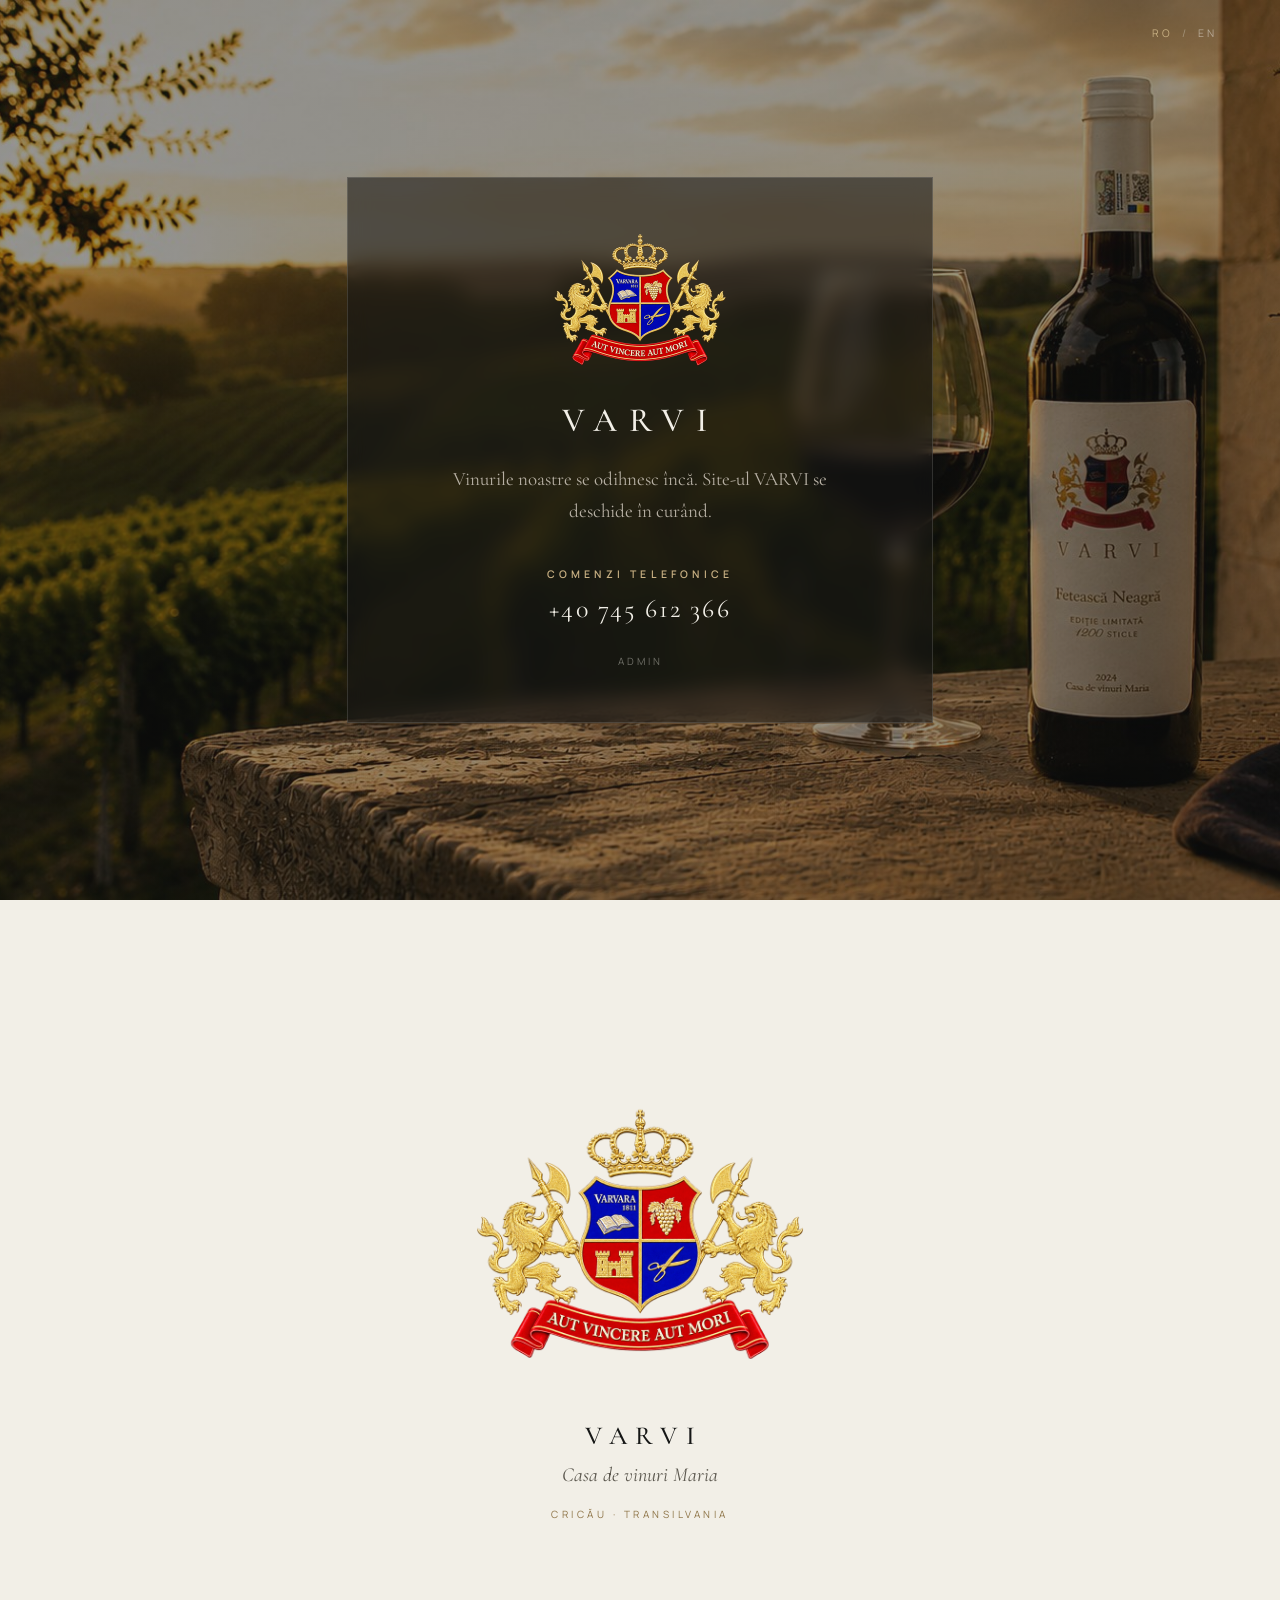
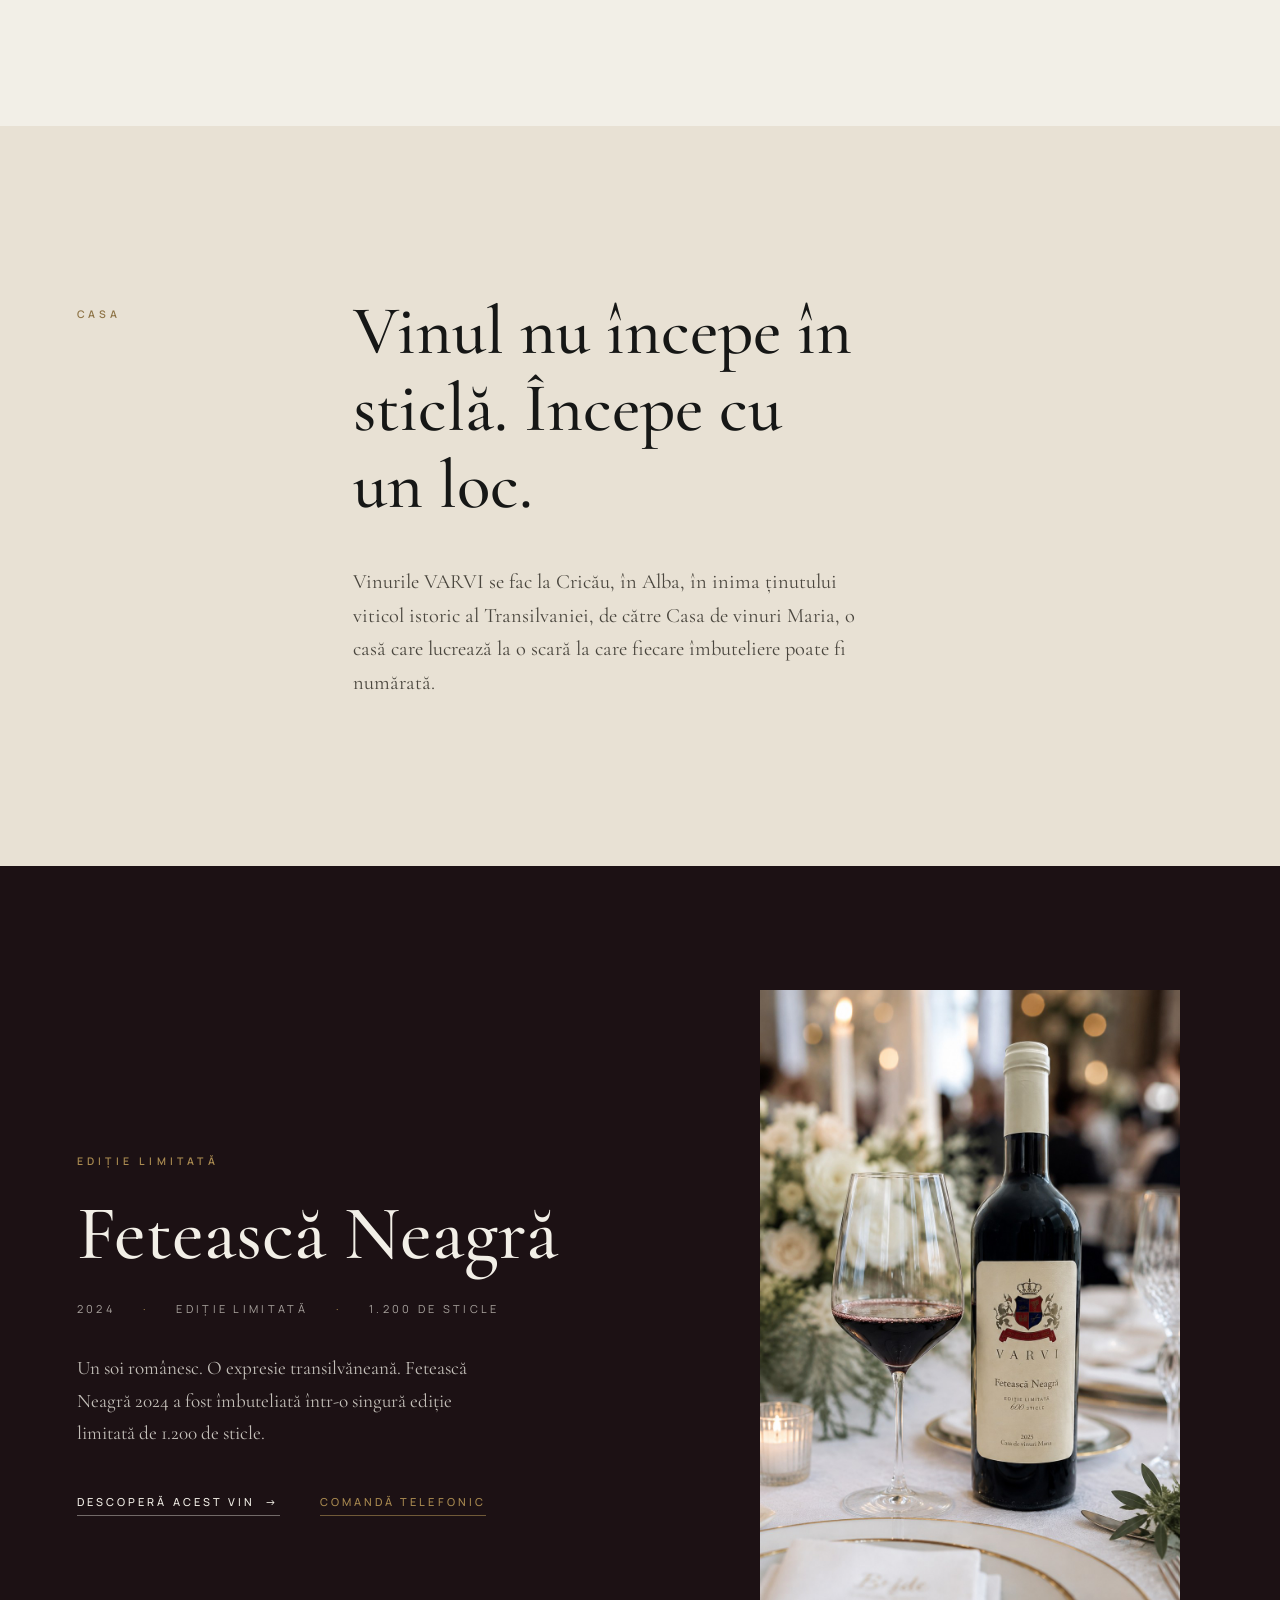
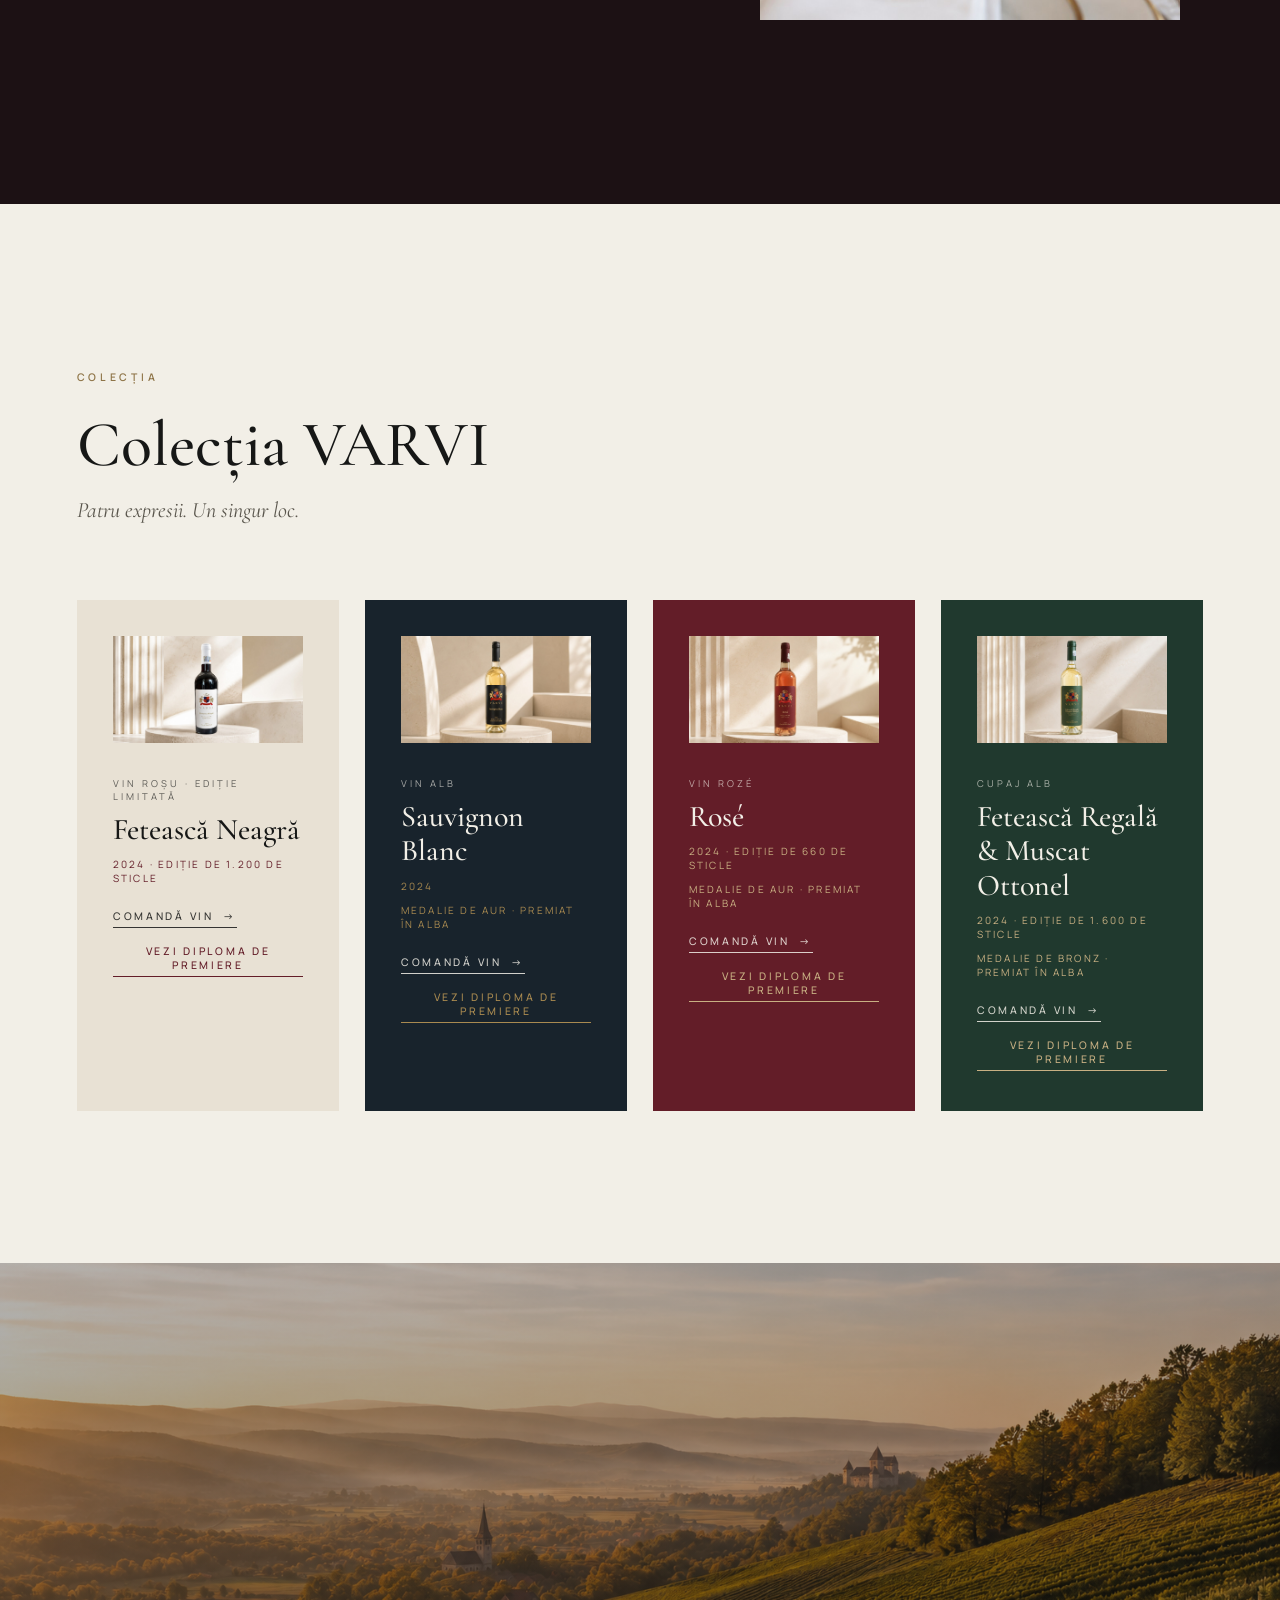
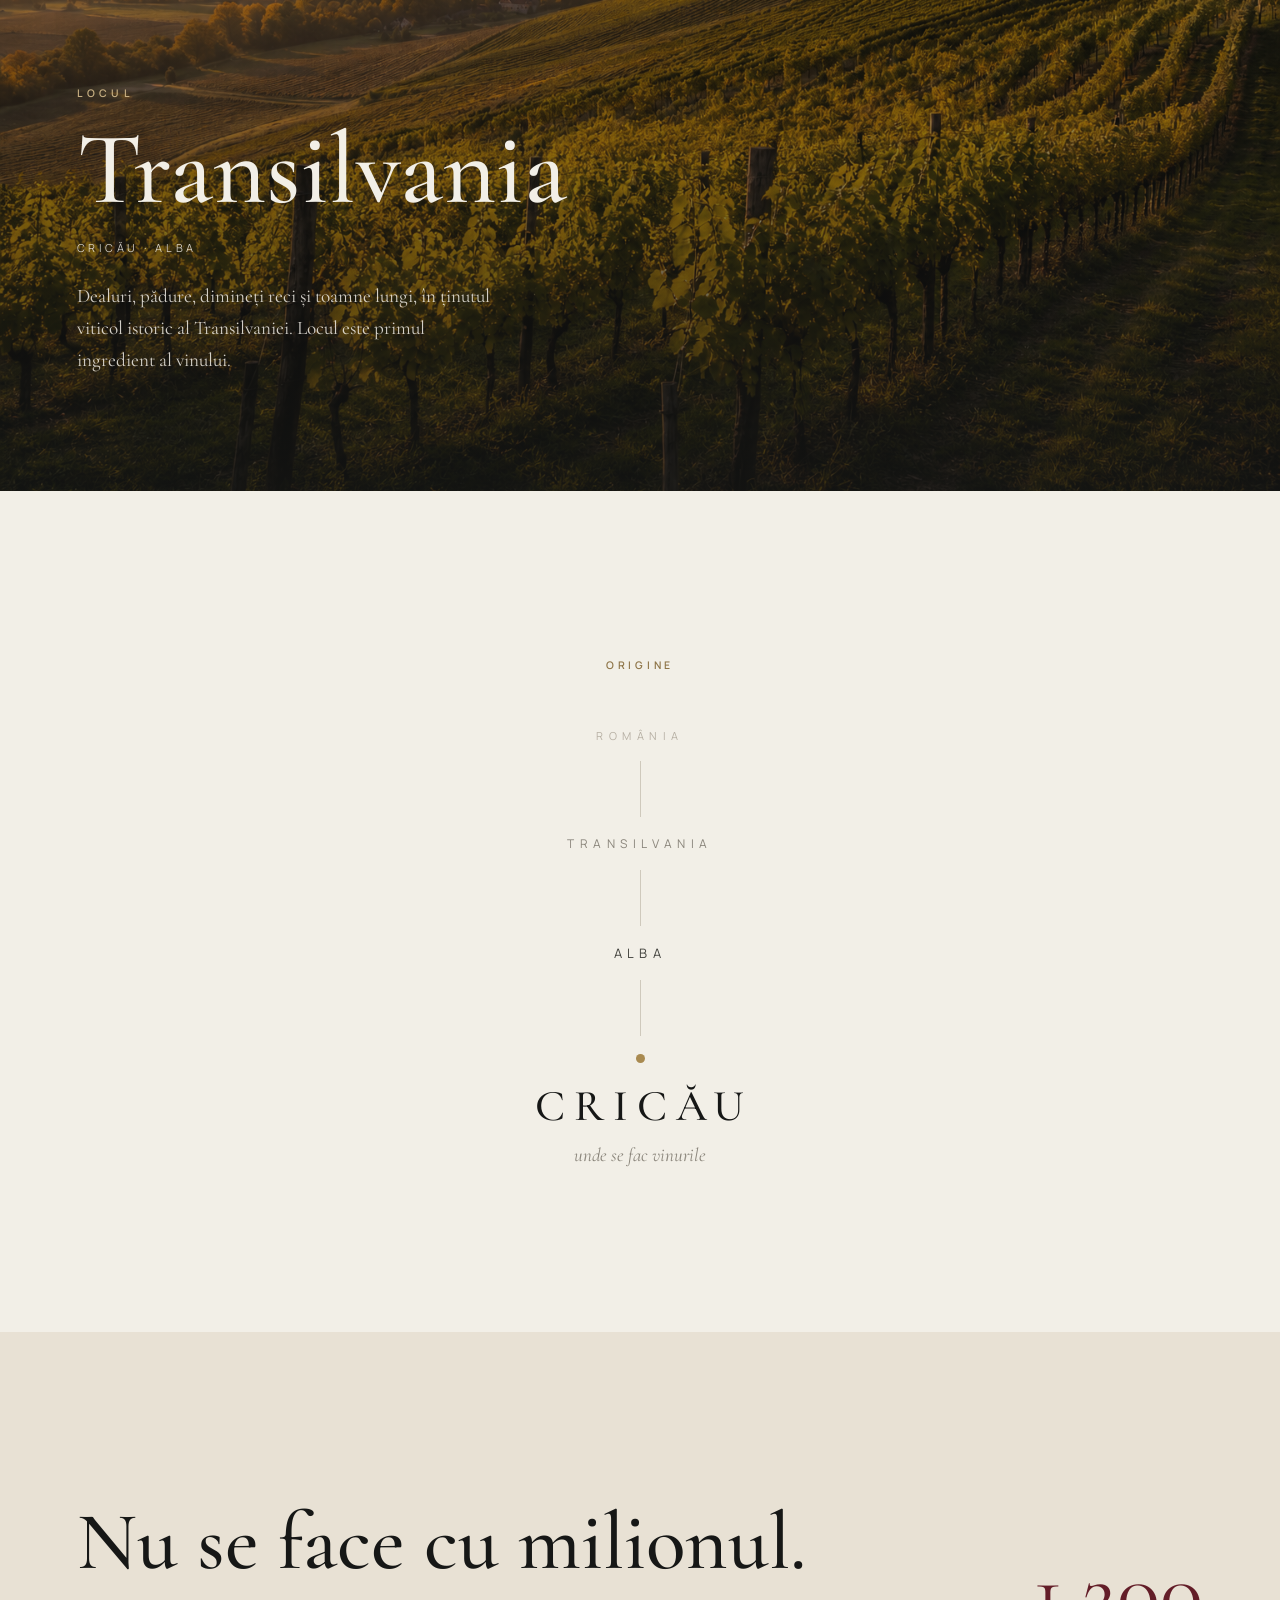
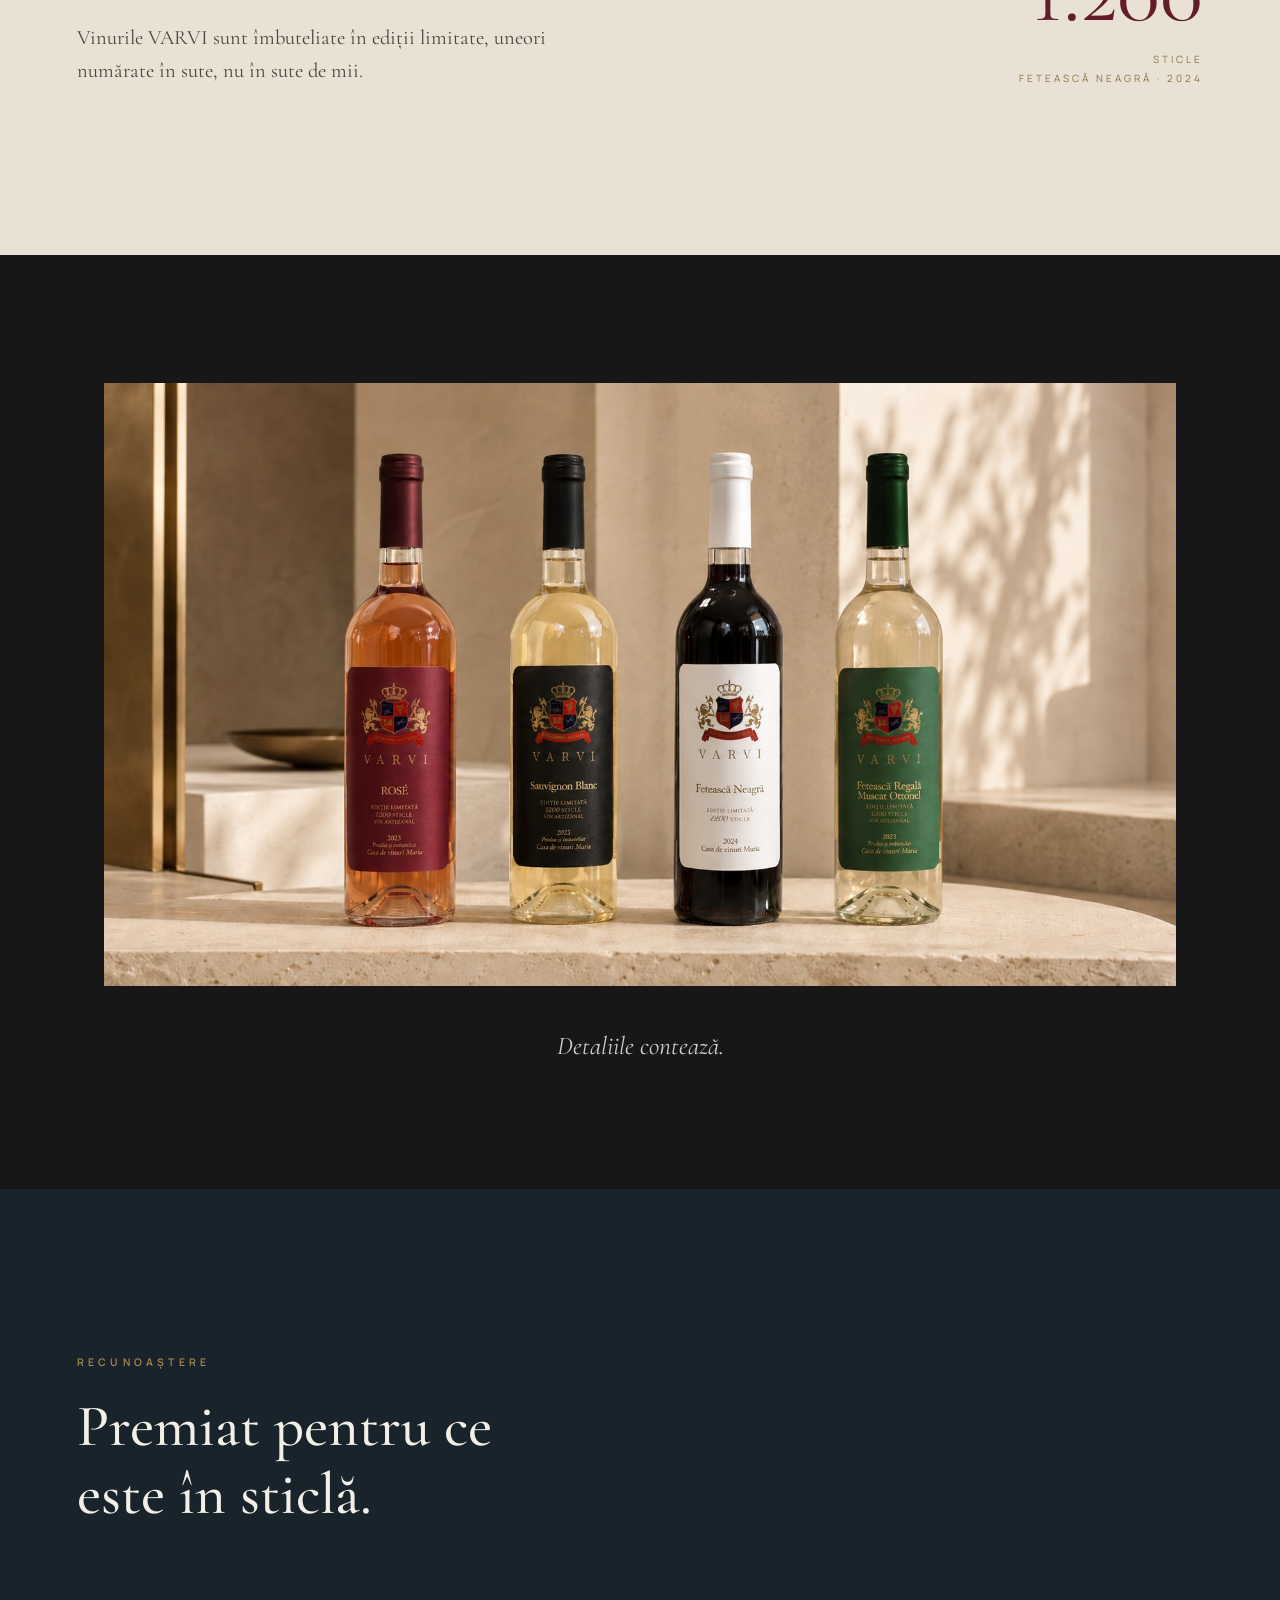
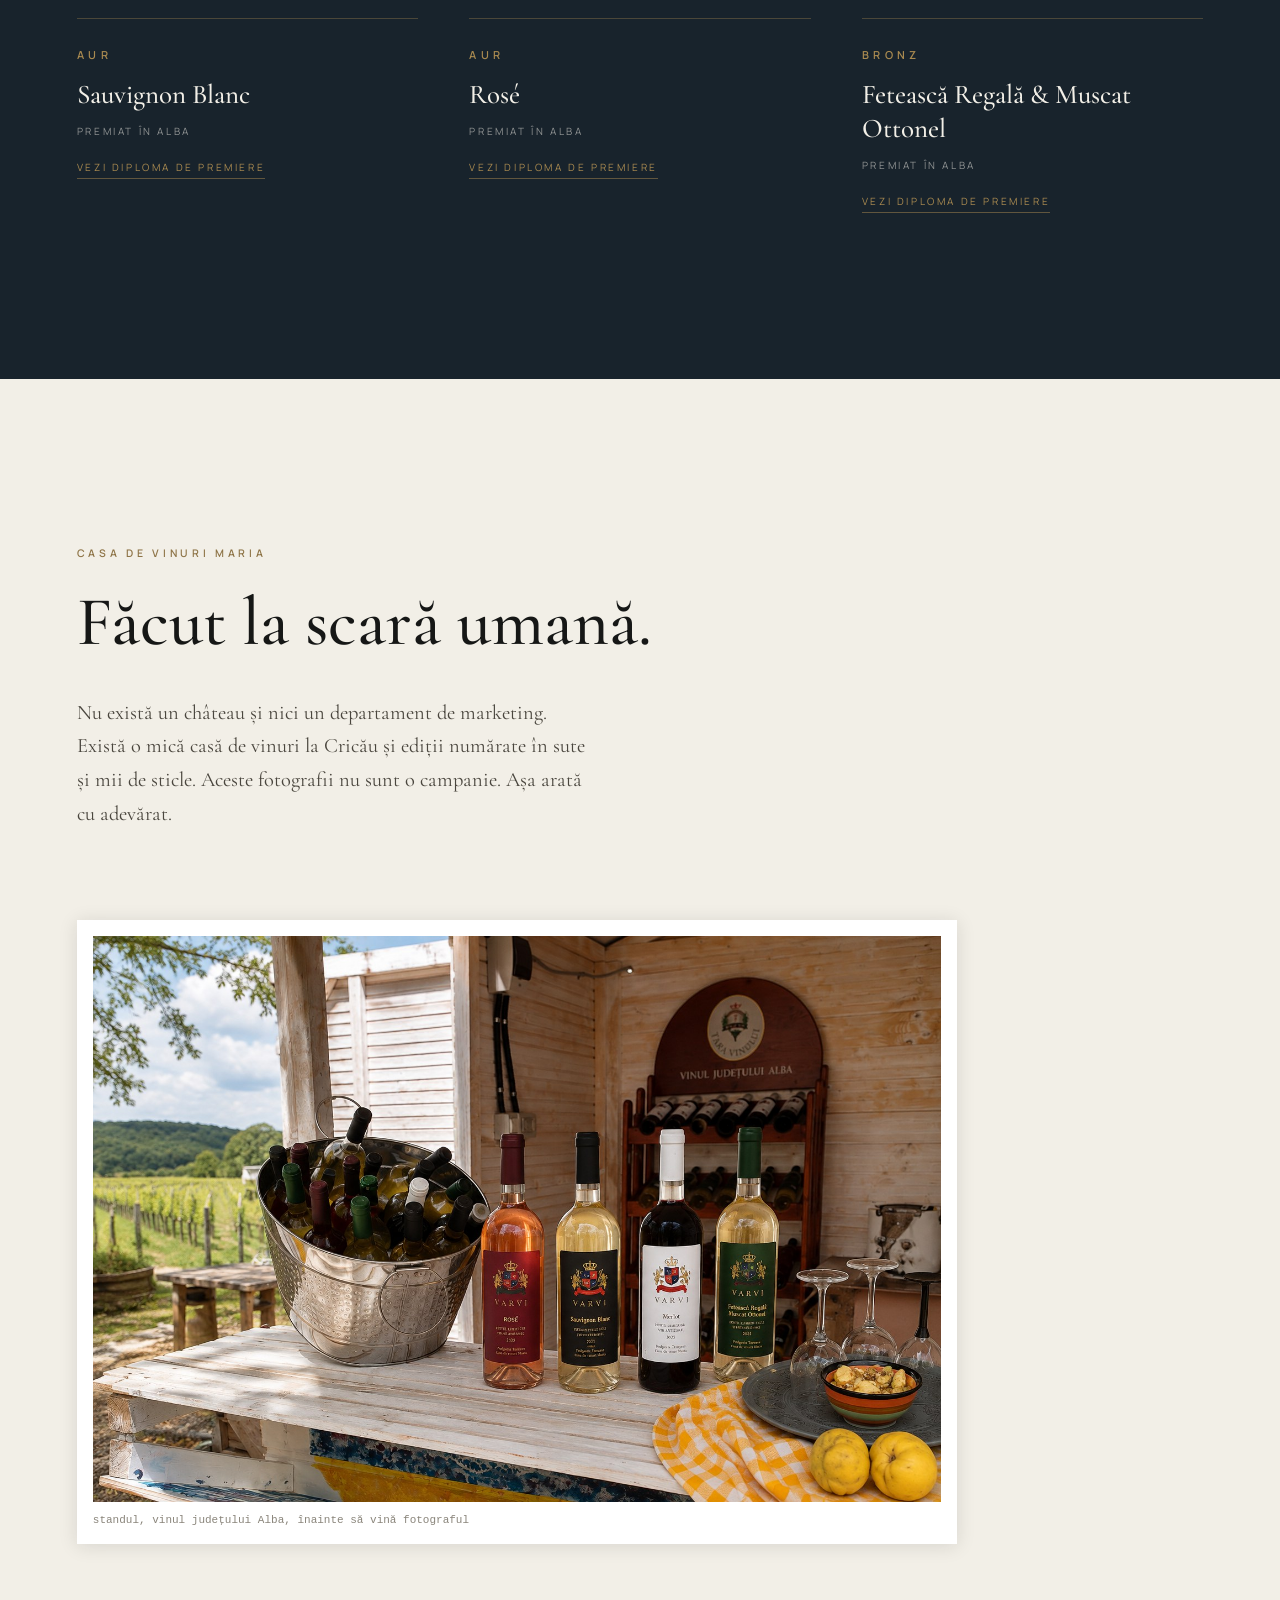
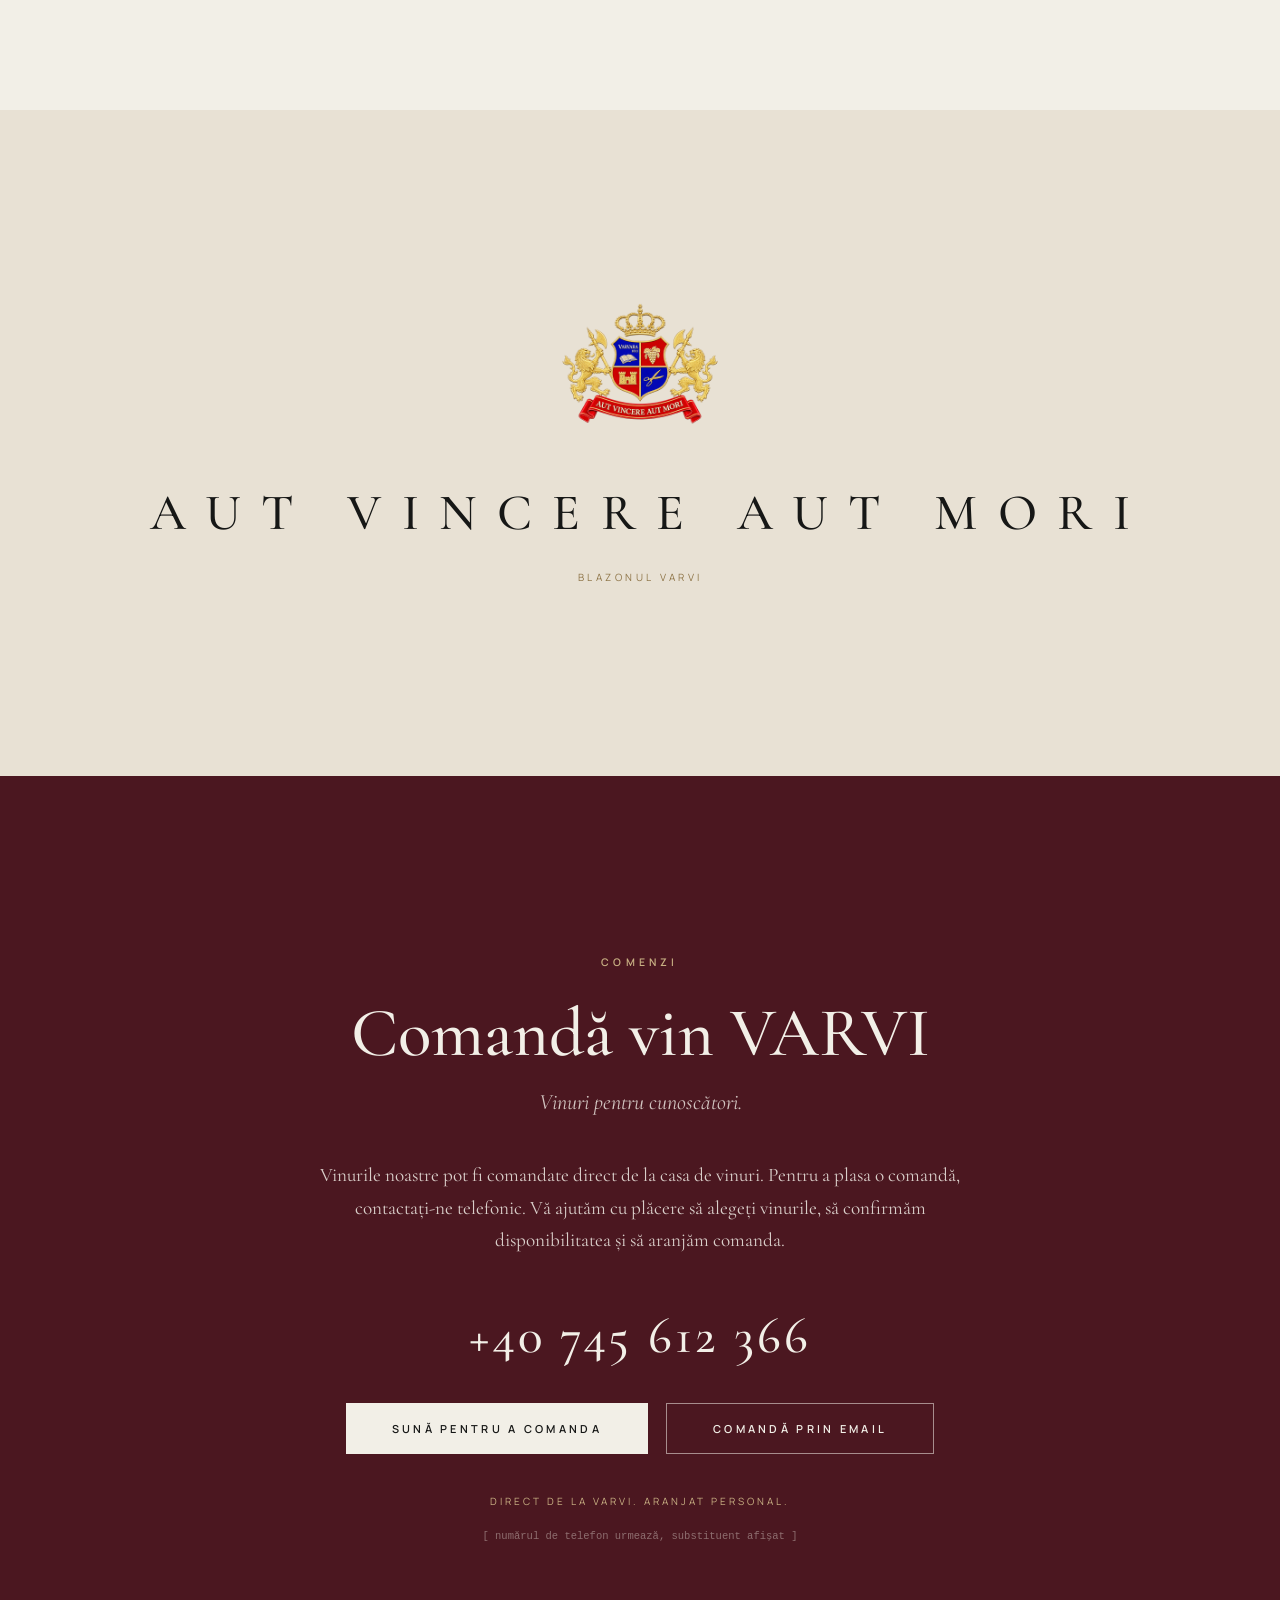
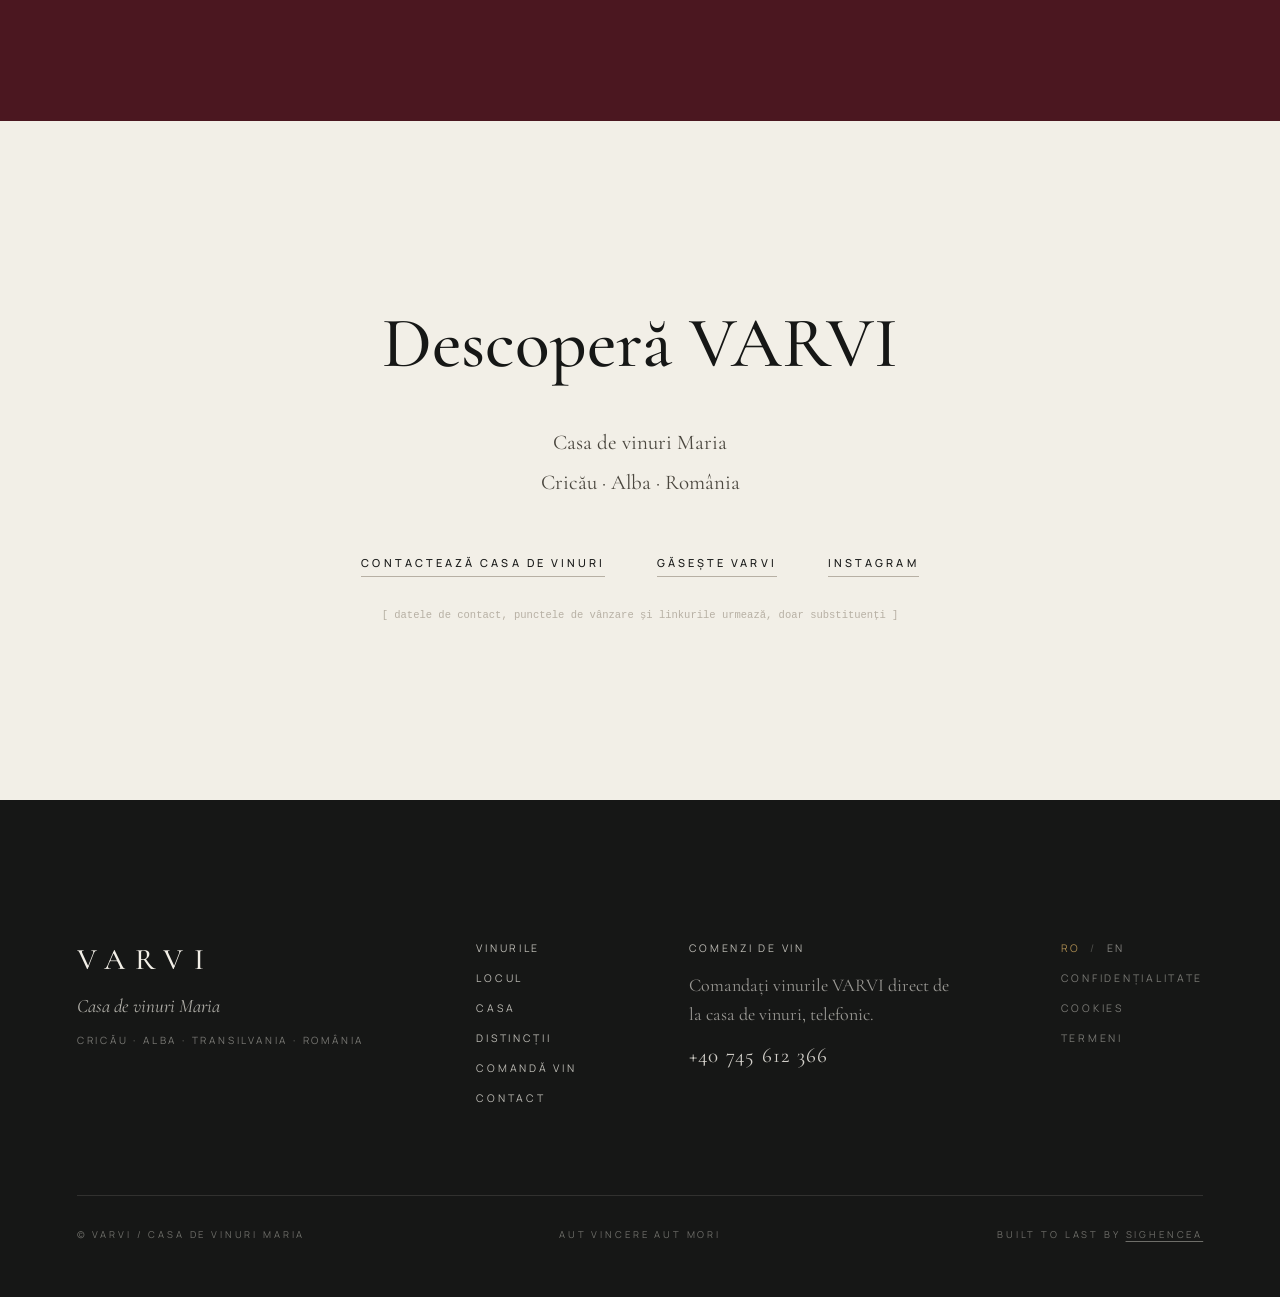
==== index.html @ 3930780b "+" ====
<!DOCTYPE html>
<html lang="ro">
<head>
<meta charset="utf-8">
<meta name="viewport" content="width=device-width, initial-scale=1">
<title data-i18n="meta.homeTitle">VARVI | Vinuri din Transilvania</title>
<meta name="description" content="VARVI wines by Casa de vinuri Maria, crafted in Cricău, Alba, in the heart of Transylvania. Limited-edition Romanian wines.">
<meta name="theme-color" content="#161716">
<meta property="og:type" content="website">
<meta property="og:title" content="VARVI | Wines from Transylvania">
<meta property="og:description" content="VARVI wines by Casa de vinuri Maria, crafted in Cricău, Alba, in the heart of Transylvania. Limited-edition Romanian wines.">
<meta property="og:url" content="https://varvi.ro/">
<meta property="og:image" content="https://varvi.ro/assets/images/campaign/hero.jpg">
<link rel="canonical" href="https://varvi.ro/">
<link rel="icon" type="image/png" href="assets/images/brand/favicon.png">
<link rel="preconnect" href="https://fonts.googleapis.com">
<link rel="preconnect" href="https://fonts.gstatic.com" crossorigin>
<link href="https://fonts.googleapis.com/css2?family=Cormorant+Garamond:ital,wght@0,400;0,500;0,600;1,400;1,500&family=Manrope:wght@400;500;600&display=swap" rel="stylesheet">
<link rel="stylesheet" href="assets/css/styles.css">
<script>
// Runs before paint: returning of-age visitors never see the gate flash.
// Without JS the .js class is absent, so the gate stays hidden and the site
// remains readable.
(function(){try{if(localStorage.getItem('varvi_age_ok')==='1')document.documentElement.classList.add('age-ok');if(localStorage.getItem('varvi_admin_ok')==='1')document.documentElement.classList.add('admin-ok')}catch(e){}document.documentElement.classList.add('js')})();
</script>
<script src="assets/js/i18n.js" defer></script>
<script src="assets/js/main.js" defer></script>
</head>
<body>

<!-- ======================= Coming soon (pre-launch curtain) =======================
     Remove this block from every page (plus the varvi_admin_ok reads in the head
     scripts and the curtain section in main.js) when the site goes live. -->
<div class="coming-soon" role="dialog" aria-modal="true" aria-label="VARVI - în curând">
  <div class="lang-toggle">
    <button class="lang-btn is-active" data-lang-btn="ro">RO</button>
    <span class="lang-toggle__sep" aria-hidden="true">/</span>
    <button class="lang-btn" data-lang-btn="en">EN</button>
  </div>
  <div class="coming-soon__card">
    <img class="coming-soon__crest crest" src="assets/images/brand/crest-logo.png" alt="Blazonul heraldic VARVI" width="210" height="140">
    <div class="coming-soon__brand">VARVI</div>
    <p class="coming-soon__text" data-i18n="cs.text">Vinurile noastre se odihnesc încă. Site-ul VARVI se deschide în curând.</p>
    <div class="coming-soon__order eyebrow eyebrow--gold-light" data-i18n="cs.order">Comenzi telefonice</div>
    <a class="coming-soon__phone" data-cs-phone><span data-phone-number>+40 745 612 366</span></a>
    <button class="coming-soon__admin-btn" type="button" data-admin-toggle>Admin</button>
  </div>
</div>

<!-- Admin unlock popup (stacks above the curtain; removed together with it at launch) -->
<div class="modal popup admin-popup" id="admin-popup" role="dialog" aria-modal="true" aria-labelledby="admin-popup-title">
  <div class="popup__card" data-modal-card>
    <img class="popup__crest crest" src="assets/images/brand/crest-logo.png" alt="" width="110" height="73">
    <div class="popup__title" id="admin-popup-title">Acces administrator</div>
    <form class="admin-popup__form" data-admin-form>
      <input class="admin-popup__input" type="password" data-admin-pass autocomplete="off" aria-label="Parolă" placeholder="Parolă">
      <button class="btn btn--dark" type="submit">Intră</button>
    </form>
  </div>
</div>

<!-- ======================= Age gate ======================= -->
<div class="age-gate" role="dialog" aria-modal="true" aria-labelledby="gate-heading">
  <div class="lang-toggle">
    <button class="lang-btn is-active" data-lang-btn="ro">RO</button>
    <span class="lang-toggle__sep" aria-hidden="true">/</span>
    <button class="lang-btn" data-lang-btn="en">EN</button>
  </div>
  <img class="age-gate__crest crest" src="assets/images/brand/crest-logo.png" alt="Blazonul heraldic VARVI" width="210" height="140">
  <div class="age-gate__brand" id="gate-heading">VARVI</div>
  <div class="age-gate__welcome eyebrow" data-i18n="gate.welcome">Bine ați venit la VARVI</div>
  <p class="age-gate__text" data-i18n="gate.text">Vă rugăm să confirmați că aveți vârsta legală pentru consumul de alcool în țara dumneavoastră.</p>
  <div class="age-gate__actions">
    <button class="btn btn--dark" data-gate-enter data-i18n="gate.enter">Intră</button>
    <button class="age-gate__leave" data-gate-leave data-i18n="gate.leave">Ieși</button>
  </div>
</div>

<!-- ======================= Header ======================= -->
<header class="site-header">
  <div class="site-header__bg"></div>
  <div class="site-header__inner">
    <a class="site-header__brand" href="#top">
      <img class="site-header__crest" src="assets/images/brand/crest-logo.png" alt="" width="840" height="560">
      <span>VARVI</span>
    </a>
    <nav class="site-nav" aria-label="Principal">
      <a href="#wines" data-i18n="nav.wines">Vinurile</a>
      <a href="#place" data-i18n="nav.place">Locul</a>
      <a href="#house" data-i18n="nav.house">Casa</a>
      <a href="#awards" data-i18n="nav.awards">Distincții</a>
      <a class="nav-order" href="#order" data-i18n="nav.order">Comandă vin</a>
      <a href="#contact" data-i18n="nav.contact">Contact</a>
    </nav>
    <div class="lang-toggle">
      <button class="lang-btn is-active" data-lang-btn="ro">RO</button>
      <span class="lang-toggle__sep" aria-hidden="true">/</span>
      <button class="lang-btn" data-lang-btn="en">EN</button>
    </div>
    <button class="menu-toggle" aria-expanded="false" aria-controls="mobile-menu" aria-label="Deschide meniul" data-i18n-attr="aria-label:nav.menuOpen">
      <span class="menu-toggle__bar"></span>
      <span class="menu-toggle__bar"></span>
      <span class="menu-toggle__bar"></span>
    </button>
  </div>
</header>

<!-- Mobile menu overlay -->
<nav class="mobile-menu" id="mobile-menu" aria-label="Meniu mobil">
  <a href="#wines" data-i18n="nav.wines">Vinurile</a>
  <a href="#place" data-i18n="nav.place">Locul</a>
  <a href="#house" data-i18n="nav.house">Casa</a>
  <a href="#awards" data-i18n="nav.awards">Distincții</a>
  <a class="nav-order" href="#order" data-i18n="nav.order">Comandă vin</a>
  <a href="#contact" data-i18n="nav.contact">Contact</a>
  <div class="lang-toggle">
    <button class="lang-btn is-active" data-lang-btn="ro">RO</button>
    <span class="lang-toggle__sep" aria-hidden="true">/</span>
    <button class="lang-btn" data-lang-btn="en">EN</button>
  </div>
</nav>

<main>

<!-- ======================= Hero ======================= -->
<section class="hero" id="top">
  <img class="hero__img" src="assets/images/campaign/hero.jpg" alt="O sticlă de vin VARVI și un pahar într-o vie transilvăneană, în lumina joasă și aurie a dimineții" width="1772" height="887" fetchpriority="high">
  <div class="hero__scrim"></div>
  <div class="hero__content">
    <div class="container">
      <h1 class="hero__title">VARVI</h1>
      <p class="hero__tagline" data-i18n="hero.tagline">Vinuri pentru cunoscători.</p>
      <div class="hero__actions">
        <a class="btn btn--gold" href="#wines" data-i18n="hero.cta">Descoperă vinurile</a>
        <a class="btn btn--outline-ivory" href="#order" data-i18n="nav.order">Comandă vin</a>
      </div>
    </div>
  </div>
  <div class="hero__location" data-i18n="hero.location">Cricău · Alba · România</div>
</section>

<!-- ======================= Crest intro ======================= -->
<section class="crest-intro">
  <div data-reveal>
    <img class="crest-intro__crest crest" src="assets/images/brand/crest-logo.png" alt="Blazonul heraldic VARVI: coroană, scut împărțit în patru, susținători și deviza Aut Vincere Aut Mori" width="840" height="560" loading="lazy">
    <div class="crest-intro__brand">VARVI</div>
    <div class="crest-intro__producer">Casa de vinuri Maria</div>
    <div class="crest-intro__place eyebrow" data-i18n="crest.place">Cricău · Transilvania</div>
  </div>
</section>

<!-- ======================= Brand statement ======================= -->
<section class="house" id="house">
  <div class="container house__grid">
    <div class="house__eyebrow eyebrow" data-i18n="house.eyebrow">Casa</div>
    <div data-reveal>
      <h2 class="house__statement" data-i18n="house.statement">Vinul nu începe în sticlă. Începe cu un loc.</h2>
      <p class="house__support" data-i18n="house.support">Vinurile VARVI se fac la Cricău, în Alba, în inima ținutului viticol istoric al Transilvaniei, de către Casa de vinuri Maria, o casă care lucrează la o scară la care fiecare îmbuteliere poate fi numărată.</p>
    </div>
  </div>
</section>

<!-- ======================= Flagship: Fetească Neagră ======================= -->
<section class="flagship" id="feteasca">
  <div class="container flagship__grid">
    <div data-reveal>
      <div class="eyebrow eyebrow--gold" data-i18n="flag.eyebrow">Ediție limitată</div>
      <h2 class="flagship__title">Fetească Neagră</h2>
      <div class="flagship__meta">
        <span>2024</span><span class="dot" aria-hidden="true">·</span><span data-i18n="flag.edition">Ediție limitată</span><span class="dot" aria-hidden="true">·</span><span data-i18n="flag.count">1.200 de sticle</span>
      </div>
      <p class="flagship__copy" data-i18n="flag.copy">Un soi românesc. O expresie transilvăneană. Fetească Neagră 2024 a fost îmbuteliată într-o singură ediție limitată de 1.200 de sticle.</p>
      <div class="flagship__links">
        <a href="#wines"><span data-i18n="flag.link">Descoperă acest vin</span>&nbsp;&nbsp;→</a>
        <a class="gold" href="#order" data-i18n="flag.order">Comandă telefonic</a>
      </div>
    </div>
    <div class="flagship__bottle">
      <img class="flagship__img" src="assets/images/wines/feteasca-neagra-scene.jpg" alt="O sticlă de VARVI Fetească Neagră lângă un pahar de vin roșu, pe o masă festivă cu flori albe și lumânări" width="1024" height="1536" loading="lazy">
    </div>
  </div>
</section>

<!-- ======================= Collection ======================= -->
<section class="collection" id="wines">
  <div class="container">
    <div class="eyebrow" data-i18n="col.eyebrow">Colecția</div>
    <h2 class="collection__title" data-i18n="col.title">Colecția VARVI</h2>
    <p class="collection__sub" data-i18n="col.sub">Patru expresii. Un singur loc.</p>
  </div>
  <div class="collection__row">

    <article class="wine-panel wine-panel--fn">
      <div class="wine-panel__media">
        <div class="wine-panel__frame">
          <img src="assets/images/wines/feteasca-neagra.jpg" alt="Sticlă de VARVI Fetească Neagră cu etichetă ivorie, pe un piedestal de piatră" width="1672" height="941" loading="lazy">
        </div>
      </div>
      <div class="wine-panel__body">
        <div class="wine-panel__category" data-i18n="cat.red">Vin roșu · Ediție limitată</div>
        <h3 class="wine-panel__name">Fetească Neagră</h3>
        <div class="wine-panel__meta" data-i18n="meta.fn">2024 · Ediție de 1.200 de sticle</div>
        <a class="text-link wine-panel__order" href="#order"><span data-i18n="wine.order">Comandă vin</span>&nbsp;&nbsp;→</a>
        <button class="text-link wine-panel__cert" data-cert="feteasca-neagra" data-cert-name="Fetească Neagră" data-i18n="wine.viewCert">Vezi diploma de premiere</button>
      </div>
    </article>

    <article class="wine-panel wine-panel--sb">
      <div class="wine-panel__media">
        <div class="wine-panel__frame">
          <img src="assets/images/wines/sauvignon-blanc.jpg" alt="Sticlă de VARVI Sauvignon Blanc cu etichetă neagră, pe un piedestal de piatră" width="1672" height="941" loading="lazy">
        </div>
      </div>
      <div class="wine-panel__body">
        <div class="wine-panel__category" data-i18n="cat.white">Vin alb</div>
        <h3 class="wine-panel__name">Sauvignon Blanc</h3>
        <div class="wine-panel__meta">2024</div>
        <div class="wine-panel__meta" data-i18n="meta.gold">Medalie de aur · Premiat în Alba</div>
        <a class="text-link wine-panel__order" href="#order"><span data-i18n="wine.order">Comandă vin</span>&nbsp;&nbsp;→</a>
        <button class="text-link wine-panel__cert" data-cert="sauvignon-blanc" data-cert-name="Sauvignon Blanc" data-i18n="wine.viewCert">Vezi diploma de premiere</button>
      </div>
    </article>

    <article class="wine-panel wine-panel--rose">
      <div class="wine-panel__media">
        <div class="wine-panel__frame">
          <img src="assets/images/wines/rose.jpg" alt="Sticlă de VARVI Rosé cu etichetă vișinie, pe un piedestal de piatră" width="1672" height="941" loading="lazy">
        </div>
      </div>
      <div class="wine-panel__body">
        <div class="wine-panel__category" data-i18n="cat.rose">Vin rozé</div>
        <h3 class="wine-panel__name">Rosé</h3>
        <div class="wine-panel__meta" data-i18n="meta.editionRose">2024 · Ediție de 660 de sticle</div>
        <div class="wine-panel__meta" data-i18n="meta.gold">Medalie de aur · Premiat în Alba</div>
        <a class="text-link wine-panel__order" href="#order"><span data-i18n="wine.order">Comandă vin</span>&nbsp;&nbsp;→</a>
        <button class="text-link wine-panel__cert" data-cert="rose" data-cert-name="Rosé" data-i18n="wine.viewCert">Vezi diploma de premiere</button>
      </div>
    </article>

    <article class="wine-panel wine-panel--frm">
      <div class="wine-panel__media">
        <div class="wine-panel__frame">
          <img src="assets/images/wines/feteasca-regala-muscat.jpg" alt="Sticlă de VARVI Fetească Regală și Muscat Ottonel cu etichetă verde, pe un piedestal de piatră" width="1672" height="941" loading="lazy">
        </div>
      </div>
      <div class="wine-panel__body">
        <div class="wine-panel__category" data-i18n="cat.blend">Cupaj alb</div>
        <h3 class="wine-panel__name">Fetească Regală &amp; Muscat Ottonel</h3>
        <div class="wine-panel__meta" data-i18n="meta.editionFrm">2024 · Ediție de 1.600 de sticle</div>
        <div class="wine-panel__meta" data-i18n="meta.bronze">Medalie de bronz · Premiat în Alba</div>
        <a class="text-link wine-panel__order" href="#order"><span data-i18n="wine.order">Comandă vin</span>&nbsp;&nbsp;→</a>
        <button class="text-link wine-panel__cert" data-cert="feteasca-regala-muscat" data-cert-name="Fetească Regală &amp; Muscat Ottonel" data-i18n="wine.viewCert">Vezi diploma de premiere</button>
      </div>
    </article>

  </div>
</section>

<!-- ======================= The Place ======================= -->
<section class="place" id="place">
  <div class="place__media">
    <img src="assets/images/place/landscape_v2.png" alt="Vii transilvănene pe dealuri ondulate, în ceața dimineții, cu pădure în depărtare și lumină de toamnă" width="1536" height="1024" loading="lazy">
  </div>
  <div class="place__scrim"></div>
  <div class="place__content" data-reveal>
    <div class="eyebrow eyebrow--gold-light" data-i18n="place.eyebrow">Locul</div>
    <h2 class="place__title" data-i18n="place.title">Transilvania</h2>
    <div class="place__loc">Cricău · Alba</div>
    <p class="place__copy" data-i18n="place.copy">Dealuri, pădure, dimineți reci și toamne lungi, în ținutul viticol istoric al Transilvaniei. Locul este primul ingredient al vinului.</p>
  </div>
</section>

<!-- ======================= Origin schematic ======================= -->
<section class="origin">
  <div class="origin__inner" data-reveal>
    <div class="origin__eyebrow eyebrow" data-i18n="origin.eyebrow">Origine</div>
    <div class="origin__chain">
      <div class="origin__country" data-i18n="origin.country">România</div>
      <div class="origin__rule"></div>
      <div class="origin__region" data-i18n="origin.region">Transilvania</div>
      <div class="origin__rule"></div>
      <div class="origin__county">Alba</div>
      <div class="origin__rule"></div>
      <div class="origin__dot"></div>
      <div class="origin__village">CRICĂU</div>
      <div class="origin__caption" data-i18n="origin.caption">unde se fac vinurile</div>
    </div>
  </div>
</section>

<!-- ======================= Limited production ======================= -->
<section class="limited">
  <div class="container limited__grid">
    <div data-reveal>
      <h2 class="limited__title" data-i18n="limited.title">Nu se face cu milionul.</h2>
      <p class="limited__copy" data-i18n="limited.copy">Vinurile VARVI sunt îmbuteliate în ediții limitate, uneori numărate în sute, nu în sute de mii.</p>
    </div>
    <div class="limited__figure-block" data-reveal>
      <div class="limited__figure" data-i18n="limited.figure">1.200</div>
      <div class="limited__unit"><span data-i18n="limited.unit">sticle</span><br>Fetească Neagră · 2024</div>
    </div>
  </div>
</section>

<!-- ======================= Details ======================= -->
<section class="details">
  <div class="details__inner" data-reveal>
    <img class="details__img" src="assets/images/campaign/bottles-group.jpg" alt="Cele patru vinuri VARVI: Rosé, Sauvignon Blanc, Fetească Neagră și Fetească Regală &amp; Muscat Ottonel, pe o masă de piatră" width="1672" height="941" loading="lazy">
    <div class="details__caption" data-i18n="details.caption">Detaliile contează.</div>
  </div>
</section>

<!-- ======================= Awards ======================= -->
<section class="awards" id="awards">
  <div class="container">
    <div data-reveal>
      <div class="eyebrow eyebrow--gold" data-i18n="awards.eyebrow">Recunoaștere</div>
      <h2 class="awards__title" data-i18n="awards.title">Premiat pentru ce este în sticlă.</h2>
    </div>
    <div class="awards__grid">
      <div class="award" data-reveal>
        <div class="award__tier" data-i18n="awards.tierGold">Aur</div>
        <div class="award__wine">Sauvignon Blanc</div>
        <div class="award__note" data-i18n="awards.note">Premiat în Alba</div>
        <button class="award__cert" data-cert="sauvignon-blanc" data-cert-name="Sauvignon Blanc" data-i18n="wine.viewCert">Vezi diploma de premiere</button>
      </div>
      <div class="award" data-reveal>
        <div class="award__tier" data-i18n="awards.tierGold">Aur</div>
        <div class="award__wine">Rosé</div>
        <div class="award__note" data-i18n="awards.note">Premiat în Alba</div>
        <button class="award__cert" data-cert="rose" data-cert-name="Rosé" data-i18n="wine.viewCert">Vezi diploma de premiere</button>
      </div>
      <div class="award" data-reveal>
        <div class="award__tier" data-i18n="awards.tierBronze">Bronz</div>
        <div class="award__wine">Fetească Regală &amp; Muscat Ottonel</div>
        <div class="award__note" data-i18n="awards.note">Premiat în Alba</div>
        <button class="award__cert" data-cert="feteasca-regala-muscat" data-cert-name="Fetească Regală &amp; Muscat Ottonel" data-i18n="wine.viewCert">Vezi diploma de premiere</button>
      </div>
    </div>
  </div>
</section>

<!-- ======================= Human scale ======================= -->
<section class="human">
  <div class="container">
    <div class="human__intro" data-reveal>
      <div class="eyebrow">Casa de vinuri Maria</div>
      <h2 class="human__title" data-i18n="human.title">Făcut la scară umană.</h2>
      <p class="human__copy" data-i18n="human.copy">Nu există un château și nici un departament de marketing. Există o mică casă de vinuri la Cricău și ediții numărate în sute și mii de sticle. Aceste fotografii nu sunt o campanie. Așa arată cu adevărat.</p>
    </div>
    <div class="human__figure-wrap">
      <figure class="contact-print" data-reveal>
        <img src="assets/images/documentary/stall.jpg" alt="Standul VARVI: sticle pe o masă văruită în fața viei, sub panoul Vinul Județului Alba" width="1536" height="1024" loading="lazy">
        <figcaption data-i18n="human.docCap1">standul, vinul județului Alba, înainte să vină fotograful</figcaption>
      </figure>
    </div>
  </div>
</section>

<!-- ======================= Motto ======================= -->
<section class="motto">
  <div data-reveal>
    <img class="motto__crest crest" src="assets/images/brand/crest-logo.png" alt="Blazonul VARVI" width="840" height="560" loading="lazy">
    <div class="motto__text">AUT VINCERE AUT MORI</div>
    <div class="motto__label eyebrow" data-i18n="motto.label">Blazonul VARVI</div>
  </div>
</section>

<!-- ======================= Order ======================= -->
<section class="order" id="order">
  <div class="order__inner" data-reveal>
    <div class="eyebrow eyebrow--gold-light" data-i18n="order.eyebrow">Comenzi</div>
    <h2 class="order__title" data-i18n="order.title">Comandă vin VARVI</h2>
    <p class="order__tagline" data-i18n="order.tagline">Vinuri pentru cunoscători.</p>
    <p class="order__copy" data-i18n="order.copy">Vinurile noastre pot fi comandate direct de la casa de vinuri. Pentru a plasa o comandă, contactați-ne telefonic. Vă ajutăm cu plăcere să alegeți vinurile, să confirmăm disponibilitatea și să aranjăm comanda.</p>
    <!-- When PHONE is set in main.js this becomes a live number; consider
         converting the span to <a href="tel:…"> at that point. -->
    <span class="order__phone" data-phone-number>+40 745 612 366</span>
    <div class="order__actions">
      <button class="btn btn--ivory" data-call-cta data-i18n="order.cta">Sună pentru a comanda</button>
      <a class="btn btn--outline-ivory" href="contact.html" data-i18n="order.email">Comandă prin email</a>
    </div>
    <div class="order__motto" data-i18n="order.motto">Direct de la VARVI. Aranjat personal.</div>
    <div class="order__note mono-note" data-i18n="order.note">[ numărul de telefon urmează, substituent afișat ]</div>
  </div>
</section>

<!-- ======================= Contact strip ======================= -->
<section class="contact" id="contact">
  <div class="container contact__inner" data-reveal>
    <h2 class="contact__title" data-i18n="contact.title">Descoperă VARVI</h2>
    <p class="contact__address">Casa de vinuri Maria<br><span data-i18n="contact.address">Cricău · Alba · România</span></p>
    <div class="contact__links">
      <!-- Placeholder links: real destinations (email/phone, stockists,
           Instagram profile) to be supplied. -->
      <a href="contact.html" data-i18n="contact.link1">Contactează casa de vinuri</a>
      <a href="stockists.html" data-i18n="contact.link2">Găsește VARVI</a>
      <a href="#" title="placeholder: profile URL to be supplied">Instagram</a>
    </div>
    <div class="contact__note mono-note" data-i18n="contact.note">[ datele de contact, punctele de vânzare și linkurile urmează, doar substituenți ]</div>
  </div>
</section>

</main>

<!-- ======================= Footer ======================= -->
<footer class="site-footer">
  <div class="container site-footer__inner">
    <div class="site-footer__cols">
      <div>
        <div class="site-footer__brand-name">VARVI</div>
        <div class="site-footer__producer">Casa de vinuri Maria</div>
        <div class="site-footer__address" data-i18n="footer.address">Cricău · Alba · Transilvania · România</div>
      </div>
      <nav class="site-footer__nav" aria-label="Subsol">
        <a href="#wines" data-i18n="nav.wines">Vinurile</a>
        <a href="#place" data-i18n="nav.place">Locul</a>
        <a href="#house" data-i18n="nav.house">Casa</a>
        <a href="#awards" data-i18n="nav.awards">Distincții</a>
        <a href="#order" data-i18n="nav.order">Comandă vin</a>
        <a href="#contact" data-i18n="nav.contact">Contact</a>
      </nav>
      <div class="site-footer__orders">
        <div class="site-footer__orders-title" data-i18n="footer.orderTitle">Comenzi de vin</div>
        <p class="site-footer__orders-copy" data-i18n="footer.orderCopy">Comandați vinurile VARVI direct de la casa de vinuri, telefonic.</p>
        <span class="site-footer__phone" data-phone-number>+40 745 612 366</span>
      </div>
      <div class="site-footer__legal">
        <div class="lang-toggle">
          <button class="lang-btn is-active" data-lang-btn="ro">RO</button>
          <span class="lang-toggle__sep" aria-hidden="true">/</span>
          <button class="lang-btn" data-lang-btn="en">EN</button>
        </div>
        <a href="privacy.html" data-i18n="legal.privacy">Confidențialitate</a>
        <a href="cookies.html" data-i18n="legal.cookies">Cookies</a>
        <a href="terms.html" data-i18n="legal.terms">Termeni</a>
      </div>
    </div>
    <div class="site-footer__bottom">
      <span>© VARVI / Casa de vinuri Maria</span>
      <span class="center">Aut vincere aut mori</span>
      <span class="right">Built to last by <a href="https://www.sighencea.com" target="_blank" rel="noopener">Sighencea</a></span>
    </div>
  </div>
</footer>

<!-- ======================= Back to top ======================= -->
<a class="back-top" href="#top" aria-label="Înapoi sus" data-i18n-attr="aria-label:nav.backTop"><span aria-hidden="true">↑</span></a>

<!-- ======================= Background music ======================= -->
<audio id="bg-music" src="assets/audio/ambience.mp3" loop preload="metadata"></audio>
<div class="sound-control">
  <button class="sound-toggle" data-sound-toggle aria-pressed="true">
    <span class="sound-toggle__icon" aria-hidden="true"></span>
    <span data-i18n="audio.label">Muzică</span>
  </button>
  <input class="sound-volume" data-sound-volume type="range" min="0" max="100" step="1" value="36" aria-label="Volum" data-i18n-attr="aria-label:audio.volume">
</div>

<!-- ======================= Certificate lightbox ======================= -->
<div class="modal lightbox" id="cert-lightbox" role="dialog" aria-modal="true" aria-label="Diploma de premiere" data-i18n-attr="aria-label:wine.viewCert">
  <div class="lightbox__frame" data-modal-card>
    <div class="lightbox__slot">
      <!-- Certificate scans not yet supplied: intentional placeholder.
           Swap the .img-slot for a per-wine <img> when the scans arrive. -->
      <div class="img-slot">
        <span class="mono-note" data-i18n="cert.note">[ diploma de premiere urmează, substituent afișat ]</span>
      </div>
    </div>
  </div>
  <div class="lightbox__bar" data-modal-card>
    <div class="lightbox__name"></div>
    <button class="lightbox__close" data-modal-close data-i18n="cert.close">Închide</button>
  </div>
</div>

<!-- ======================= Phone "coming soon" popup ======================= -->
<div class="modal popup" id="phone-popup" role="dialog" aria-modal="true" aria-labelledby="phone-popup-title">
  <div class="popup__card" data-modal-card>
    <img class="popup__crest crest" src="assets/images/brand/crest-logo.png" alt="Blazonul VARVI" width="110" height="73">
    <div class="popup__title" id="phone-popup-title" data-i18n="phone.soonTitle">Comenzile telefonice vin în curând</div>
    <p class="popup__copy" data-i18n="phone.soonCopy">Linia noastră de comenzi este în curs de configurare. Până atunci, ne bucurăm să ne scrieți pe email.</p>
    <button class="btn btn--dark" data-modal-close data-i18n="cert.close">Închide</button>
  </div>
</div>

</body>
</html>
---- assets/css/styles.css ----
/* ==========================================================================
   VARVI · Casa de vinuri Maria
   Mobile-first stylesheet. Design tokens derive from the approved draft.
   ========================================================================== */

/* ---- Design tokens ---- */
:root {
  --color-ivory: #F2EFE7;
  --color-parchment: #E8E1D4;
  --color-charcoal: #161716;
  --color-flagship: #1C1114;      /* near-black burgundy */
  --color-wine-deep: #4B1720;
  --color-oxblood: #631D28;
  --color-forest: #20392E;
  --color-navy: #18232C;
  --color-gold: #A98A50;
  --color-brass: #8E7447;
  --color-gold-light: #c8b083;    /* gold on dark backgrounds */
  --color-stone: #B7B0A4;
  --color-ink: #4a463e;
  --color-ink-muted: #5a564d;
  --color-ink-faint: #8a857b;
  --color-hairline: #cfc9bc;

  --font-display: 'Cormorant Garamond', Georgia, 'Times New Roman', serif;
  --font-sans: 'Manrope', 'Helvetica Neue', Arial, sans-serif;
  --font-mono: ui-monospace, Menlo, Consolas, 'Courier New', monospace;

  --container-width: 1440px;
  --pad-x: clamp(24px, 6vw, 96px);
  --section-pad: clamp(96px, 13vw, 200px);
  --ease: cubic-bezier(.22, .61, .36, 1);
}

/* ---- Base ---- */
*, *::before, *::after { box-sizing: border-box; }

html { scroll-behavior: smooth; }

body {
  margin: 0;
  background: var(--color-ivory);
  color: var(--color-charcoal);
  font-family: var(--font-display);
  -webkit-font-smoothing: antialiased;
  overflow-x: hidden;
}

img { max-width: 100%; }

a {
  color: inherit;
  text-decoration: none;
  transition: color .4s ease, opacity .4s ease;
}
a:hover { color: var(--color-gold); }

button {
  font: inherit;
  color: inherit;
  background: none;
  border: none;
  padding: 0;
  cursor: pointer;
}

:focus-visible {
  outline: 2px solid var(--color-gold);
  outline-offset: 3px;
}

/* Scroll locks (age gate open, mobile menu open) */
html.js:not(.age-ok) body,
body.menu-open,
body.modal-open { overflow: hidden; }

/* ---- Shared pieces ---- */
.container {
  max-width: var(--container-width);
  margin: 0 auto;
  padding-left: var(--pad-x);
  padding-right: var(--pad-x);
}

.eyebrow {
  font-family: var(--font-sans);
  font-size: 10.5px;
  letter-spacing: .35em;
  text-transform: uppercase;
  color: var(--color-brass);
  font-weight: 600;
}
.eyebrow--gold { color: var(--color-gold); letter-spacing: .4em; }
.eyebrow--gold-light { color: var(--color-gold-light); letter-spacing: .4em; }

.mono-note {
  font-family: var(--font-mono);
  font-size: 10.5px;
  color: var(--color-stone);
}

.btn {
  display: inline-block;
  font-family: var(--font-sans);
  font-size: 11px;
  letter-spacing: .3em;
  text-transform: uppercase;
  font-weight: 600;
  padding: 18px 40px;
  text-align: center;
  transition: opacity .4s ease, background .4s ease, color .4s ease;
}
.btn--gold { background: var(--color-gold); color: var(--color-ivory); letter-spacing: .26em; }
.btn--gold:hover { color: var(--color-ivory); opacity: .88; }
.btn--outline-ivory { border: 1px solid rgba(242, 239, 231, .75); color: var(--color-ivory); padding: 17px 40px; letter-spacing: .26em; }
.btn--outline-ivory:hover { color: var(--color-ivory); background: rgba(242, 239, 231, .08); }
.btn--ivory { background: var(--color-ivory); color: var(--color-charcoal); padding: 18px 46px; }
.btn--ivory:hover { color: var(--color-charcoal); opacity: .9; }
.btn--dark { background: var(--color-charcoal); color: var(--color-ivory); padding: 16px 42px; }
.btn--dark:hover { color: var(--color-ivory); opacity: .88; }

.text-link {
  font-family: var(--font-sans);
  font-size: 10.5px;
  letter-spacing: .26em;
  text-transform: uppercase;
  font-weight: 500;
  border-bottom: 1px solid currentColor;
  padding-bottom: 4px;
}

/* Empty image frames for photography not yet supplied (intentional placeholders) */
.img-slot {
  display: flex;
  align-items: center;
  justify-content: center;
  text-align: center;
  padding: 24px;
  width: 100%;
  height: 100%;
  border: 1px solid rgba(22, 23, 22, .14);
}
.img-slot .mono-note { opacity: .8; }
.img-slot--on-dark { border-color: rgba(242, 239, 231, .16); }
.img-slot--on-dark .mono-note { color: rgba(242, 239, 231, .38); }

/* The crest asset has true transparency, so no blend trickery is needed */
.crest { height: auto; }

/* ==========================================================================
   Age gate (shown by default on first visit; inline head script adds
   .age-ok to <html> before paint once confirmed; see main.js)
   ========================================================================== */
.age-gate {
  position: fixed;
  inset: 0;
  z-index: 200;
  background: var(--color-ivory);
  display: none;
  flex-direction: column;
  align-items: center;
  justify-content: center;
  text-align: center;
  padding: 24px;
}
html.js:not(.age-ok) .age-gate { display: flex; }

/* RO / EN on the gate: same placement as the header toggle, recolored for ivory */
.age-gate .lang-toggle {
  display: flex;
  position: absolute;
  top: 26px;
  right: clamp(24px, 5vw, 80px);
}
.age-gate .lang-btn { color: var(--color-stone); }
.age-gate .lang-btn.is-active { color: var(--color-gold); }
.age-gate .lang-toggle__sep { color: var(--color-stone); }

.age-gate__crest { width: 210px; }
.age-gate__brand { font-size: 34px; letter-spacing: .34em; margin-top: 28px; font-weight: 500; }
.age-gate__welcome { margin-top: 14px; font-size: 10px; font-weight: 400; }
.age-gate__text {
  max-width: 380px;
  font-size: 19px;
  line-height: 1.6;
  color: #454540;
  margin: 22px 0 34px;
}
.age-gate__actions { display: flex; gap: 36px; align-items: center; }
.age-gate__leave {
  font-family: var(--font-sans);
  font-size: 11px;
  letter-spacing: .3em;
  text-transform: uppercase;
  color: var(--color-ink-faint);
  border-bottom: 1px solid var(--color-hairline);
  padding-bottom: 4px;
}

/* ==========================================================================
   Coming soon curtain (pre-launch)
   Visible by default, JS or not, so the unfinished site never shows.
   The inline head script adds .admin-ok to <html> before paint once the
   owner has unlocked it, so the curtain never flashes for them; see main.js.
   ========================================================================== */
.coming-soon {
  position: fixed;
  inset: 0;
  z-index: 400; /* above modals (300): nothing may peek out pre-launch */
  /* Hero photograph under a light scrim; the card carries the legibility.
     Charcoal shows while the image loads. */
  background-color: var(--color-charcoal);
  background-image: linear-gradient(rgba(22, 23, 22, .45), rgba(22, 23, 22, .45)), url('../images/campaign/hero.jpg');
  background-size: cover;
  background-position: center;
  color: var(--color-ivory);
  display: flex;
  flex-direction: column;
  align-items: center;
  justify-content: center;
  text-align: center;
  padding: 24px;
}
html.admin-ok .coming-soon { display: none; }
html:not(.admin-ok) body { overflow: hidden; }

/* RO / EN switch: same placement as on the age gate; the default lang-btn
   colors already read well on the charcoal curtain */
.coming-soon .lang-toggle {
  display: flex;
  position: absolute;
  top: 26px;
  right: clamp(24px, 5vw, 80px);
}
.coming-soon .lang-btn.is-active { color: var(--color-gold-light); }

/* Frosted panel keeping the content readable over the photograph */
.coming-soon__card {
  display: flex;
  flex-direction: column;
  align-items: center;
  max-width: min(600px, 100%);
  padding: clamp(36px, 6vh, 56px) clamp(28px, 6vw, 72px);
  background: rgba(22, 23, 22, .55);
  -webkit-backdrop-filter: blur(10px);
  backdrop-filter: blur(10px);
  border: 1px solid rgba(242, 239, 231, .14);
}
@supports not ((backdrop-filter: blur(1px)) or (-webkit-backdrop-filter: blur(1px))) {
  .coming-soon__card { background: rgba(22, 23, 22, .8); }
}

.coming-soon__crest { width: 210px; }
.coming-soon__brand { font-size: 34px; letter-spacing: .34em; margin-top: 28px; font-weight: 500; }
.coming-soon__text {
  max-width: 440px;
  font-size: 19px;
  line-height: 1.7;
  color: var(--color-stone);
  margin: 22px 0 0;
}

/* Orders by telephone until the site opens */
.coming-soon__order { margin-top: 40px; }
.coming-soon__phone {
  display: inline-block;
  margin-top: 12px;
  font-size: 26px;
  letter-spacing: .08em;
  color: var(--color-ivory);
}
.coming-soon__phone[href]:hover { color: var(--color-gold-light); }

/* Gentle owner unlock, below the phone number; opens the admin popup */
.coming-soon__admin-btn {
  margin-top: 30px;
  font-family: var(--font-sans);
  font-size: 10px;
  letter-spacing: .3em;
  text-transform: uppercase;
  color: rgba(242, 239, 231, .4);
}
.coming-soon__admin-btn:hover { color: var(--color-gold-light); }

/* Password popup: the standard site popup, raised above the curtain (400).
   Doubled selector so it beats the later .modal { z-index: 300 } rule. */
.modal.admin-popup { z-index: 420; }
.admin-popup__form {
  margin-top: 26px;
  display: flex;
  flex-direction: column;
  align-items: center;
}
.admin-popup__input {
  font-family: var(--font-sans);
  font-size: 14px;
  letter-spacing: .12em;
  text-align: center;
  color: var(--color-charcoal);
  background: none;
  border: none;
  border-bottom: 1px solid var(--color-hairline);
  border-radius: 0;
  padding: 8px 2px;
  width: min(220px, 100%);
}
.admin-popup__input:focus { outline: none; border-bottom-color: var(--color-gold); }
.admin-popup__form.is-wrong .admin-popup__input { border-bottom-color: #a0524d; }

/* ==========================================================================
   Header
   ========================================================================== */
.site-header {
  position: fixed;
  top: 0; left: 0; right: 0;
  z-index: 100;
}
/* Semi-transparent tint from the start for legibility over the hero;
   deepens to the full dark bar past 60px of scroll */
.site-header__bg {
  position: absolute;
  inset: 0;
  background: rgba(22, 23, 22, .45);
  -webkit-backdrop-filter: blur(8px);
  backdrop-filter: blur(8px);
  transition: background-color .6s ease;
}
.site-header.is-scrolled .site-header__bg { background: rgba(22, 23, 22, .9); }

.site-header__inner {
  position: relative;
  max-width: var(--container-width);
  margin: 0 auto;
  padding: 26px clamp(24px, 5vw, 80px);
  display: flex;
  align-items: center;
  justify-content: space-between;
  gap: 24px;
  color: var(--color-ivory);
}
/* Brand lockup: small crest as a seal beside the wordmark */
.site-header__brand {
  display: inline-flex;
  align-items: center;
  gap: 14px;
  font-size: 23px;
  letter-spacing: .34em;
  font-weight: 500;
}
.site-header__brand:hover { color: var(--color-ivory); }
.site-header__crest { height: 38px; width: auto; }

.site-nav {
  display: none;
  gap: clamp(18px, 3vw, 44px);
  font-family: var(--font-sans);
  font-size: 12px;
  letter-spacing: .22em;
  text-transform: uppercase;
  font-weight: 500;
}
.site-nav a.nav-order { color: var(--color-gold-light); }

/* Underline grows in on hover and stays on the section currently in view */
.site-nav a,
.mobile-menu a {
  position: relative;
  padding-bottom: 6px;
}
.site-nav a::after,
.mobile-menu a::after {
  content: '';
  position: absolute;
  left: 0;
  right: 0;
  bottom: 0;
  height: 1px;
  background: currentColor;
  transform: scaleX(0);
  transform-origin: left;
  transition: transform .4s var(--ease);
}
.site-nav a:hover::after,
.site-nav a.is-active::after,
.mobile-menu a:hover::after,
.mobile-menu a.is-active::after {
  transform: scaleX(1);
}

.lang-toggle {
  display: none;
  font-family: var(--font-sans);
  font-size: 10.5px;
  letter-spacing: .22em;
  gap: 10px;
  align-items: baseline;
}
.lang-toggle__sep { opacity: .35; }
.site-header .lang-btn { font-size: 12px; }
.lang-btn {
  font-family: var(--font-sans);
  font-size: 10.5px;
  letter-spacing: .22em;
  color: rgba(242, 239, 231, .5);
  transition: color .4s ease;
}
.lang-btn.is-active { color: var(--color-gold); }

/* Hamburger (mobile only) */
.menu-toggle {
  display: inline-flex;
  flex-direction: column;
  justify-content: center;
  gap: 6px;
  width: 40px;
  height: 40px;
  align-items: center;
}
.menu-toggle__bar {
  display: block;
  width: 24px;
  height: 1px;
  background: var(--color-ivory);
  transition: transform .4s var(--ease), opacity .4s ease;
}
.menu-toggle[aria-expanded="true"] .menu-toggle__bar:nth-child(1) { transform: translateY(7px) rotate(45deg); }
.menu-toggle[aria-expanded="true"] .menu-toggle__bar:nth-child(2) { opacity: 0; }
.menu-toggle[aria-expanded="true"] .menu-toggle__bar:nth-child(3) { transform: translateY(-7px) rotate(-45deg); }

/* Mobile menu overlay */
.mobile-menu {
  position: fixed;
  inset: 0;
  z-index: 90;
  background: rgba(22, 23, 22, .97);
  color: var(--color-ivory);
  display: flex;
  flex-direction: column;
  align-items: center;
  justify-content: center;
  gap: 30px;
  text-align: center;
  opacity: 0;
  visibility: hidden;
  transition: opacity .5s var(--ease), visibility 0s linear .5s;
}
.mobile-menu.is-open {
  opacity: 1;
  visibility: visible;
  transition: opacity .5s var(--ease);
}
.mobile-menu a {
  font-family: var(--font-sans);
  font-size: 13px;
  letter-spacing: .3em;
  text-transform: uppercase;
  font-weight: 500;
}
.mobile-menu a.nav-order { color: var(--color-gold-light); }
.mobile-menu .lang-toggle { display: flex; margin-top: 18px; }

@media (min-width: 900px) {
  .site-nav { display: flex; }
  .site-header .lang-toggle { display: flex; }
  .menu-toggle, .mobile-menu { display: none; }
}

/* ==========================================================================
   Hero
   ========================================================================== */
.hero {
  position: relative;
  height: 100svh;
  min-height: 620px;
  background: var(--color-charcoal);
  overflow: hidden;
}
.hero__img {
  position: absolute;
  inset: 0;
  width: 100%;
  height: 100%;
  object-fit: cover;
}
/* The bottle and glass sit in the right part of the photo; as the viewport
   narrows and the crop tightens, keep that area as the subject */
@media (max-width: 1100px) {
  .hero__img { object-position: 78% center; }
}
.hero__scrim {
  position: absolute;
  inset: 0;
  pointer-events: none;
  background: linear-gradient(to bottom, rgba(22,23,22,.55) 0%, rgba(22,23,22,.15) 35%, rgba(22,23,22,.15) 60%, rgba(22,23,22,.6) 92%);
}
.hero__content {
  position: absolute;
  inset: 0;
  pointer-events: none;
  display: flex;
  align-items: center;
  color: var(--color-ivory);
}
/* Full width inside the flex row so the text block hugs the left padding
   instead of being shrink-wrapped and centered */
.hero__content .container { width: 100%; }
.hero__title {
  font-size: clamp(64px, 11vw, 160px);
  font-weight: 500;
  letter-spacing: .14em;
  margin: 0;
  line-height: 1;
}
.hero__tagline {
  font-size: clamp(20px, 2.2vw, 27px);
  font-style: italic;
  font-weight: 400;
  margin: clamp(20px, 3vh, 34px) 0 0;
  color: rgba(242, 239, 231, .92);
}
.hero__actions {
  pointer-events: auto;
  display: flex;
  gap: 20px;
  flex-wrap: wrap;
  margin-top: clamp(30px, 5vh, 52px);
}
.hero__location {
  position: absolute;
  bottom: 26px;
  left: 0; right: 0;
  text-align: center;
  pointer-events: none;
  font-family: var(--font-sans);
  font-size: 9.5px;
  letter-spacing: .4em;
  color: rgba(242, 239, 231, .55);
  text-transform: uppercase;
}

/* ==========================================================================
   Crest intro
   ========================================================================== */
.crest-intro {
  background: var(--color-ivory);
  padding: clamp(110px, 16vw, 240px) 24px;
  text-align: center;
}
.crest-intro__crest { width: min(400px, 80vw); }
.crest-intro__brand { font-size: 26px; letter-spacing: .34em; font-weight: 500; margin-top: 44px; text-indent: .34em; }
.crest-intro__producer { font-size: 20px; font-style: italic; color: var(--color-ink-muted); margin-top: 12px; }
.crest-intro__place { margin-top: 20px; font-size: 10px; font-weight: 400; }

/* ==========================================================================
   Brand statement (The House)
   ========================================================================== */
.house { background: var(--color-parchment); padding: var(--section-pad) 0; }
.house__grid { display: grid; grid-template-columns: 1fr; gap: clamp(24px, 5vw, 80px); }
.house__eyebrow { padding-top: 14px; }
.house__statement {
  font-size: clamp(38px, 5.4vw, 84px);
  font-weight: 500;
  line-height: 1.12;
  margin: 0;
  max-width: 16ch;
  text-wrap: pretty;
}
.house__support {
  font-size: clamp(19px, 1.6vw, 23px);
  line-height: 1.65;
  color: var(--color-ink);
  max-width: 52ch;
  margin: 40px 0 0;
}
@media (min-width: 760px) {
  .house__grid { grid-template-columns: minmax(120px, 1fr) minmax(0, 4fr); }
}

/* ==========================================================================
   Flagship: Fetească Neagră
   ========================================================================== */
.flagship {
  background: var(--color-flagship);
  color: var(--color-ivory);
  padding: clamp(96px, 12vw, 180px) 0;
  overflow: hidden;
}
.flagship__grid {
  display: grid;
  grid-template-columns: 1fr;
  gap: clamp(48px, 6vw, 100px);
  align-items: center;
}
.flagship__title {
  font-size: clamp(46px, 6vw, 96px);
  font-weight: 500;
  line-height: 1.05;
  margin: 26px 0 0;
  text-wrap: pretty;
}
.flagship__meta {
  display: flex;
  gap: 28px;
  align-items: baseline;
  flex-wrap: wrap;
  margin-top: 26px;
  font-family: var(--font-sans);
  font-size: 11px;
  letter-spacing: .3em;
  text-transform: uppercase;
  color: rgba(242, 239, 231, .65);
}
.flagship__meta .dot { color: var(--color-gold); }
.flagship__copy {
  font-size: clamp(19px, 1.5vw, 22px);
  line-height: 1.7;
  color: rgba(242, 239, 231, .78);
  max-width: 44ch;
  margin: 36px 0 0;
}
.flagship__links {
  display: flex;
  gap: 40px;
  flex-wrap: wrap;
  margin-top: 44px;
  font-family: var(--font-sans);
  font-size: 11px;
  letter-spacing: .28em;
  text-transform: uppercase;
  font-weight: 500;
}
.flagship__links a { border-bottom: 1px solid rgba(242, 239, 231, .4); padding-bottom: 6px; }
.flagship__links a.gold { border-bottom-color: rgba(169, 138, 80, .6); color: var(--color-gold); }
.flagship__bottle {
  height: clamp(460px, 70vh, 760px);
  aspect-ratio: 2 / 3; /* the supplied photograph's natural ratio */
  max-width: 100%;
  margin: 0 auto;
  will-change: transform;
}
.flagship__img {
  width: 100%;
  height: 100%;
  object-fit: cover;
  display: block;
}
@media (min-width: 900px) {
  .flagship__grid { grid-template-columns: minmax(280px, 5fr) minmax(240px, 4fr); }
}

/* ==========================================================================
   Collection
   ========================================================================== */
.collection { background: var(--color-ivory); padding: clamp(100px, 13vw, 200px) 0 clamp(80px, 10vw, 150px); }
.collection__title { font-size: clamp(40px, 5vw, 76px); font-weight: 500; margin: 22px 0 0; }
.collection__sub { font-size: 22px; font-style: italic; color: var(--color-ink-muted); margin: 14px 0 0; }
/* 2×2 grid by default, all four across on wide screens, no horizontal scroll */
.collection__row {
  display: grid;
  grid-template-columns: repeat(2, 1fr);
  gap: clamp(16px, 2vw, 28px);
  padding: clamp(48px, 6vw, 80px) var(--pad-x) 24px;
}
@media (min-width: 1100px) {
  .collection__row { grid-template-columns: repeat(4, 1fr); }
}
.wine-panel {
  display: flex;
  flex-direction: column;
}
.wine-panel__media { padding: 36px 36px 0; }
/* The frame takes the photograph's natural ratio (as in the draft prototype,
   which adapted each frame to the loaded image) */
.wine-panel__frame { position: relative; width: 100%; }
.wine-panel__frame img { width: 100%; height: auto; display: block; }
.wine-panel__body {
  padding: 34px 36px 40px;
  display: flex;
  flex-direction: column;
  gap: 10px;
}
.wine-panel__category {
  font-family: var(--font-sans);
  font-size: 9.5px;
  letter-spacing: .32em;
  text-transform: uppercase;
  opacity: .65;
}
.wine-panel__name {
  font-family: var(--font-display);
  font-size: 30px;
  font-weight: 500;
  margin: 0;
  line-height: 1.15;
}
.wine-panel__meta {
  font-family: var(--font-sans);
  font-size: 10px;
  letter-spacing: .22em;
  text-transform: uppercase;
}
.wine-panel__order { margin-top: 14px; align-self: flex-start; opacity: .85; }
.wine-panel__cert { margin-top: 6px; align-self: flex-start; }
/* Tighter panel insets when two-up on narrow screens */
@media (max-width: 560px) {
  .wine-panel__media { padding: 18px 18px 0; }
  .wine-panel__body { padding: 20px 18px 26px; }
  .wine-panel__name { font-size: 21px; }
}

/* Panel palettes (from the physical labels) */
.wine-panel--fn   { background: var(--color-parchment); color: var(--color-charcoal); }
.wine-panel--fn   .wine-panel__meta, .wine-panel--fn .wine-panel__cert { color: var(--color-oxblood); border-color: var(--color-oxblood); }
.wine-panel--sb   { background: var(--color-navy); color: var(--color-ivory); }
.wine-panel--sb   .wine-panel__meta, .wine-panel--sb .wine-panel__cert { color: var(--color-gold); border-color: var(--color-gold); }
.wine-panel--rose { background: var(--color-oxblood); color: var(--color-ivory); }
.wine-panel--rose .wine-panel__meta, .wine-panel--rose .wine-panel__cert { color: var(--color-gold-light); border-color: var(--color-gold-light); }
.wine-panel--frm  { background: var(--color-forest); color: var(--color-ivory); }
.wine-panel--frm  .wine-panel__meta, .wine-panel--frm .wine-panel__cert { color: var(--color-gold-light); border-color: var(--color-gold-light); }
.wine-panel--sb .img-slot, .wine-panel--rose .img-slot, .wine-panel--frm .img-slot { border-color: rgba(242, 239, 231, .16); }
.wine-panel--sb .img-slot .mono-note, .wine-panel--rose .img-slot .mono-note, .wine-panel--frm .img-slot .mono-note { color: rgba(242, 239, 231, .38); }

/* ==========================================================================
   The Place
   ========================================================================== */
.place {
  position: relative;
  min-height: 92svh;
  background: var(--color-forest);
  overflow: hidden;
  display: flex;
  align-items: flex-end;
}
.place__media { position: absolute; inset: 0; }
.place__media img { width: 100%; height: 100%; object-fit: cover; }
.place__scrim {
  position: absolute;
  inset: 0;
  pointer-events: none;
  background: linear-gradient(to top, rgba(22,23,22,.78) 0%, rgba(22,23,22,.42) 50%, rgba(22,23,22,.32) 100%);
}
.place__content {
  position: relative;
  pointer-events: none;
  max-width: var(--container-width);
  width: 100%;
  margin: 0 auto;
  padding: clamp(96px, 13vw, 200px) var(--pad-x) clamp(64px, 9vw, 120px);
  color: var(--color-ivory);
}
.place__title { font-size: clamp(52px, 8vw, 120px); font-weight: 500; margin: 18px 0 0; line-height: 1; }
.place__loc {
  font-family: var(--font-sans);
  font-size: 11px;
  letter-spacing: .32em;
  text-transform: uppercase;
  margin-top: 20px;
  color: rgba(242, 239, 231, .8);
}
.place__copy {
  font-size: clamp(19px, 1.5vw, 22px);
  line-height: 1.65;
  max-width: 46ch;
  margin: 26px 0 0;
  color: rgba(242, 239, 231, .85);
}
/* ==========================================================================
   Origin schematic
   ========================================================================== */
.origin { background: var(--color-ivory); padding: clamp(100px, 13vw, 190px) 24px; }
.origin__inner { max-width: 520px; margin: 0 auto; text-align: center; }
.origin__eyebrow { margin-bottom: 56px; }
.origin__chain { display: flex; flex-direction: column; align-items: center; }
.origin__country { font-family: var(--font-sans); font-size: 11px; letter-spacing: .5em; color: var(--color-stone); text-transform: uppercase; }
.origin__region { font-family: var(--font-sans); font-size: 12px; letter-spacing: .46em; color: var(--color-ink-faint); text-transform: uppercase; }
.origin__county { font-family: var(--font-sans); font-size: 13px; letter-spacing: .42em; color: #454540; text-transform: uppercase; }
.origin__rule { width: 1px; height: 56px; background: var(--color-hairline); margin: 18px 0; }
.origin__dot { width: 9px; height: 9px; border-radius: 50%; background: var(--color-gold); margin-bottom: 16px; }
.origin__village { font-size: 44px; font-weight: 500; letter-spacing: .2em; text-indent: .2em; }
.origin__caption { font-size: 19px; font-style: italic; color: var(--color-ink-faint); margin-top: 10px; }

/* ==========================================================================
   Limited production
   ========================================================================== */
.limited { background: var(--color-parchment); padding: clamp(100px, 13vw, 200px) 0; }
.limited__grid {
  display: grid;
  grid-template-columns: 1fr;
  gap: clamp(48px, 6vw, 90px);
  align-items: end;
}
.limited__title {
  font-size: clamp(44px, 6.4vw, 100px);
  font-weight: 500;
  line-height: 1.05;
  margin: 0;
  text-wrap: pretty;
}
.limited__copy {
  font-size: clamp(19px, 1.6vw, 23px);
  line-height: 1.65;
  color: var(--color-ink);
  max-width: 50ch;
  margin: 36px 0 0;
}
.limited__figure-block { text-align: right; }
.limited__figure { font-size: clamp(72px, 7vw, 120px); font-weight: 400; line-height: 1; color: var(--color-oxblood); }
.limited__unit {
  font-family: var(--font-sans);
  font-size: 10px;
  letter-spacing: .3em;
  text-transform: uppercase;
  color: var(--color-brass);
  margin-top: 14px;
  line-height: 1.9;
}
@media (min-width: 760px) {
  .limited__grid { grid-template-columns: minmax(0, 3fr) minmax(200px, 1fr); }
}

/* ==========================================================================
   Details ("Details matter.")
   ========================================================================== */
.details { background: var(--color-charcoal); padding: clamp(80px, 10vw, 150px) 0; text-align: center; }
.details__inner { max-width: 1200px; margin: 0 auto; padding: 0 clamp(24px, 5vw, 64px); }
.details__img { width: 100%; display: block; height: auto; }
.details__caption {
  font-size: clamp(22px, 2vw, 28px);
  font-style: italic;
  color: rgba(242, 239, 231, .85);
  margin-top: 44px;
}

/* ==========================================================================
   Awards
   ========================================================================== */
.awards { background: var(--color-navy); color: var(--color-ivory); padding: clamp(100px, 13vw, 200px) 0; }
.awards__title {
  font-size: clamp(38px, 4.6vw, 72px);
  font-weight: 500;
  line-height: 1.15;
  margin: 24px 0 0;
  max-width: 18ch;
  text-wrap: pretty;
}
.awards__grid {
  display: grid;
  grid-template-columns: repeat(auto-fit, minmax(230px, 1fr));
  gap: clamp(28px, 4vw, 64px);
  margin-top: clamp(56px, 7vw, 100px);
}
.award { border-top: 1px solid rgba(169, 138, 80, .35); padding-top: 28px; }
.award__tier {
  font-family: var(--font-sans);
  font-size: 11px;
  letter-spacing: .4em;
  text-transform: uppercase;
  color: var(--color-gold);
  font-weight: 600;
}
.award__wine { font-size: 27px; font-weight: 500; margin-top: 16px; line-height: 1.25; }
.award__note {
  font-family: var(--font-sans);
  font-size: 10px;
  letter-spacing: .26em;
  text-transform: uppercase;
  color: rgba(242, 239, 231, .55);
  margin-top: 12px;
}
.award__cert {
  display: inline-block;
  margin-top: 22px;
  font-family: var(--font-sans);
  font-size: 10px;
  letter-spacing: .26em;
  text-transform: uppercase;
  color: var(--color-gold);
  border-bottom: 1px solid rgba(169, 138, 80, .5);
  padding-bottom: 4px;
}

/* ==========================================================================
   Human scale
   ========================================================================== */
.human { background: var(--color-ivory); padding: clamp(100px, 13vw, 200px) 0; }
.human__intro { max-width: 760px; }
.human__title { font-size: clamp(40px, 5.4vw, 84px); font-weight: 500; line-height: 1.1; margin: 24px 0 0; }
.human__copy {
  font-size: clamp(19px, 1.6vw, 23px);
  line-height: 1.65;
  color: var(--color-ink);
  margin: 36px 0 0;
  max-width: 52ch;
}
.human__figure-wrap { margin-top: clamp(56px, 7vw, 96px); }
.contact-print {
  margin: 0;
  background: #fff;
  padding: 16px 16px 18px;
  box-shadow: 0 2px 18px rgba(22, 23, 22, .12);
  transform: rotate(-.8deg);
  max-width: 880px;
}
.contact-print img { width: 100%; display: block; height: auto; }
.contact-print figcaption {
  font-family: var(--font-mono);
  font-size: 11px;
  color: var(--color-ink-faint);
  margin-top: 12px;
}

/* ==========================================================================
   Motto
   ========================================================================== */
.motto { background: var(--color-parchment); padding: clamp(110px, 15vw, 220px) 24px; text-align: center; }
.motto__crest { width: 190px; }
.motto__text {
  font-size: clamp(26px, 4vw, 52px);
  letter-spacing: .4em;
  font-weight: 500;
  margin-top: 48px;
  text-indent: .4em;
  color: var(--color-charcoal);
  line-height: 1.5;
}
/* One line as in the draft on larger screens; wrapping allowed on narrow
   viewports where a single tracked-out line cannot physically fit. */
@media (min-width: 760px) {
  .motto__text { white-space: nowrap; line-height: normal; }
}
.motto__label { margin-top: 26px; font-size: 10px; font-weight: 400; }

/* ==========================================================================
   Order
   ========================================================================== */
.order {
  background: var(--color-wine-deep);
  color: var(--color-ivory);
  padding: clamp(110px, 14vw, 210px) 24px;
  text-align: center;
}
.order__inner { max-width: 680px; margin: 0 auto; }
.order__title { font-size: clamp(40px, 5.4vw, 80px); font-weight: 500; margin: 26px 0 0; line-height: 1.1; }
.order__tagline { font-size: 22px; font-style: italic; color: rgba(242, 239, 231, .8); margin: 18px 0 0; }
.order__copy { font-size: clamp(19px, 1.5vw, 22px); line-height: 1.7; color: rgba(242, 239, 231, .85); margin: 44px 0 0; }
.order__phone {
  display: inline-block;
  font-size: clamp(34px, 4vw, 52px);
  font-weight: 500;
  letter-spacing: .06em;
  margin-top: 48px;
  color: var(--color-ivory);
}
.order__actions { margin-top: 36px; display: flex; gap: 18px; justify-content: center; flex-wrap: wrap; }
.order__actions .btn--outline-ivory { border-color: rgba(242, 239, 231, .55); padding: 17px 46px; letter-spacing: .3em; }
.order__motto {
  font-family: var(--font-sans);
  font-size: 10px;
  letter-spacing: .3em;
  text-transform: uppercase;
  color: var(--color-gold-light);
  margin-top: 40px;
}
.order__note { margin-top: 22px; color: rgba(242, 239, 231, .4); }

/* ==========================================================================
   Contact strip
   ========================================================================== */
.contact { background: var(--color-ivory); padding: clamp(110px, 14vw, 210px) 0; }
.contact__inner { text-align: center; }
.contact__title { font-size: clamp(44px, 5.6vw, 88px); font-weight: 500; margin: 0; }
.contact__address { font-size: 21px; line-height: 1.9; color: var(--color-ink); margin: 36px 0 0; }
.contact__links {
  display: flex;
  gap: clamp(24px, 4vw, 52px);
  justify-content: center;
  flex-wrap: wrap;
  margin-top: 52px;
  font-family: var(--font-sans);
  font-size: 11px;
  letter-spacing: .28em;
  text-transform: uppercase;
  font-weight: 500;
}
.contact__links a { border-bottom: 1px solid var(--color-stone); padding-bottom: 6px; }
.contact__note { margin-top: 32px; }

/* ==========================================================================
   Footer
   ========================================================================== */
.site-footer {
  background: var(--color-charcoal);
  color: var(--color-ivory);
  padding: clamp(90px, 11vw, 160px) 0 56px;
}
.site-footer__inner { display: flex; flex-direction: column; gap: clamp(56px, 7vw, 90px); }
.site-footer__cols { display: flex; flex-wrap: wrap; justify-content: space-between; gap: 48px; }
.site-footer__brand-name { font-size: 30px; letter-spacing: .34em; font-weight: 500; }
.site-footer__producer { font-size: 19px; font-style: italic; color: rgba(242, 239, 231, .7); margin-top: 16px; }
.site-footer__address {
  font-family: var(--font-sans);
  font-size: 10px;
  letter-spacing: .28em;
  text-transform: uppercase;
  color: rgba(242, 239, 231, .45);
  margin-top: 16px;
}
.site-footer__nav {
  display: flex;
  flex-direction: column;
  gap: 16px;
  font-family: var(--font-sans);
  font-size: 10.5px;
  letter-spacing: .26em;
  text-transform: uppercase;
  color: rgba(242, 239, 231, .75);
}
.site-footer__orders { max-width: 260px; }
.site-footer__orders-title {
  font-family: var(--font-sans);
  font-size: 10.5px;
  letter-spacing: .26em;
  text-transform: uppercase;
  color: rgba(242, 239, 231, .75);
}
.site-footer__orders-copy { font-size: 18px; line-height: 1.6; color: rgba(242, 239, 231, .6); margin: 16px 0 0; }
.site-footer__phone { display: inline-block; font-size: 21px; letter-spacing: .06em; margin-top: 14px; color: rgba(242, 239, 231, .85); }
.site-footer__legal {
  display: flex;
  flex-direction: column;
  gap: 16px;
  font-family: var(--font-sans);
  font-size: 10.5px;
  letter-spacing: .26em;
  text-transform: uppercase;
  color: rgba(242, 239, 231, .45);
}
.site-footer__legal .lang-toggle { display: flex; color: rgba(242, 239, 231, .75); }
.site-footer__bottom {
  border-top: 1px solid rgba(242, 239, 231, .12);
  padding-top: 32px;
  display: grid;
  grid-template-columns: 1fr;
  gap: 16px;
  align-items: baseline;
  font-family: var(--font-sans);
  font-size: 9.5px;
  letter-spacing: .3em;
  text-transform: uppercase;
  color: rgba(242, 239, 231, .4);
  text-align: center;
}
.site-footer__bottom a { text-decoration: underline; text-underline-offset: 3px; }
@media (min-width: 760px) {
  .site-footer__bottom { grid-template-columns: 1fr auto 1fr; text-align: left; }
  .site-footer__bottom .center { text-align: center; }
  .site-footer__bottom .right { text-align: right; }
}

/* ==========================================================================
   Background music control (mute toggle + volume slider)
   ========================================================================== */
.sound-control {
  position: fixed;
  bottom: 20px;
  left: 20px;
  z-index: 80; /* under the header and the mobile-menu overlay */
  display: flex;
  align-items: center;
  gap: 14px;
  color: var(--color-ivory);
  background: rgba(22, 23, 22, .55);
  -webkit-backdrop-filter: blur(8px);
  backdrop-filter: blur(8px);
  padding: 10px 16px 10px 14px;
}
.sound-toggle {
  display: inline-flex;
  align-items: center;
  gap: 9px;
  font-family: var(--font-sans);
  font-size: 9.5px;
  letter-spacing: .3em;
  text-transform: uppercase;
  font-weight: 500;
  color: var(--color-ivory);
  transition: opacity .4s ease;
}
.sound-toggle__icon {
  width: 7px;
  height: 7px;
  border-radius: 50%;
  background: var(--color-gold-light);
  transition: background .4s ease;
}
.sound-control.is-off .sound-toggle { opacity: .55; }
.sound-control.is-off .sound-toggle__icon { background: rgba(242, 239, 231, .35); }
/* Pulses while the track is waiting for the first interaction to be heard */
@keyframes sound-pulse {
  0%, 100% { transform: scale(1); opacity: 1; }
  50% { transform: scale(1.9); opacity: .4; }
}
.sound-control.is-pending .sound-toggle__icon {
  background: var(--color-gold-light);
  animation: sound-pulse 1.6s ease-in-out infinite;
}
.sound-volume {
  width: 90px;
  height: 14px;
  margin: 0;
  cursor: pointer;
  accent-color: var(--color-gold);
  background: transparent;
}
.sound-control.is-off .sound-volume { opacity: .55; }

/* ==========================================================================
   Modals: certificate lightbox / phone popup / language prompt
   ========================================================================== */
.modal {
  position: fixed;
  inset: 0;
  z-index: 300;
  display: none;
  align-items: center;
  justify-content: center;
  padding: 24px;
}
.modal.is-open { display: flex; }

.lightbox { flex-direction: column; gap: 20px; background: rgba(22, 23, 22, .88); padding: clamp(16px, 4vw, 56px); }
.lightbox__frame {
  position: relative;
  background: var(--color-ivory);
  padding: 16px;
  box-shadow: 0 24px 80px rgba(0, 0, 0, .5);
  width: min(860px, 92vw);
}
.lightbox__slot { height: min(72vh, 620px); }
.lightbox__bar { display: flex; align-items: baseline; gap: 28px; color: var(--color-ivory); }
.lightbox__name { font-size: 22px; font-style: italic; }
.lightbox__close {
  font-family: var(--font-sans);
  font-size: 10.5px;
  letter-spacing: .3em;
  text-transform: uppercase;
  border-bottom: 1px solid rgba(242, 239, 231, .5);
  padding-bottom: 4px;
  color: var(--color-ivory);
}

.popup { background: rgba(22, 23, 22, .7); }
.popup__card {
  background: var(--color-ivory);
  color: var(--color-charcoal);
  max-width: 440px;
  width: 100%;
  padding: 56px 48px;
  text-align: center;
  box-shadow: 0 24px 80px rgba(0, 0, 0, .4);
}
.popup__crest { width: 110px; }
.popup__title { font-size: 28px; font-weight: 500; margin-top: 28px; line-height: 1.3; }
.popup__copy { font-size: 19px; line-height: 1.65; color: var(--color-ink); margin: 18px 0 0; }
.popup__card .btn--dark { margin-top: 34px; font-size: 10.5px; padding: 15px 40px; }
.popup__actions { margin-top: 34px; display: flex; gap: 28px; justify-content: center; align-items: center; flex-wrap: wrap; }
.popup__stay {
  font-family: var(--font-sans);
  font-size: 10.5px;
  letter-spacing: .26em;
  text-transform: uppercase;
  color: var(--color-ink-faint);
  border-bottom: 1px solid var(--color-hairline);
  padding-bottom: 4px;
}

/* ==========================================================================
   Contact page
   ========================================================================== */
.cpage-header {
  position: fixed;
  top: 0; left: 0; right: 0;
  z-index: 100;
  background: rgba(242, 239, 231, .92);
  -webkit-backdrop-filter: blur(8px);
  backdrop-filter: blur(8px);
}
.cpage-header__inner {
  max-width: var(--container-width);
  margin: 0 auto;
  padding: 24px clamp(24px, 5vw, 80px);
  display: flex;
  align-items: center;
  justify-content: space-between;
  gap: 24px;
}
.cpage-header__brand {
  display: inline-flex;
  align-items: center;
  gap: 14px;
  font-size: 21px;
  letter-spacing: .34em;
  font-weight: 500;
}
.cpage-header__back {
  font-family: var(--font-sans);
  font-size: 10.5px;
  letter-spacing: .24em;
  text-transform: uppercase;
  font-weight: 500;
  color: var(--color-brass);
}

.cpage-main {
  min-height: 100svh;
  display: flex;
  flex-direction: column;
  align-items: center;
  justify-content: center;
  text-align: center;
  padding: 140px 24px 100px;
}
.cpage-main__crest { width: 170px; }
.cpage-main__eyebrow { margin-top: 40px; }
.cpage-main__title { font-size: clamp(42px, 5.6vw, 84px); font-weight: 500; margin: 22px 0 0; line-height: 1.1; }
.cpage-main__copy {
  font-size: clamp(19px, 1.6vw, 23px);
  line-height: 1.7;
  color: var(--color-ink);
  max-width: 52ch;
  margin: 36px 0 0;
}
.cpage-main__email {
  display: inline-block;
  font-size: clamp(28px, 3.4vw, 44px);
  font-weight: 500;
  letter-spacing: .04em;
  margin-top: 48px;
  border-bottom: 1px solid var(--color-stone);
  padding-bottom: 8px;
}
.cpage-main__grid {
  display: grid;
  grid-template-columns: repeat(auto-fit, minmax(220px, 1fr));
  gap: clamp(32px, 5vw, 72px);
  margin-top: clamp(64px, 8vw, 110px);
  max-width: 760px;
  width: 100%;
}
.cpage-main__label {
  font-family: var(--font-sans);
  font-size: 10px;
  letter-spacing: .32em;
  text-transform: uppercase;
  color: var(--color-brass);
  font-weight: 600;
}
.cpage-main__phone { display: inline-block; font-size: 24px; margin-top: 14px; }
.cpage-main__address { font-size: 21px; line-height: 1.7; margin-top: 14px; }
.cpage-main__note { margin-top: 64px; }

/* ==========================================================================
   Stockists page
   ========================================================================== */
.spage-main {
  min-height: 100svh;
  padding: clamp(150px, 20vh, 200px) 24px clamp(80px, 12vh, 130px);
  display: flex;
  flex-direction: column;
}
.spage-main__intro {
  text-align: center;
  max-width: 680px;
  margin: 0 auto;
}
.spage-main__title {
  font-size: clamp(42px, 5.6vw, 84px);
  font-weight: 500;
  margin: 22px 0 0;
  line-height: 1.1;
}
.spage-main__copy {
  font-size: clamp(19px, 1.6vw, 23px);
  line-height: 1.7;
  color: var(--color-ink);
  max-width: 52ch;
  margin: 36px auto 0;
}
.stockist-list {
  width: 100%;
  max-width: 680px;
  margin: clamp(56px, 8vw, 100px) auto 0;
}
.stockist {
  border-top: 1px solid var(--color-hairline);
  padding: 30px 0 38px;
  display: flex;
  align-items: center;
  justify-content: space-between;
  gap: 24px;
  flex-wrap: wrap;
}
/* Left block: category eyebrow stacked above the name */
.stockist__info {
  display: flex;
  flex-direction: column;
  text-align: left;
}
/* Close the list with a bottom rule; between entries the next border-top
   already acts as the divider, so lines never double up */
.stockist:last-child { border-bottom: 1px solid var(--color-hairline); }
.stockist__category {
  font-family: var(--font-sans);
  font-size: 9.5px;
  letter-spacing: .32em;
  text-transform: uppercase;
  color: var(--color-brass);
  font-weight: 600;
}
.stockist__name {
  font-size: clamp(26px, 3vw, 32px);
  font-weight: 500;
  margin: 14px 0 0;
  line-height: 1.2;
}
.stockist__place {
  font-size: 19px;
  font-style: italic;
  color: var(--color-ink-muted);
  margin-top: 8px;
}
.stockist__map {
  display: inline-block;
  color: var(--color-brass);
  white-space: nowrap;
}
.spage-main__note {
  text-align: center;
  margin-top: clamp(48px, 7vw, 72px);
}

/* ==========================================================================
   Legal pages (privacy, cookies, terms)
   ========================================================================== */
.lpage-main {
  min-height: 100svh;
  padding: clamp(150px, 20vh, 200px) 24px clamp(80px, 12vh, 130px);
}
.lpage-main__intro {
  text-align: center;
  max-width: 680px;
  margin: 0 auto;
}
.lpage-main__title {
  font-size: clamp(38px, 5vw, 72px);
  font-weight: 500;
  margin: 22px 0 0;
  line-height: 1.1;
}
.lpage-main__copy {
  font-size: clamp(19px, 1.6vw, 23px);
  line-height: 1.7;
  color: var(--color-ink);
  max-width: 52ch;
  margin: 36px auto 0;
}
.lpage-main__updated { margin-top: 30px; }
.lpage-body {
  max-width: 680px;
  margin: clamp(48px, 7vw, 80px) auto 0;
  font-size: 18px;
  line-height: 1.75;
  color: var(--color-ink);
}
.lpage-section {
  border-top: 1px solid var(--color-hairline);
  padding: 34px 0 40px;
}
.lpage-section:last-child { padding-bottom: 8px; }
.lpage-section h2 {
  font-size: clamp(24px, 2.6vw, 30px);
  font-weight: 500;
  line-height: 1.25;
  color: var(--color-charcoal);
  margin: 0;
}
.lpage-body p { margin: 16px 0 0; }
.lpage-body ul { margin: 16px 0 0; padding-left: 22px; }
.lpage-body li { margin-top: 10px; }
.lpage-body li::marker { color: var(--color-brass); }
.lpage-body a {
  color: var(--color-brass);
  border-bottom: 1px solid var(--color-hairline);
}
.lpage-body strong { font-weight: 600; }

/* ==========================================================================
   Back to top (appears once the hero has been scrolled past)
   ========================================================================== */
.back-top {
  position: fixed;
  bottom: 20px;
  right: 20px;
  z-index: 80;
  width: 44px;
  height: 44px;
  display: flex;
  align-items: center;
  justify-content: center;
  color: var(--color-ivory);
  background: rgba(22, 23, 22, .55);
  -webkit-backdrop-filter: blur(8px);
  backdrop-filter: blur(8px);
  font-family: var(--font-sans);
  font-size: 15px;
  opacity: 0;
  visibility: hidden;
  transform: translateY(8px);
  transition: opacity .5s var(--ease), transform .5s var(--ease), visibility 0s linear .5s;
}
.back-top.is-visible {
  opacity: 1;
  visibility: visible;
  transform: none;
  transition: opacity .5s var(--ease), transform .5s var(--ease);
}
.back-top:hover { color: var(--color-gold-light); }

.cpage-footer {
  border-top: 1px solid #ddd6c8;
  padding: 30px 24px;
  text-align: center;
  font-family: var(--font-sans);
  font-size: 9.5px;
  letter-spacing: .3em;
  text-transform: uppercase;
  color: var(--color-stone);
}

/* ==========================================================================
   Reduced motion
   ========================================================================== */
@media (prefers-reduced-motion: reduce) {
  html { scroll-behavior: auto; }
  *, *::before, *::after {
    transition-duration: .01ms !important;
    animation-duration: .01ms !important;
  }
}
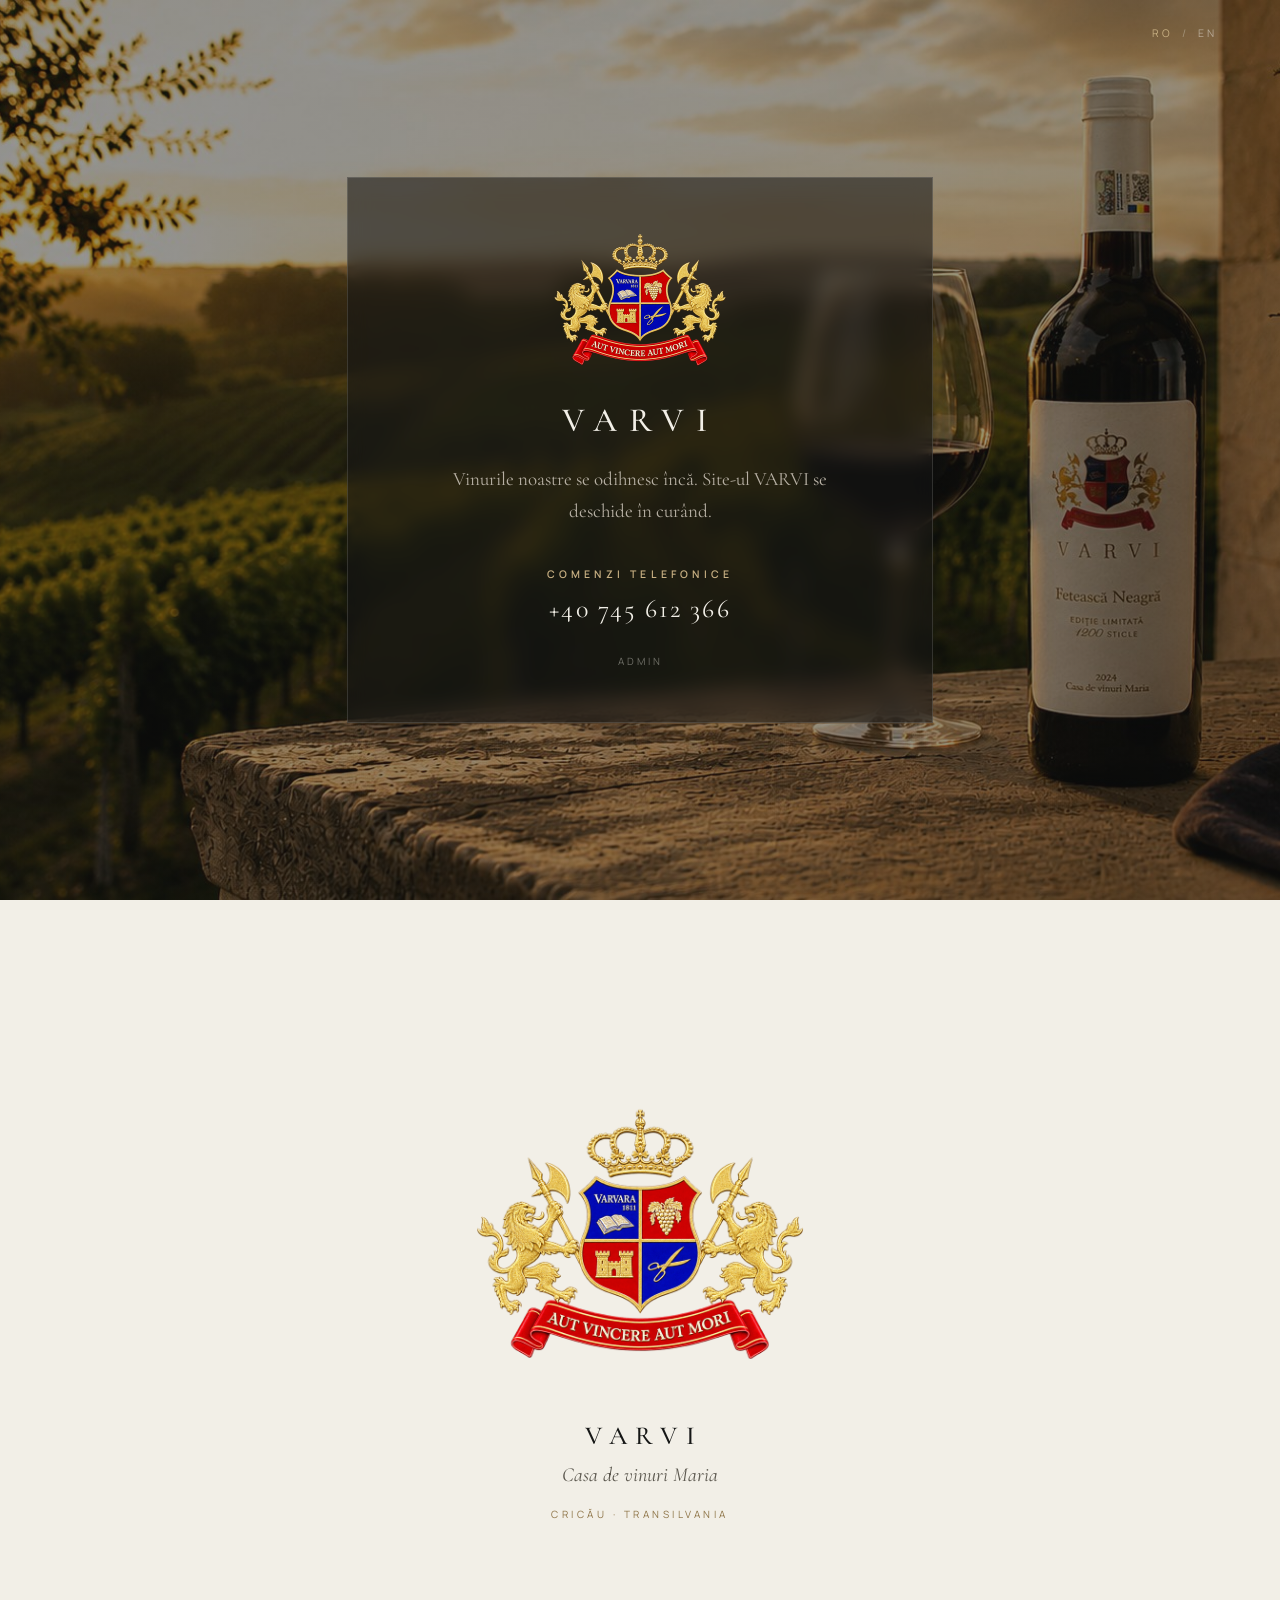
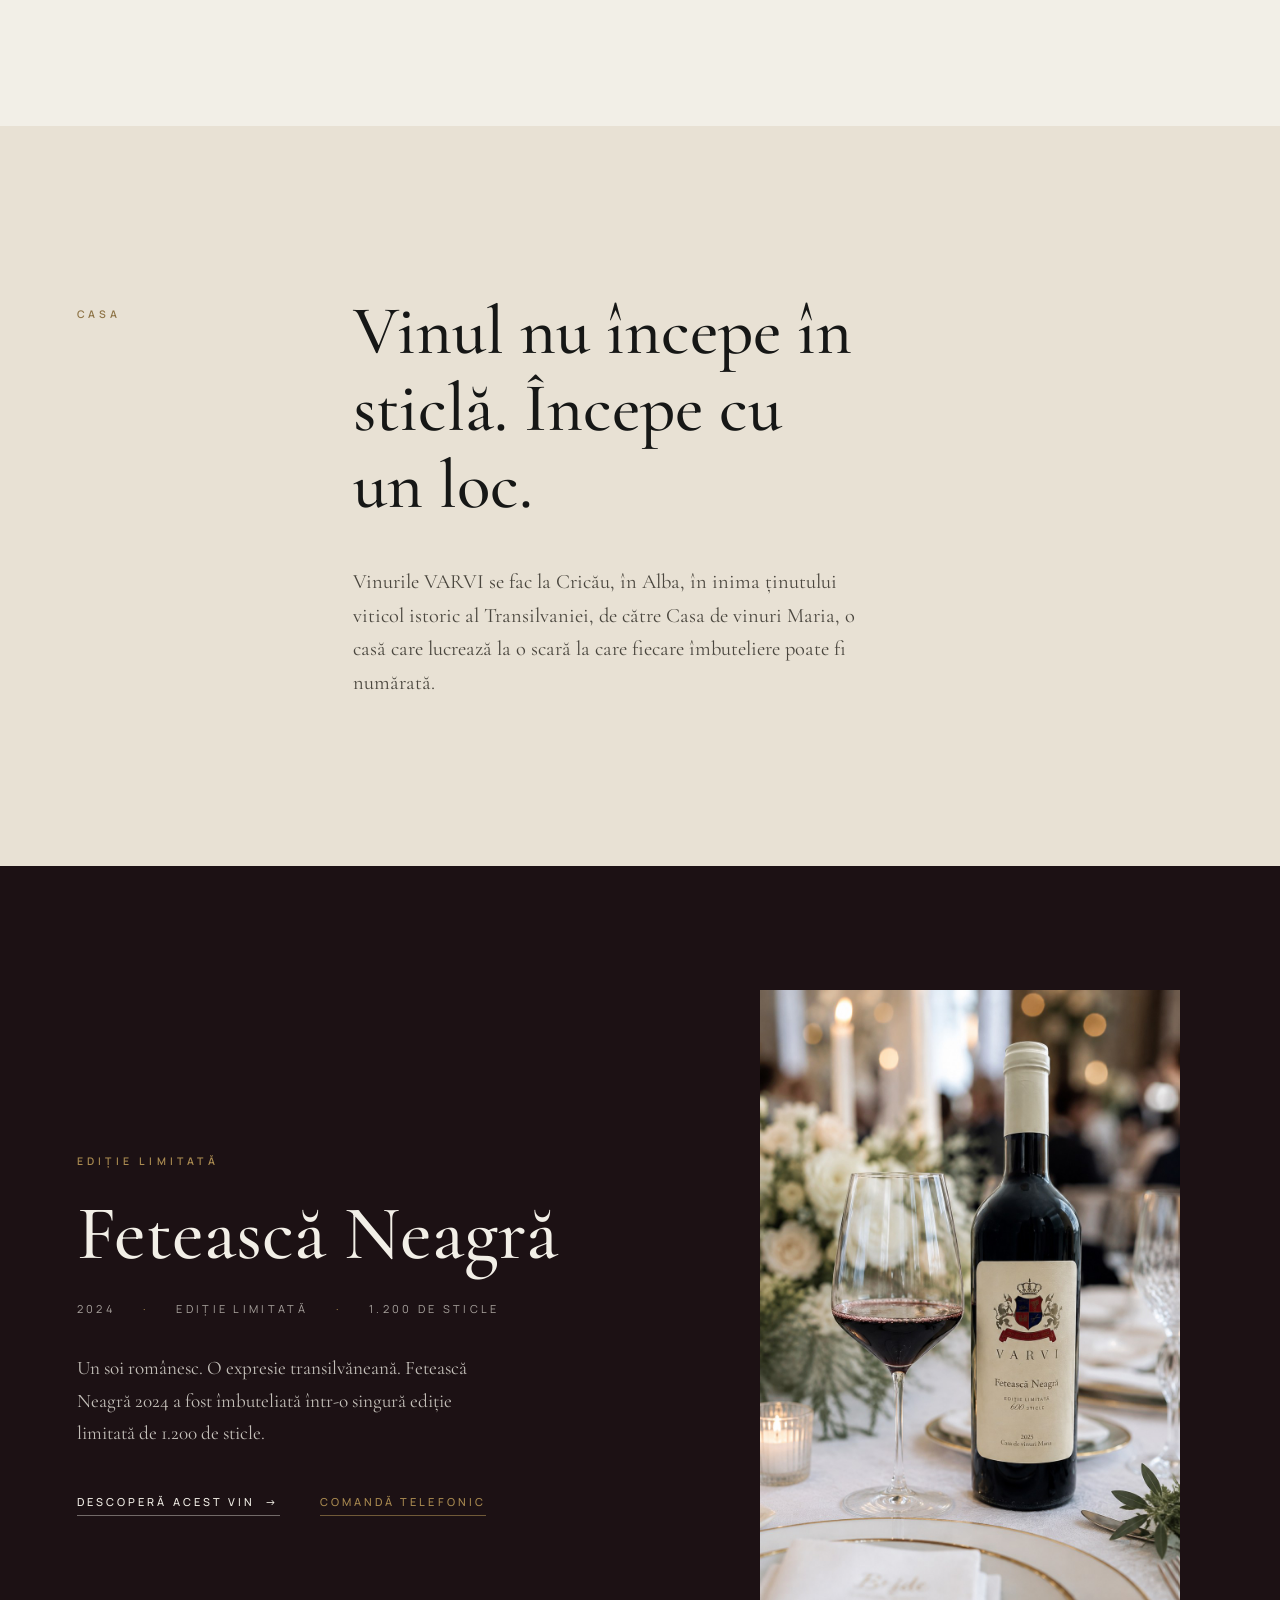
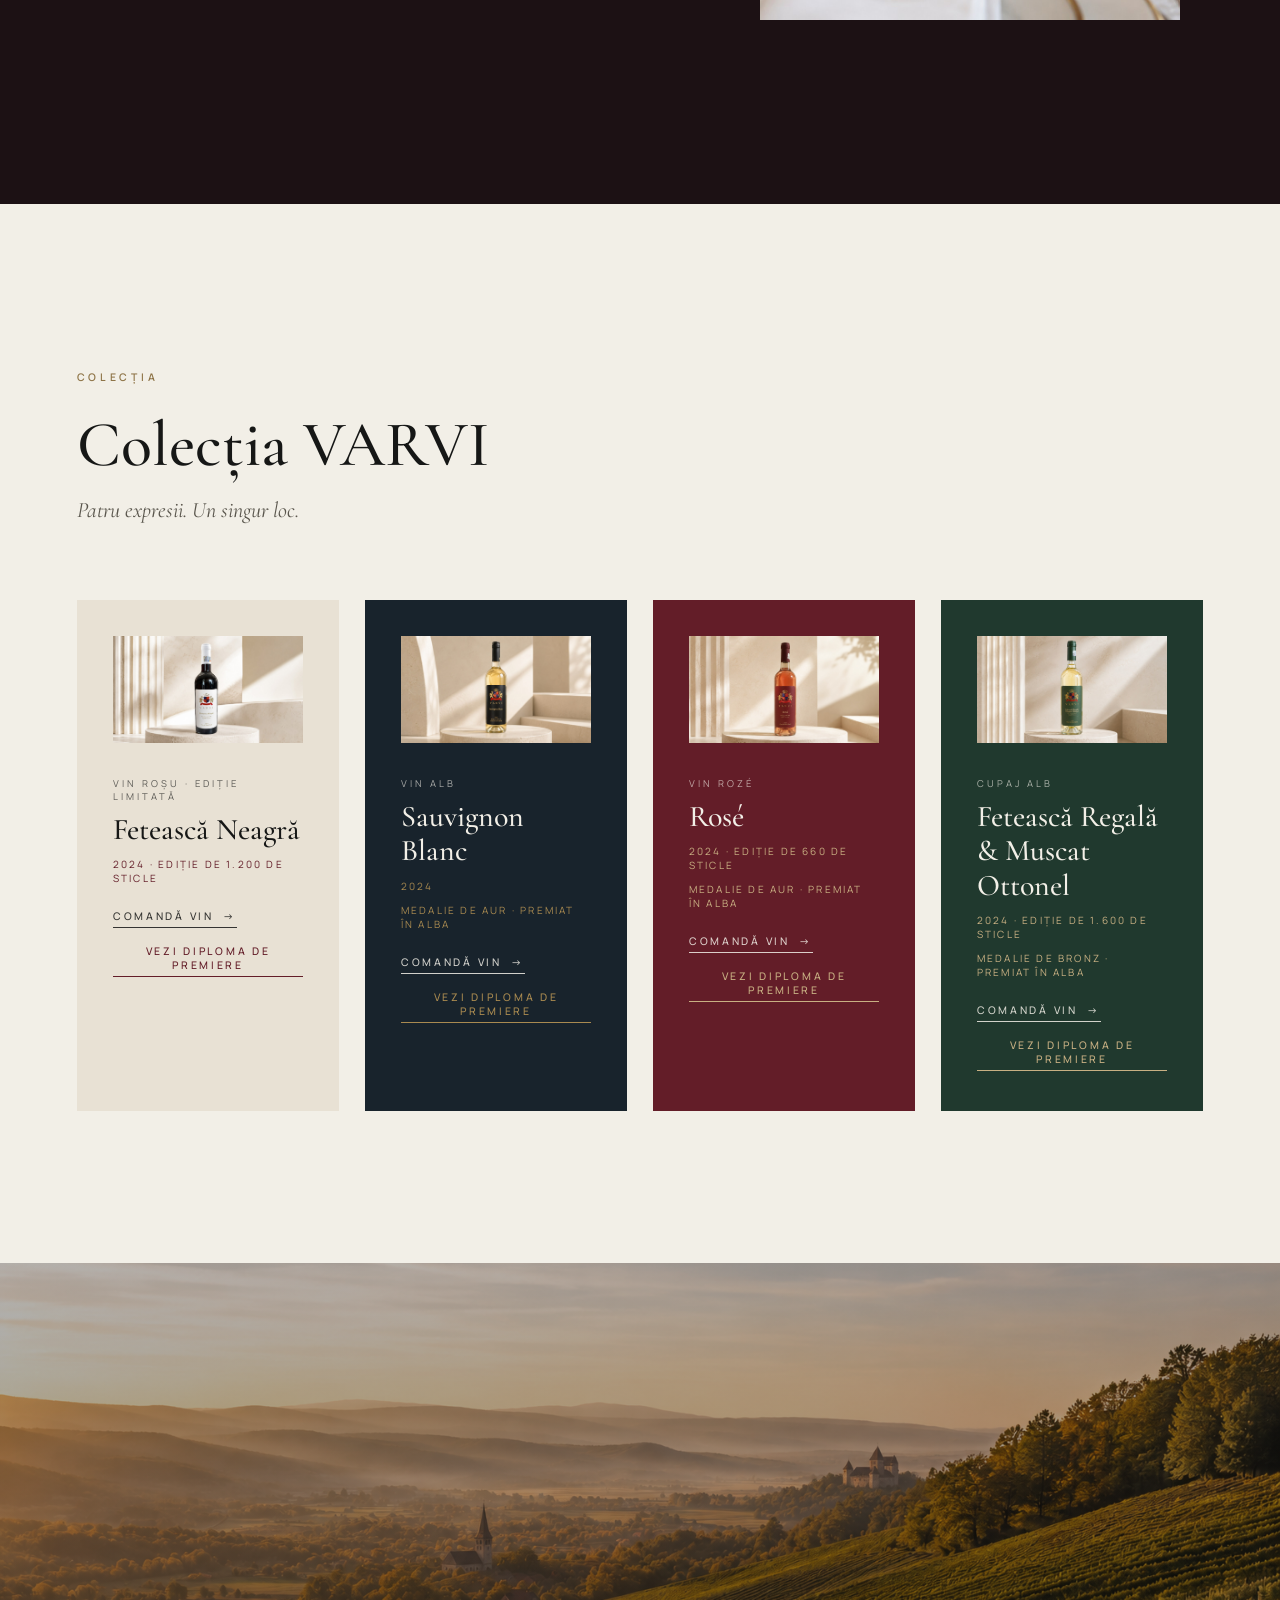
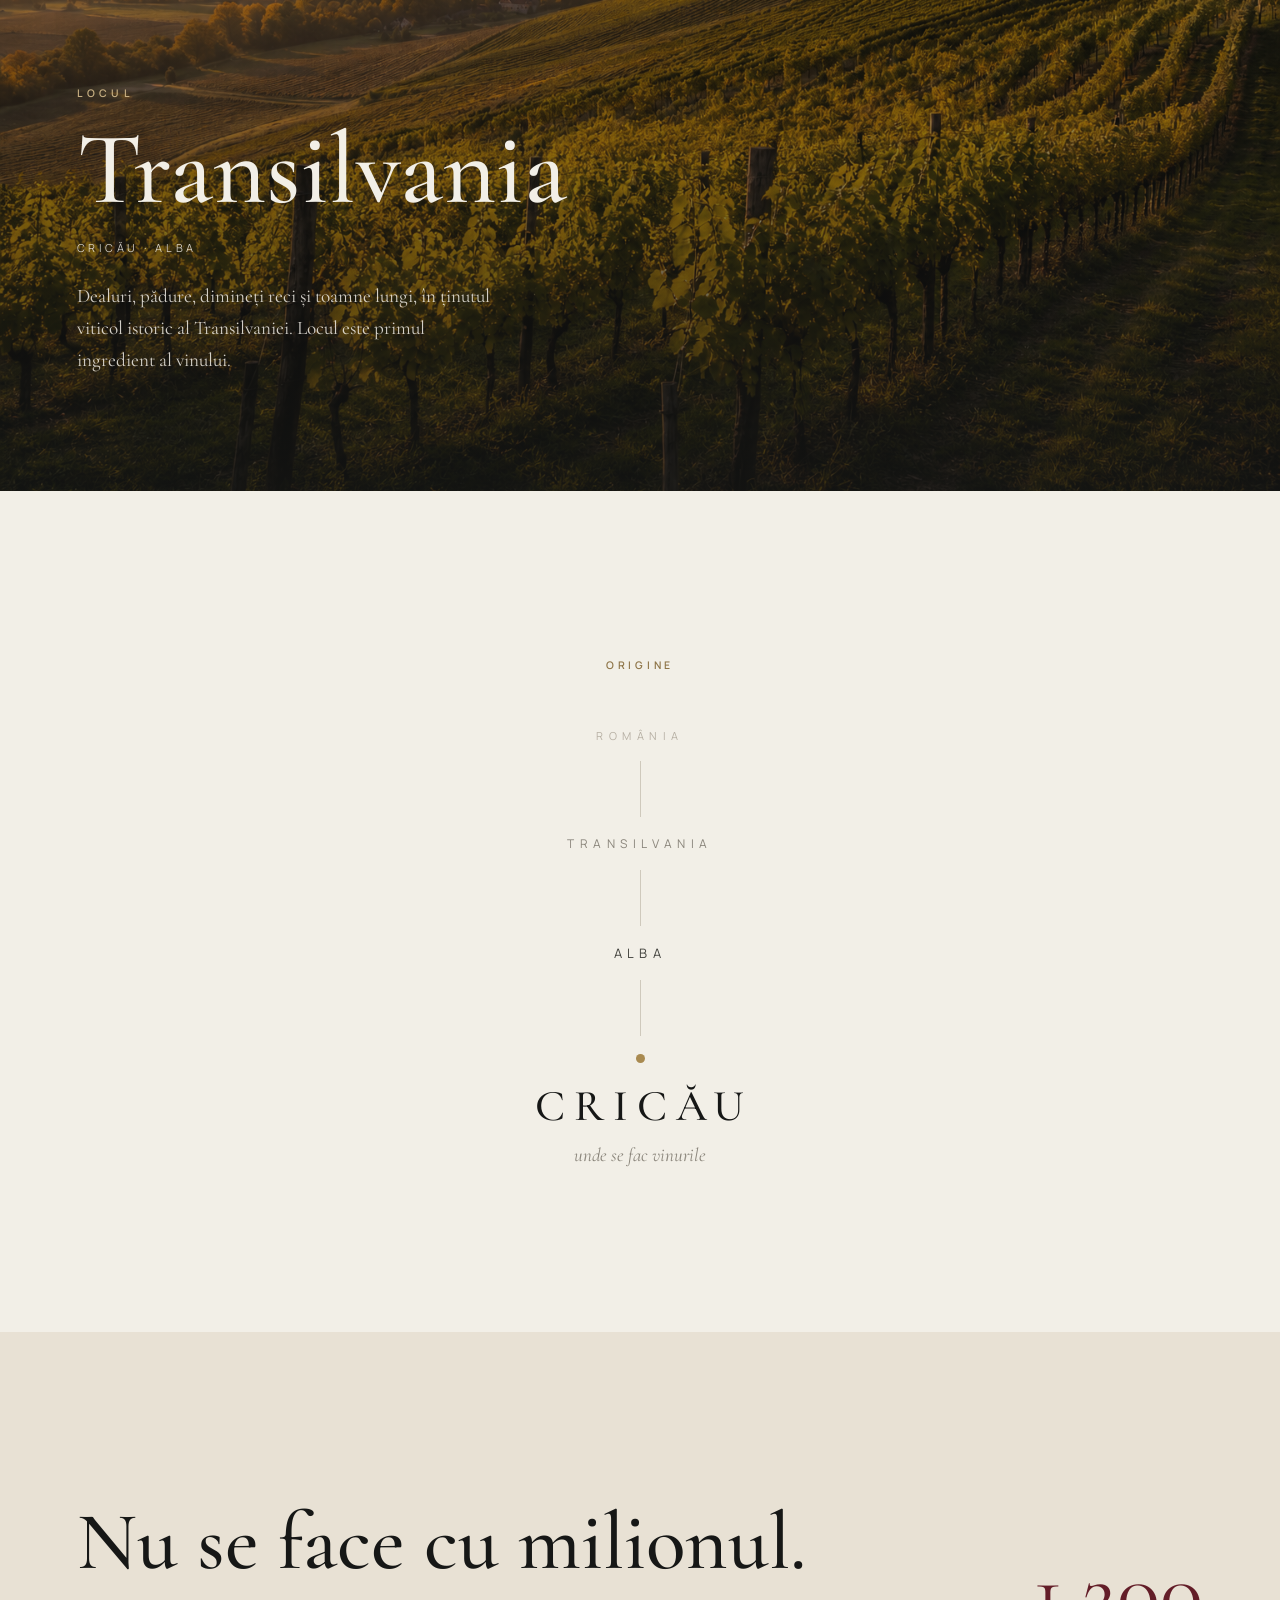
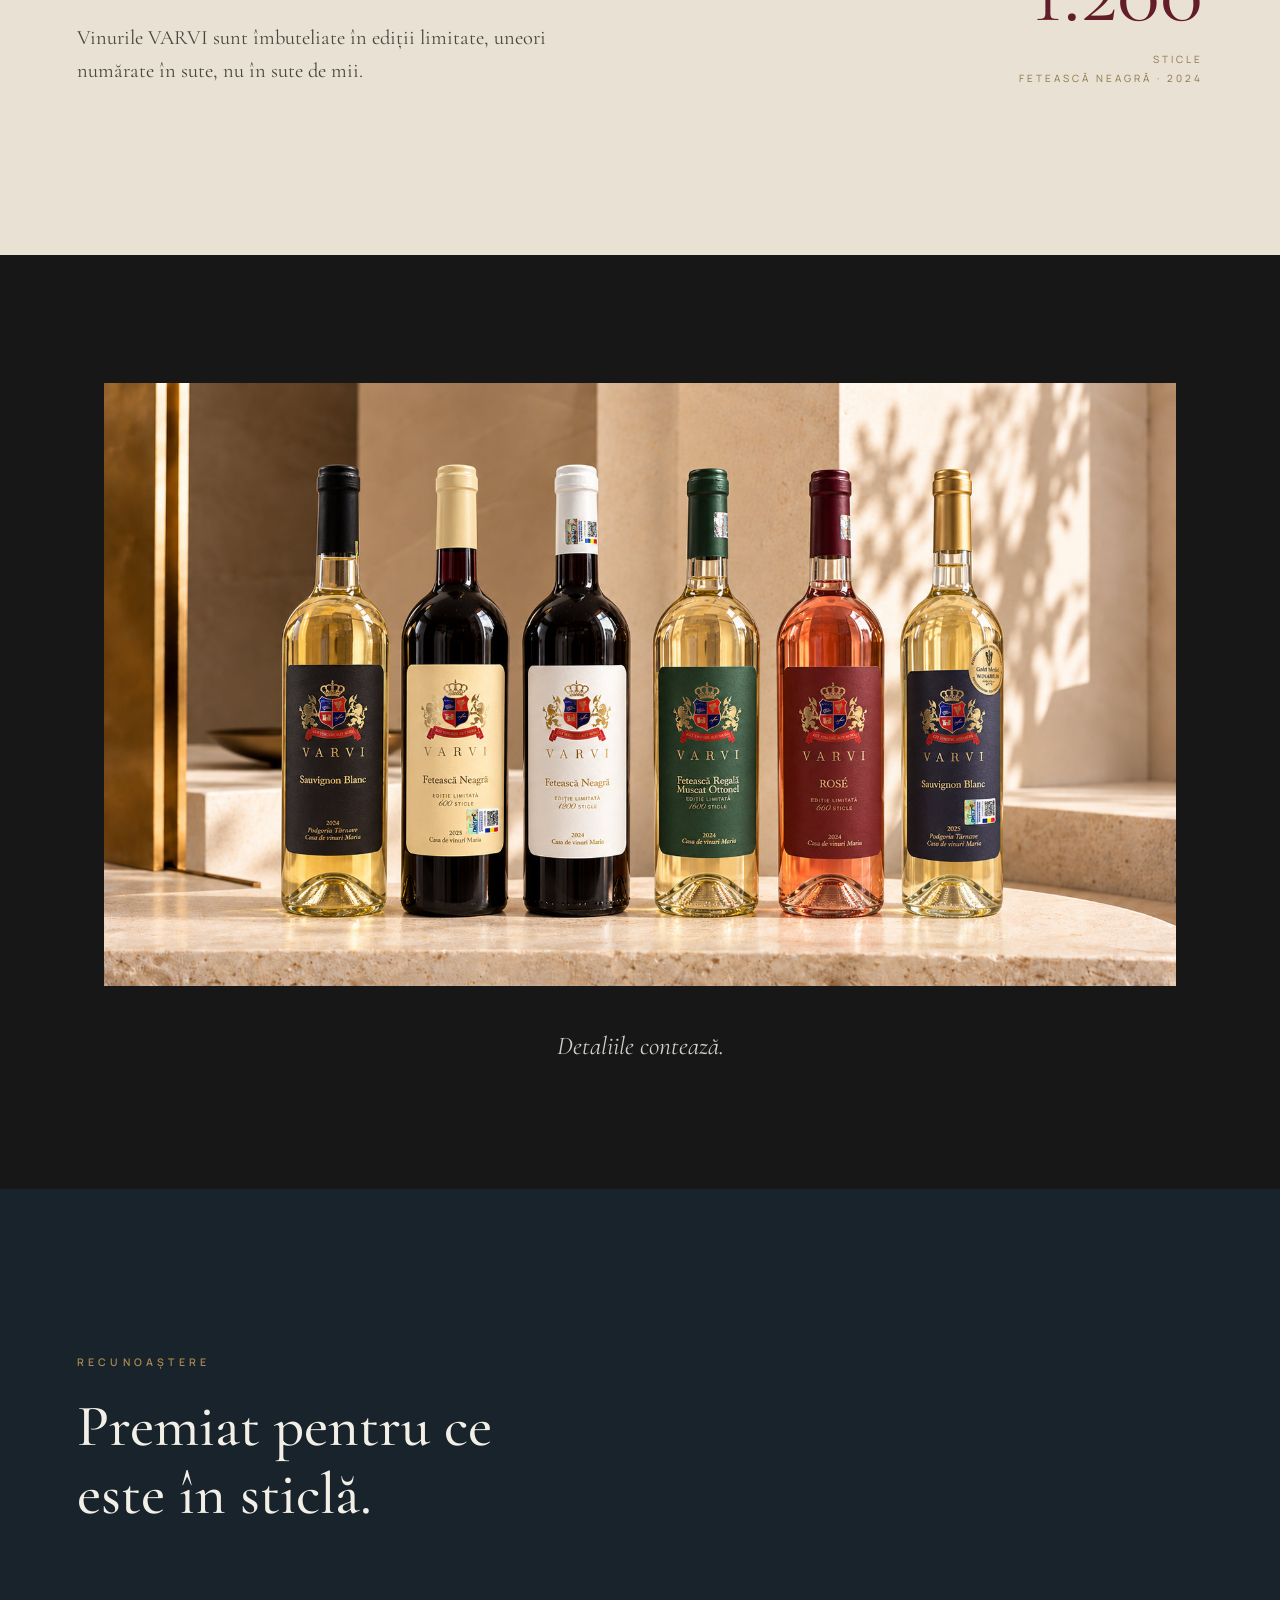
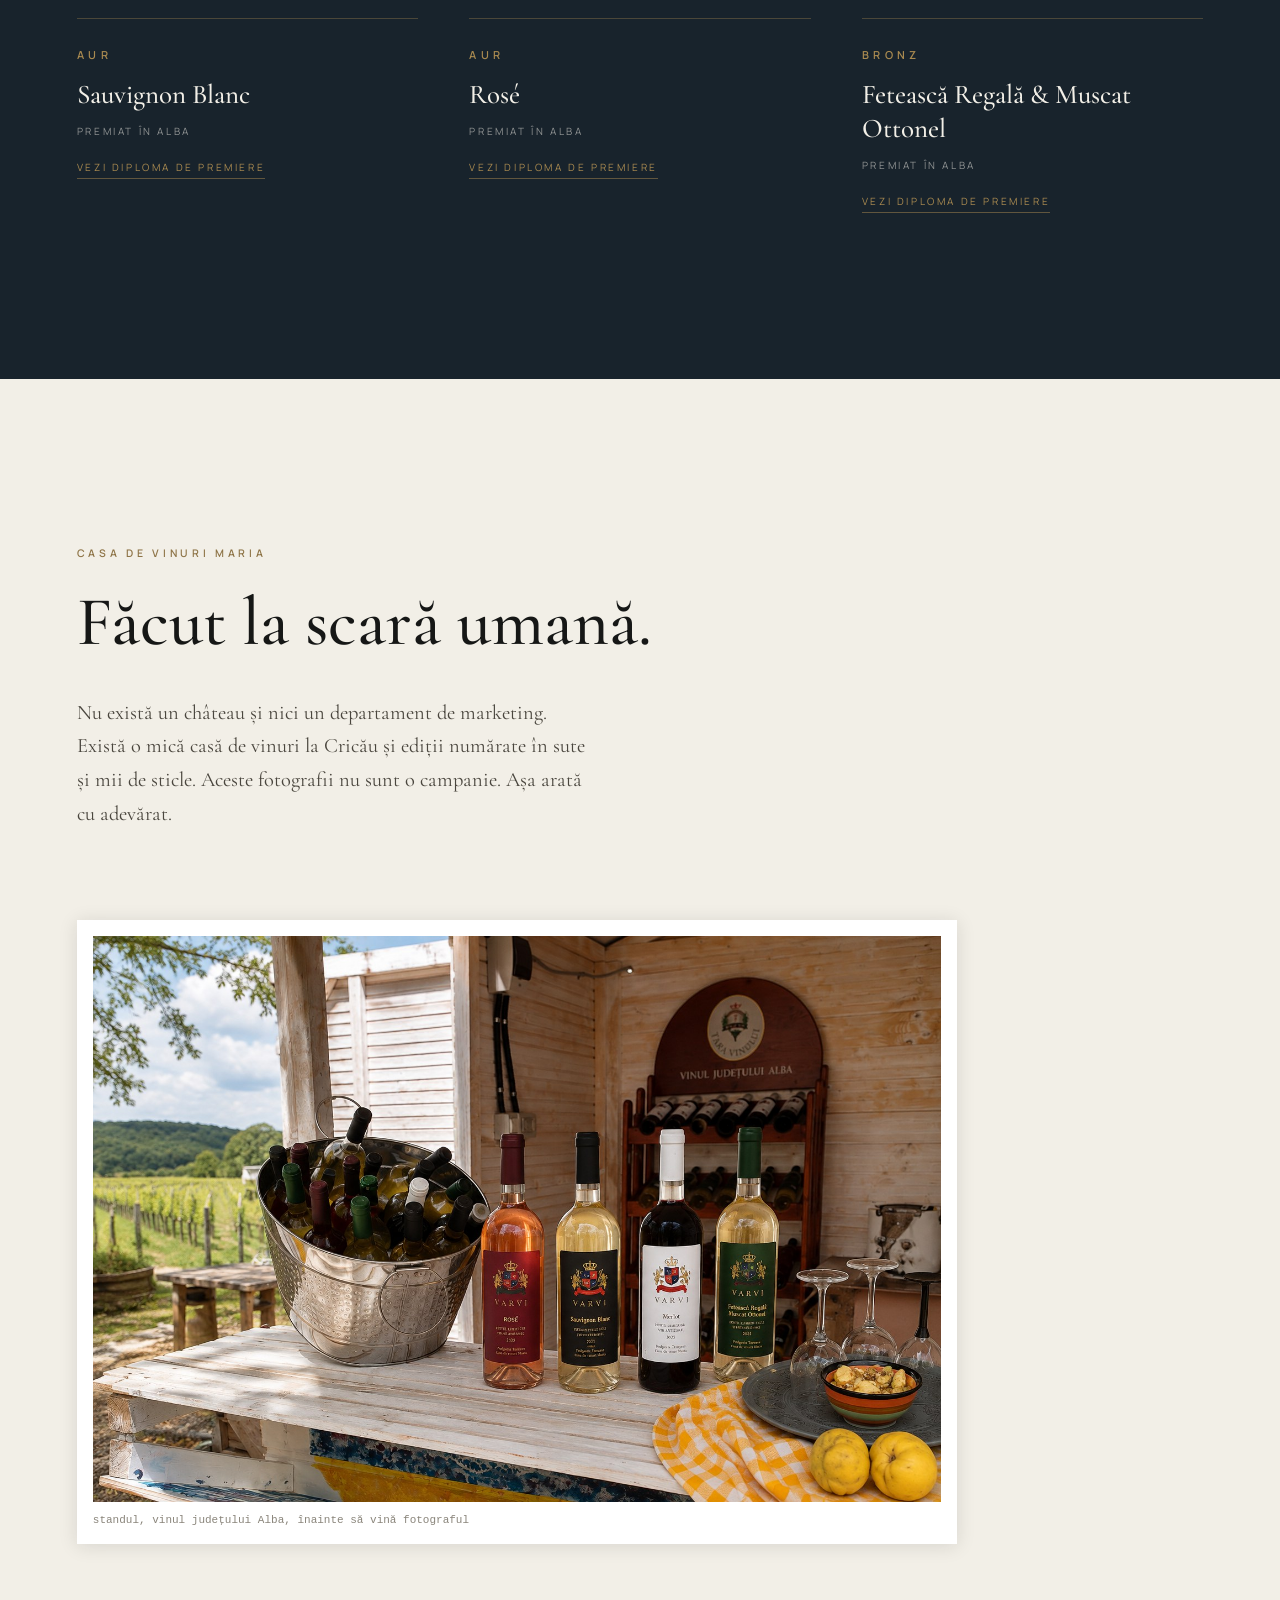
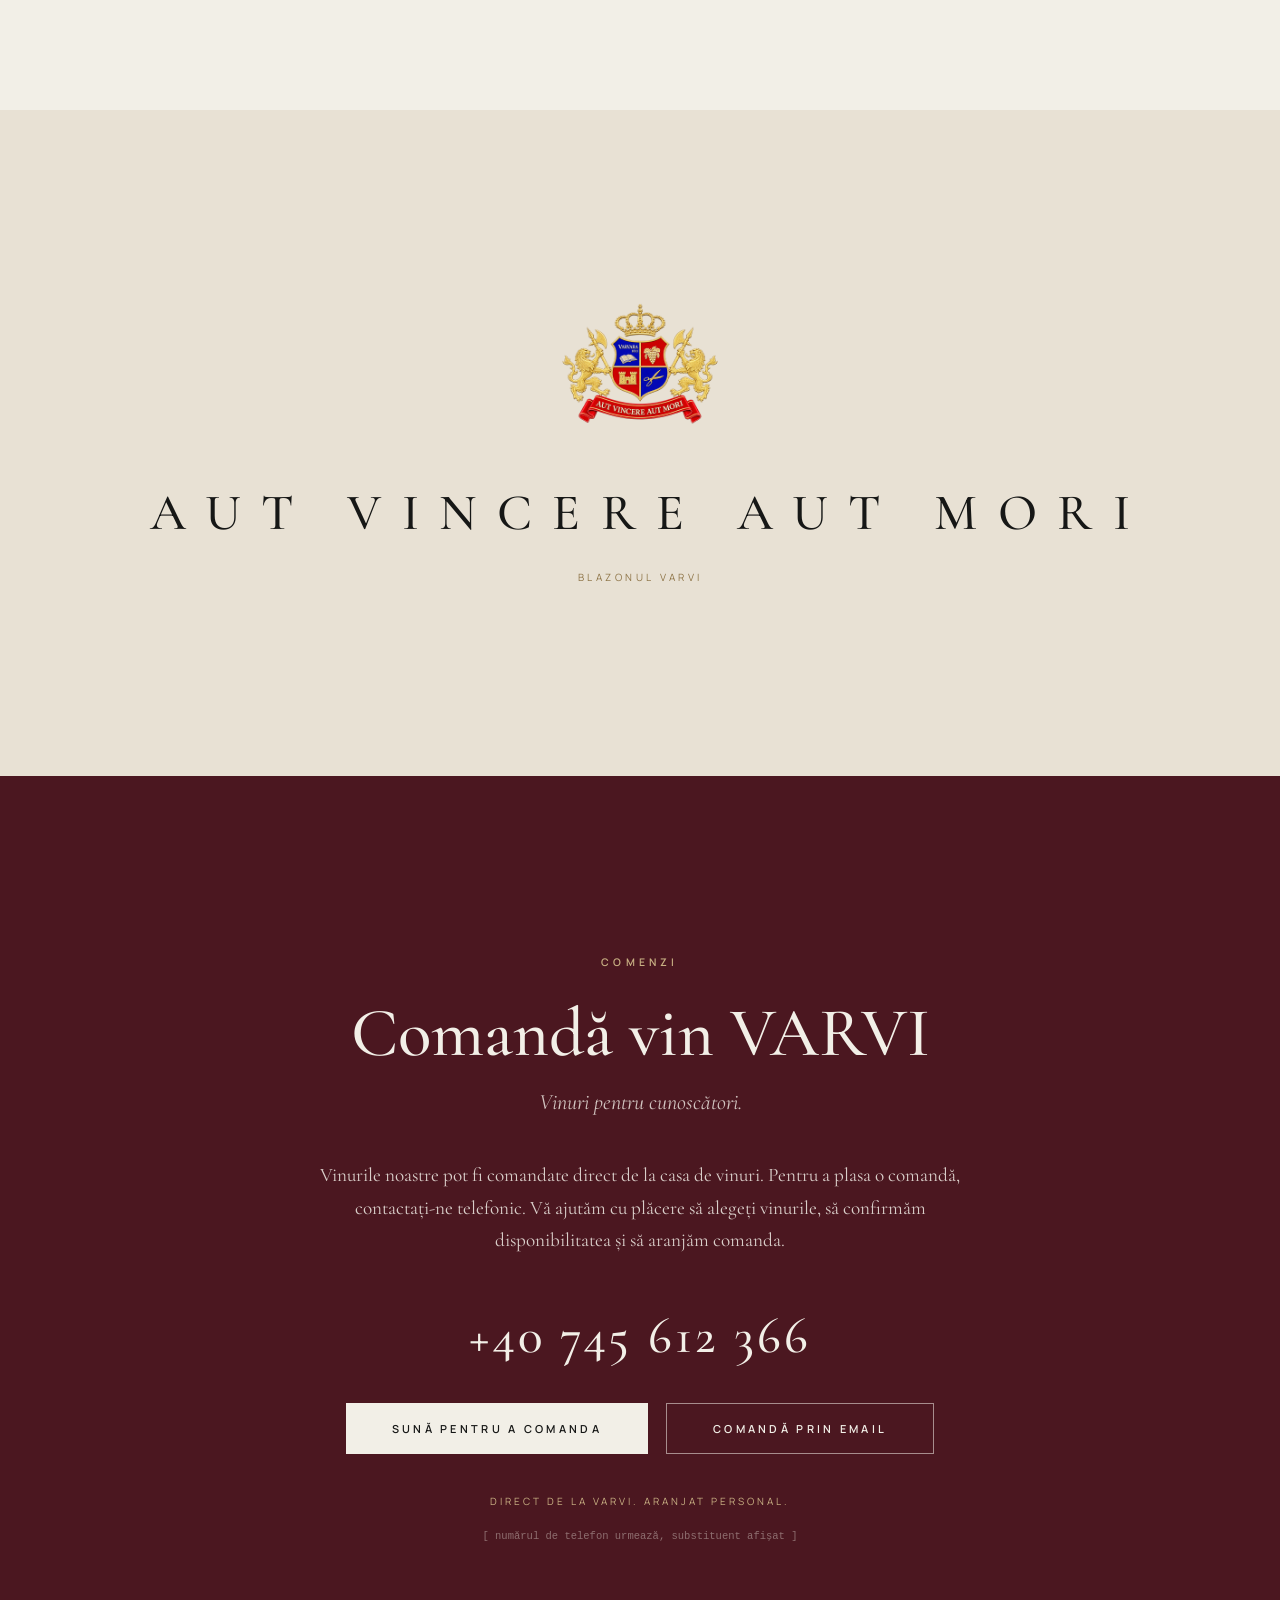
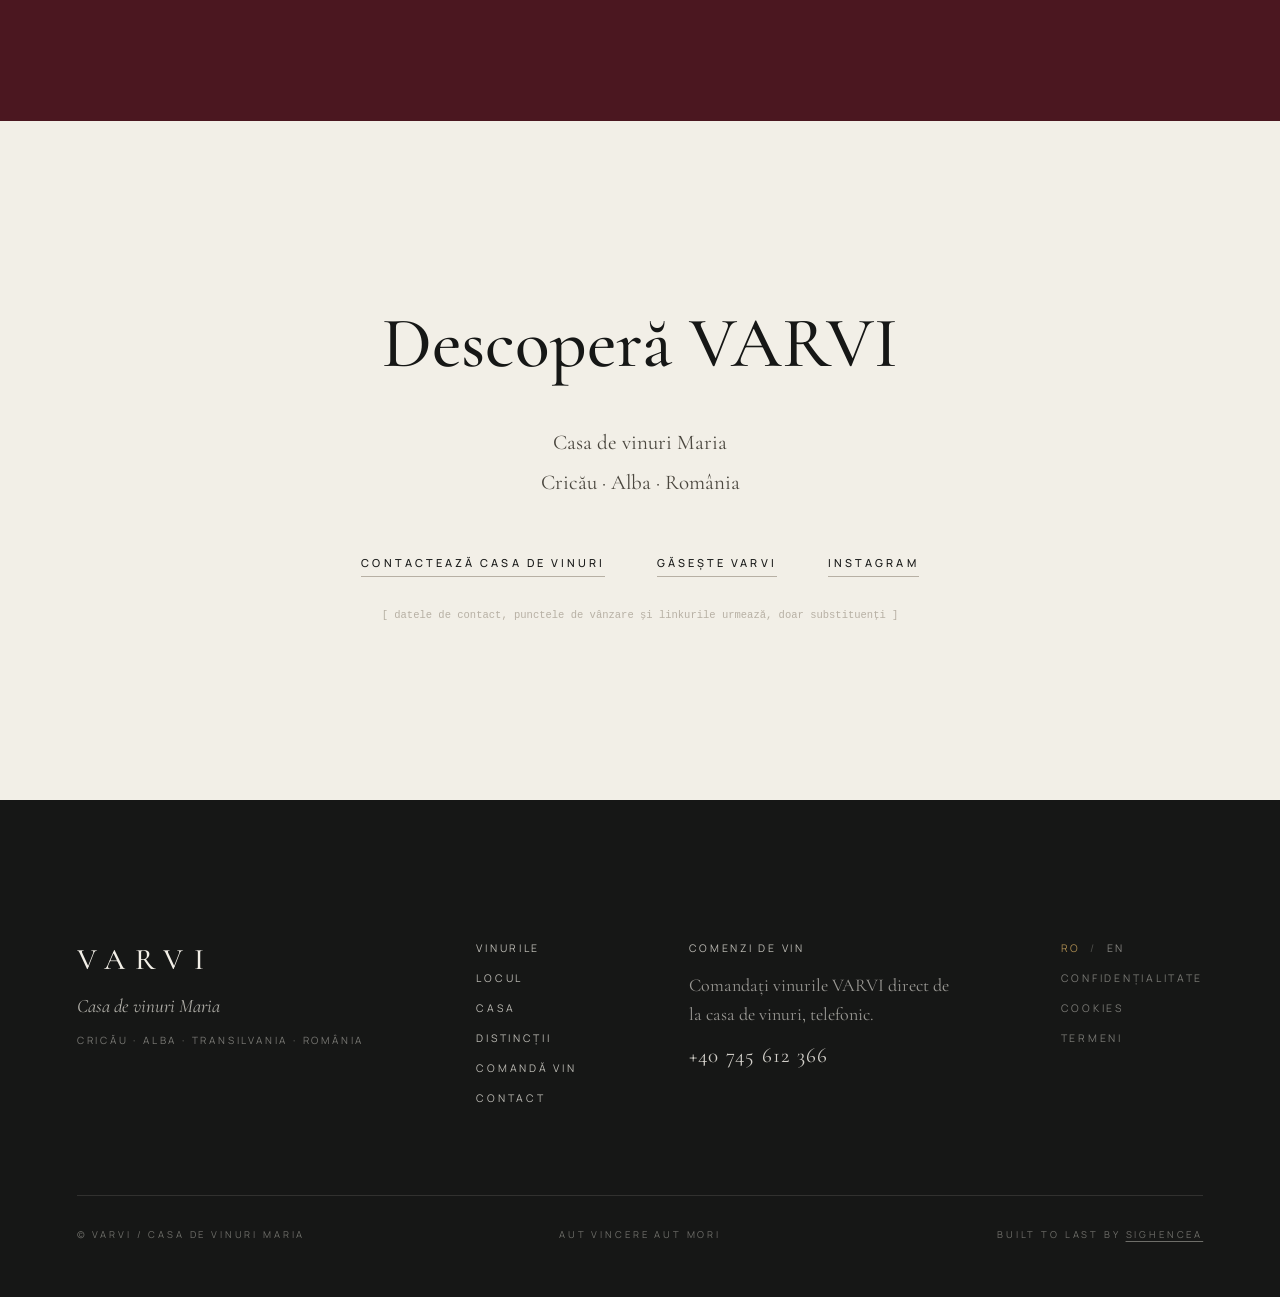
==== commit a96cd712: "+" ====
--- a/index.html
+++ b/index.html
@@ -305,7 +305,7 @@
 <!-- ======================= Details ======================= -->
 <section class="details">
   <div class="details__inner" data-reveal>
-    <img class="details__img" src="assets/images/campaign/bottles-group.jpg" alt="Cele patru vinuri VARVI: Rosé, Sauvignon Blanc, Fetească Neagră și Fetească Regală &amp; Muscat Ottonel, pe o masă de piatră" width="1672" height="941" loading="lazy">
+    <img class="details__img" src="assets/images/campaign/bottles-group.jpg" alt="Șase sticle VARVI pe o treaptă de piatră: două Sauvignon Blanc, două Fetească Neagră, Fetească Regală &amp; Muscat Ottonel și Rosé" width="1672" height="941" loading="lazy">
     <div class="details__caption" data-i18n="details.caption">Detaliile contează.</div>
   </div>
 </section>
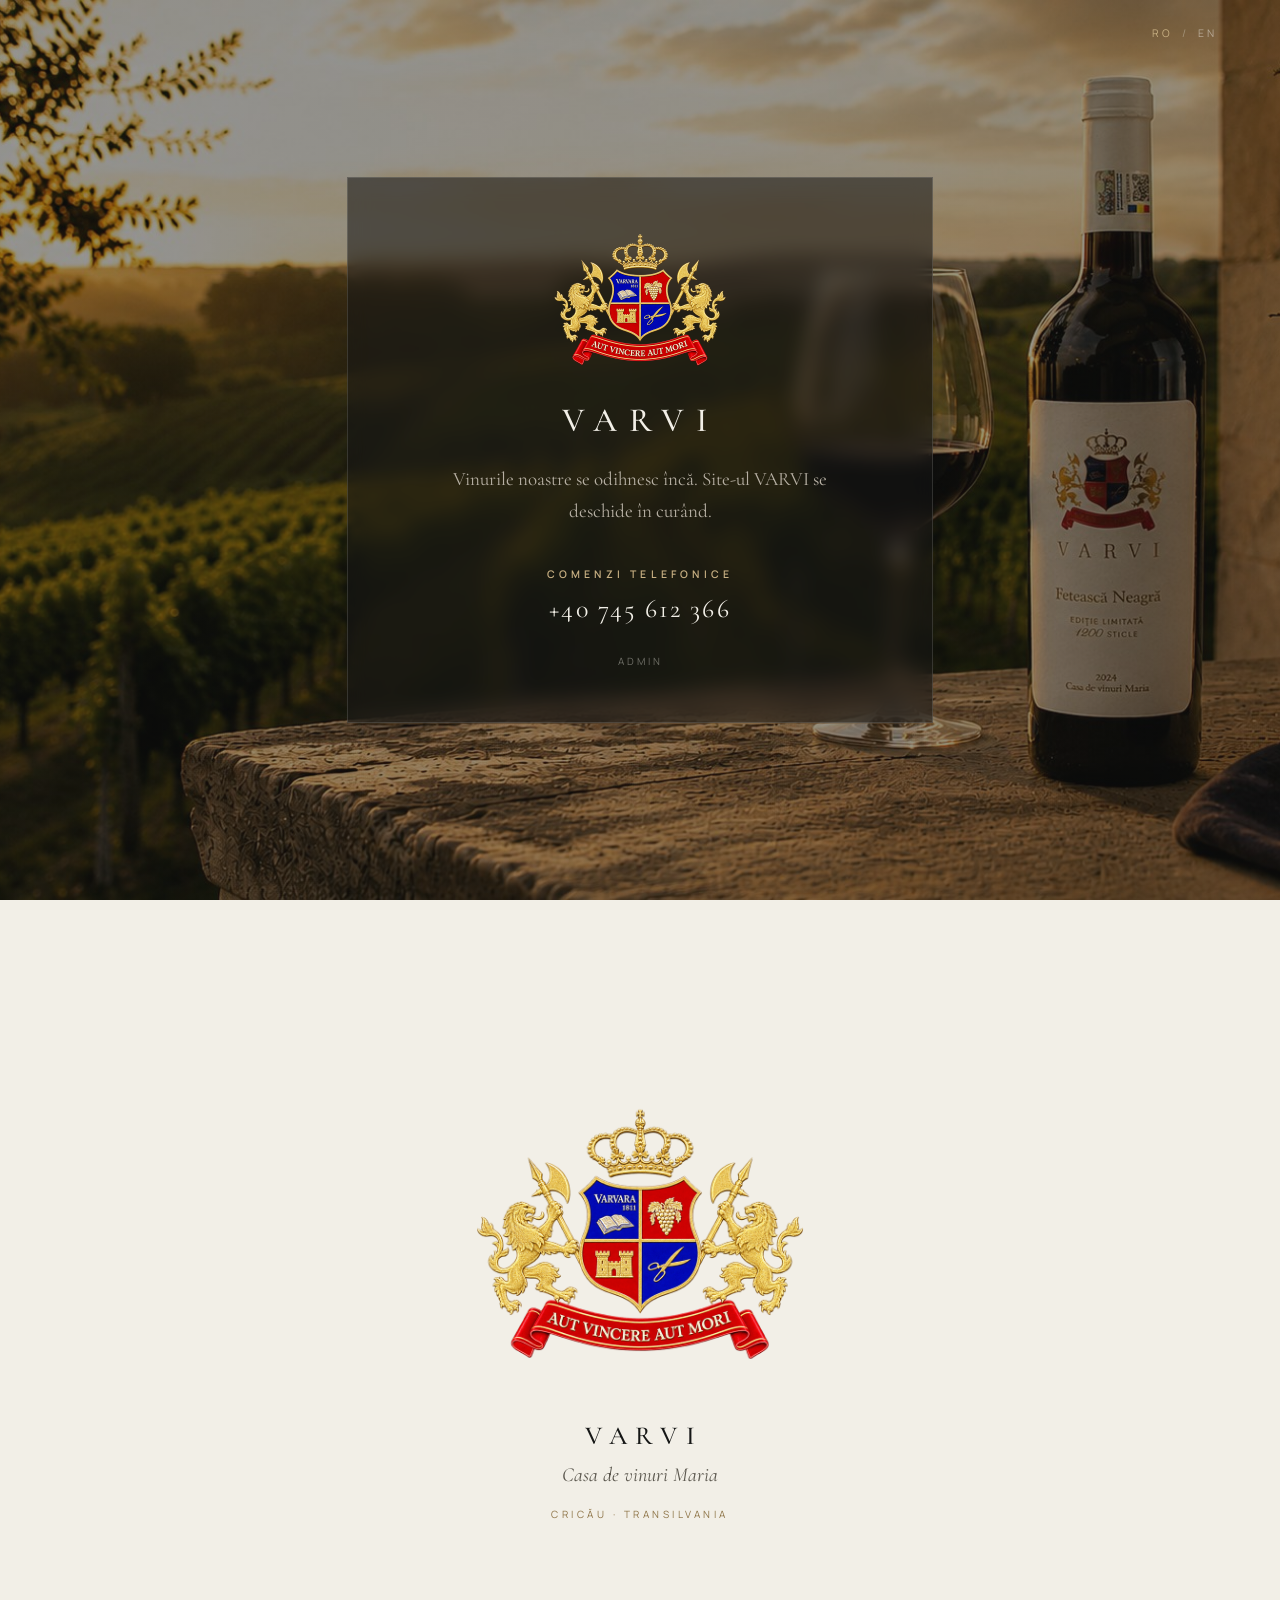
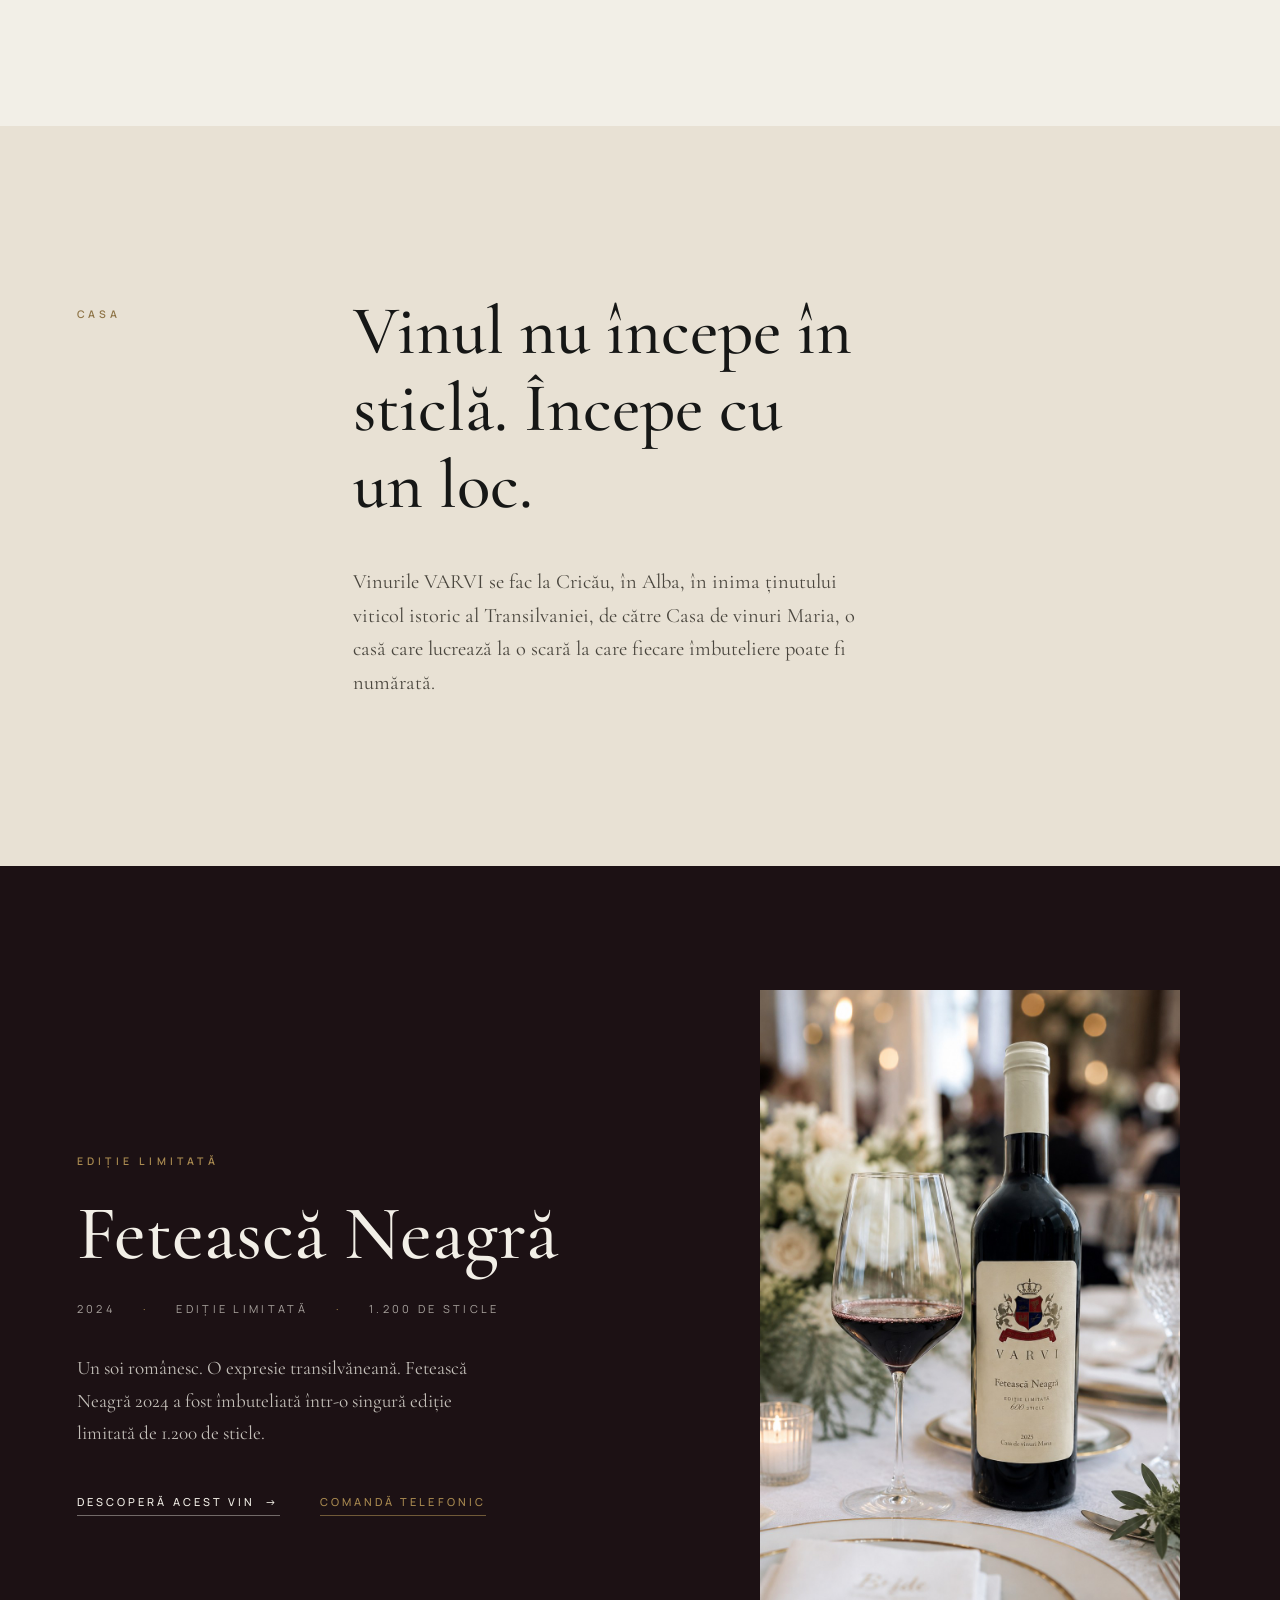
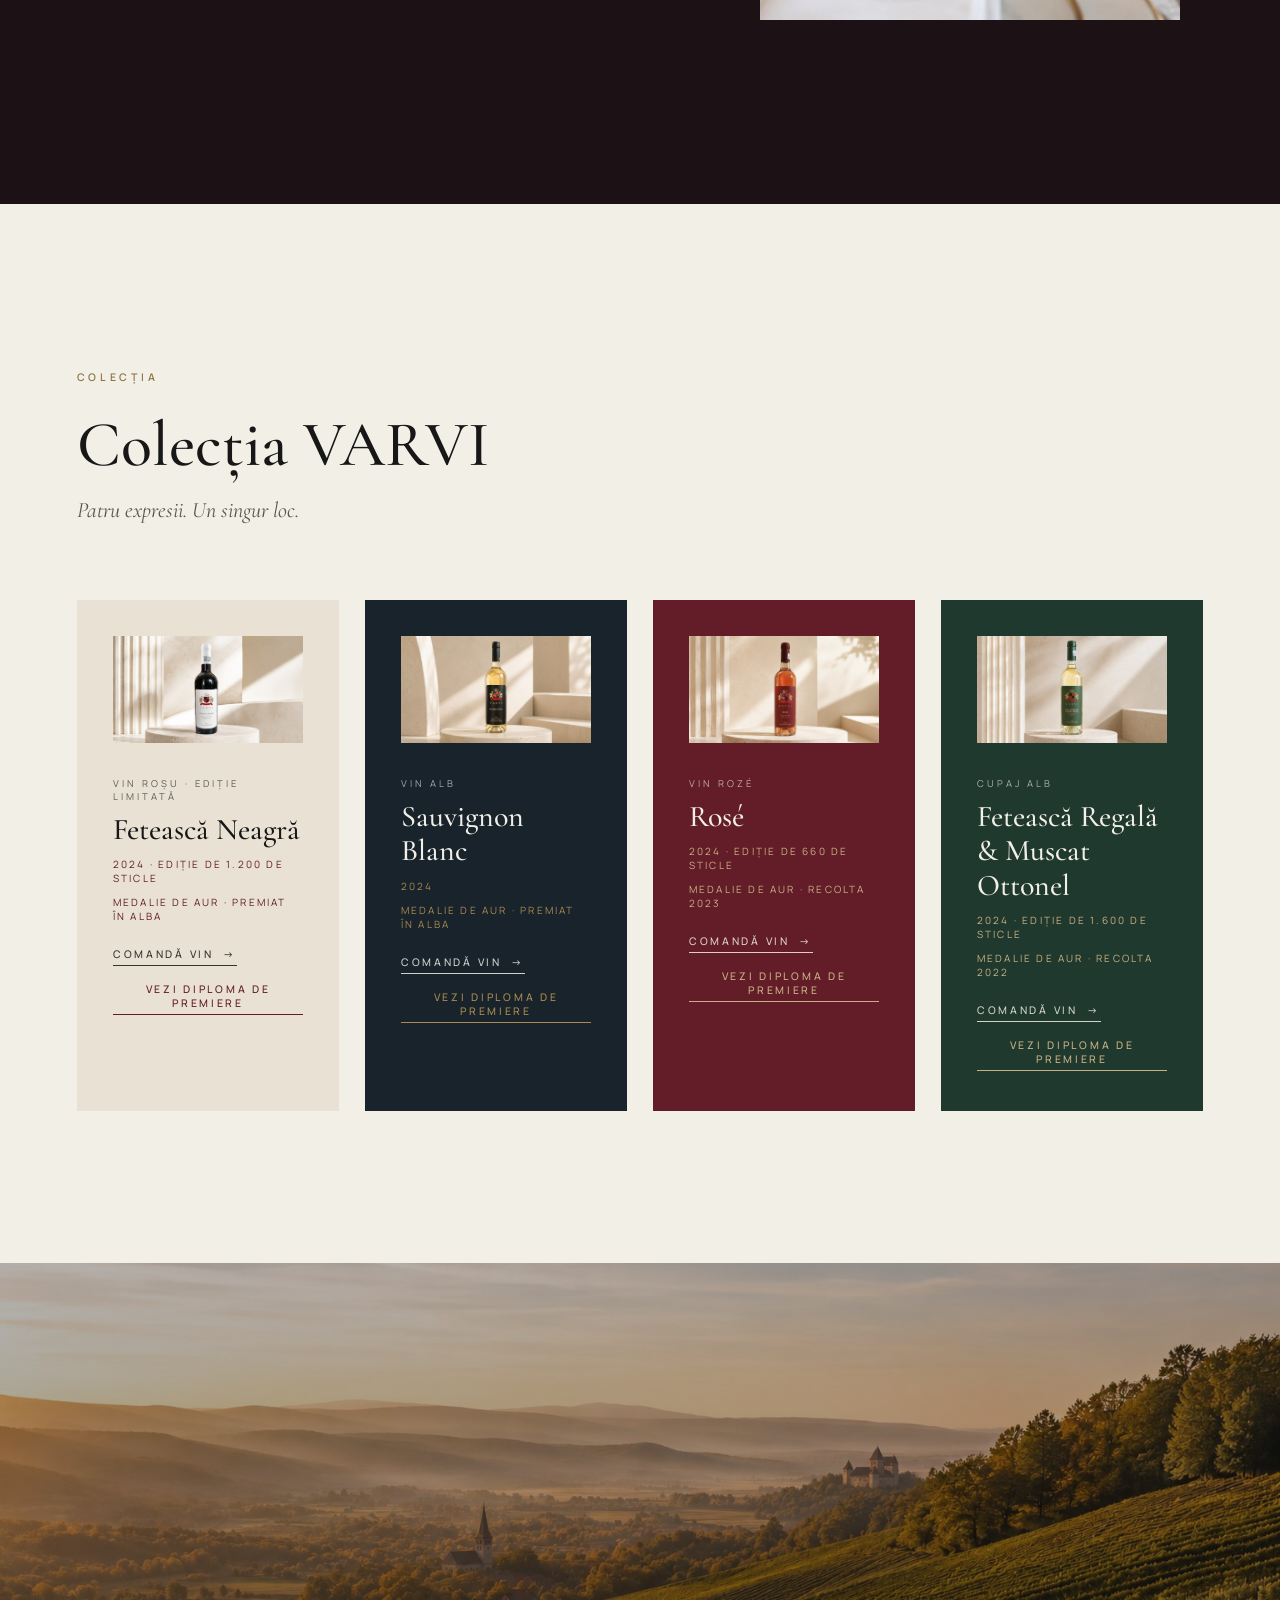
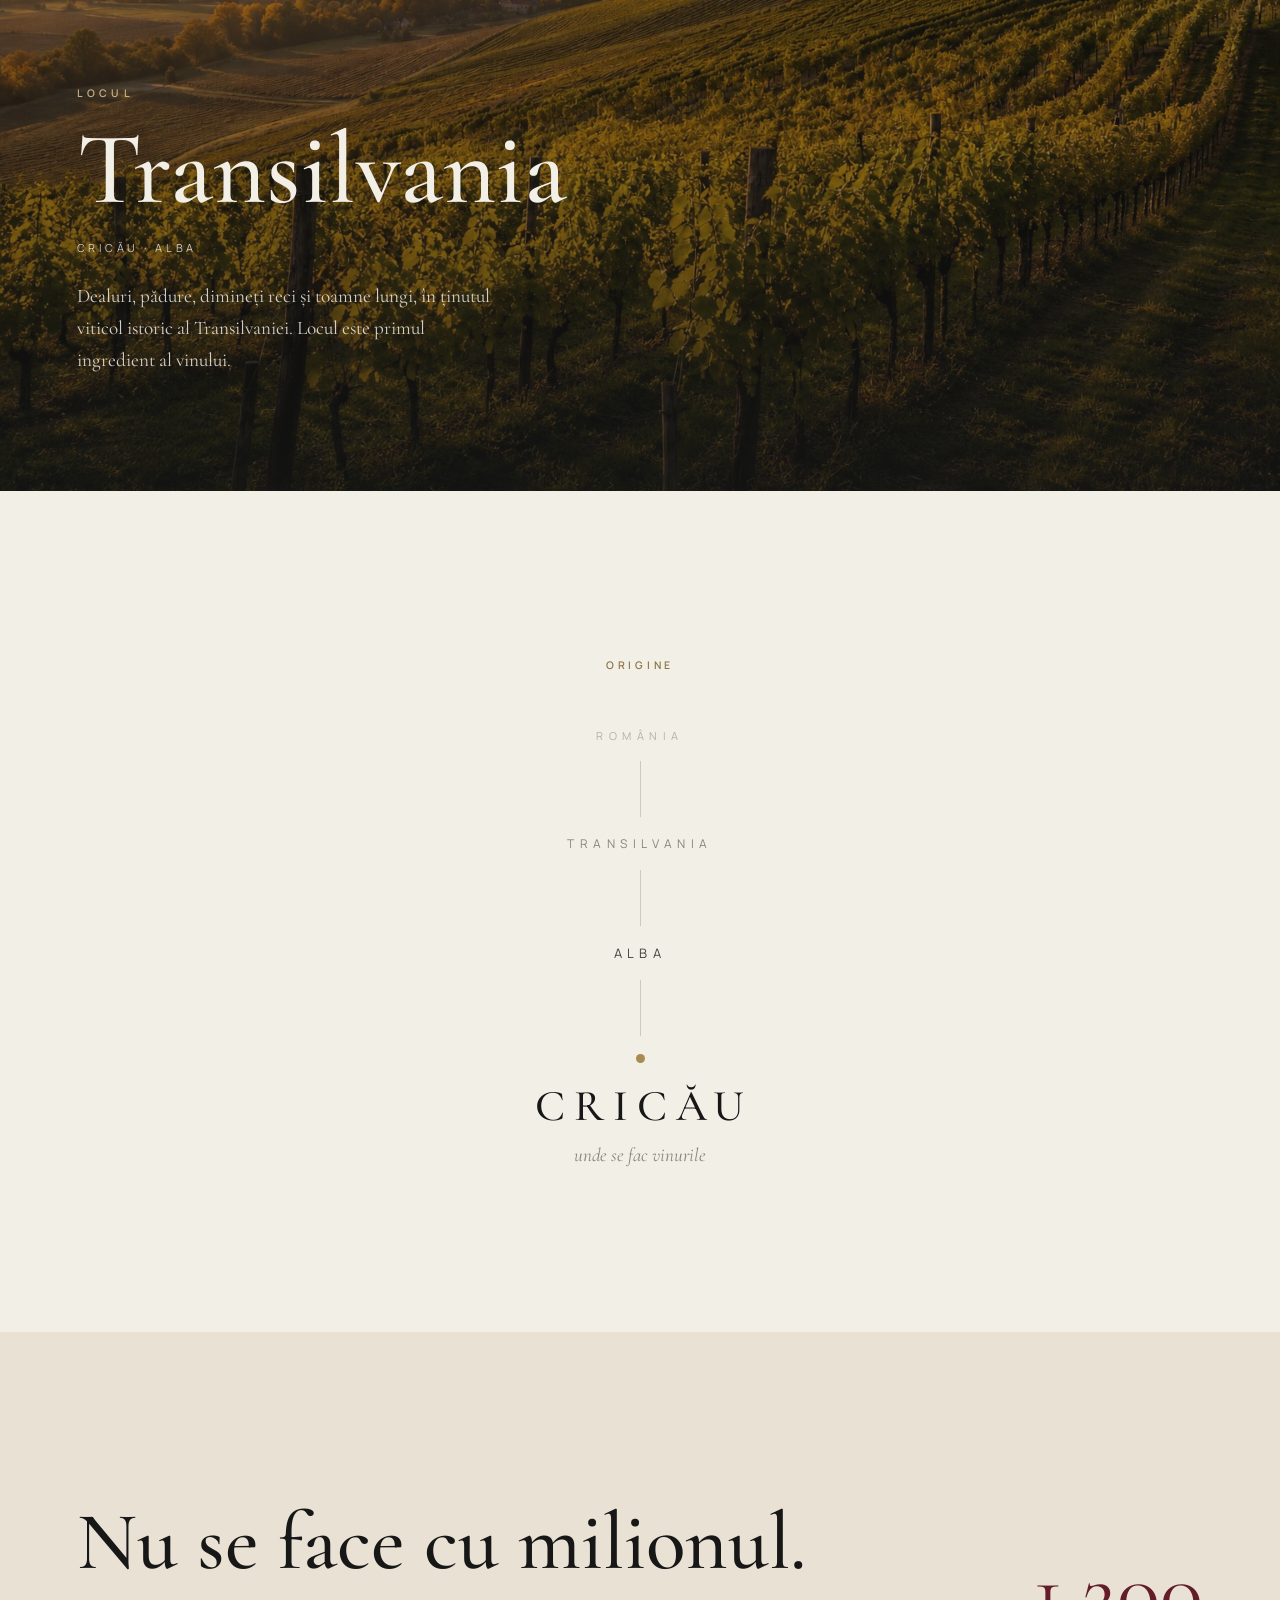
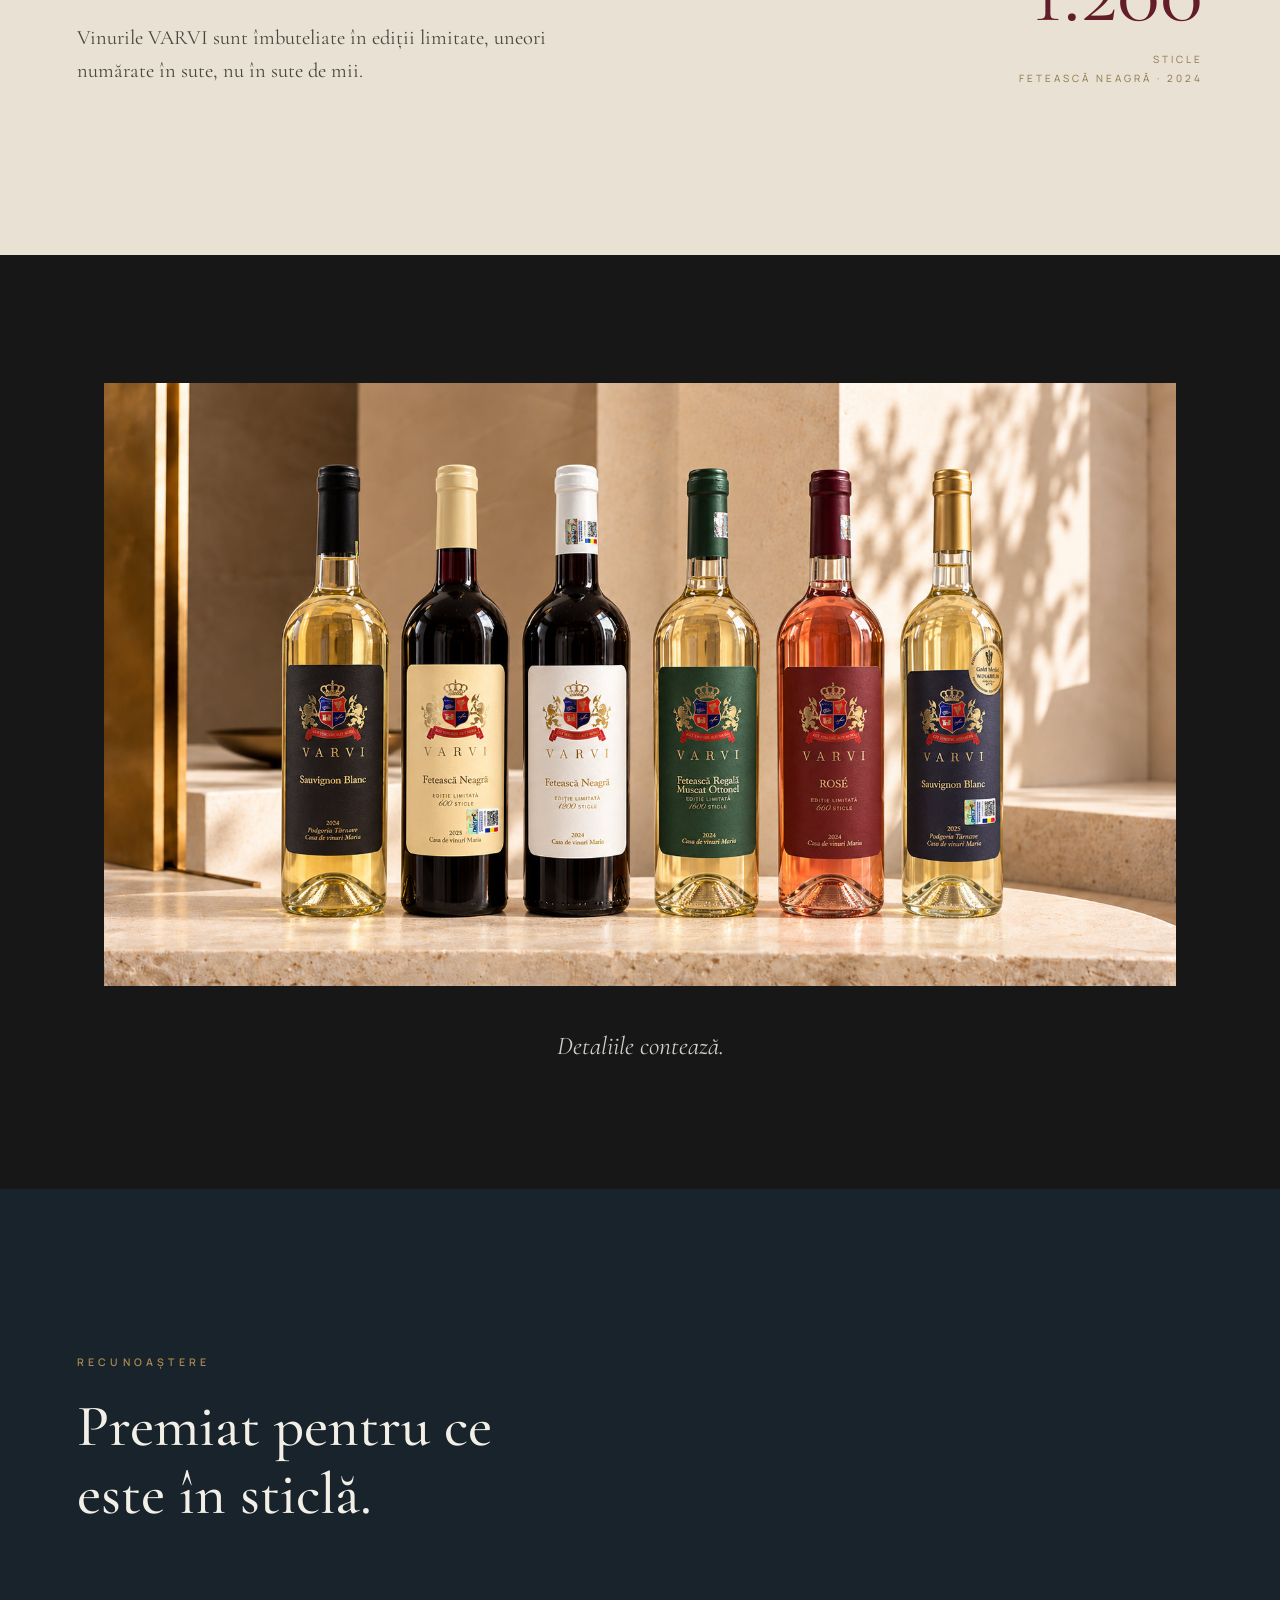
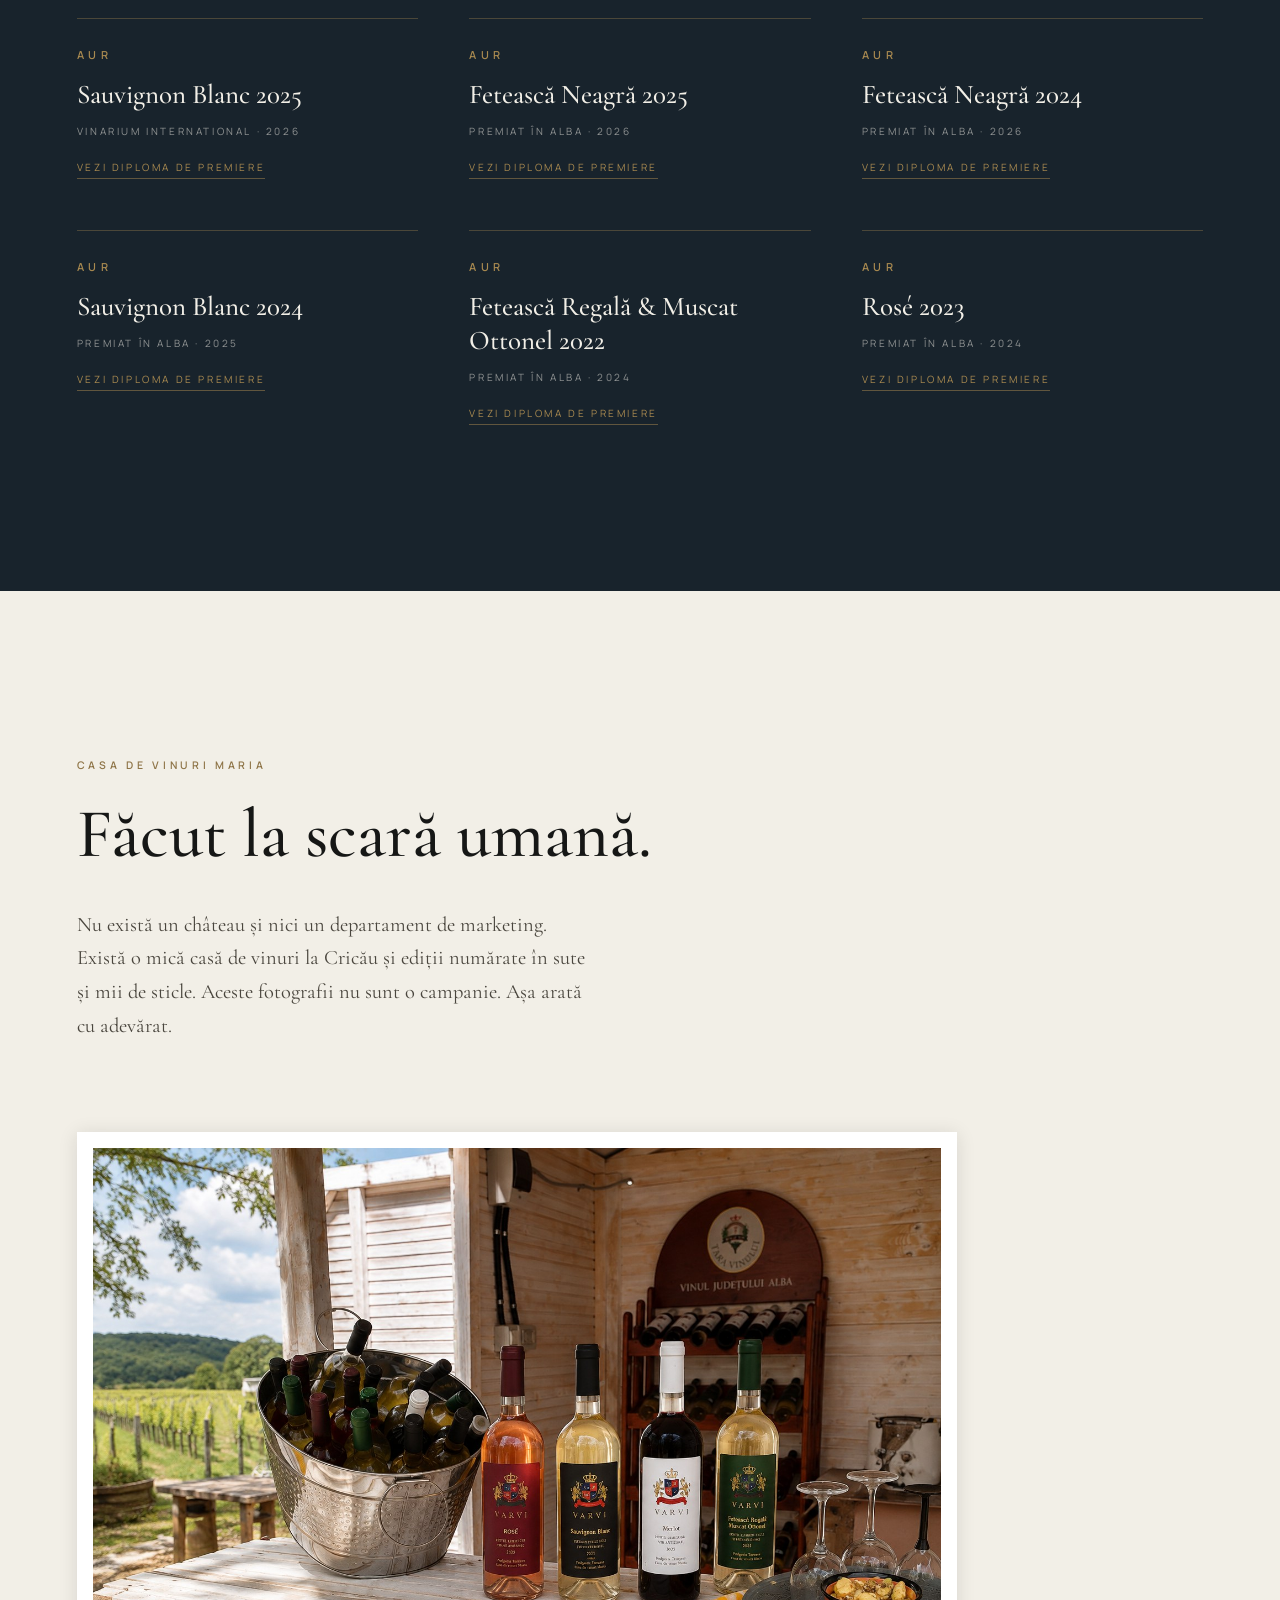
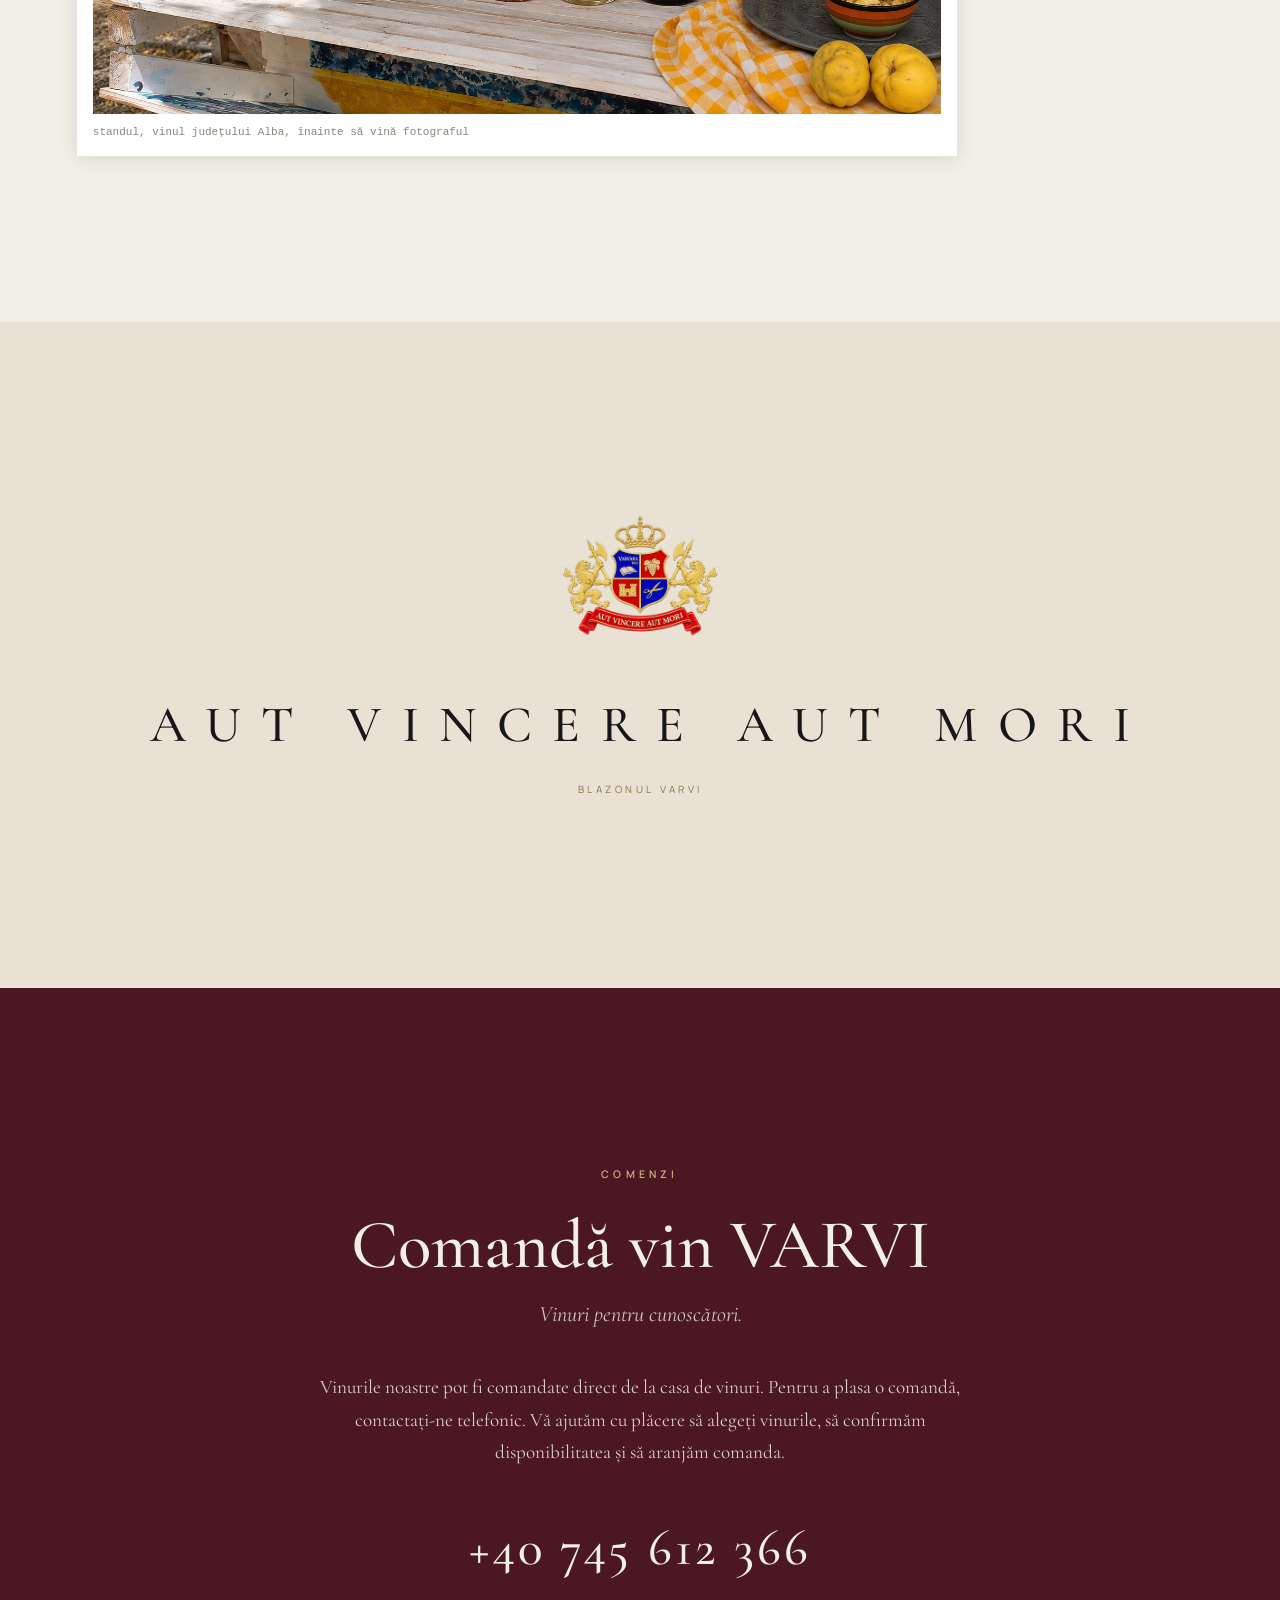
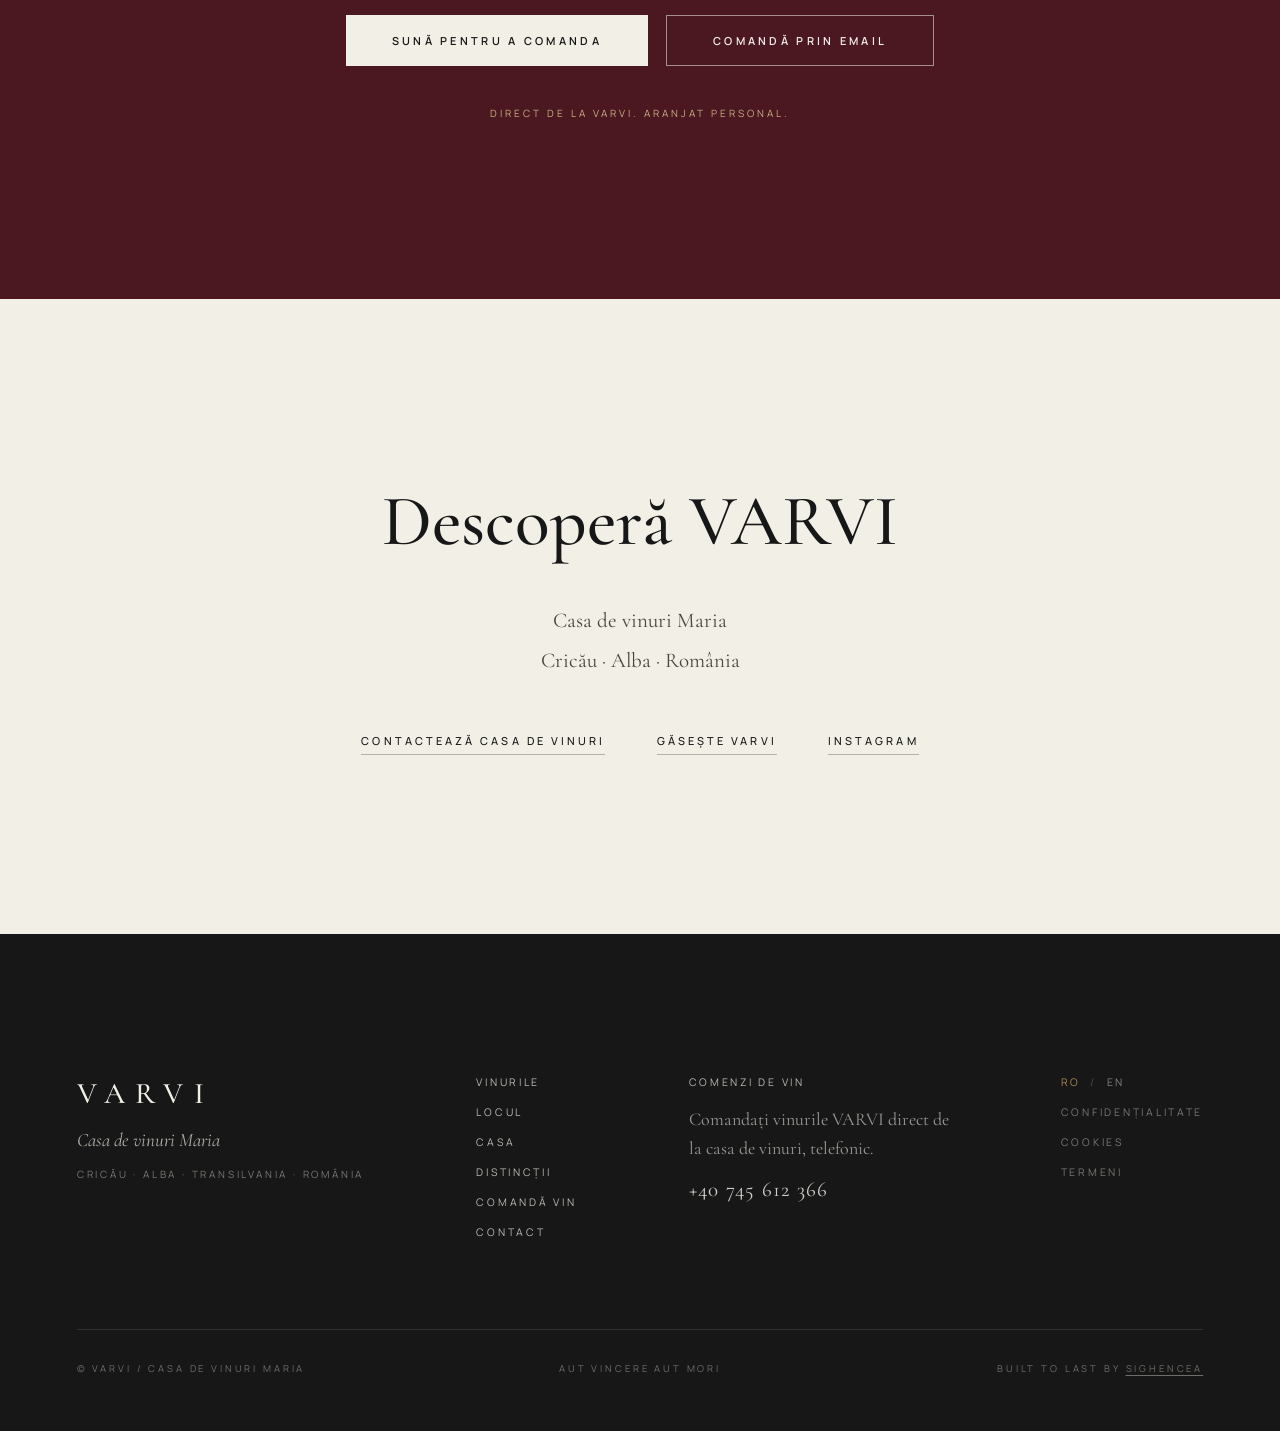
==== commit e7fc2577: "+" ====
--- a/index.html
+++ b/index.html
@@ -200,8 +200,9 @@
         <div class="wine-panel__category" data-i18n="cat.red">Vin roșu · Ediție limitată</div>
         <h3 class="wine-panel__name">Fetească Neagră</h3>
         <div class="wine-panel__meta" data-i18n="meta.fn">2024 · Ediție de 1.200 de sticle</div>
+        <div class="wine-panel__meta" data-i18n="meta.gold">Medalie de aur · Premiat în Alba</div>
         <a class="text-link wine-panel__order" href="#order"><span data-i18n="wine.order">Comandă vin</span>&nbsp;&nbsp;→</a>
-        <button class="text-link wine-panel__cert" data-cert="feteasca-neagra" data-cert-name="Fetească Neagră" data-i18n="wine.viewCert">Vezi diploma de premiere</button>
+        <button class="text-link wine-panel__cert" data-cert="feteasca-neagra-2024-aur-alba-2026" data-cert-name="Fetească Neagră 2024" data-i18n="wine.viewCert">Vezi diploma de premiere</button>
       </div>
     </article>
 
@@ -217,7 +218,7 @@
         <div class="wine-panel__meta">2024</div>
         <div class="wine-panel__meta" data-i18n="meta.gold">Medalie de aur · Premiat în Alba</div>
         <a class="text-link wine-panel__order" href="#order"><span data-i18n="wine.order">Comandă vin</span>&nbsp;&nbsp;→</a>
-        <button class="text-link wine-panel__cert" data-cert="sauvignon-blanc" data-cert-name="Sauvignon Blanc" data-i18n="wine.viewCert">Vezi diploma de premiere</button>
+        <button class="text-link wine-panel__cert" data-cert="sauvignon-blanc-2024-aur-alba-2025" data-cert-name="Sauvignon Blanc 2024" data-i18n="wine.viewCert">Vezi diploma de premiere</button>
       </div>
     </article>
 
@@ -231,9 +232,9 @@
         <div class="wine-panel__category" data-i18n="cat.rose">Vin rozé</div>
         <h3 class="wine-panel__name">Rosé</h3>
         <div class="wine-panel__meta" data-i18n="meta.editionRose">2024 · Ediție de 660 de sticle</div>
-        <div class="wine-panel__meta" data-i18n="meta.gold">Medalie de aur · Premiat în Alba</div>
+        <div class="wine-panel__meta" data-i18n="meta.goldRose">Medalie de aur · Recolta 2023</div>
         <a class="text-link wine-panel__order" href="#order"><span data-i18n="wine.order">Comandă vin</span>&nbsp;&nbsp;→</a>
-        <button class="text-link wine-panel__cert" data-cert="rose" data-cert-name="Rosé" data-i18n="wine.viewCert">Vezi diploma de premiere</button>
+        <button class="text-link wine-panel__cert" data-cert="rose-2023-aur-alba-2024" data-cert-name="Rosé 2023" data-i18n="wine.viewCert">Vezi diploma de premiere</button>
       </div>
     </article>
 
@@ -247,9 +248,9 @@
         <div class="wine-panel__category" data-i18n="cat.blend">Cupaj alb</div>
         <h3 class="wine-panel__name">Fetească Regală &amp; Muscat Ottonel</h3>
         <div class="wine-panel__meta" data-i18n="meta.editionFrm">2024 · Ediție de 1.600 de sticle</div>
-        <div class="wine-panel__meta" data-i18n="meta.bronze">Medalie de bronz · Premiat în Alba</div>
+        <div class="wine-panel__meta" data-i18n="meta.goldFrm">Medalie de aur · Recolta 2022</div>
         <a class="text-link wine-panel__order" href="#order"><span data-i18n="wine.order">Comandă vin</span>&nbsp;&nbsp;→</a>
-        <button class="text-link wine-panel__cert" data-cert="feteasca-regala-muscat" data-cert-name="Fetească Regală &amp; Muscat Ottonel" data-i18n="wine.viewCert">Vezi diploma de premiere</button>
+        <button class="text-link wine-panel__cert" data-cert="feteasca-regala-muscat-ottonel-2022-aur-alba-2024" data-cert-name="Fetească Regală &amp; Muscat Ottonel 2022" data-i18n="wine.viewCert">Vezi diploma de premiere</button>
       </div>
     </article>
 
@@ -259,7 +260,7 @@
 <!-- ======================= The Place ======================= -->
 <section class="place" id="place">
   <div class="place__media">
-    <img src="assets/images/place/landscape_v2.png" alt="Vii transilvănene pe dealuri ondulate, în ceața dimineții, cu pădure în depărtare și lumină de toamnă" width="1536" height="1024" loading="lazy">
+    <img src="assets/images/place/landscape.jpg" alt="Vii transilvănene pe dealuri ondulate, în ceața dimineții, cu pădure în depărtare și lumină de toamnă" width="1536" height="1024" loading="lazy">
   </div>
   <div class="place__scrim"></div>
   <div class="place__content" data-reveal>
@@ -320,21 +321,39 @@
     <div class="awards__grid">
       <div class="award" data-reveal>
         <div class="award__tier" data-i18n="awards.tierGold">Aur</div>
-        <div class="award__wine">Sauvignon Blanc</div>
-        <div class="award__note" data-i18n="awards.note">Premiat în Alba</div>
-        <button class="award__cert" data-cert="sauvignon-blanc" data-cert-name="Sauvignon Blanc" data-i18n="wine.viewCert">Vezi diploma de premiere</button>
-      </div>
-      <div class="award" data-reveal>
-        <div class="award__tier" data-i18n="awards.tierGold">Aur</div>
-        <div class="award__wine">Rosé</div>
-        <div class="award__note" data-i18n="awards.note">Premiat în Alba</div>
-        <button class="award__cert" data-cert="rose" data-cert-name="Rosé" data-i18n="wine.viewCert">Vezi diploma de premiere</button>
-      </div>
-      <div class="award" data-reveal>
-        <div class="award__tier" data-i18n="awards.tierBronze">Bronz</div>
-        <div class="award__wine">Fetească Regală &amp; Muscat Ottonel</div>
-        <div class="award__note" data-i18n="awards.note">Premiat în Alba</div>
-        <button class="award__cert" data-cert="feteasca-regala-muscat" data-cert-name="Fetească Regală &amp; Muscat Ottonel" data-i18n="wine.viewCert">Vezi diploma de premiere</button>
+        <div class="award__wine">Sauvignon Blanc 2025</div>
+        <div class="award__note">Vinarium International · 2026</div>
+        <button class="award__cert" data-cert="sauvignon-blanc-2025-aur-vinarium-2026" data-cert-name="Sauvignon Blanc 2025" data-i18n="wine.viewCert">Vezi diploma de premiere</button>
+      </div>
+      <div class="award" data-reveal>
+        <div class="award__tier" data-i18n="awards.tierGold">Aur</div>
+        <div class="award__wine">Fetească Neagră 2025</div>
+        <div class="award__note"><span data-i18n="awards.note">Premiat în Alba</span> · 2026</div>
+        <button class="award__cert" data-cert="feteasca-neagra-2025-aur-alba-2026" data-cert-name="Fetească Neagră 2025" data-i18n="wine.viewCert">Vezi diploma de premiere</button>
+      </div>
+      <div class="award" data-reveal>
+        <div class="award__tier" data-i18n="awards.tierGold">Aur</div>
+        <div class="award__wine">Fetească Neagră 2024</div>
+        <div class="award__note"><span data-i18n="awards.note">Premiat în Alba</span> · 2026</div>
+        <button class="award__cert" data-cert="feteasca-neagra-2024-aur-alba-2026" data-cert-name="Fetească Neagră 2024" data-i18n="wine.viewCert">Vezi diploma de premiere</button>
+      </div>
+      <div class="award" data-reveal>
+        <div class="award__tier" data-i18n="awards.tierGold">Aur</div>
+        <div class="award__wine">Sauvignon Blanc 2024</div>
+        <div class="award__note"><span data-i18n="awards.note">Premiat în Alba</span> · 2025</div>
+        <button class="award__cert" data-cert="sauvignon-blanc-2024-aur-alba-2025" data-cert-name="Sauvignon Blanc 2024" data-i18n="wine.viewCert">Vezi diploma de premiere</button>
+      </div>
+      <div class="award" data-reveal>
+        <div class="award__tier" data-i18n="awards.tierGold">Aur</div>
+        <div class="award__wine">Fetească Regală &amp; Muscat Ottonel 2022</div>
+        <div class="award__note"><span data-i18n="awards.note">Premiat în Alba</span> · 2024</div>
+        <button class="award__cert" data-cert="feteasca-regala-muscat-ottonel-2022-aur-alba-2024" data-cert-name="Fetească Regală &amp; Muscat Ottonel 2022" data-i18n="wine.viewCert">Vezi diploma de premiere</button>
+      </div>
+      <div class="award" data-reveal>
+        <div class="award__tier" data-i18n="awards.tierGold">Aur</div>
+        <div class="award__wine">Rosé 2023</div>
+        <div class="award__note"><span data-i18n="awards.note">Premiat în Alba</span> · 2024</div>
+        <button class="award__cert" data-cert="rose-2023-aur-alba-2024" data-cert-name="Rosé 2023" data-i18n="wine.viewCert">Vezi diploma de premiere</button>
       </div>
     </div>
   </div>
@@ -373,15 +392,12 @@
     <h2 class="order__title" data-i18n="order.title">Comandă vin VARVI</h2>
     <p class="order__tagline" data-i18n="order.tagline">Vinuri pentru cunoscători.</p>
     <p class="order__copy" data-i18n="order.copy">Vinurile noastre pot fi comandate direct de la casa de vinuri. Pentru a plasa o comandă, contactați-ne telefonic. Vă ajutăm cu plăcere să alegeți vinurile, să confirmăm disponibilitatea și să aranjăm comanda.</p>
-    <!-- When PHONE is set in main.js this becomes a live number; consider
-         converting the span to <a href="tel:…"> at that point. -->
-    <span class="order__phone" data-phone-number>+40 745 612 366</span>
+    <a class="order__phone" href="tel:+40745612366" data-phone-number>+40 745 612 366</a>
     <div class="order__actions">
-      <button class="btn btn--ivory" data-call-cta data-i18n="order.cta">Sună pentru a comanda</button>
+      <a class="btn btn--ivory" href="tel:+40745612366" data-phone-href data-i18n="order.cta">Sună pentru a comanda</a>
       <a class="btn btn--outline-ivory" href="contact.html" data-i18n="order.email">Comandă prin email</a>
     </div>
     <div class="order__motto" data-i18n="order.motto">Direct de la VARVI. Aranjat personal.</div>
-    <div class="order__note mono-note" data-i18n="order.note">[ numărul de telefon urmează, substituent afișat ]</div>
   </div>
 </section>
 
@@ -397,7 +413,6 @@
       <a href="stockists.html" data-i18n="contact.link2">Găsește VARVI</a>
       <a href="#" title="placeholder: profile URL to be supplied">Instagram</a>
     </div>
-    <div class="contact__note mono-note" data-i18n="contact.note">[ datele de contact, punctele de vânzare și linkurile urmează, doar substituenți ]</div>
   </div>
 </section>
 
@@ -423,7 +438,7 @@
       <div class="site-footer__orders">
         <div class="site-footer__orders-title" data-i18n="footer.orderTitle">Comenzi de vin</div>
         <p class="site-footer__orders-copy" data-i18n="footer.orderCopy">Comandați vinurile VARVI direct de la casa de vinuri, telefonic.</p>
-        <span class="site-footer__phone" data-phone-number>+40 745 612 366</span>
+        <a class="site-footer__phone" href="tel:+40745612366" data-phone-number>+40 745 612 366</a>
       </div>
       <div class="site-footer__legal">
         <div class="lang-toggle">
@@ -460,13 +475,8 @@
 <!-- ======================= Certificate lightbox ======================= -->
 <div class="modal lightbox" id="cert-lightbox" role="dialog" aria-modal="true" aria-label="Diploma de premiere" data-i18n-attr="aria-label:wine.viewCert">
   <div class="lightbox__frame" data-modal-card>
-    <div class="lightbox__slot">
-      <!-- Certificate scans not yet supplied: intentional placeholder.
-           Swap the .img-slot for a per-wine <img> when the scans arrive. -->
-      <div class="img-slot">
-        <span class="mono-note" data-i18n="cert.note">[ diploma de premiere urmează, substituent afișat ]</span>
-      </div>
-    </div>
+    <!-- src/alt set per wine from the button's data-cert slug (assets/certificates/<slug>.jpg) -->
+    <img class="lightbox__img" alt="">
   </div>
   <div class="lightbox__bar" data-modal-card>
     <div class="lightbox__name"></div>
@@ -474,15 +484,5 @@
   </div>
 </div>
 
-<!-- ======================= Phone "coming soon" popup ======================= -->
-<div class="modal popup" id="phone-popup" role="dialog" aria-modal="true" aria-labelledby="phone-popup-title">
-  <div class="popup__card" data-modal-card>
-    <img class="popup__crest crest" src="assets/images/brand/crest-logo.png" alt="Blazonul VARVI" width="110" height="73">
-    <div class="popup__title" id="phone-popup-title" data-i18n="phone.soonTitle">Comenzile telefonice vin în curând</div>
-    <p class="popup__copy" data-i18n="phone.soonCopy">Linia noastră de comenzi este în curs de configurare. Până atunci, ne bucurăm să ne scrieți pe email.</p>
-    <button class="btn btn--dark" data-modal-close data-i18n="cert.close">Închide</button>
-  </div>
-</div>
-
 </body>
 </html>
--- a/assets/css/styles.css
+++ b/assets/css/styles.css
@@ -845,7 +845,7 @@
 }
 .awards__grid {
   display: grid;
-  grid-template-columns: repeat(auto-fit, minmax(230px, 1fr));
+  grid-template-columns: repeat(auto-fit, minmax(min(300px, 100%), 1fr)); /* six medals: 3 x 2 on desktop */
   gap: clamp(28px, 4vw, 64px);
   margin-top: clamp(56px, 7vw, 100px);
 }
@@ -1134,9 +1134,15 @@
   background: var(--color-ivory);
   padding: 16px;
   box-shadow: 0 24px 80px rgba(0, 0, 0, .5);
-  width: min(860px, 92vw);
-}
-.lightbox__slot { height: min(72vh, 620px); }
+}
+/* Shrink-wraps portrait and landscape scans alike; the ivory frame is the mat */
+.lightbox__img {
+  display: block;
+  width: auto;
+  height: auto;
+  max-width: min(1100px, calc(92vw - 32px));
+  max-height: min(78vh, 1000px);
+}
 .lightbox__bar { display: flex; align-items: baseline; gap: 28px; color: var(--color-ivory); }
 .lightbox__name { font-size: 22px; font-style: italic; }
 .lightbox__close {
@@ -1258,6 +1264,7 @@
 .cpage-main__phone { display: inline-block; font-size: 24px; margin-top: 14px; }
 .cpage-main__address { font-size: 21px; line-height: 1.7; margin-top: 14px; }
 .cpage-main__note { margin-top: 64px; }
+.e404__cta { margin-top: 48px; }
 
 /* ==========================================================================
    Stockists page
@@ -1395,6 +1402,211 @@
 .lpage-body strong { font-weight: 600; }
 
 /* ==========================================================================
+   Wine pages (one per wine; each page's palette comes from its label)
+   ========================================================================== */
+.wp--sb24 { --wp-bg: var(--color-charcoal); --wp-fg: var(--color-ivory); --wp-hi: var(--color-gold-light); }
+.wp--sb25 { --wp-bg: var(--color-navy); --wp-fg: var(--color-ivory); --wp-hi: var(--color-gold-light); }
+.wp--fn24 { --wp-bg: #FBFAF6; --wp-fg: var(--color-charcoal); --wp-hi: var(--color-oxblood); }
+.wp--fn25 { --wp-bg: var(--color-parchment); --wp-fg: var(--color-charcoal); --wp-hi: var(--color-oxblood); }
+.wp--frm  { --wp-bg: var(--color-forest); --wp-fg: var(--color-ivory); --wp-hi: var(--color-gold-light); }
+.wp--rose { --wp-bg: var(--color-oxblood); --wp-fg: var(--color-ivory); --wp-hi: var(--color-gold-light); }
+
+/* 1 · Showcase: full-bleed photograph, darkened only at the top so the
+   header stays legible over light stone backgrounds */
+.wp-hero {
+  position: relative;
+  height: 88svh;
+  min-height: 560px;
+  background: var(--wp-bg);
+  overflow: hidden;
+}
+.wp-hero__img { position: absolute; inset: 0; width: 100%; height: 100%; object-fit: cover; }
+.wp-hero__scrim {
+  position: absolute;
+  inset: 0;
+  pointer-events: none;
+  background: linear-gradient(to bottom, rgba(22,23,22,.5) 0%, rgba(22,23,22,0) 24%);
+}
+
+/* Title band in the label colour */
+.wp-intro {
+  background: var(--wp-bg);
+  color: var(--wp-fg);
+  text-align: center;
+  padding: clamp(72px, 9vw, 130px) 24px clamp(80px, 10vw, 140px);
+}
+.wp-intro__category { color: var(--wp-hi); }
+.wp-intro__name {
+  font-size: clamp(52px, 8vw, 124px);
+  font-weight: 500;
+  line-height: 1.02;
+  margin: 26px 0 0;
+  text-wrap: balance;
+}
+.wp-intro__vintage {
+  font-size: clamp(30px, 3.4vw, 50px);
+  font-style: italic;
+  color: var(--wp-hi);
+  margin-top: 10px;
+}
+.wp-intro__meta {
+  display: flex;
+  justify-content: center;
+  flex-wrap: wrap;
+  gap: 10px 22px;
+  margin-top: 34px;
+  font-family: var(--font-sans);
+  font-size: 10.5px;
+  letter-spacing: .3em;
+  text-transform: uppercase;
+  opacity: .72;
+}
+.wp-intro__meta .dot { color: var(--wp-hi); }
+/* Medal mark: a small gold seal; opens the diploma */
+.wp-medal {
+  display: inline-flex;
+  align-items: center;
+  gap: 16px;
+  margin-top: 46px;
+  font-family: var(--font-sans);
+  font-size: 10.5px;
+  letter-spacing: .26em;
+  text-transform: uppercase;
+  color: var(--wp-hi);
+}
+.wp-medal__seal {
+  width: 54px;
+  height: 54px;
+  border-radius: 50%;
+  border: 1px solid currentColor;
+  box-shadow: inset 0 0 0 4px var(--wp-bg), inset 0 0 0 5px currentColor;
+  display: grid;
+  place-items: center;
+  font-size: 9.5px;
+  letter-spacing: .2em;
+  font-weight: 600;
+}
+.wp-medal__label { border-bottom: 1px solid currentColor; padding-bottom: 4px; }
+.wp-medal:hover .wp-medal__label { opacity: .75; }
+
+/* 2 · Story: the back label, set as an editorial piece */
+.wp-story { padding: var(--section-pad) 0; }
+.wp-story__grid { display: grid; gap: 36px; }
+.wp-story__epigraph { margin: 0; max-width: 46ch; }
+.wp-story__epigraph p {
+  font-size: clamp(19px, 1.6vw, 23px);
+  font-style: italic;
+  line-height: 1.6;
+  color: var(--color-ink-muted);
+  margin: 0;
+}
+.wp-story__epigraph footer {
+  margin-top: 14px;
+  font-family: var(--font-sans);
+  font-size: 10px;
+  letter-spacing: .3em;
+  text-transform: uppercase;
+  color: var(--color-ink-faint);
+}
+.wp-story__text {
+  font-size: clamp(27px, 2.8vw, 42px);
+  font-weight: 400;
+  line-height: 1.42;
+  margin: clamp(48px, 6vw, 80px) 0 0;
+  max-width: 32ch;
+  text-wrap: pretty;
+}
+@media (min-width: 900px) {
+  .wp-story__grid { grid-template-columns: minmax(160px, 1fr) 4fr; gap: 64px; }
+}
+
+/* 3 · Characteristics: the spec sheet */
+.wp-specs { background: var(--color-parchment); padding: var(--section-pad) 0; }
+.wp-specs__grid { display: grid; gap: 56px; }
+.wp-specs__title { font-size: clamp(38px, 4.4vw, 64px); font-weight: 500; margin: 22px 0 0; line-height: 1.1; }
+.wp-specs__pairing { margin-top: 44px; max-width: 40ch; }
+.wp-specs__pairing-label {
+  font-family: var(--font-sans);
+  font-size: 10px;
+  letter-spacing: .3em;
+  text-transform: uppercase;
+  color: var(--color-brass);
+  font-weight: 600;
+}
+.wp-specs__pairing p { font-size: 21px; line-height: 1.65; margin: 14px 0 0; color: var(--color-ink); }
+.wp-specs__list { margin: 0; border-bottom: 1px solid var(--color-hairline); }
+.wp-specs__row {
+  display: grid;
+  grid-template-columns: minmax(120px, 2fr) 3fr;
+  gap: 20px;
+  align-items: baseline;
+  padding: 20px 0;
+  border-top: 1px solid var(--color-hairline);
+}
+.wp-specs__row dt {
+  font-family: var(--font-sans);
+  font-size: 10px;
+  letter-spacing: .26em;
+  text-transform: uppercase;
+  color: var(--color-ink-muted);
+}
+.wp-specs__row dd { margin: 0; font-size: 22px; }
+.wp-specs__note { margin-top: 18px; font-family: var(--font-sans); font-size: 11px; letter-spacing: .08em; color: var(--color-ink-faint); }
+@media (min-width: 900px) {
+  .wp-specs__grid { grid-template-columns: 1fr 1fr; gap: clamp(64px, 8vw, 140px); }
+}
+
+/* 4 · Distinction: the gold medal with its diploma */
+.wp-award { background: var(--color-navy); color: var(--color-ivory); padding: var(--section-pad) 0; }
+.wp-award__grid { display: grid; gap: 56px; align-items: center; }
+.wp-award__thumb {
+  justify-self: center;
+  background: var(--color-ivory);
+  padding: 12px;
+  box-shadow: 0 24px 70px rgba(0, 0, 0, .45);
+  transition: transform .6s var(--ease);
+}
+.wp-award__thumb:hover { transform: translateY(-6px); }
+.wp-award__thumb img { display: block; width: auto; height: auto; max-width: min(340px, 76vw); max-height: 480px; }
+.wp-award__tier { font-size: clamp(40px, 5vw, 72px); font-weight: 500; margin: 22px 0 0; line-height: 1.1; }
+.wp-award__contest {
+  font-size: clamp(19px, 1.5vw, 22px);
+  line-height: 1.65;
+  color: rgba(242, 239, 231, .8);
+  margin: 26px 0 0;
+  max-width: 42ch;
+}
+.wp-award__cert { display: inline-block; margin-top: 34px; color: var(--color-gold-light); }
+@media (min-width: 900px) {
+  .wp-award__grid { grid-template-columns: 1fr 1fr; gap: clamp(64px, 8vw, 140px); }
+}
+
+/* 6 · The rest of the collection, each card in its label colour */
+.wp-more { padding: var(--section-pad) 0; }
+.wp-more__title { font-size: clamp(38px, 4.4vw, 64px); font-weight: 500; margin: 22px 0 0; line-height: 1.1; }
+.wp-more__grid {
+  display: grid;
+  grid-template-columns: repeat(auto-fit, minmax(min(210px, 100%), 1fr));
+  gap: clamp(14px, 1.6vw, 22px);
+  margin-top: clamp(48px, 6vw, 80px);
+}
+.wp-card {
+  display: flex;
+  flex-direction: column;
+  min-height: 250px;
+  padding: 30px 28px;
+  background: var(--wp-bg);
+  color: var(--wp-fg);
+  transition: transform .6s var(--ease);
+}
+.wp-card:hover { color: var(--wp-fg); transform: translateY(-4px); }
+.wp-card.wp--fn24 { box-shadow: inset 0 0 0 1px var(--color-hairline); }
+.wp-card__vintage { font-family: var(--font-sans); font-size: 10px; letter-spacing: .3em; color: var(--wp-hi); }
+.wp-card__name { font-size: 28px; font-weight: 500; line-height: 1.15; margin-top: 16px; }
+.wp-card__link { margin-top: auto; padding-top: 28px; align-self: flex-start; }
+@media (max-width: 600px) { .wp-card { min-height: 180px; } }
+
+/* ==========================================================================
    Back to top (appears once the hero has been scrolled past)
    ========================================================================== */
 .back-top {
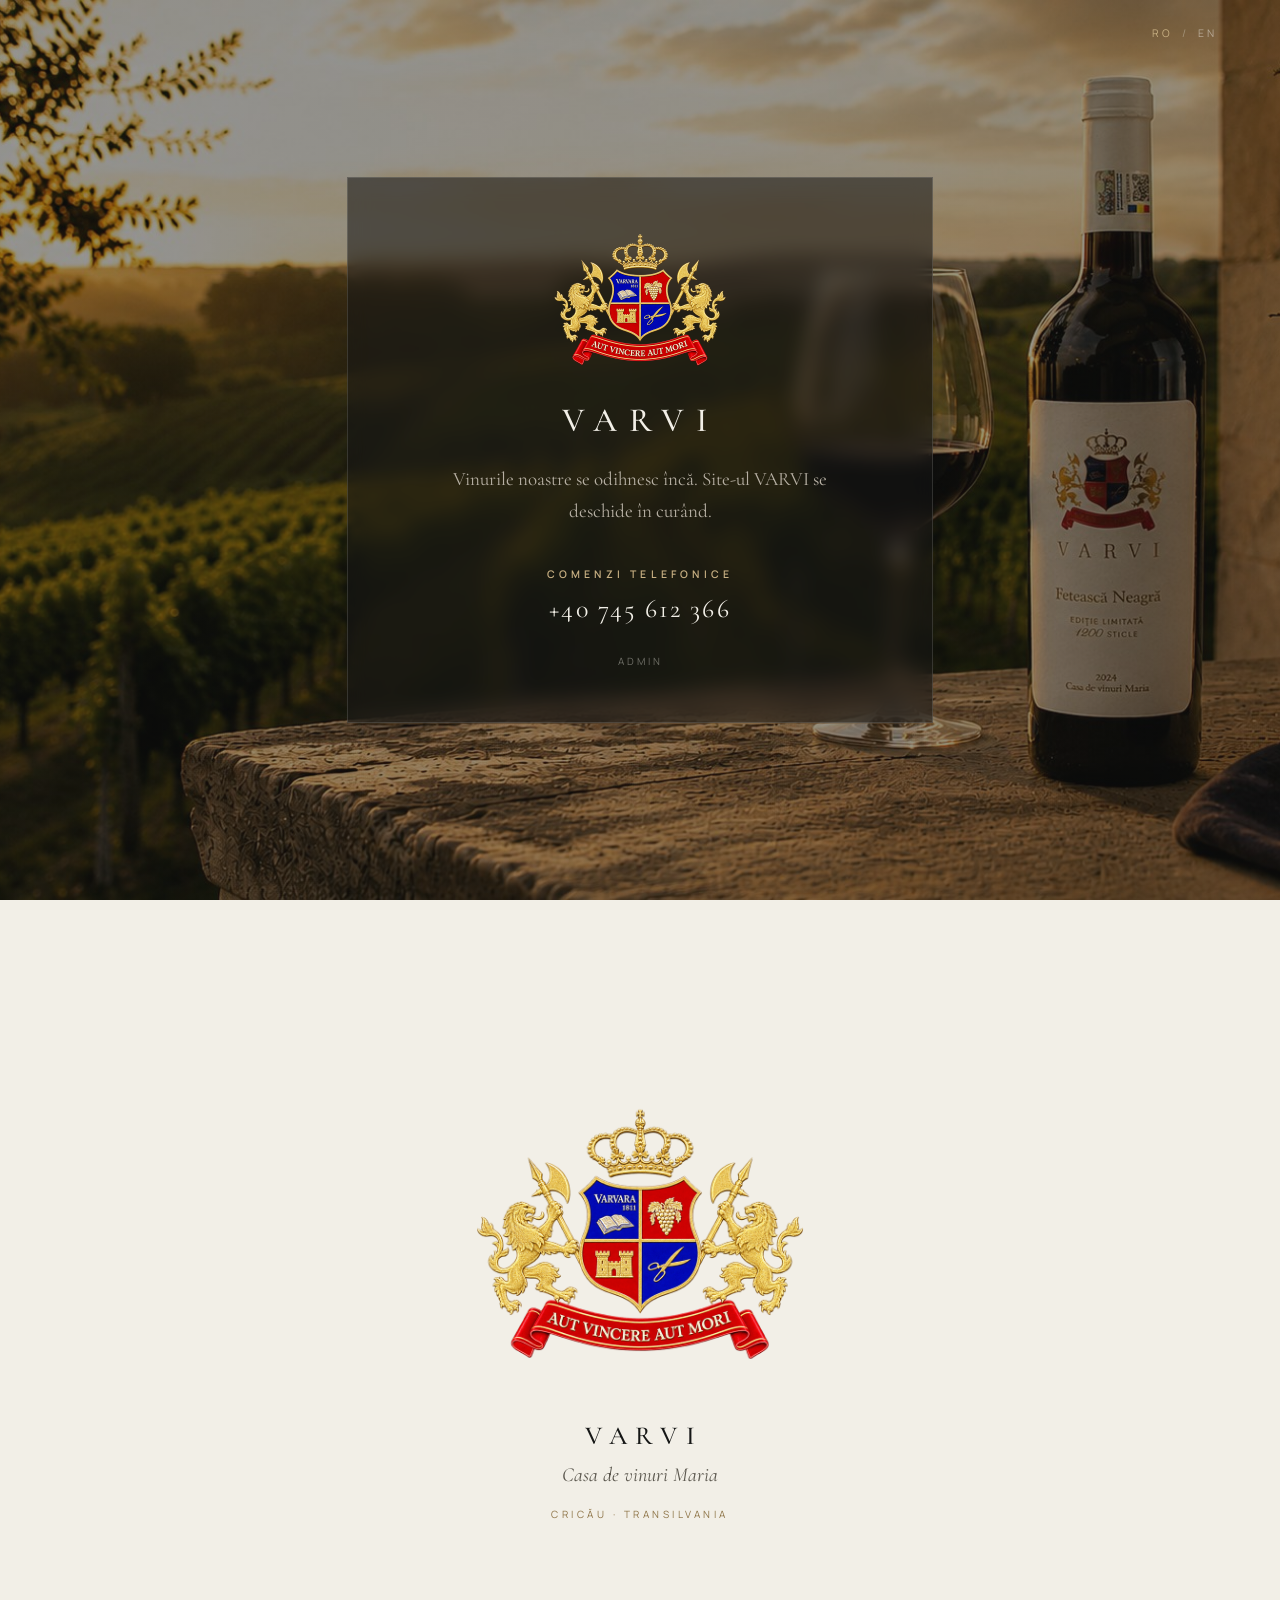
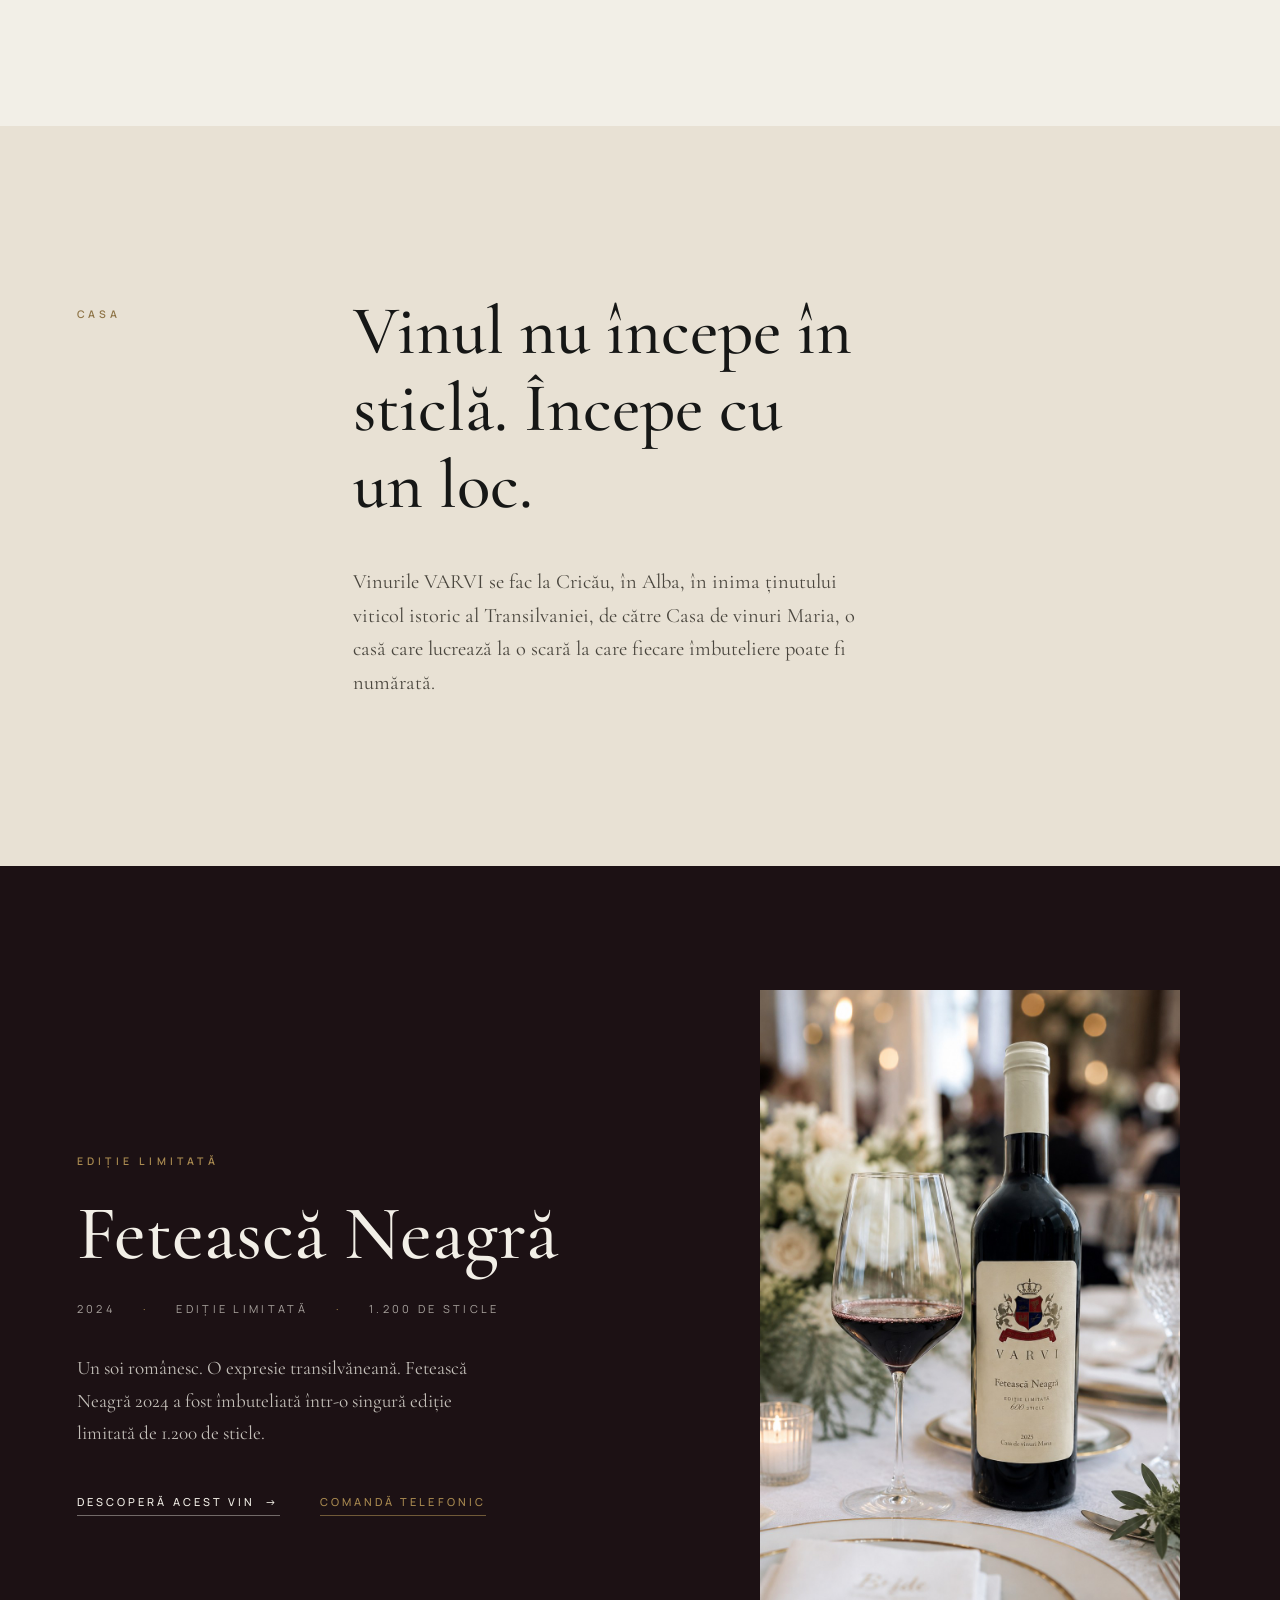
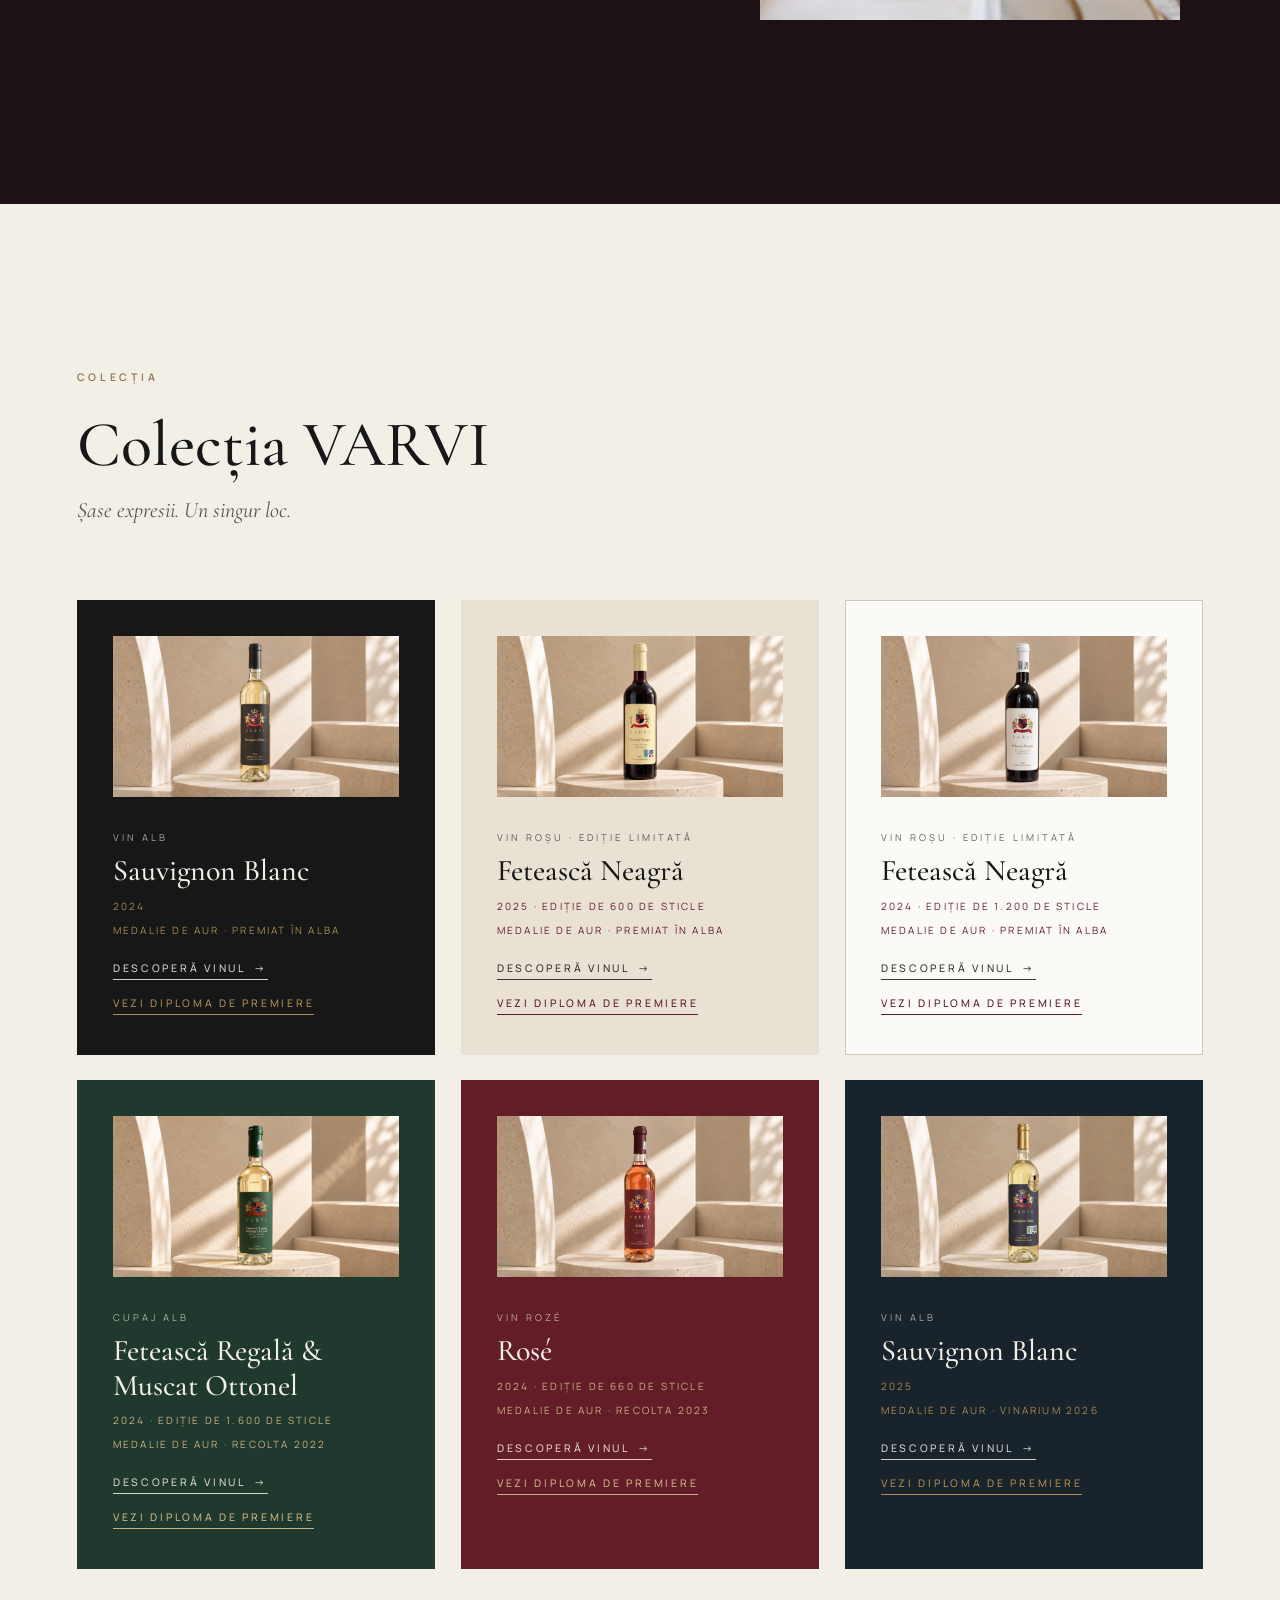
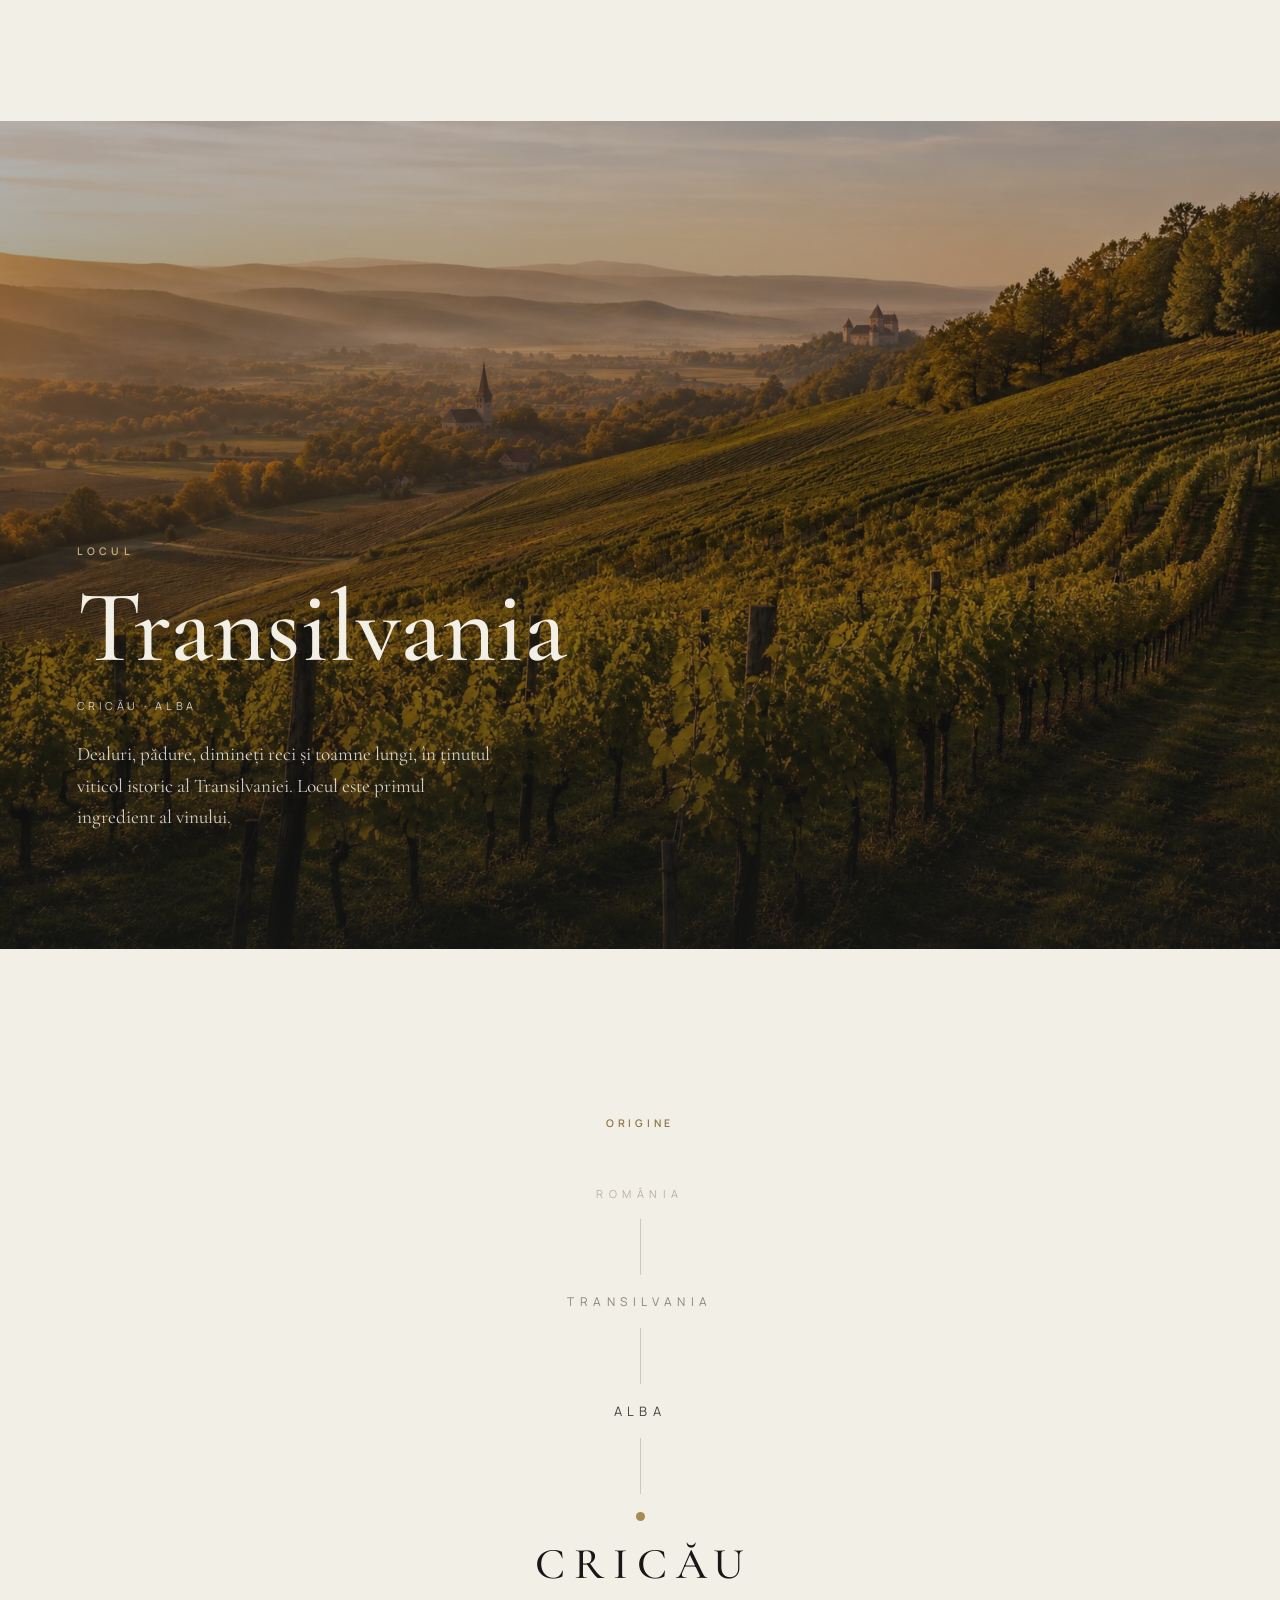
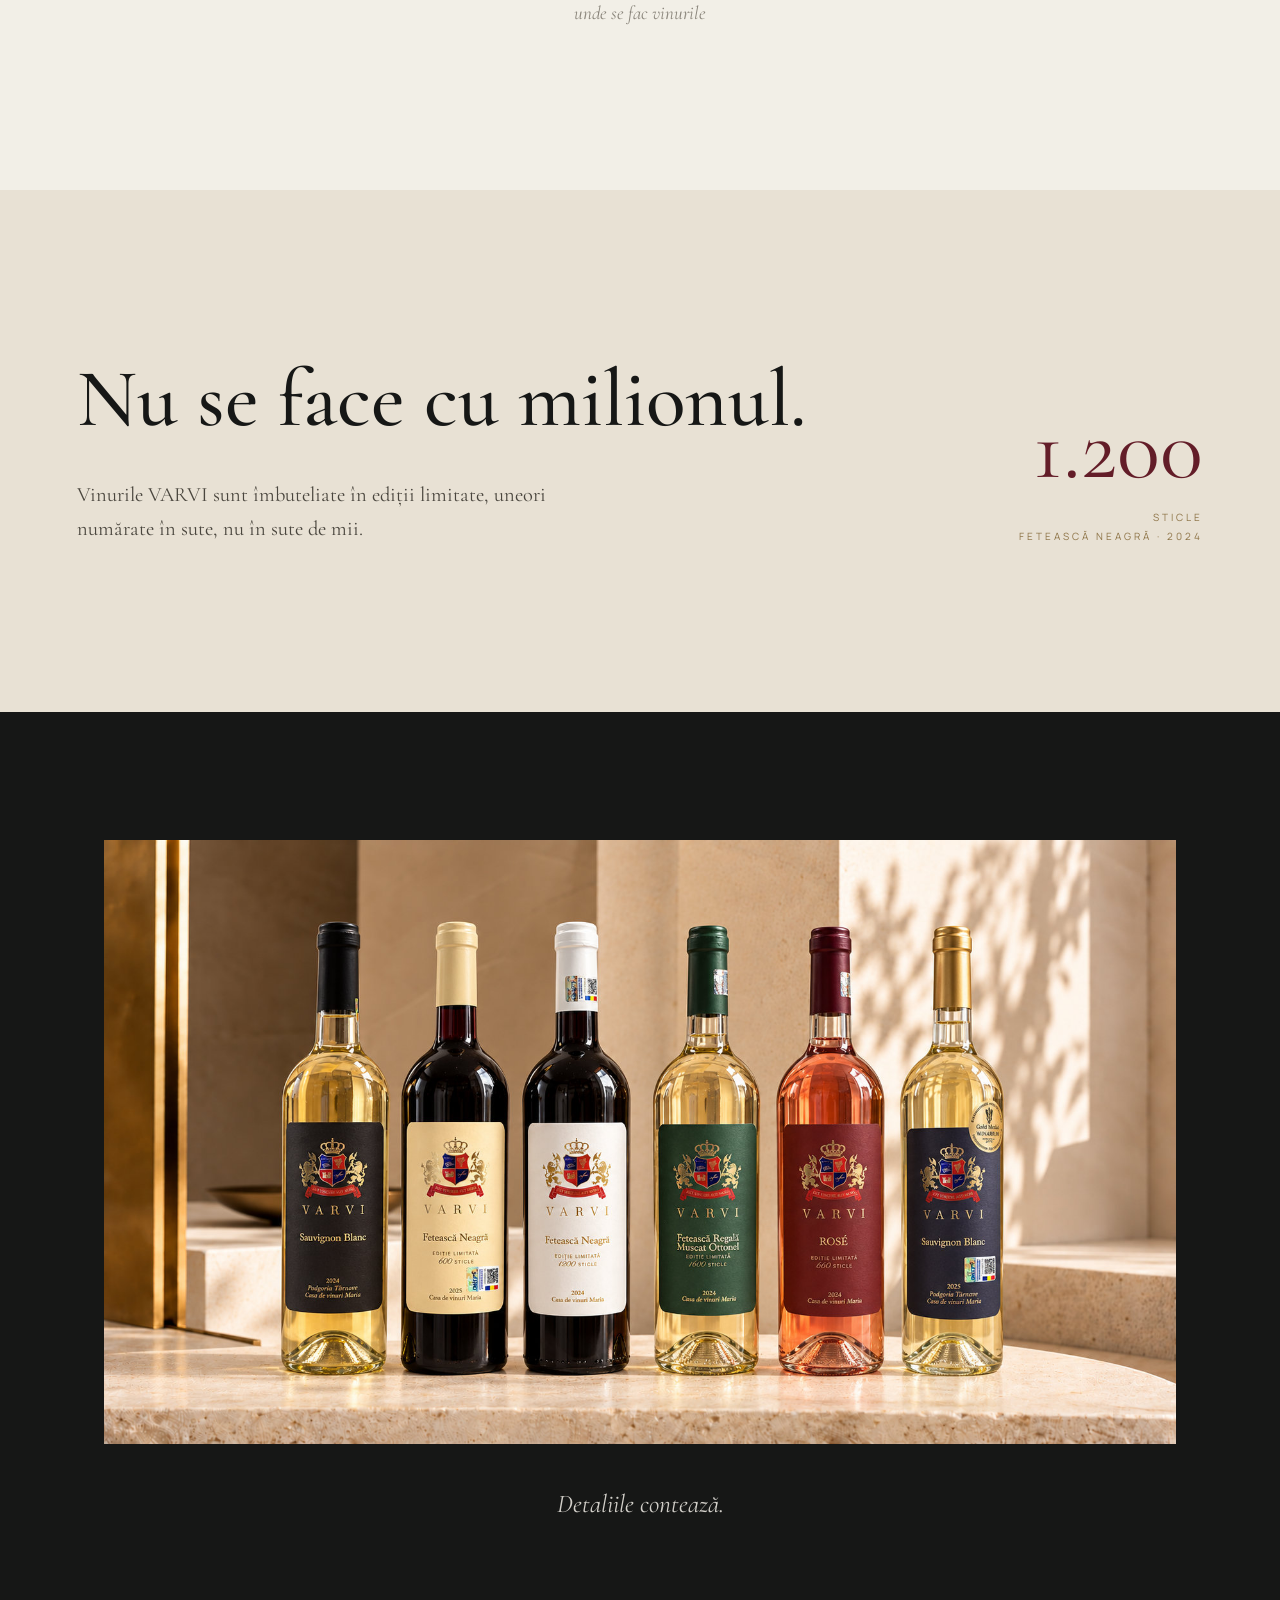
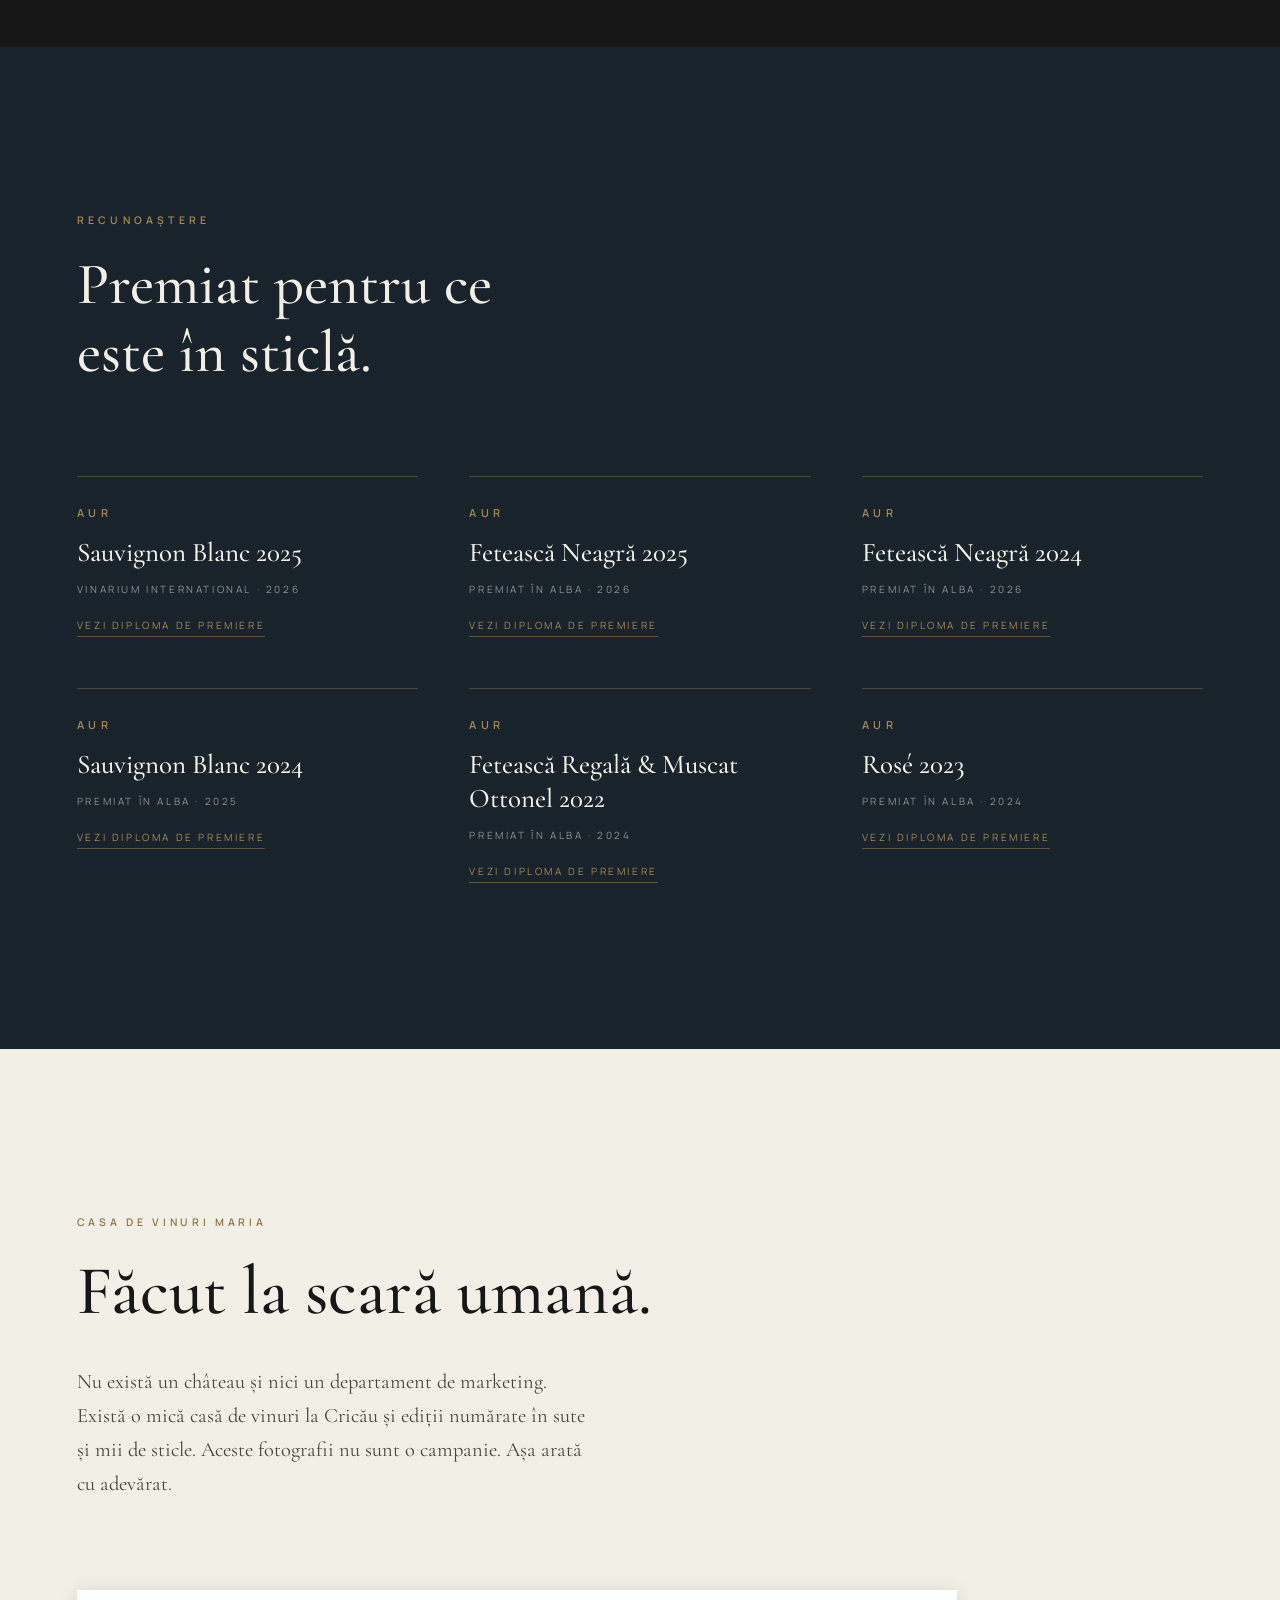
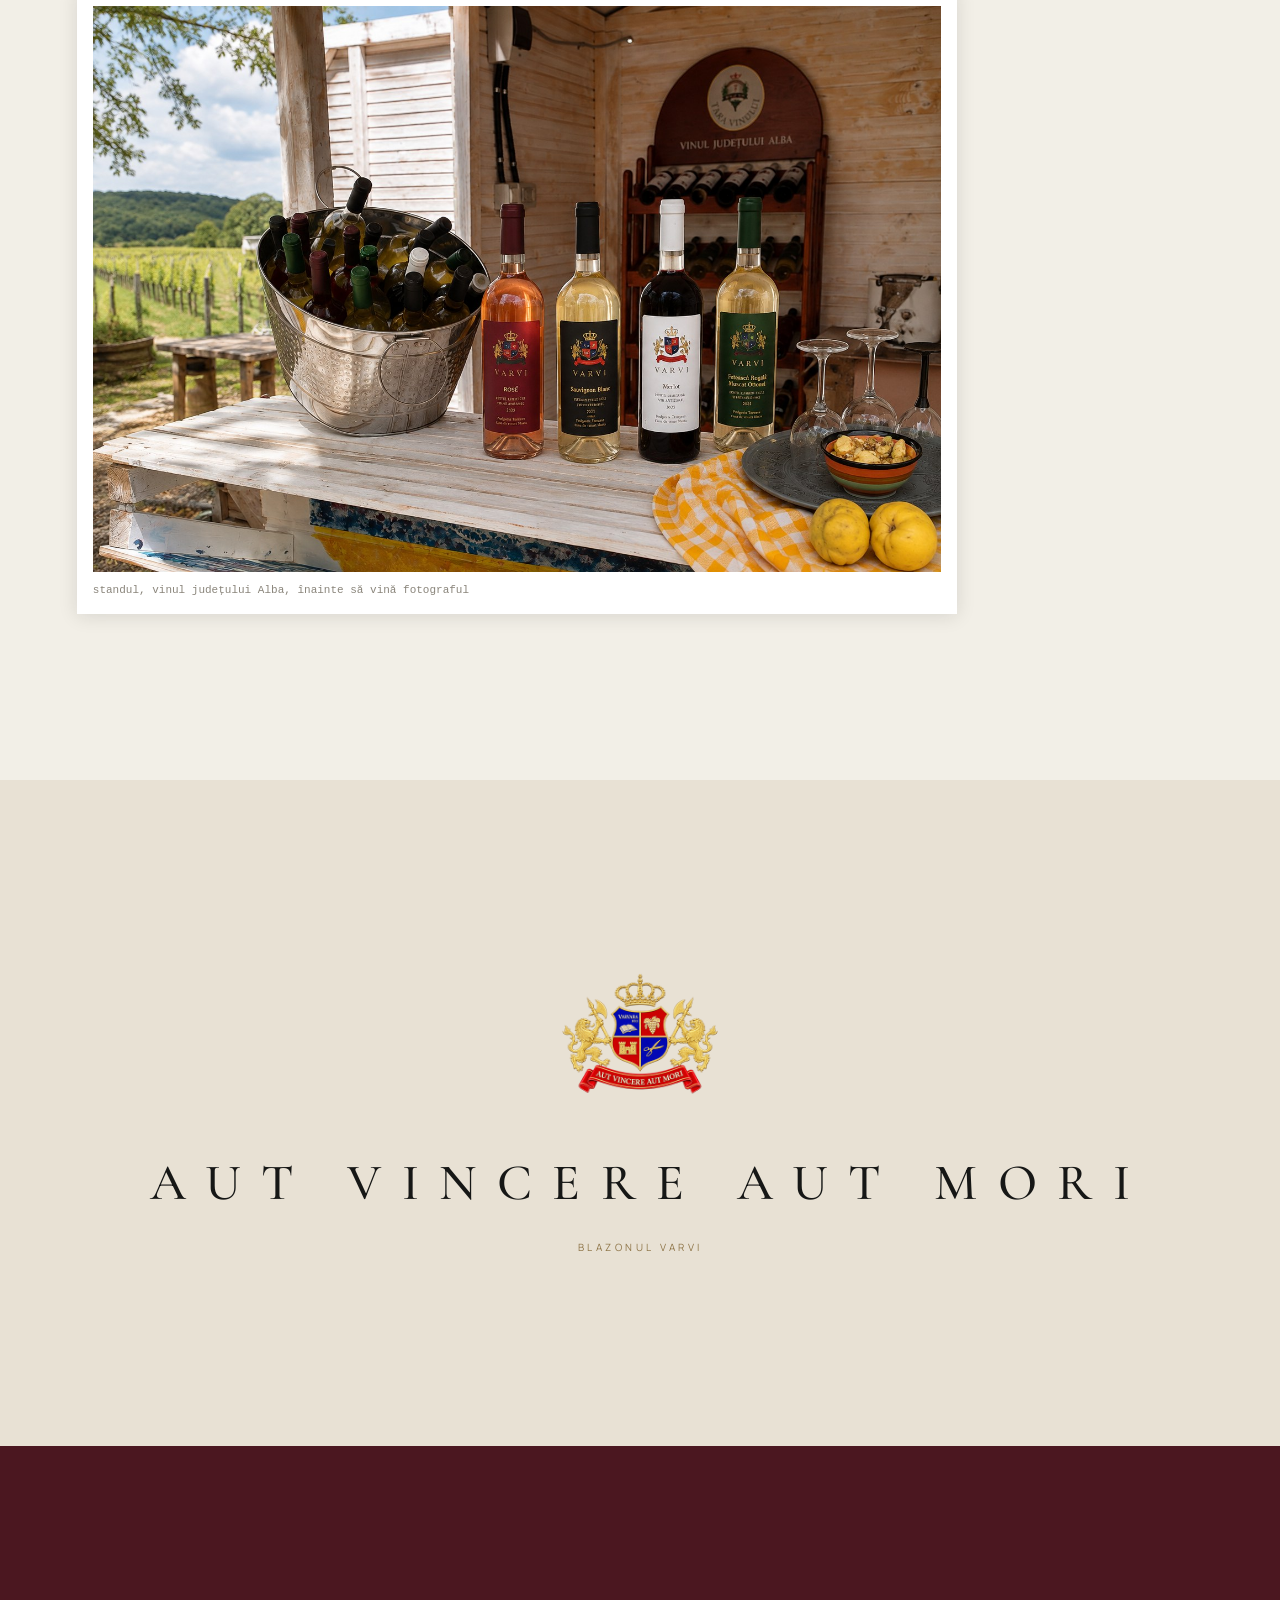
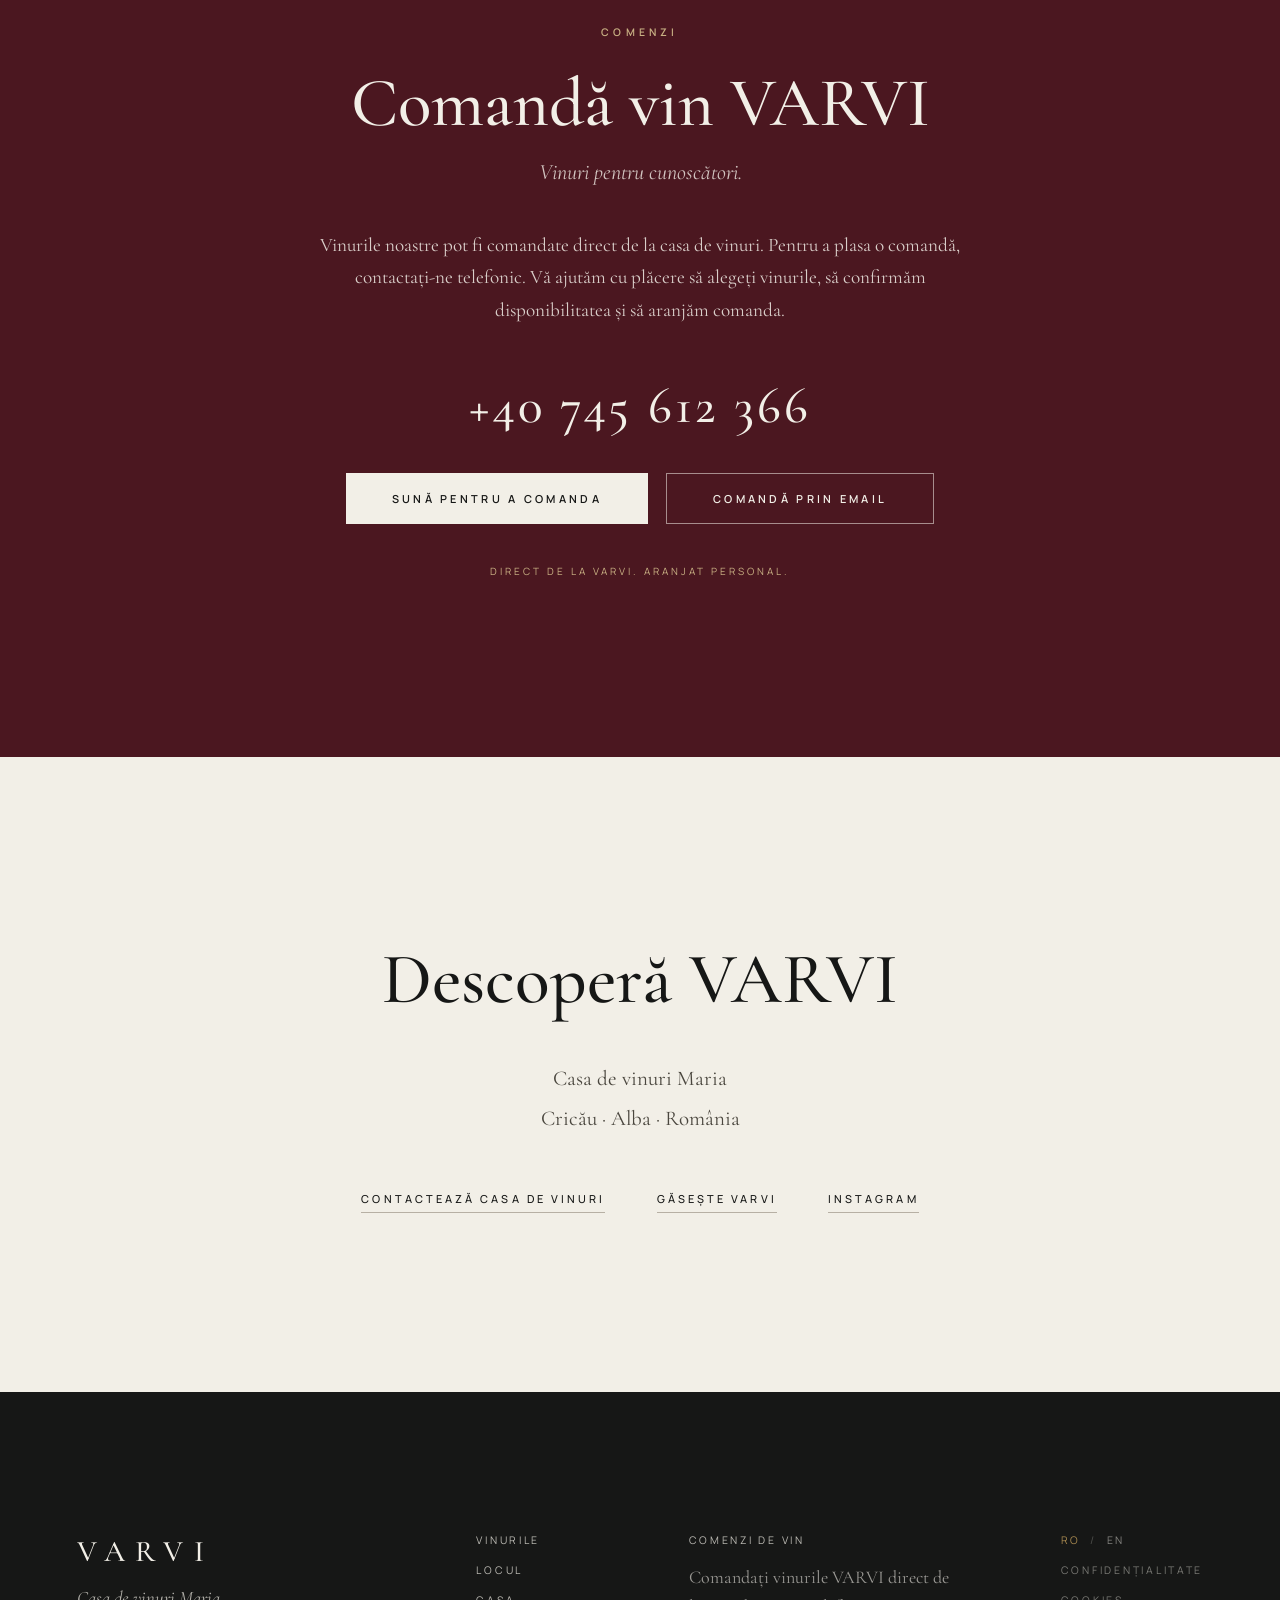
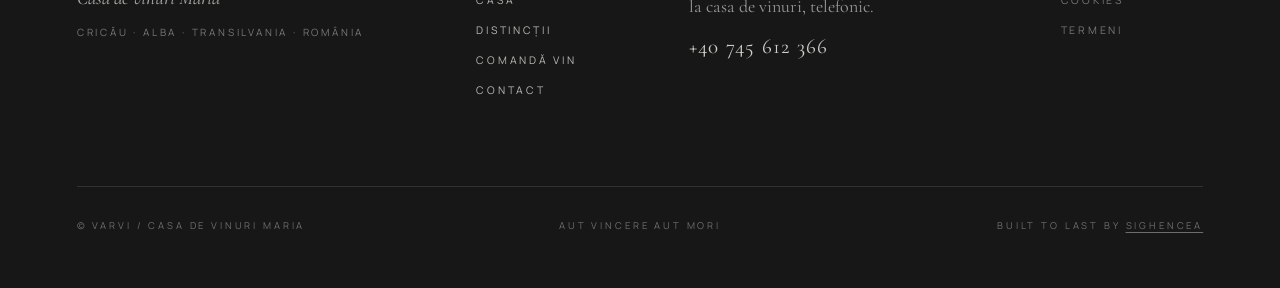
==== commit 83d0a039: "+" ====
--- a/index.html
+++ b/index.html
@@ -171,7 +171,7 @@
       </div>
       <p class="flagship__copy" data-i18n="flag.copy">Un soi românesc. O expresie transilvăneană. Fetească Neagră 2024 a fost îmbuteliată într-o singură ediție limitată de 1.200 de sticle.</p>
       <div class="flagship__links">
-        <a href="#wines"><span data-i18n="flag.link">Descoperă acest vin</span>&nbsp;&nbsp;→</a>
+        <a href="feteasca-neagra-2024.html"><span data-i18n="flag.link">Descoperă acest vin</span>&nbsp;&nbsp;→</a>
         <a class="gold" href="#order" data-i18n="flag.order">Comandă telefonic</a>
       </div>
     </div>
@@ -190,67 +190,99 @@
   </div>
   <div class="collection__row">
 
-    <article class="wine-panel wine-panel--fn">
-      <div class="wine-panel__media">
+    <article class="wine-panel wine-panel--sb24">
+      <a class="wine-panel__media" href="sauvignon-blanc-2024.html" tabindex="-1" aria-hidden="true">
         <div class="wine-panel__frame">
-          <img src="assets/images/wines/feteasca-neagra.jpg" alt="Sticlă de VARVI Fetească Neagră cu etichetă ivorie, pe un piedestal de piatră" width="1672" height="941" loading="lazy">
-        </div>
-      </div>
+          <img src="assets/images/wines/sauvignon-blanc-2024.jpg" alt="Sticlă de VARVI Sauvignon Blanc 2024 cu etichetă neagră, pe un piedestal de travertin" width="1672" height="941" loading="lazy">
+        </div>
+      </a>
+      <div class="wine-panel__body">
+        <div class="wine-panel__category" data-i18n="cat.white">Vin alb</div>
+        <h3 class="wine-panel__name"><a href="sauvignon-blanc-2024.html">Sauvignon Blanc</a></h3>
+        <div class="wine-panel__meta">2024</div>
+        <div class="wine-panel__meta" data-i18n="meta.gold">Medalie de aur · Premiat în Alba</div>
+        <a class="text-link wine-panel__order" href="sauvignon-blanc-2024.html"><span data-i18n="wine.discover">Descoperă vinul</span>&nbsp;&nbsp;→</a>
+        <button class="text-link wine-panel__cert" data-cert="sauvignon-blanc-2024-aur-alba-2025" data-cert-name="Sauvignon Blanc 2024" data-i18n="wine.viewCert">Vezi diploma de premiere</button>
+      </div>
+    </article>
+
+    <article class="wine-panel wine-panel--fn25">
+      <a class="wine-panel__media" href="feteasca-neagra-2025.html" tabindex="-1" aria-hidden="true">
+        <div class="wine-panel__frame">
+          <img src="assets/images/wines/feteasca-neagra-2025.jpg" alt="Sticlă de VARVI Fetească Neagră 2025 cu etichetă crem, pe un piedestal de travertin" width="1672" height="941" loading="lazy">
+        </div>
+      </a>
       <div class="wine-panel__body">
         <div class="wine-panel__category" data-i18n="cat.red">Vin roșu · Ediție limitată</div>
-        <h3 class="wine-panel__name">Fetească Neagră</h3>
+        <h3 class="wine-panel__name"><a href="feteasca-neagra-2025.html">Fetească Neagră</a></h3>
+        <div class="wine-panel__meta" data-i18n="meta.fn25">2025 · Ediție de 600 de sticle</div>
+        <div class="wine-panel__meta" data-i18n="meta.gold">Medalie de aur · Premiat în Alba</div>
+        <a class="text-link wine-panel__order" href="feteasca-neagra-2025.html"><span data-i18n="wine.discover">Descoperă vinul</span>&nbsp;&nbsp;→</a>
+        <button class="text-link wine-panel__cert" data-cert="feteasca-neagra-2025-aur-alba-2026" data-cert-name="Fetească Neagră 2025" data-i18n="wine.viewCert">Vezi diploma de premiere</button>
+      </div>
+    </article>
+
+    <article class="wine-panel wine-panel--fn24">
+      <a class="wine-panel__media" href="feteasca-neagra-2024.html" tabindex="-1" aria-hidden="true">
+        <div class="wine-panel__frame">
+          <img src="assets/images/wines/feteasca-neagra-2024.jpg" alt="Sticlă de VARVI Fetească Neagră 2024 cu etichetă albă, pe un piedestal de travertin" width="1672" height="941" loading="lazy">
+        </div>
+      </a>
+      <div class="wine-panel__body">
+        <div class="wine-panel__category" data-i18n="cat.red">Vin roșu · Ediție limitată</div>
+        <h3 class="wine-panel__name"><a href="feteasca-neagra-2024.html">Fetească Neagră</a></h3>
         <div class="wine-panel__meta" data-i18n="meta.fn">2024 · Ediție de 1.200 de sticle</div>
         <div class="wine-panel__meta" data-i18n="meta.gold">Medalie de aur · Premiat în Alba</div>
-        <a class="text-link wine-panel__order" href="#order"><span data-i18n="wine.order">Comandă vin</span>&nbsp;&nbsp;→</a>
+        <a class="text-link wine-panel__order" href="feteasca-neagra-2024.html"><span data-i18n="wine.discover">Descoperă vinul</span>&nbsp;&nbsp;→</a>
         <button class="text-link wine-panel__cert" data-cert="feteasca-neagra-2024-aur-alba-2026" data-cert-name="Fetească Neagră 2024" data-i18n="wine.viewCert">Vezi diploma de premiere</button>
       </div>
     </article>
 
-    <article class="wine-panel wine-panel--sb">
-      <div class="wine-panel__media">
+    <article class="wine-panel wine-panel--frm">
+      <a class="wine-panel__media" href="feteasca-regala-muscat-ottonel-2024.html" tabindex="-1" aria-hidden="true">
         <div class="wine-panel__frame">
-          <img src="assets/images/wines/sauvignon-blanc.jpg" alt="Sticlă de VARVI Sauvignon Blanc cu etichetă neagră, pe un piedestal de piatră" width="1672" height="941" loading="lazy">
-        </div>
-      </div>
+          <img src="assets/images/wines/feteasca-regala-muscat-ottonel-2024.jpg" alt="Sticlă de VARVI Fetească Regală și Muscat Ottonel 2024 cu etichetă verde, pe un piedestal de travertin" width="1672" height="941" loading="lazy">
+        </div>
+      </a>
+      <div class="wine-panel__body">
+        <div class="wine-panel__category" data-i18n="cat.blend">Cupaj alb</div>
+        <h3 class="wine-panel__name"><a href="feteasca-regala-muscat-ottonel-2024.html">Fetească Regală &amp; Muscat Ottonel</a></h3>
+        <div class="wine-panel__meta" data-i18n="meta.editionFrm">2024 · Ediție de 1.600 de sticle</div>
+        <div class="wine-panel__meta" data-i18n="meta.goldFrm">Medalie de aur · Recolta 2022</div>
+        <a class="text-link wine-panel__order" href="feteasca-regala-muscat-ottonel-2024.html"><span data-i18n="wine.discover">Descoperă vinul</span>&nbsp;&nbsp;→</a>
+        <button class="text-link wine-panel__cert" data-cert="feteasca-regala-muscat-ottonel-2022-aur-alba-2024" data-cert-name="Fetească Regală &amp; Muscat Ottonel 2022" data-i18n="wine.viewCert">Vezi diploma de premiere</button>
+      </div>
+    </article>
+
+    <article class="wine-panel wine-panel--rose">
+      <a class="wine-panel__media" href="rose-2024.html" tabindex="-1" aria-hidden="true">
+        <div class="wine-panel__frame">
+          <img src="assets/images/wines/rose-2024.jpg" alt="Sticlă de VARVI Rosé 2024 cu etichetă vișinie, pe un piedestal de travertin" width="1672" height="941" loading="lazy">
+        </div>
+      </a>
+      <div class="wine-panel__body">
+        <div class="wine-panel__category" data-i18n="cat.rose">Vin rozé</div>
+        <h3 class="wine-panel__name"><a href="rose-2024.html">Rosé</a></h3>
+        <div class="wine-panel__meta" data-i18n="meta.editionRose">2024 · Ediție de 660 de sticle</div>
+        <div class="wine-panel__meta" data-i18n="meta.goldRose">Medalie de aur · Recolta 2023</div>
+        <a class="text-link wine-panel__order" href="rose-2024.html"><span data-i18n="wine.discover">Descoperă vinul</span>&nbsp;&nbsp;→</a>
+        <button class="text-link wine-panel__cert" data-cert="rose-2023-aur-alba-2024" data-cert-name="Rosé 2023" data-i18n="wine.viewCert">Vezi diploma de premiere</button>
+      </div>
+    </article>
+
+    <article class="wine-panel wine-panel--sb25">
+      <a class="wine-panel__media" href="sauvignon-blanc-2025.html" tabindex="-1" aria-hidden="true">
+        <div class="wine-panel__frame">
+          <img src="assets/images/wines/sauvignon-blanc-2025.jpg" alt="Sticlă de VARVI Sauvignon Blanc 2025 cu etichetă bleumarin și medalia de aur Vinarium, pe un piedestal de travertin" width="1672" height="941" loading="lazy">
+        </div>
+      </a>
       <div class="wine-panel__body">
         <div class="wine-panel__category" data-i18n="cat.white">Vin alb</div>
-        <h3 class="wine-panel__name">Sauvignon Blanc</h3>
-        <div class="wine-panel__meta">2024</div>
-        <div class="wine-panel__meta" data-i18n="meta.gold">Medalie de aur · Premiat în Alba</div>
-        <a class="text-link wine-panel__order" href="#order"><span data-i18n="wine.order">Comandă vin</span>&nbsp;&nbsp;→</a>
-        <button class="text-link wine-panel__cert" data-cert="sauvignon-blanc-2024-aur-alba-2025" data-cert-name="Sauvignon Blanc 2024" data-i18n="wine.viewCert">Vezi diploma de premiere</button>
-      </div>
-    </article>
-
-    <article class="wine-panel wine-panel--rose">
-      <div class="wine-panel__media">
-        <div class="wine-panel__frame">
-          <img src="assets/images/wines/rose.jpg" alt="Sticlă de VARVI Rosé cu etichetă vișinie, pe un piedestal de piatră" width="1672" height="941" loading="lazy">
-        </div>
-      </div>
-      <div class="wine-panel__body">
-        <div class="wine-panel__category" data-i18n="cat.rose">Vin rozé</div>
-        <h3 class="wine-panel__name">Rosé</h3>
-        <div class="wine-panel__meta" data-i18n="meta.editionRose">2024 · Ediție de 660 de sticle</div>
-        <div class="wine-panel__meta" data-i18n="meta.goldRose">Medalie de aur · Recolta 2023</div>
-        <a class="text-link wine-panel__order" href="#order"><span data-i18n="wine.order">Comandă vin</span>&nbsp;&nbsp;→</a>
-        <button class="text-link wine-panel__cert" data-cert="rose-2023-aur-alba-2024" data-cert-name="Rosé 2023" data-i18n="wine.viewCert">Vezi diploma de premiere</button>
-      </div>
-    </article>
-
-    <article class="wine-panel wine-panel--frm">
-      <div class="wine-panel__media">
-        <div class="wine-panel__frame">
-          <img src="assets/images/wines/feteasca-regala-muscat.jpg" alt="Sticlă de VARVI Fetească Regală și Muscat Ottonel cu etichetă verde, pe un piedestal de piatră" width="1672" height="941" loading="lazy">
-        </div>
-      </div>
-      <div class="wine-panel__body">
-        <div class="wine-panel__category" data-i18n="cat.blend">Cupaj alb</div>
-        <h3 class="wine-panel__name">Fetească Regală &amp; Muscat Ottonel</h3>
-        <div class="wine-panel__meta" data-i18n="meta.editionFrm">2024 · Ediție de 1.600 de sticle</div>
-        <div class="wine-panel__meta" data-i18n="meta.goldFrm">Medalie de aur · Recolta 2022</div>
-        <a class="text-link wine-panel__order" href="#order"><span data-i18n="wine.order">Comandă vin</span>&nbsp;&nbsp;→</a>
-        <button class="text-link wine-panel__cert" data-cert="feteasca-regala-muscat-ottonel-2022-aur-alba-2024" data-cert-name="Fetească Regală &amp; Muscat Ottonel 2022" data-i18n="wine.viewCert">Vezi diploma de premiere</button>
+        <h3 class="wine-panel__name"><a href="sauvignon-blanc-2025.html">Sauvignon Blanc</a></h3>
+        <div class="wine-panel__meta">2025</div>
+        <div class="wine-panel__meta" data-i18n="award.vinarium2026Short">Medalie de aur · Vinarium 2026</div>
+        <a class="text-link wine-panel__order" href="sauvignon-blanc-2025.html"><span data-i18n="wine.discover">Descoperă vinul</span>&nbsp;&nbsp;→</a>
+        <button class="text-link wine-panel__cert" data-cert="sauvignon-blanc-2025-aur-vinarium-2026" data-cert-name="Sauvignon Blanc 2025" data-i18n="wine.viewCert">Vezi diploma de premiere</button>
       </div>
     </article>
 
@@ -321,37 +353,37 @@
     <div class="awards__grid">
       <div class="award" data-reveal>
         <div class="award__tier" data-i18n="awards.tierGold">Aur</div>
-        <div class="award__wine">Sauvignon Blanc 2025</div>
+        <a class="award__wine" href="sauvignon-blanc-2025.html">Sauvignon Blanc 2025</a>
         <div class="award__note">Vinarium International · 2026</div>
         <button class="award__cert" data-cert="sauvignon-blanc-2025-aur-vinarium-2026" data-cert-name="Sauvignon Blanc 2025" data-i18n="wine.viewCert">Vezi diploma de premiere</button>
       </div>
       <div class="award" data-reveal>
         <div class="award__tier" data-i18n="awards.tierGold">Aur</div>
-        <div class="award__wine">Fetească Neagră 2025</div>
+        <a class="award__wine" href="feteasca-neagra-2025.html">Fetească Neagră 2025</a>
         <div class="award__note"><span data-i18n="awards.note">Premiat în Alba</span> · 2026</div>
         <button class="award__cert" data-cert="feteasca-neagra-2025-aur-alba-2026" data-cert-name="Fetească Neagră 2025" data-i18n="wine.viewCert">Vezi diploma de premiere</button>
       </div>
       <div class="award" data-reveal>
         <div class="award__tier" data-i18n="awards.tierGold">Aur</div>
-        <div class="award__wine">Fetească Neagră 2024</div>
+        <a class="award__wine" href="feteasca-neagra-2024.html">Fetească Neagră 2024</a>
         <div class="award__note"><span data-i18n="awards.note">Premiat în Alba</span> · 2026</div>
         <button class="award__cert" data-cert="feteasca-neagra-2024-aur-alba-2026" data-cert-name="Fetească Neagră 2024" data-i18n="wine.viewCert">Vezi diploma de premiere</button>
       </div>
       <div class="award" data-reveal>
         <div class="award__tier" data-i18n="awards.tierGold">Aur</div>
-        <div class="award__wine">Sauvignon Blanc 2024</div>
+        <a class="award__wine" href="sauvignon-blanc-2024.html">Sauvignon Blanc 2024</a>
         <div class="award__note"><span data-i18n="awards.note">Premiat în Alba</span> · 2025</div>
         <button class="award__cert" data-cert="sauvignon-blanc-2024-aur-alba-2025" data-cert-name="Sauvignon Blanc 2024" data-i18n="wine.viewCert">Vezi diploma de premiere</button>
       </div>
       <div class="award" data-reveal>
         <div class="award__tier" data-i18n="awards.tierGold">Aur</div>
-        <div class="award__wine">Fetească Regală &amp; Muscat Ottonel 2022</div>
+        <a class="award__wine" href="feteasca-regala-muscat-ottonel-2024.html">Fetească Regală &amp; Muscat Ottonel 2022</a>
         <div class="award__note"><span data-i18n="awards.note">Premiat în Alba</span> · 2024</div>
         <button class="award__cert" data-cert="feteasca-regala-muscat-ottonel-2022-aur-alba-2024" data-cert-name="Fetească Regală &amp; Muscat Ottonel 2022" data-i18n="wine.viewCert">Vezi diploma de premiere</button>
       </div>
       <div class="award" data-reveal>
         <div class="award__tier" data-i18n="awards.tierGold">Aur</div>
-        <div class="award__wine">Rosé 2023</div>
+        <a class="award__wine" href="rose-2024.html">Rosé 2023</a>
         <div class="award__note"><span data-i18n="awards.note">Premiat în Alba</span> · 2024</div>
         <button class="award__cert" data-cert="rose-2023-aur-alba-2024" data-cert-name="Rosé 2023" data-i18n="wine.viewCert">Vezi diploma de premiere</button>
       </div>
--- a/assets/css/styles.css
+++ b/assets/css/styles.css
@@ -129,21 +129,6 @@
   padding-bottom: 4px;
 }
 
-/* Empty image frames for photography not yet supplied (intentional placeholders) */
-.img-slot {
-  display: flex;
-  align-items: center;
-  justify-content: center;
-  text-align: center;
-  padding: 24px;
-  width: 100%;
-  height: 100%;
-  border: 1px solid rgba(22, 23, 22, .14);
-}
-.img-slot .mono-note { opacity: .8; }
-.img-slot--on-dark { border-color: rgba(242, 239, 231, .16); }
-.img-slot--on-dark .mono-note { color: rgba(242, 239, 231, .38); }
-
 /* The crest asset has true transparency, so no blend trickery is needed */
 .crest { height: auto; }
 
@@ -654,7 +639,7 @@
 .collection { background: var(--color-ivory); padding: clamp(100px, 13vw, 200px) 0 clamp(80px, 10vw, 150px); }
 .collection__title { font-size: clamp(40px, 5vw, 76px); font-weight: 500; margin: 22px 0 0; }
 .collection__sub { font-size: 22px; font-style: italic; color: var(--color-ink-muted); margin: 14px 0 0; }
-/* 2×2 grid by default, all four across on wide screens, no horizontal scroll */
+/* 2 across by default, 3 × 2 on wide screens, no horizontal scroll */
 .collection__row {
   display: grid;
   grid-template-columns: repeat(2, 1fr);
@@ -662,13 +647,13 @@
   padding: clamp(48px, 6vw, 80px) var(--pad-x) 24px;
 }
 @media (min-width: 1100px) {
-  .collection__row { grid-template-columns: repeat(4, 1fr); }
+  .collection__row { grid-template-columns: repeat(3, 1fr); }
 }
 .wine-panel {
   display: flex;
   flex-direction: column;
 }
-.wine-panel__media { padding: 36px 36px 0; }
+.wine-panel__media { display: block; padding: 36px 36px 0; }
 /* The frame takes the photograph's natural ratio (as in the draft prototype,
    which adapted each frame to the loaded image) */
 .wine-panel__frame { position: relative; width: 100%; }
@@ -709,16 +694,18 @@
 }
 
 /* Panel palettes (from the physical labels) */
-.wine-panel--fn   { background: var(--color-parchment); color: var(--color-charcoal); }
-.wine-panel--fn   .wine-panel__meta, .wine-panel--fn .wine-panel__cert { color: var(--color-oxblood); border-color: var(--color-oxblood); }
-.wine-panel--sb   { background: var(--color-navy); color: var(--color-ivory); }
-.wine-panel--sb   .wine-panel__meta, .wine-panel--sb .wine-panel__cert { color: var(--color-gold); border-color: var(--color-gold); }
+.wine-panel--sb24 { background: var(--color-charcoal); color: var(--color-ivory); }
+.wine-panel--sb25 { background: var(--color-navy); color: var(--color-ivory); }
+.wine-panel--fn24 { background: #FBFAF6; color: var(--color-charcoal); box-shadow: inset 0 0 0 1px var(--color-hairline); }
+.wine-panel--fn25 { background: var(--color-parchment); color: var(--color-charcoal); }
+.wine-panel--frm  { background: var(--color-forest); color: var(--color-ivory); }
 .wine-panel--rose { background: var(--color-oxblood); color: var(--color-ivory); }
+.wine-panel--sb24 .wine-panel__meta, .wine-panel--sb24 .wine-panel__cert,
+.wine-panel--sb25 .wine-panel__meta, .wine-panel--sb25 .wine-panel__cert { color: var(--color-gold); border-color: var(--color-gold); }
+.wine-panel--fn24 .wine-panel__meta, .wine-panel--fn24 .wine-panel__cert,
+.wine-panel--fn25 .wine-panel__meta, .wine-panel--fn25 .wine-panel__cert { color: var(--color-oxblood); border-color: var(--color-oxblood); }
+.wine-panel--frm .wine-panel__meta, .wine-panel--frm .wine-panel__cert,
 .wine-panel--rose .wine-panel__meta, .wine-panel--rose .wine-panel__cert { color: var(--color-gold-light); border-color: var(--color-gold-light); }
-.wine-panel--frm  { background: var(--color-forest); color: var(--color-ivory); }
-.wine-panel--frm  .wine-panel__meta, .wine-panel--frm .wine-panel__cert { color: var(--color-gold-light); border-color: var(--color-gold-light); }
-.wine-panel--sb .img-slot, .wine-panel--rose .img-slot, .wine-panel--frm .img-slot { border-color: rgba(242, 239, 231, .16); }
-.wine-panel--sb .img-slot .mono-note, .wine-panel--rose .img-slot .mono-note, .wine-panel--frm .img-slot .mono-note { color: rgba(242, 239, 231, .38); }
 
 /* ==========================================================================
    The Place
@@ -858,7 +845,7 @@
   color: var(--color-gold);
   font-weight: 600;
 }
-.award__wine { font-size: 27px; font-weight: 500; margin-top: 16px; line-height: 1.25; }
+.award__wine { display: block; font-size: 27px; font-weight: 500; margin-top: 16px; line-height: 1.25; }
 .award__note {
   font-family: var(--font-sans);
   font-size: 10px;
@@ -1516,6 +1503,7 @@
   max-width: 32ch;
   text-wrap: pretty;
 }
+.wp-story__text:first-child { margin-top: 0; } /* no epigraph */
 @media (min-width: 900px) {
   .wp-story__grid { grid-template-columns: minmax(160px, 1fr) 4fr; gap: 64px; }
 }
@@ -1576,6 +1564,7 @@
   margin: 26px 0 0;
   max-width: 42ch;
 }
+.wp-award__vintage { margin-top: 12px; font-style: italic; }
 .wp-award__cert { display: inline-block; margin-top: 34px; color: var(--color-gold-light); }
 @media (min-width: 900px) {
   .wp-award__grid { grid-template-columns: 1fr 1fr; gap: clamp(64px, 8vw, 140px); }
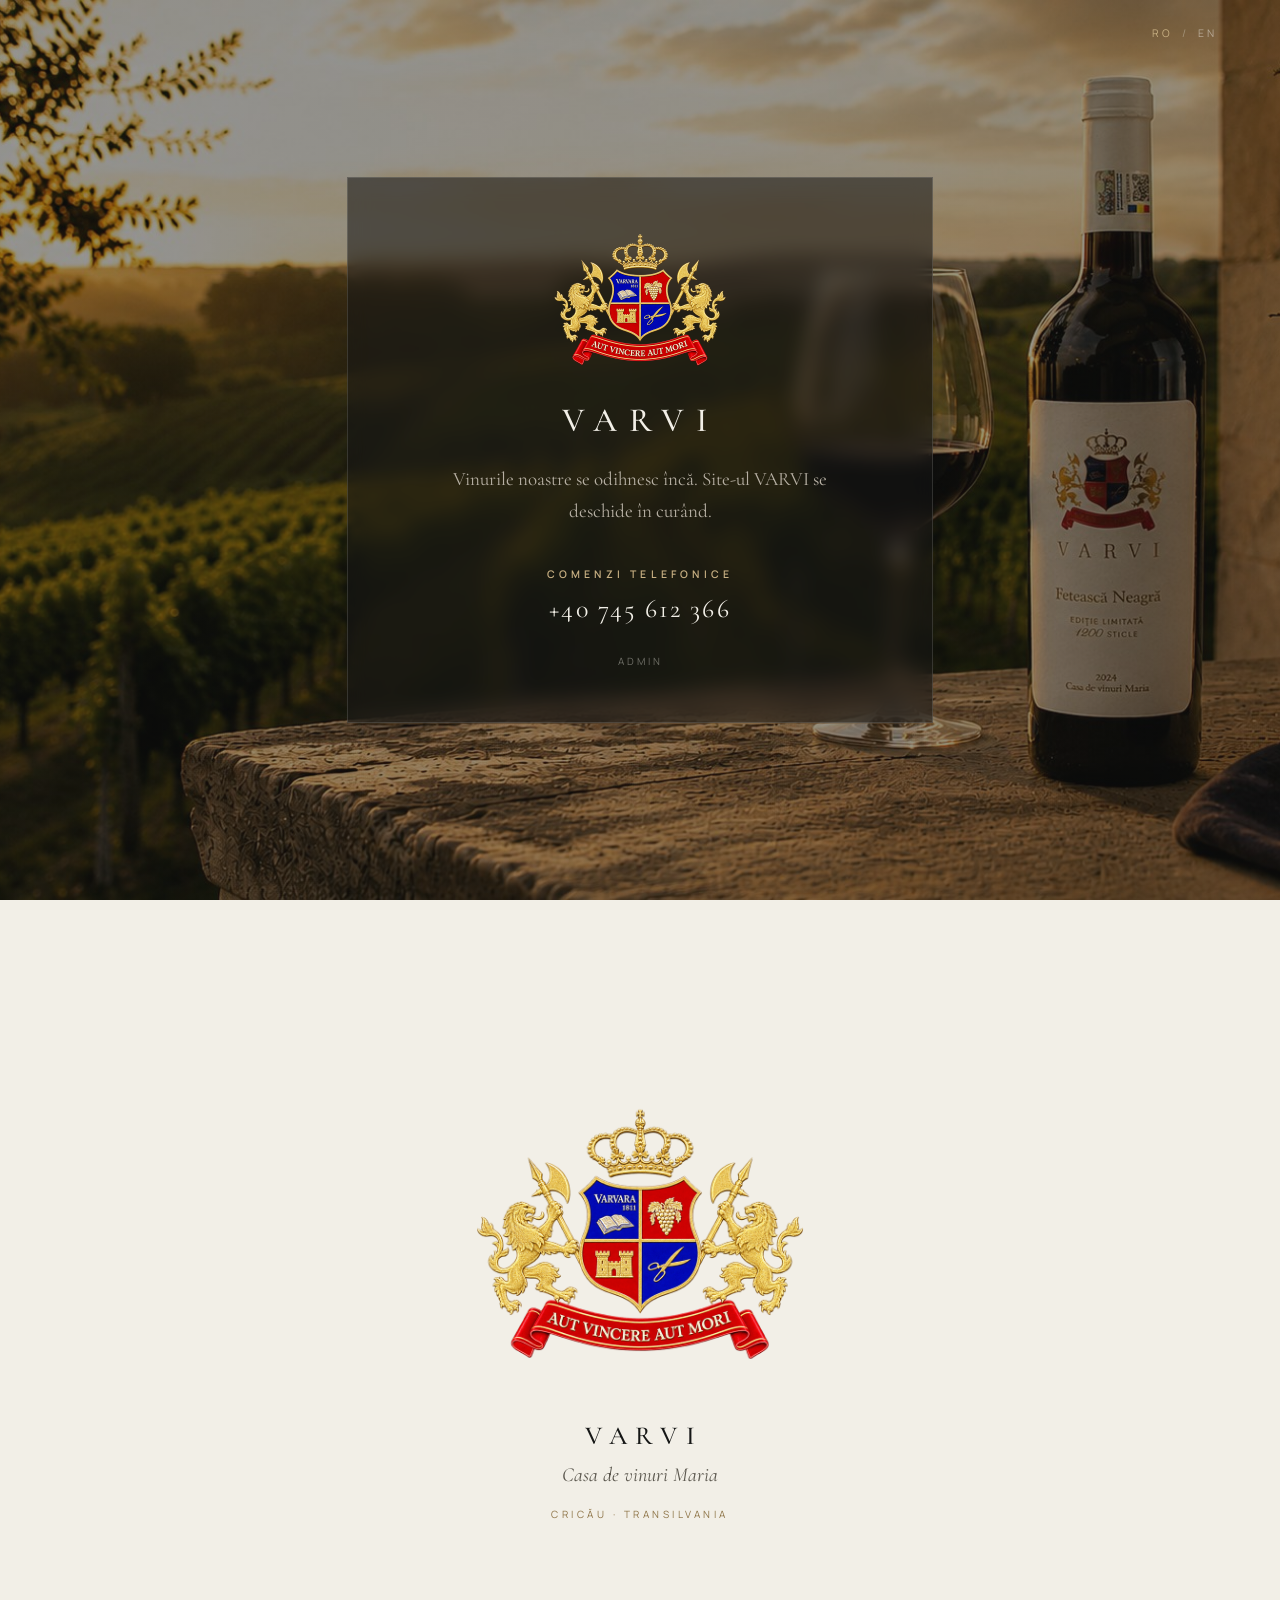
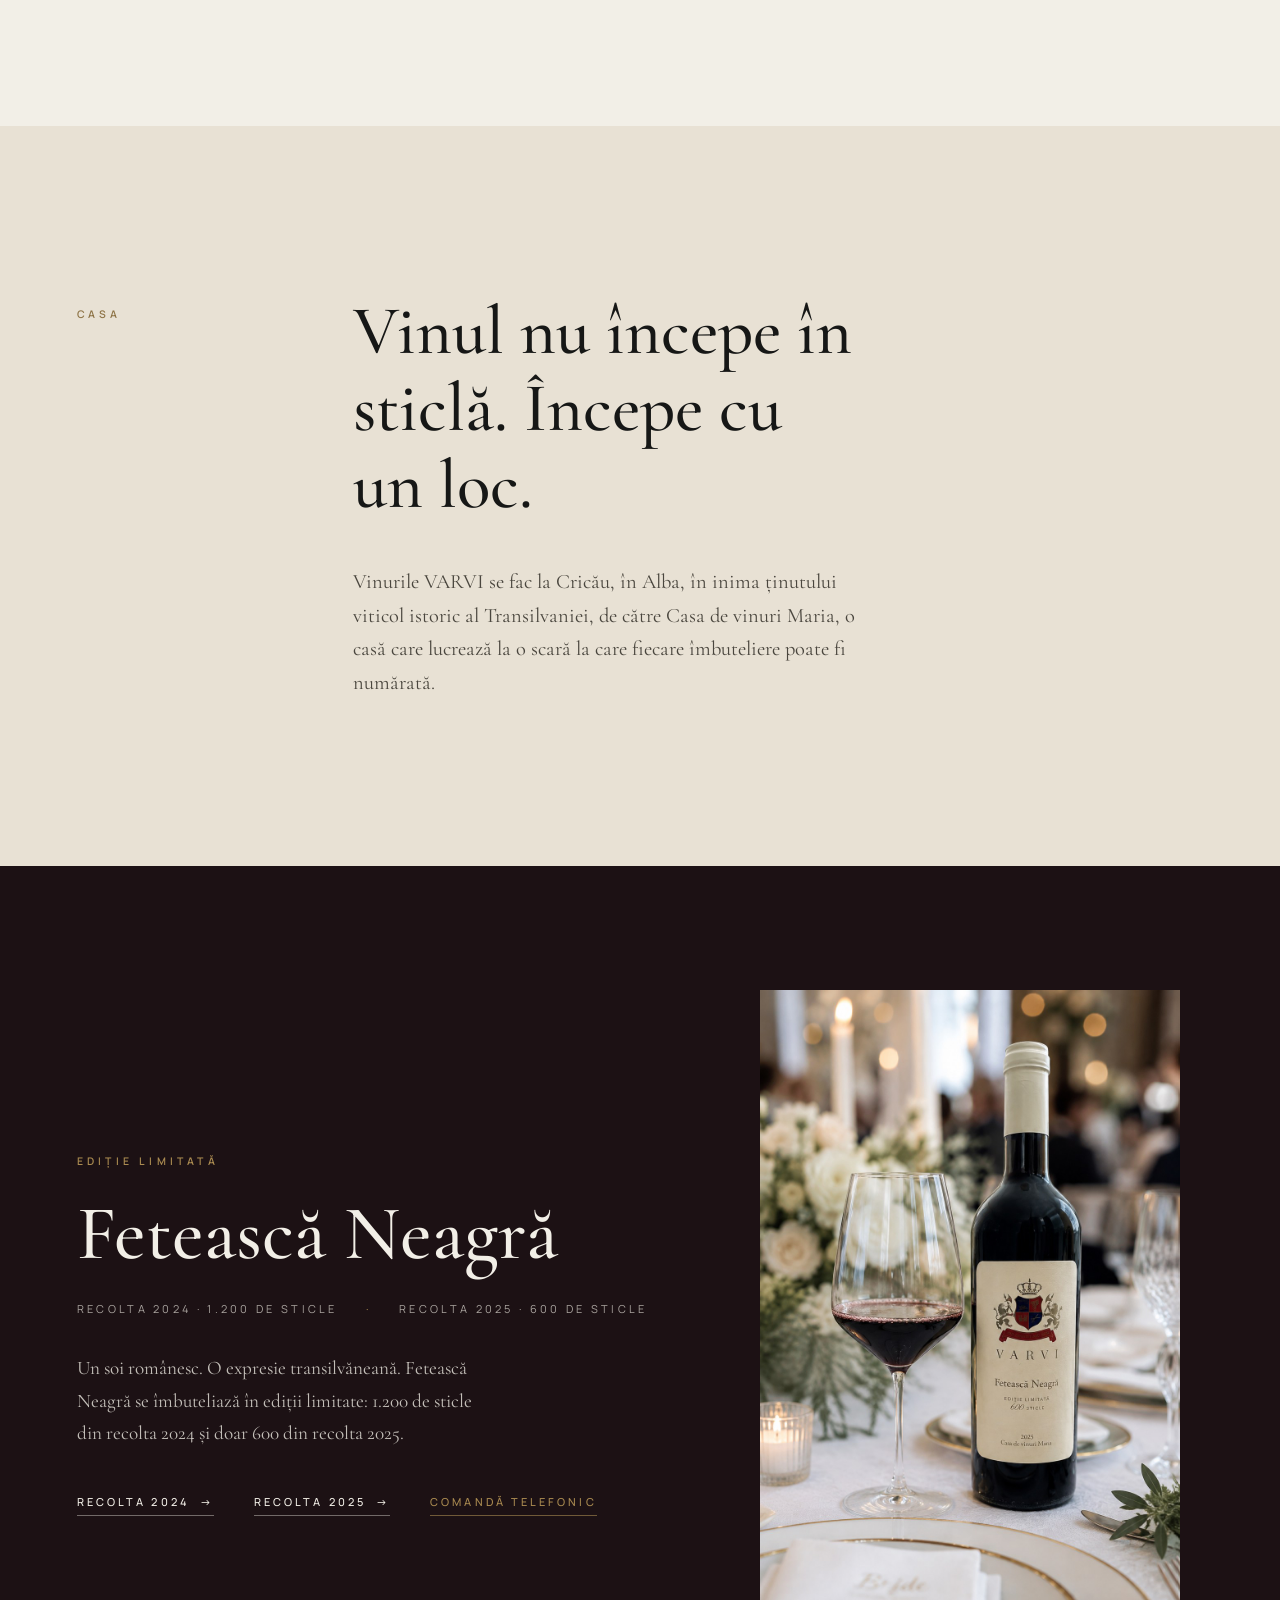
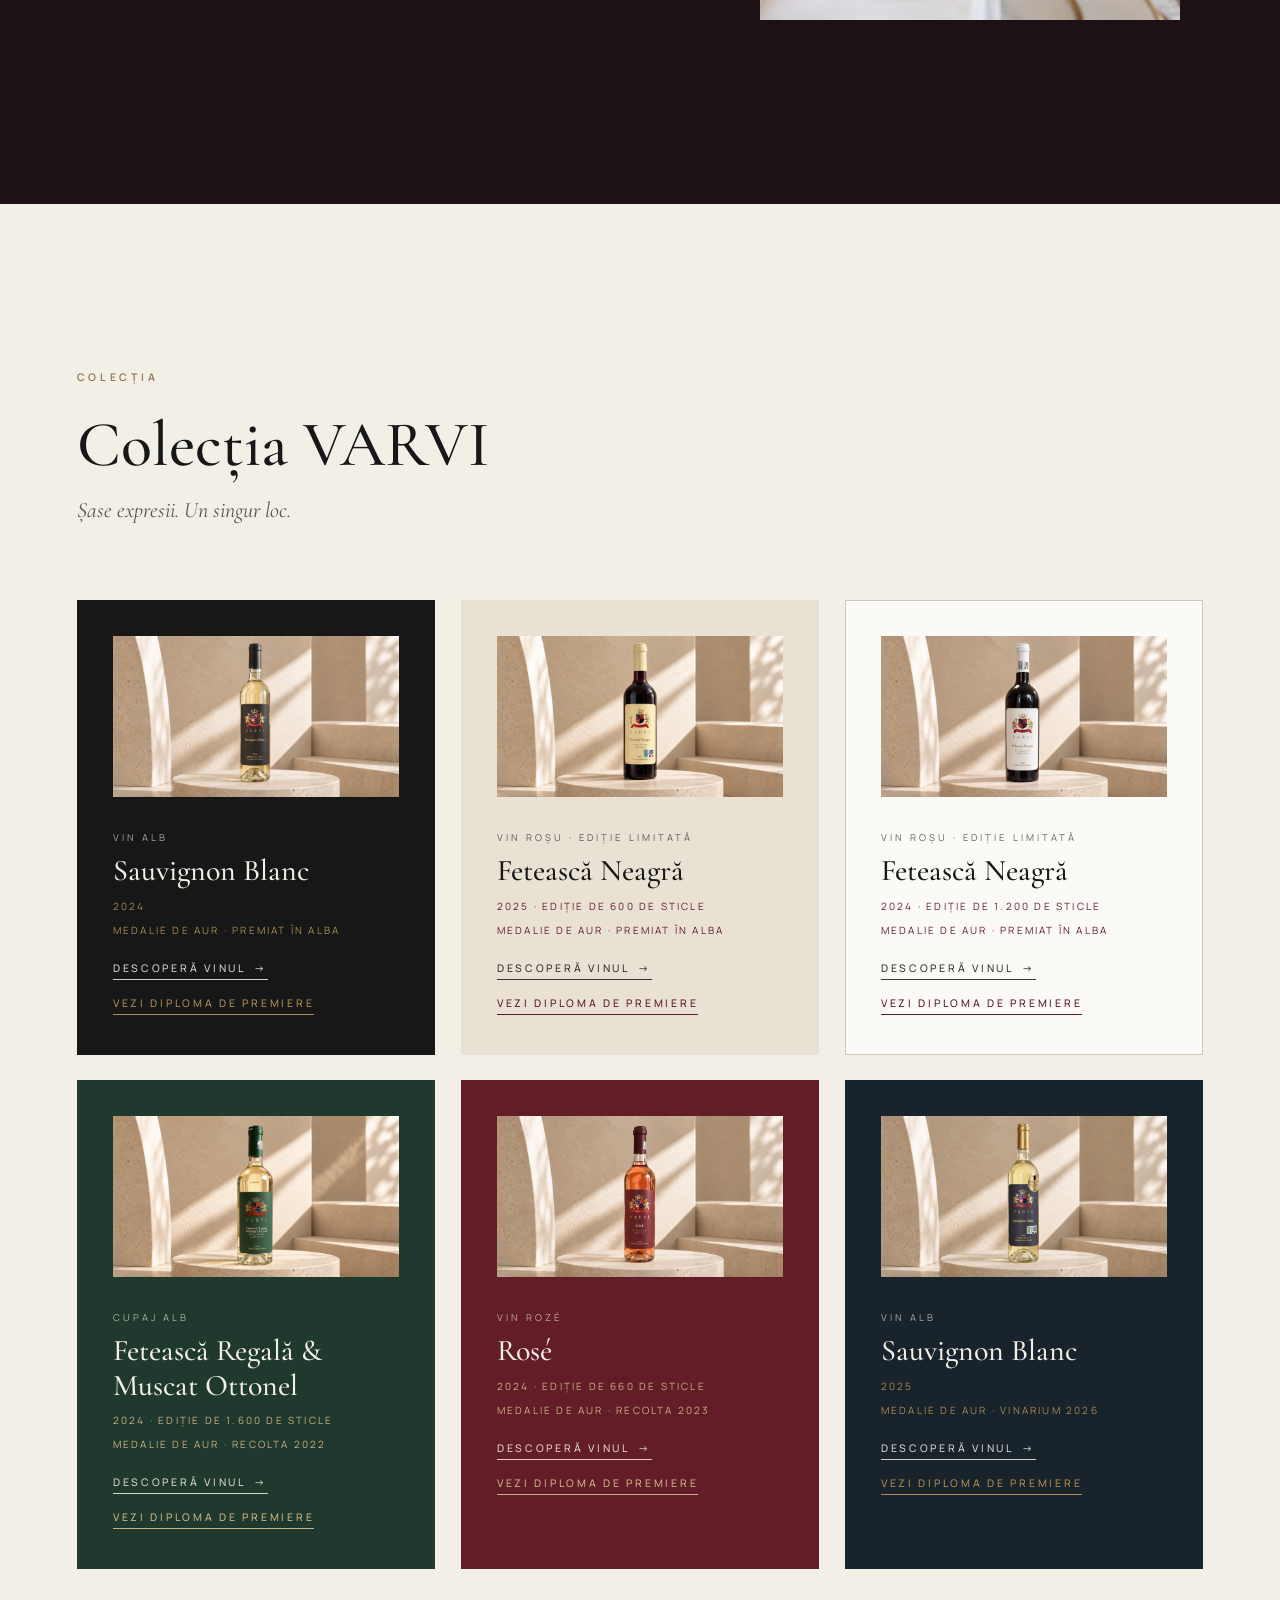
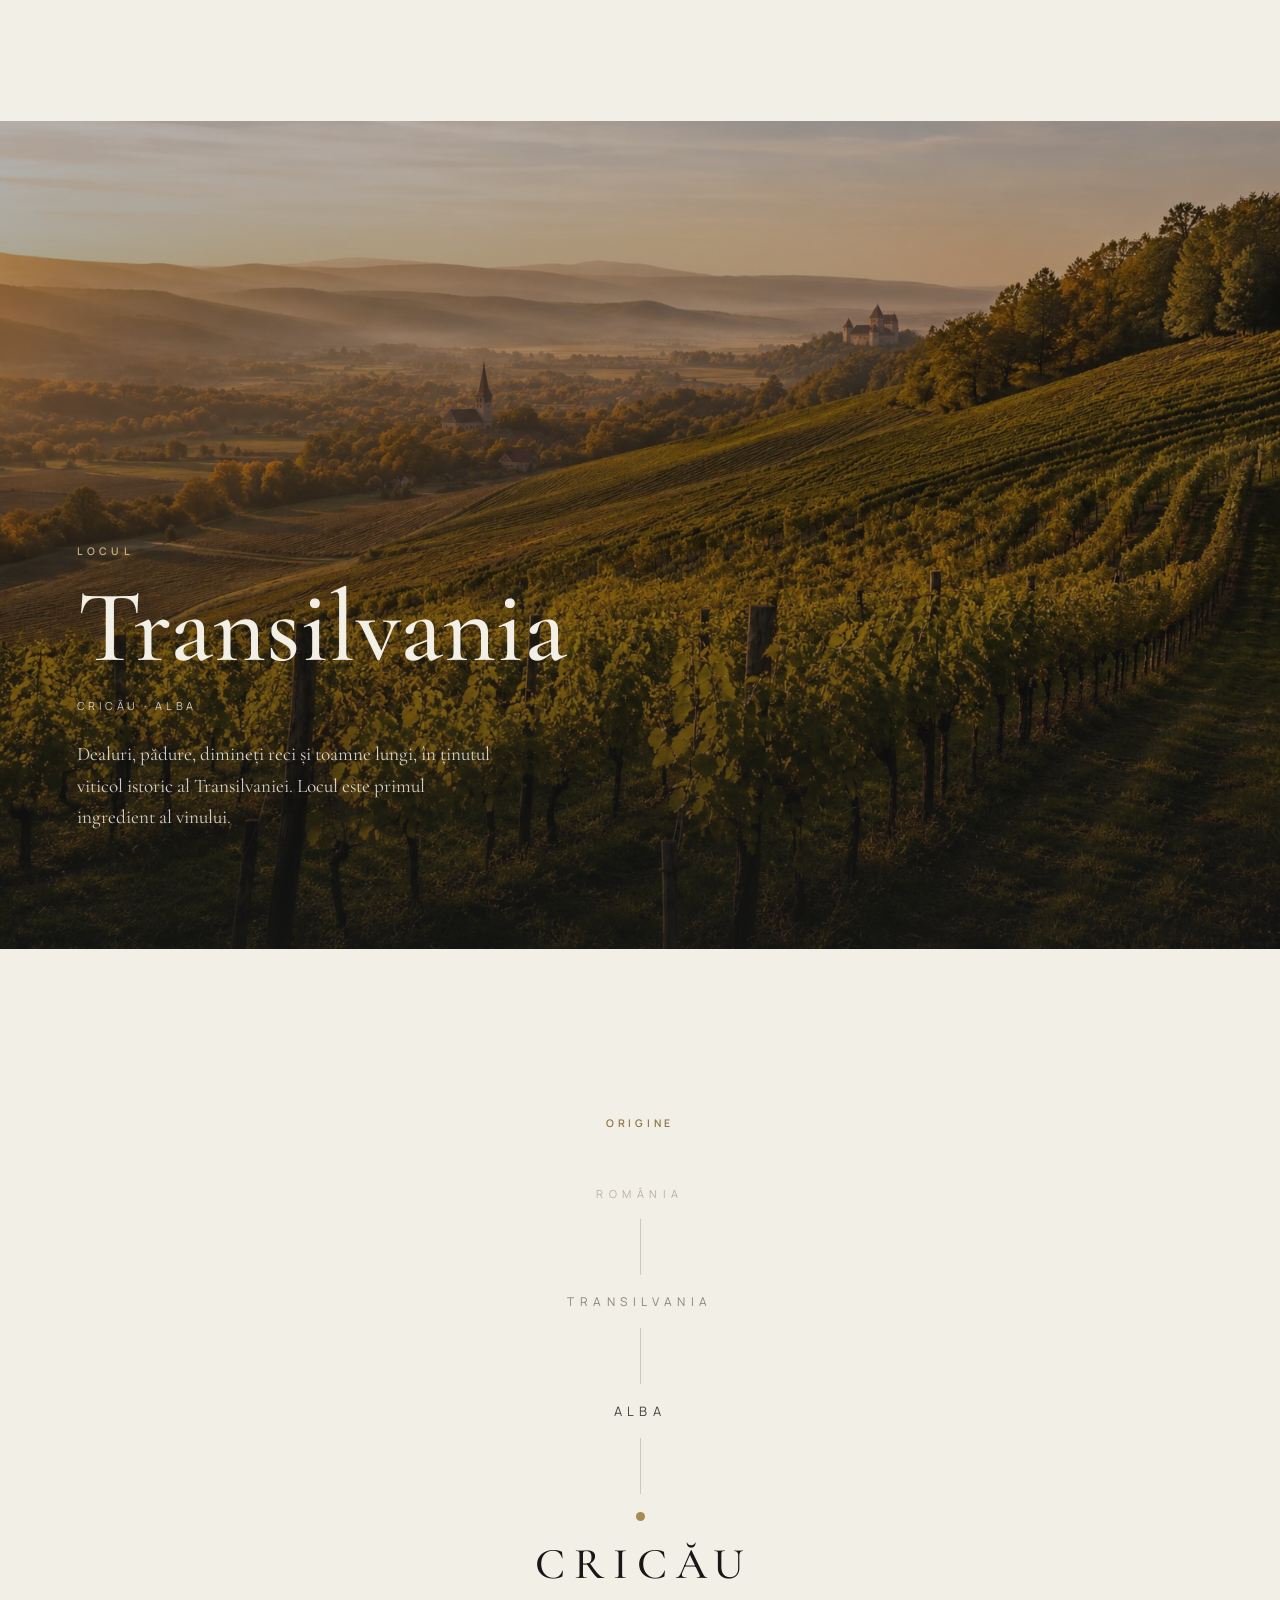
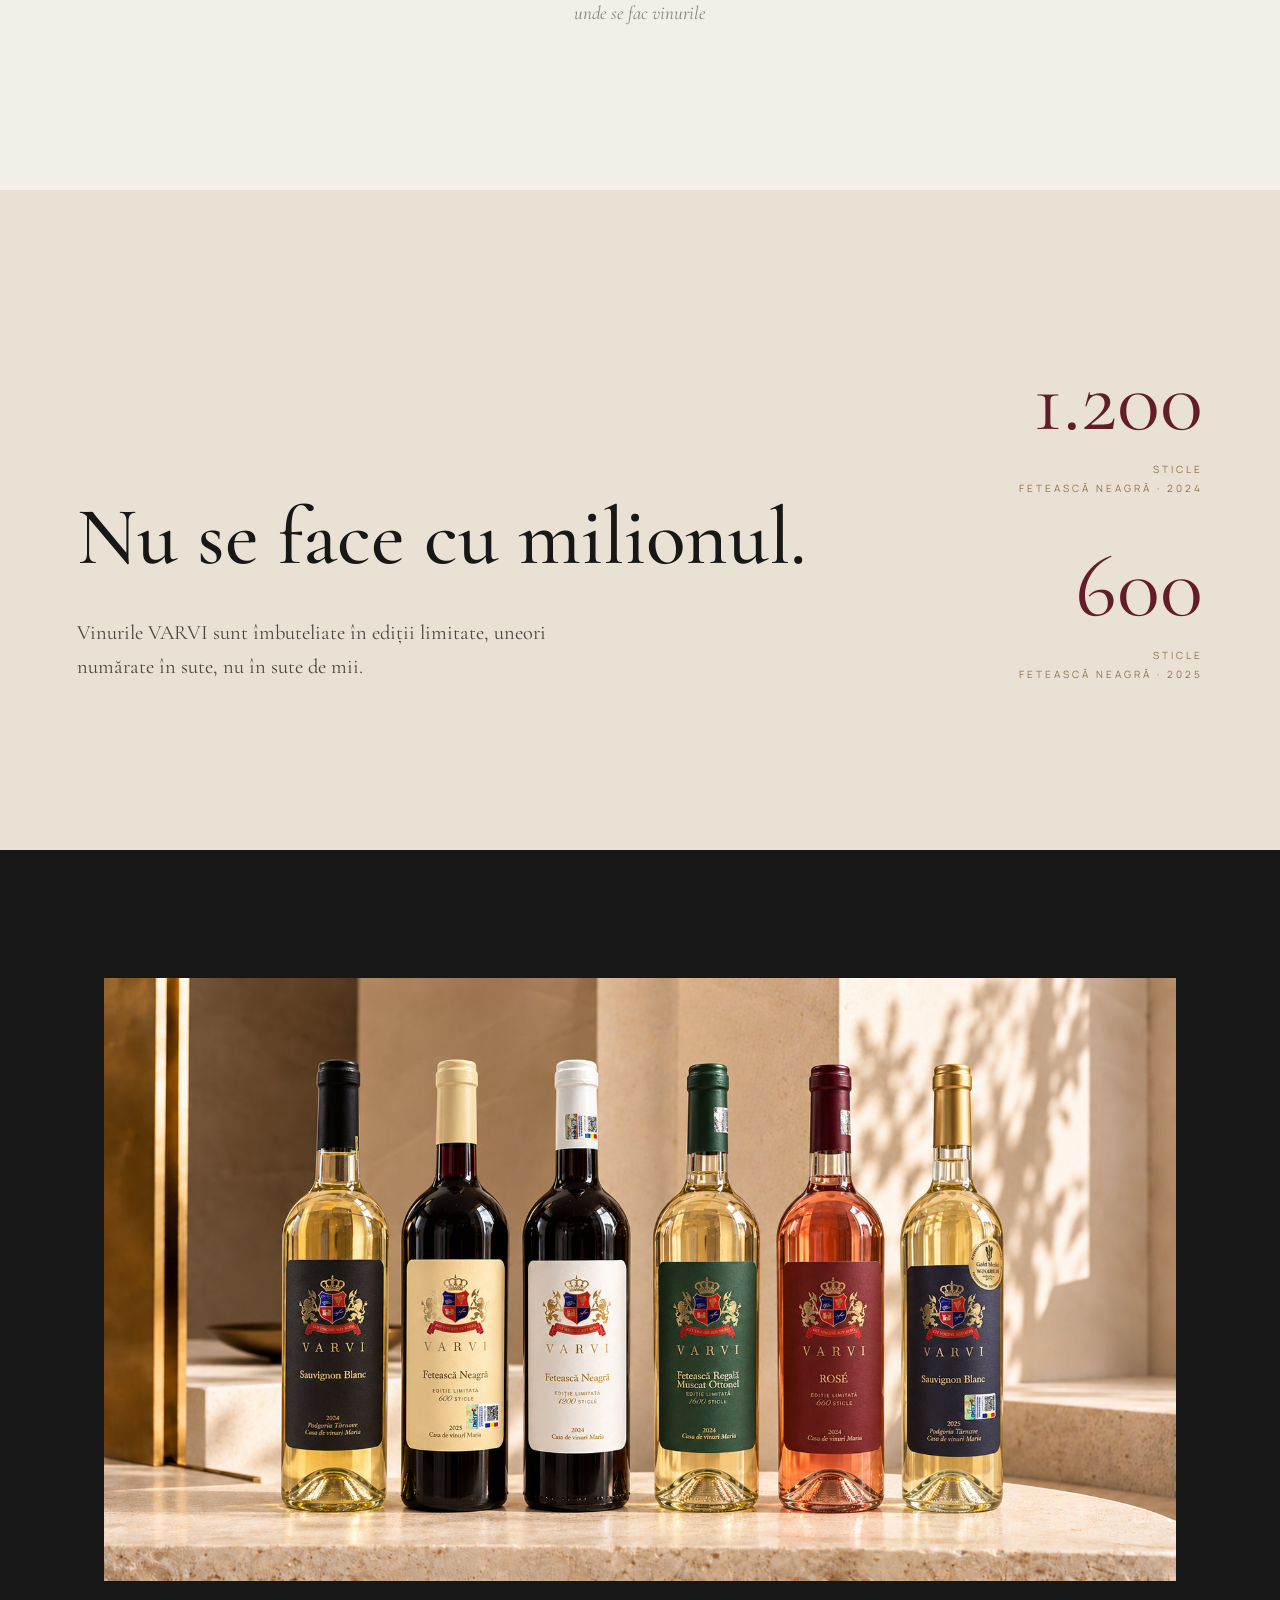
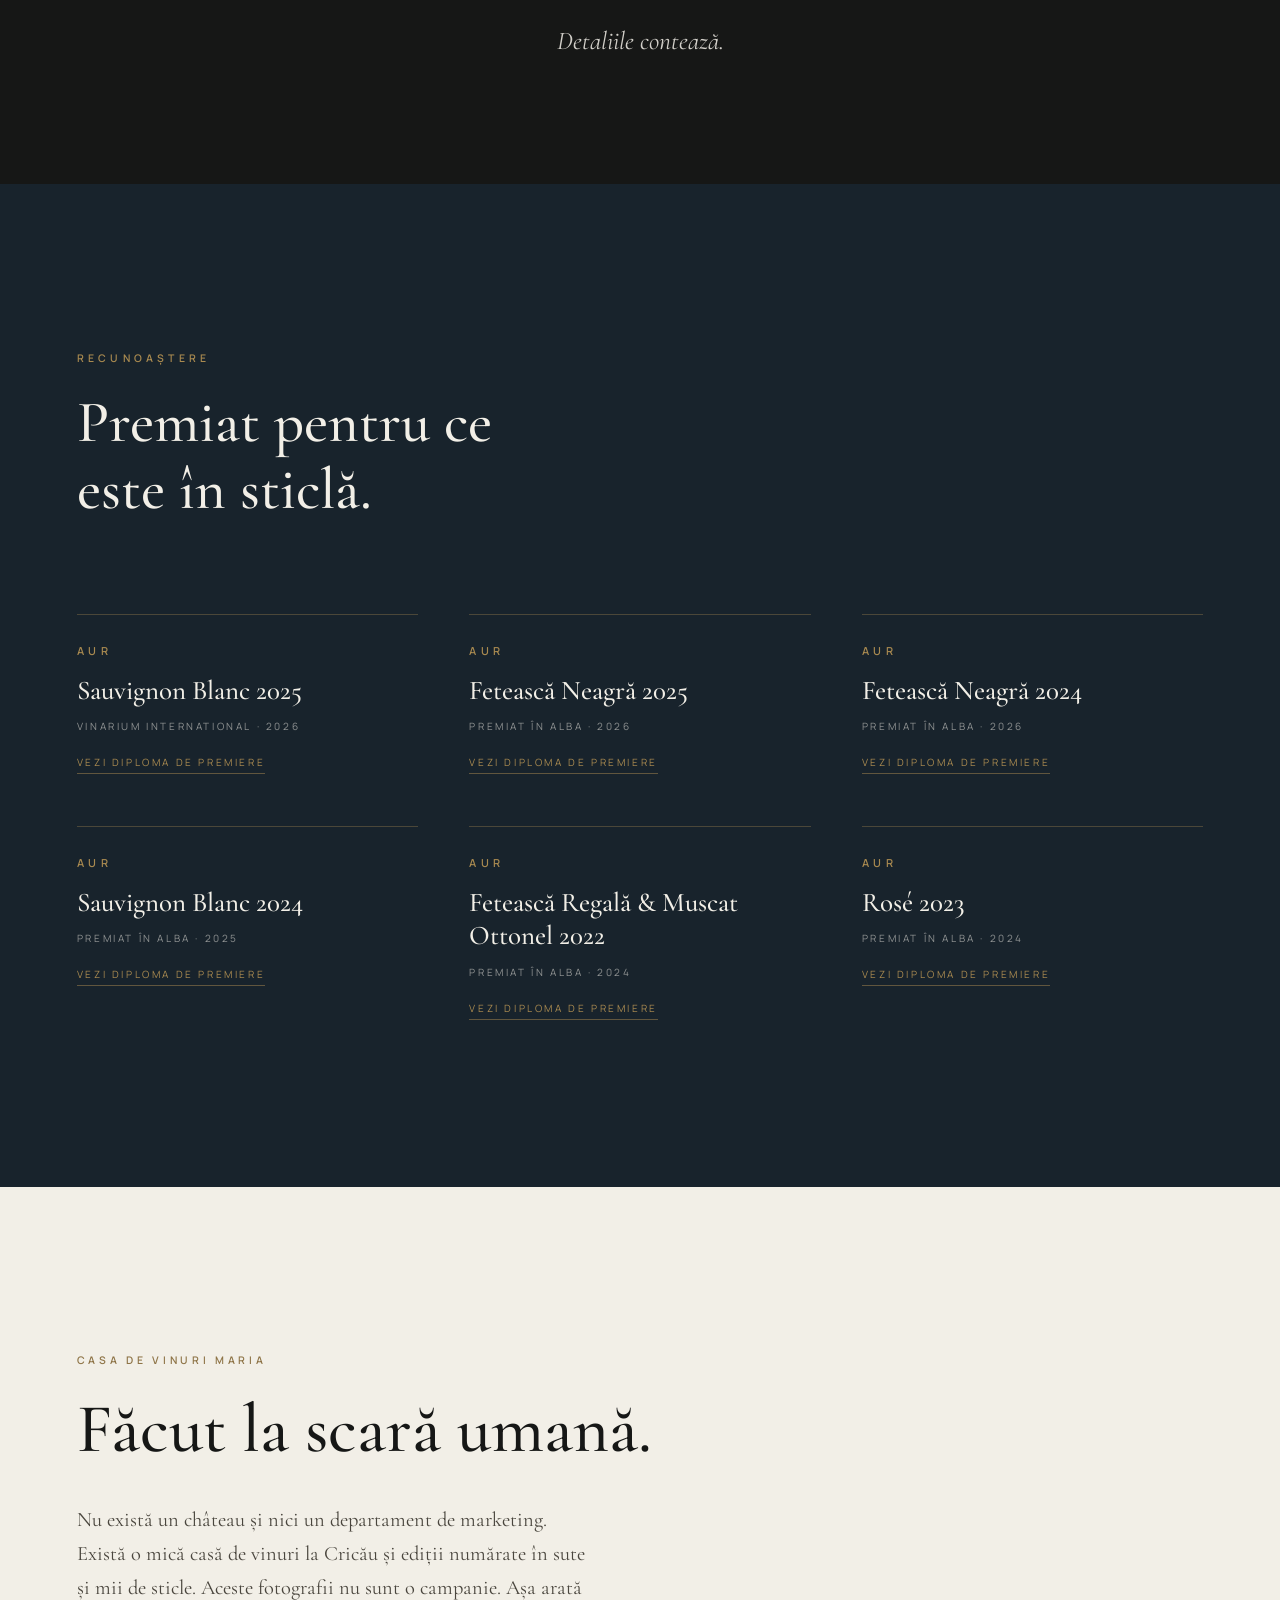
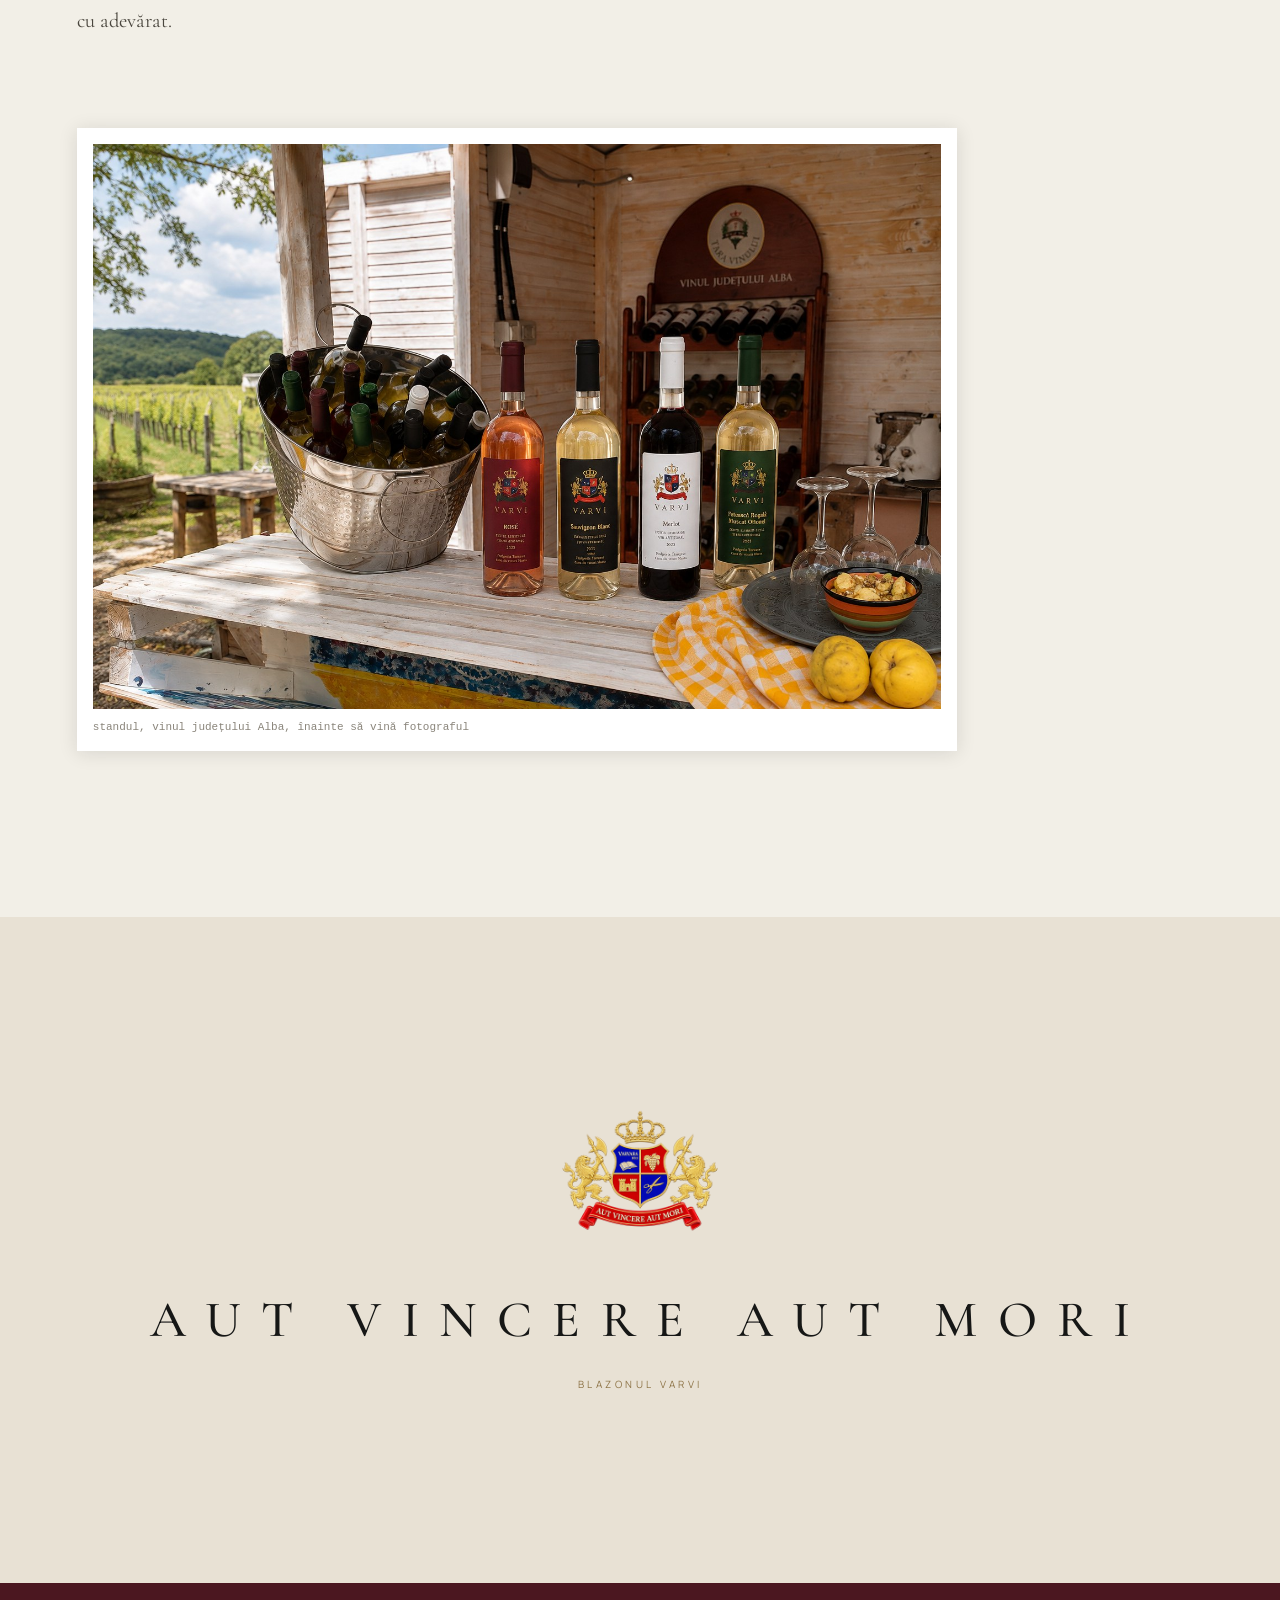
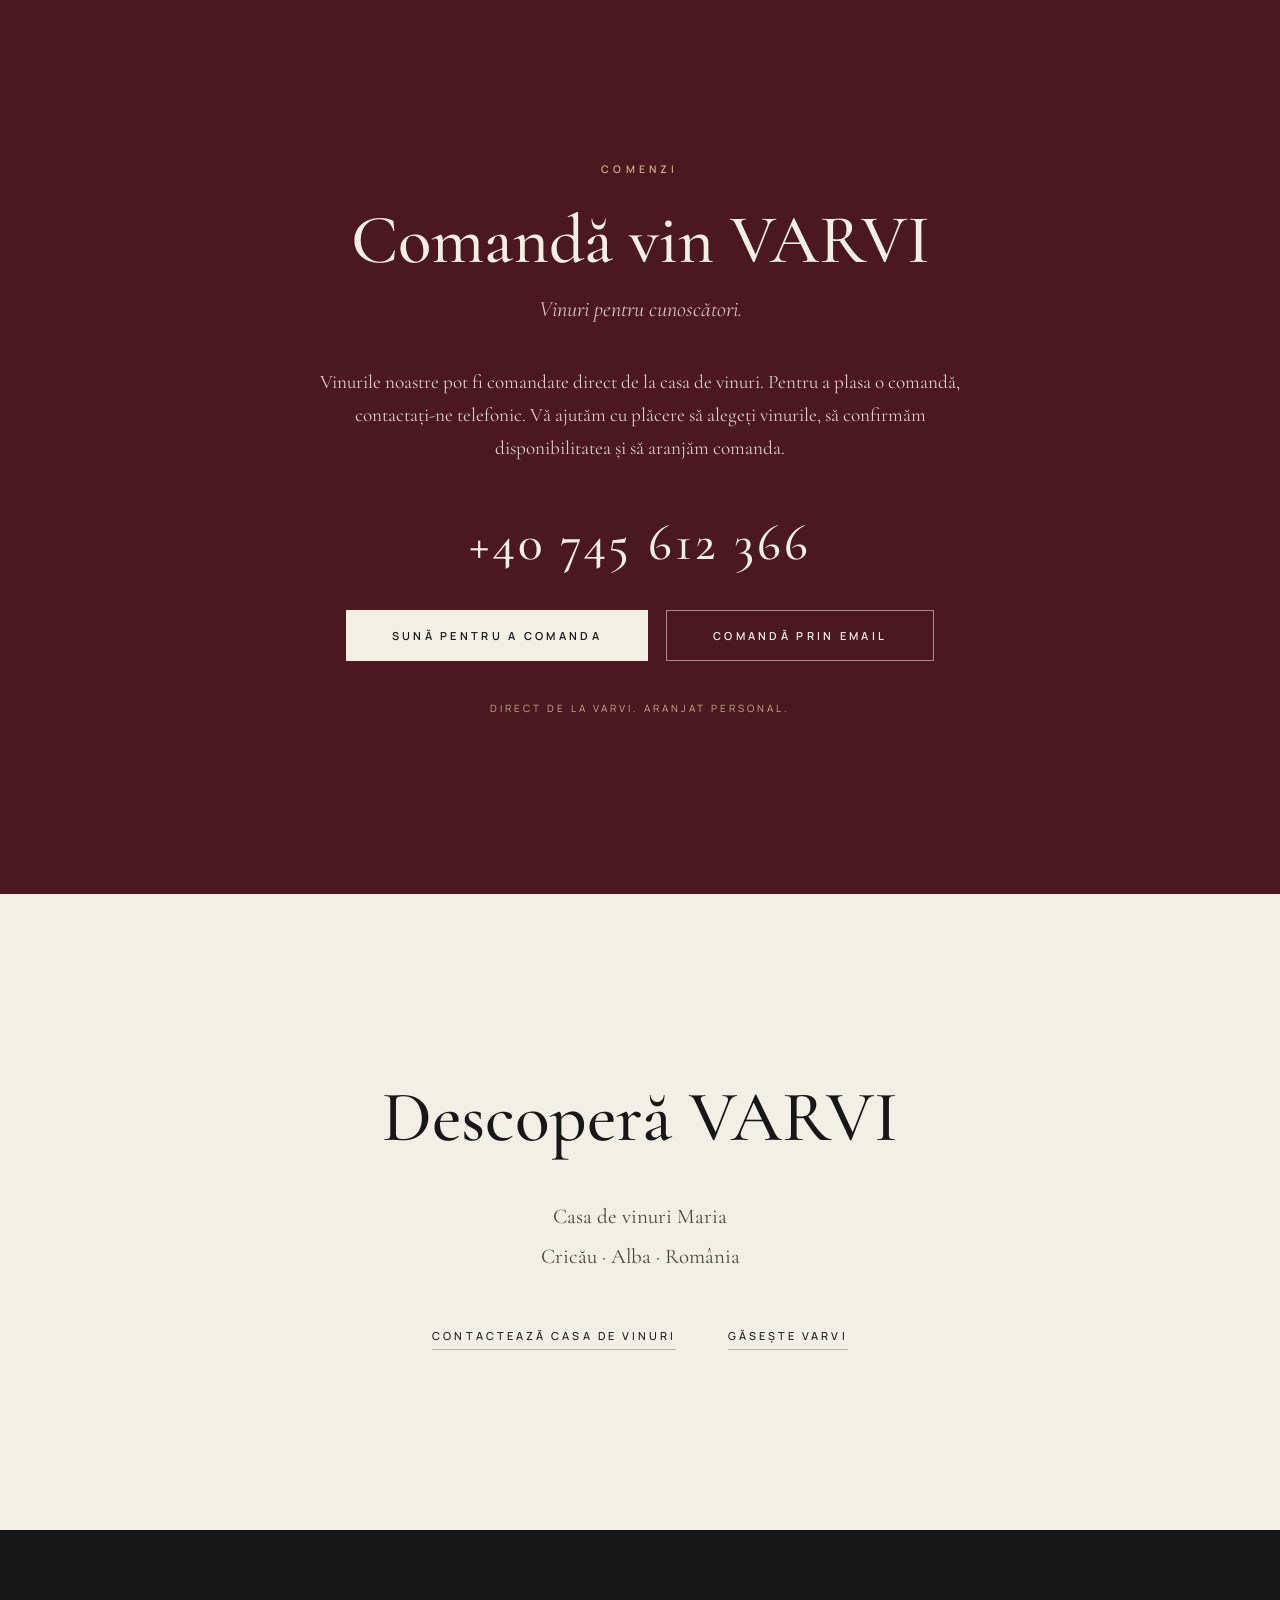
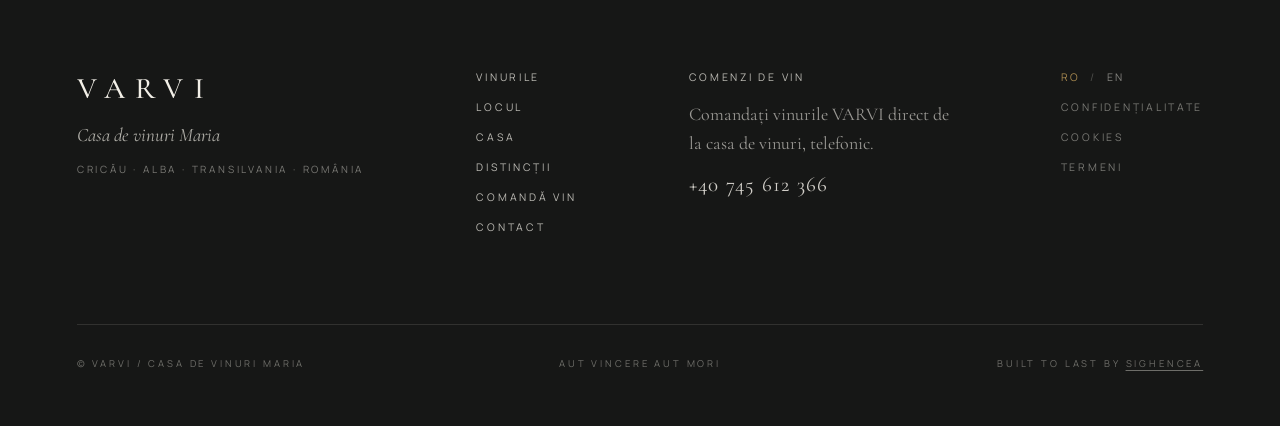
==== commit 5cf10771: "+" ====
--- a/index.html
+++ b/index.html
@@ -167,11 +167,12 @@
       <div class="eyebrow eyebrow--gold" data-i18n="flag.eyebrow">Ediție limitată</div>
       <h2 class="flagship__title">Fetească Neagră</h2>
       <div class="flagship__meta">
-        <span>2024</span><span class="dot" aria-hidden="true">·</span><span data-i18n="flag.edition">Ediție limitată</span><span class="dot" aria-hidden="true">·</span><span data-i18n="flag.count">1.200 de sticle</span>
-      </div>
-      <p class="flagship__copy" data-i18n="flag.copy">Un soi românesc. O expresie transilvăneană. Fetească Neagră 2024 a fost îmbuteliată într-o singură ediție limitată de 1.200 de sticle.</p>
+        <span data-i18n="flag.ed2024">Recolta 2024 · 1.200 de sticle</span><span class="dot" aria-hidden="true">·</span><span data-i18n="flag.ed2025">Recolta 2025 · 600 de sticle</span>
+      </div>
+      <p class="flagship__copy" data-i18n="flag.copy">Un soi românesc. O expresie transilvăneană. Fetească Neagră se îmbuteliază în ediții limitate: 1.200 de sticle din recolta 2024 și doar 600 din recolta 2025.</p>
       <div class="flagship__links">
-        <a href="feteasca-neagra-2024.html"><span data-i18n="flag.link">Descoperă acest vin</span>&nbsp;&nbsp;→</a>
+        <a href="feteasca-neagra-2024.html"><span data-i18n="flag.link2024">Recolta 2024</span>&nbsp;&nbsp;→</a>
+        <a href="feteasca-neagra-2025.html"><span data-i18n="flag.link2025">Recolta 2025</span>&nbsp;&nbsp;→</a>
         <a class="gold" href="#order" data-i18n="flag.order">Comandă telefonic</a>
       </div>
     </div>
@@ -331,6 +332,8 @@
     <div class="limited__figure-block" data-reveal>
       <div class="limited__figure" data-i18n="limited.figure">1.200</div>
       <div class="limited__unit"><span data-i18n="limited.unit">sticle</span><br>Fetească Neagră · 2024</div>
+      <div class="limited__figure limited__figure--next">600</div>
+      <div class="limited__unit"><span data-i18n="limited.unit">sticle</span><br>Fetească Neagră · 2025</div>
     </div>
   </div>
 </section>
@@ -439,11 +442,8 @@
     <h2 class="contact__title" data-i18n="contact.title">Descoperă VARVI</h2>
     <p class="contact__address">Casa de vinuri Maria<br><span data-i18n="contact.address">Cricău · Alba · România</span></p>
     <div class="contact__links">
-      <!-- Placeholder links: real destinations (email/phone, stockists,
-           Instagram profile) to be supplied. -->
       <a href="contact.html" data-i18n="contact.link1">Contactează casa de vinuri</a>
       <a href="stockists.html" data-i18n="contact.link2">Găsește VARVI</a>
-      <a href="#" title="placeholder: profile URL to be supplied">Instagram</a>
     </div>
   </div>
 </section>
@@ -512,6 +512,7 @@
   </div>
   <div class="lightbox__bar" data-modal-card>
     <div class="lightbox__name"></div>
+    <a class="lightbox__download" download data-i18n="cert.download">Descarcă PDF</a>
     <button class="lightbox__close" data-modal-close data-i18n="cert.close">Închide</button>
   </div>
 </div>
--- a/assets/css/styles.css
+++ b/assets/css/styles.css
@@ -792,6 +792,7 @@
 }
 .limited__figure-block { text-align: right; }
 .limited__figure { font-size: clamp(72px, 7vw, 120px); font-weight: 400; line-height: 1; color: var(--color-oxblood); }
+.limited__figure--next { margin-top: 44px; }
 .limited__unit {
   font-family: var(--font-sans);
   font-size: 10px;
@@ -1132,7 +1133,8 @@
 }
 .lightbox__bar { display: flex; align-items: baseline; gap: 28px; color: var(--color-ivory); }
 .lightbox__name { font-size: 22px; font-style: italic; }
-.lightbox__close {
+.lightbox__close,
+.lightbox__download {
   font-family: var(--font-sans);
   font-size: 10.5px;
   letter-spacing: .3em;
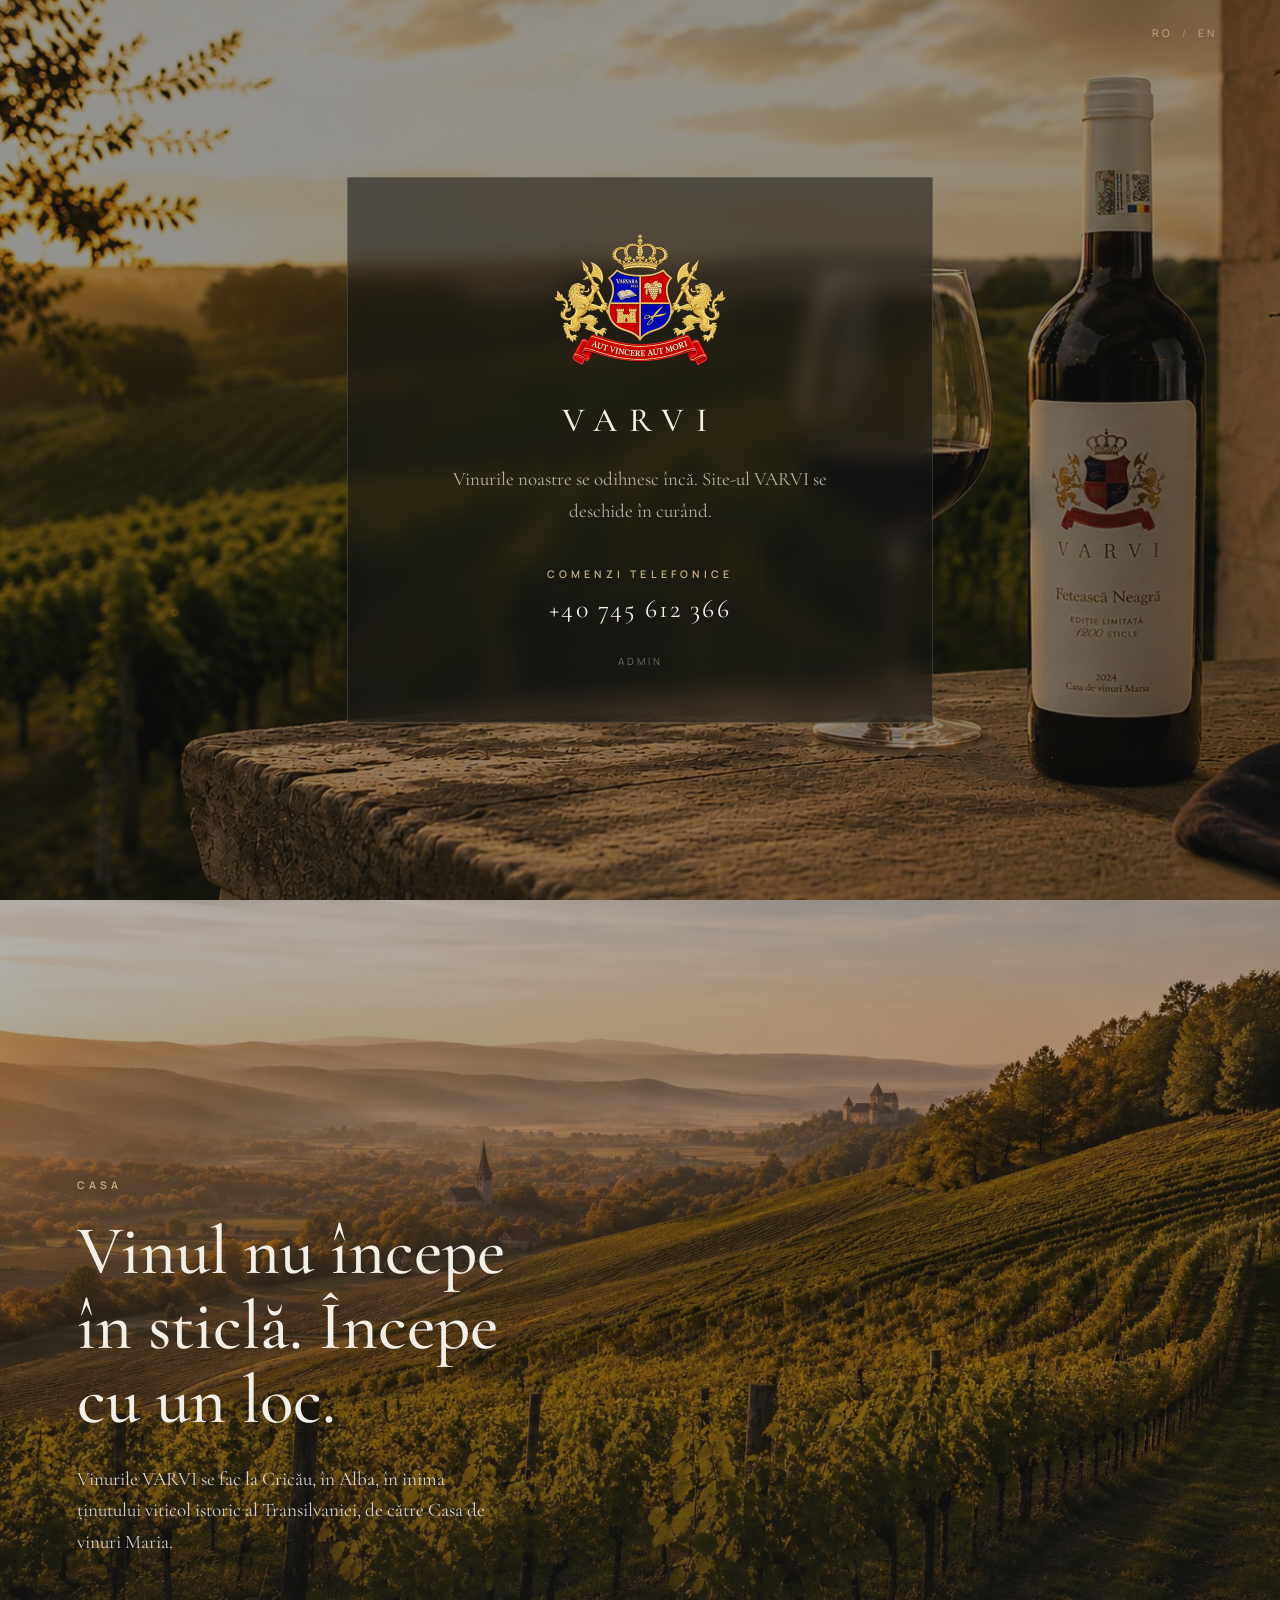
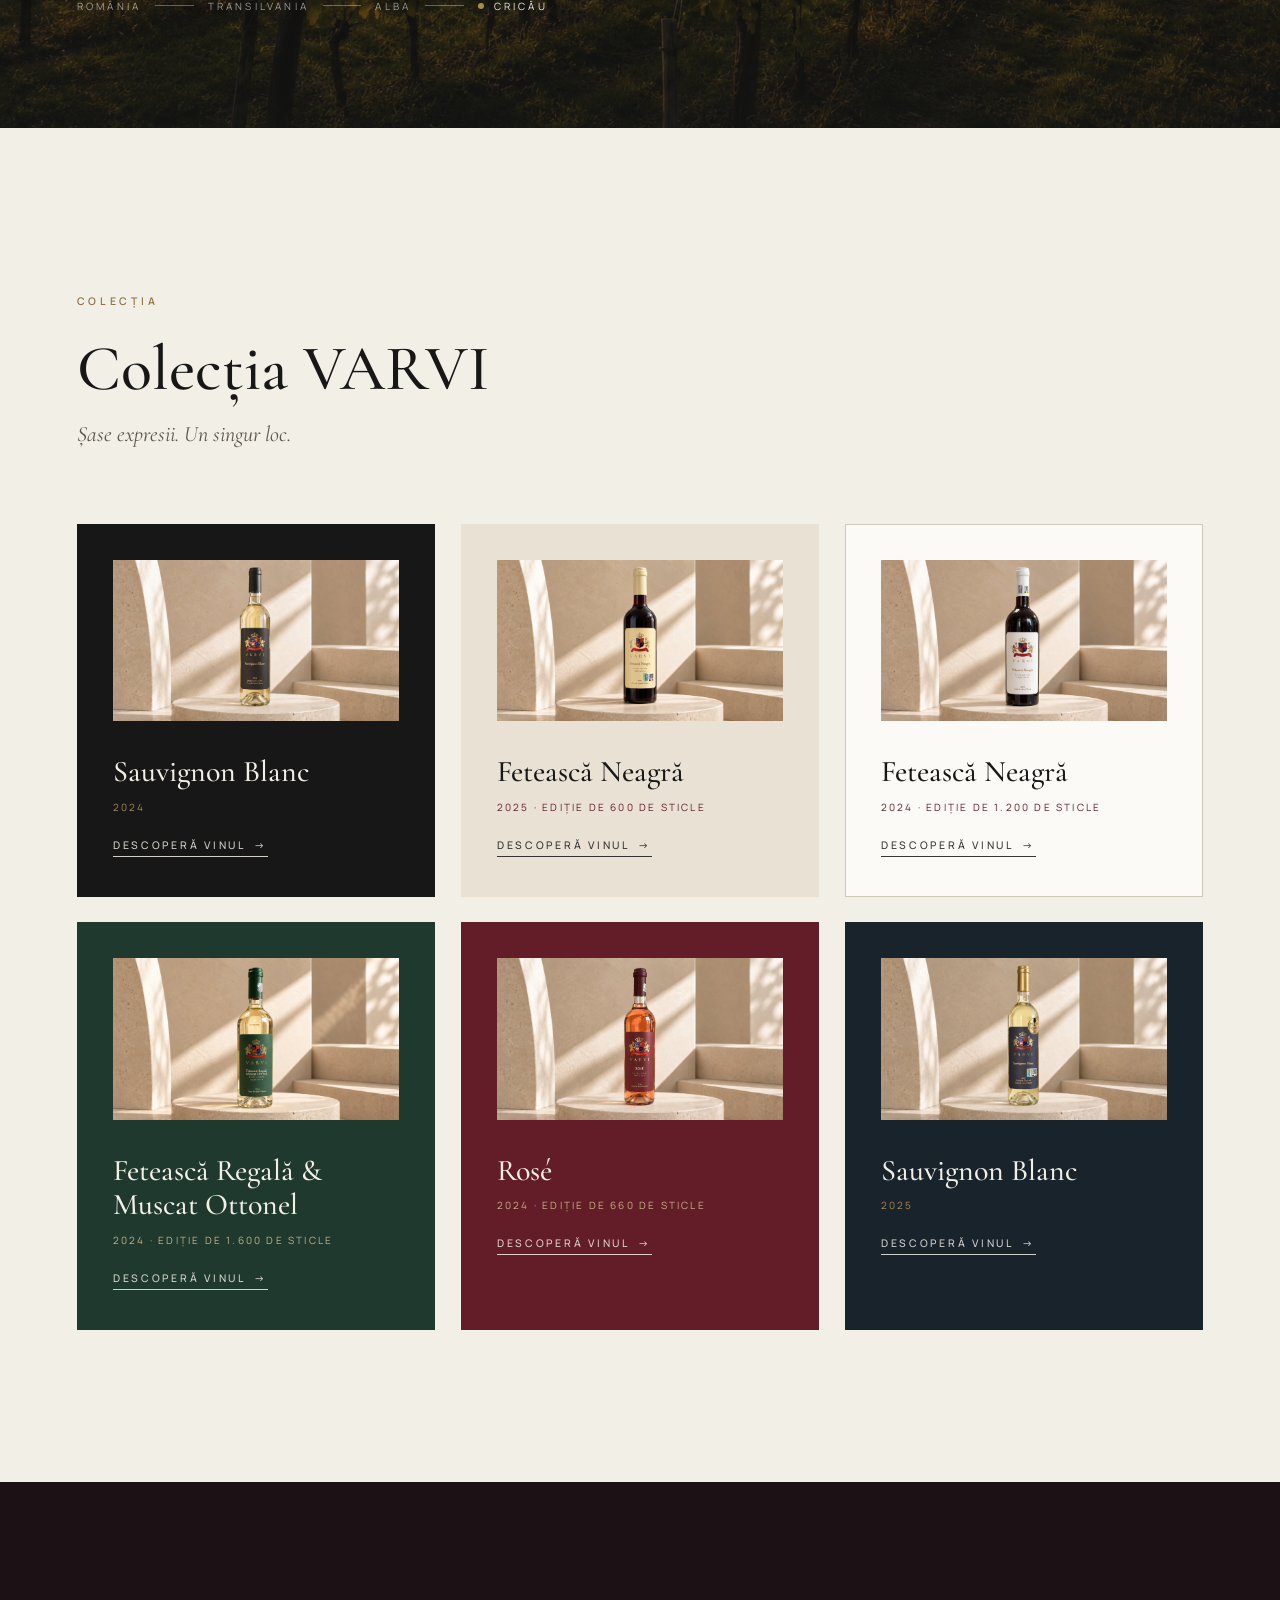
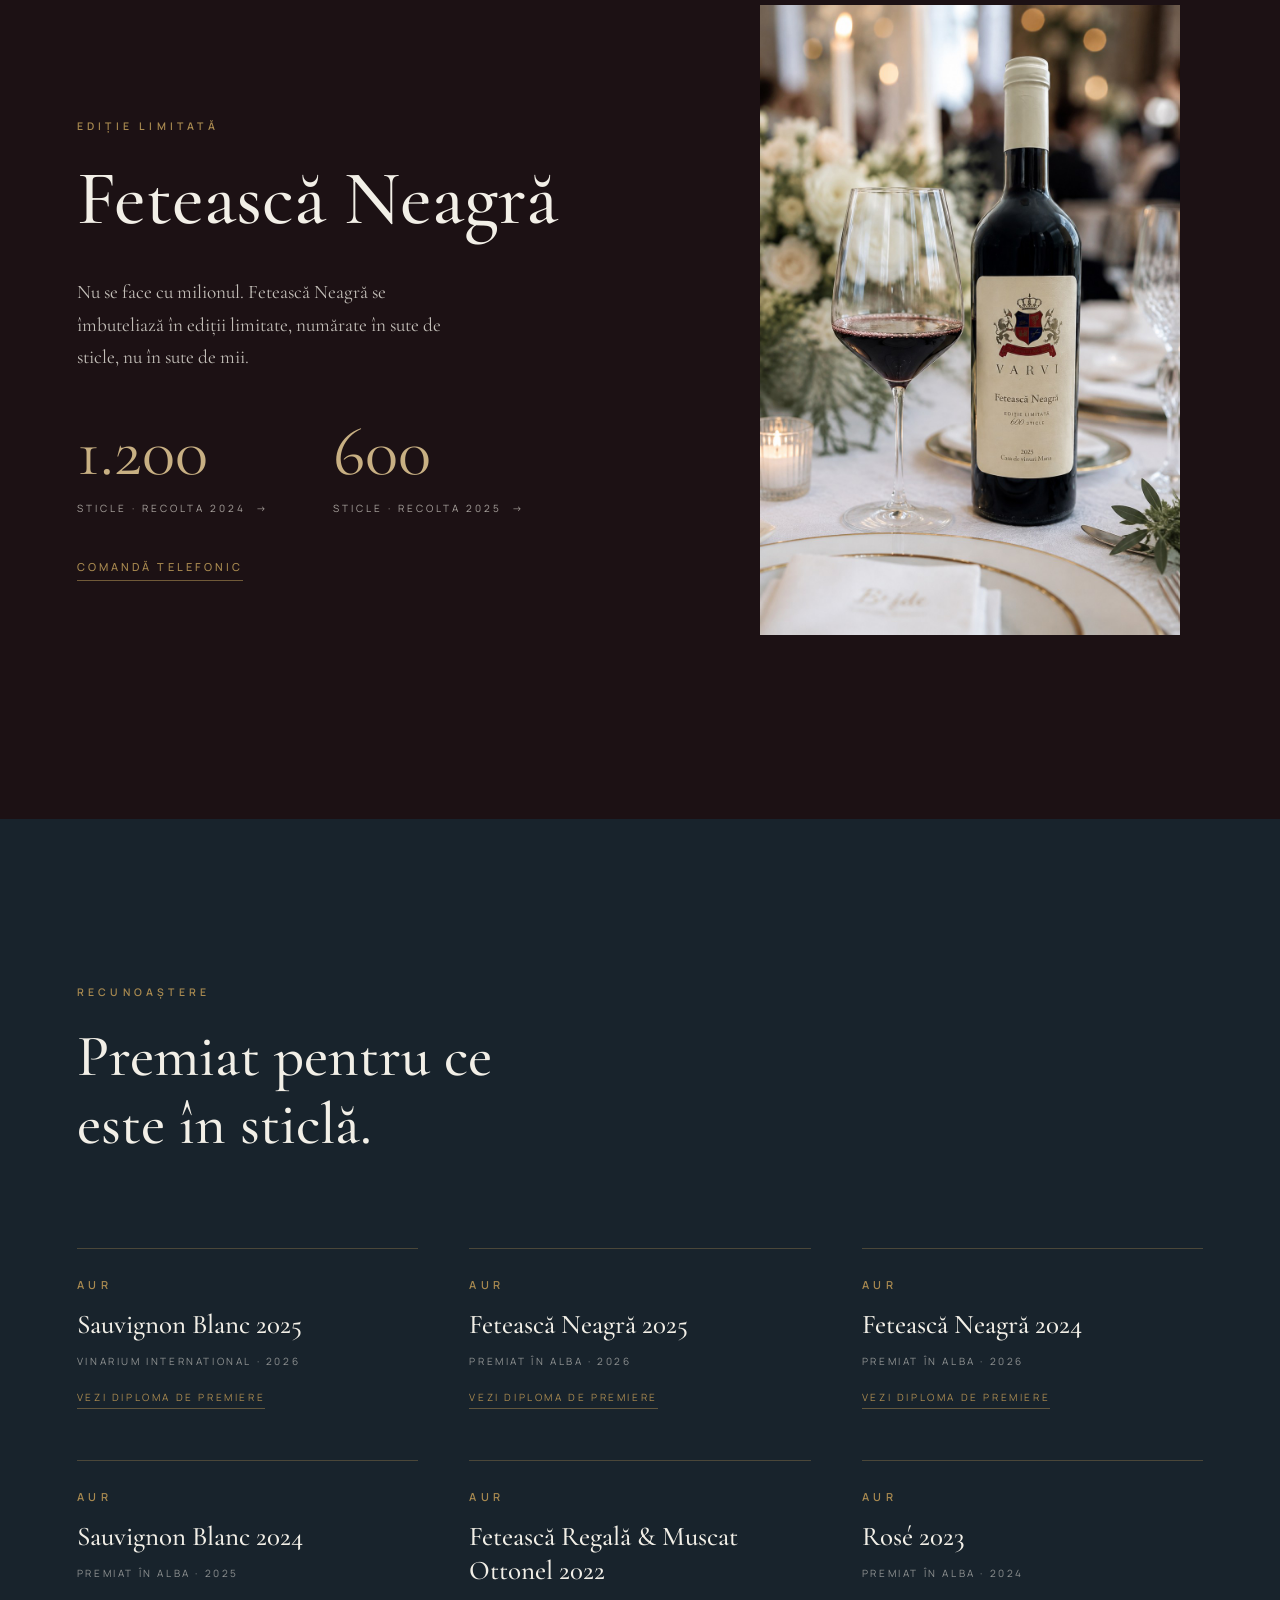
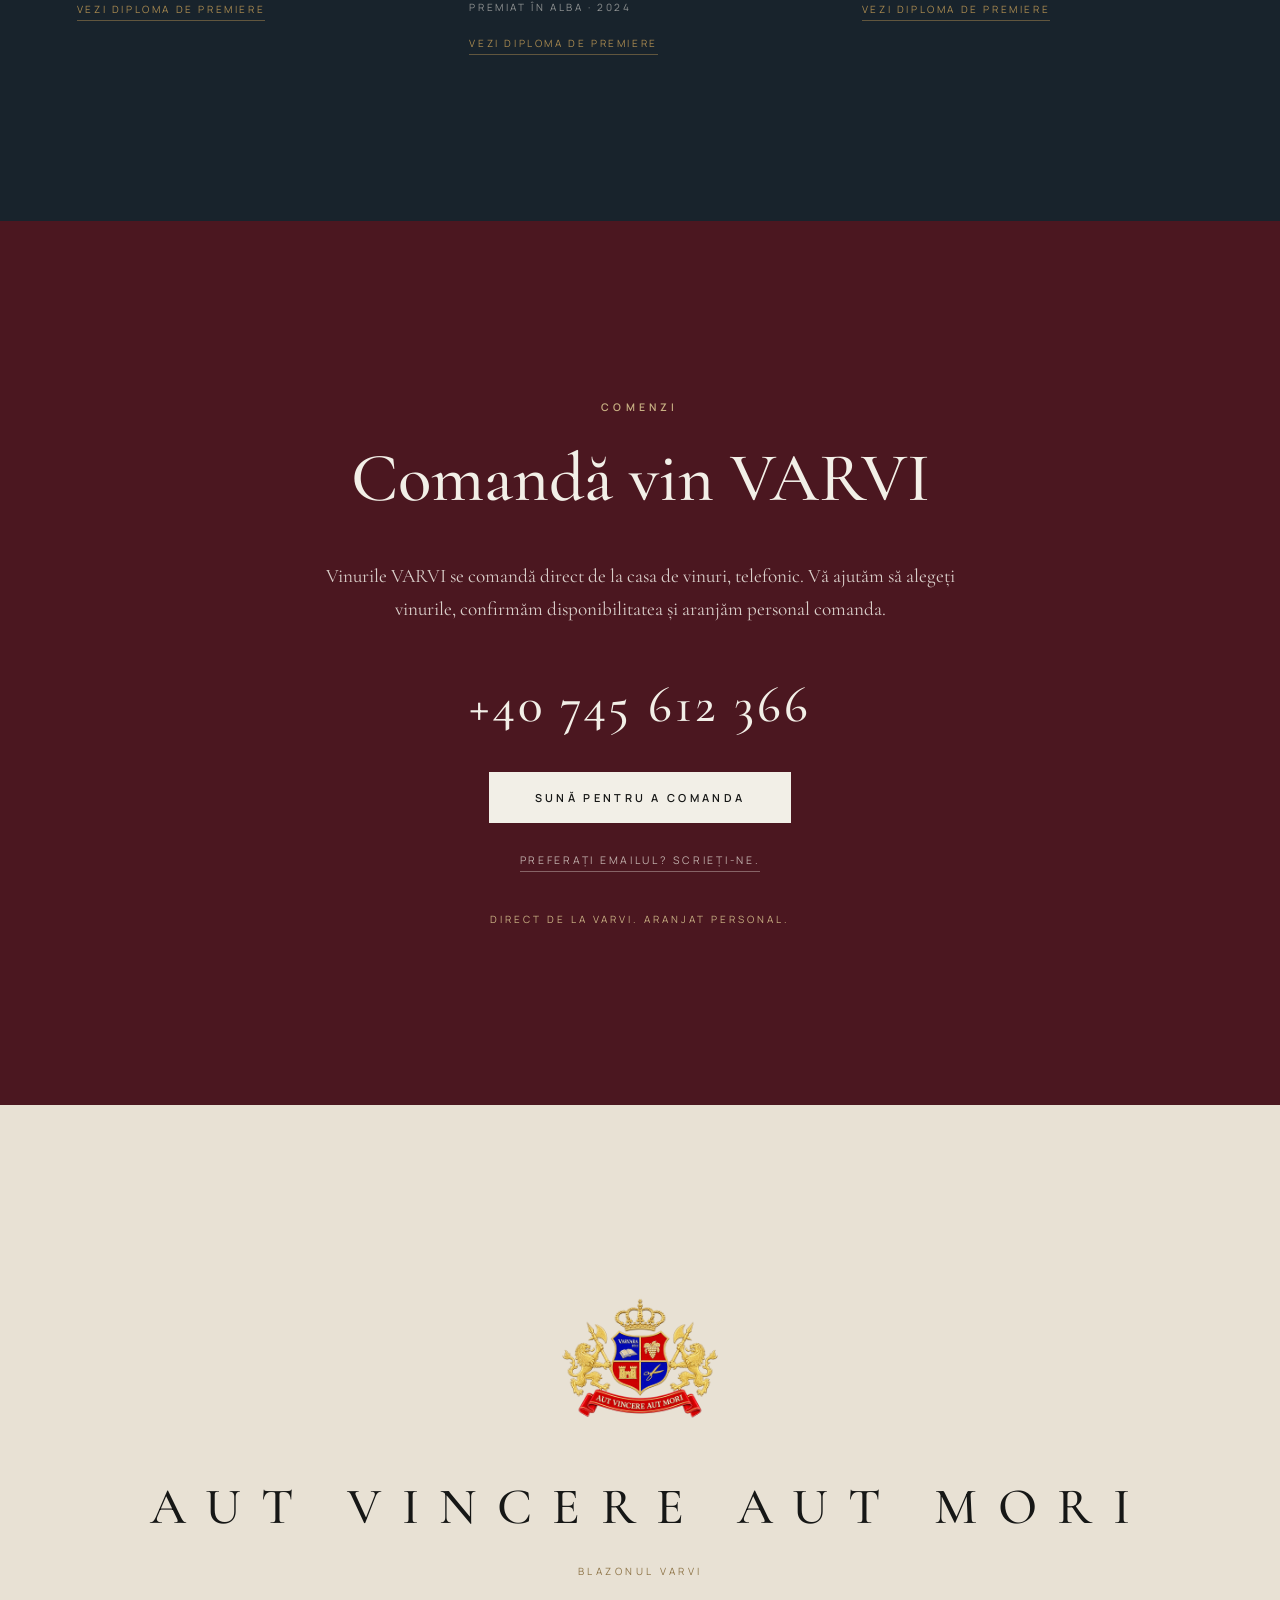
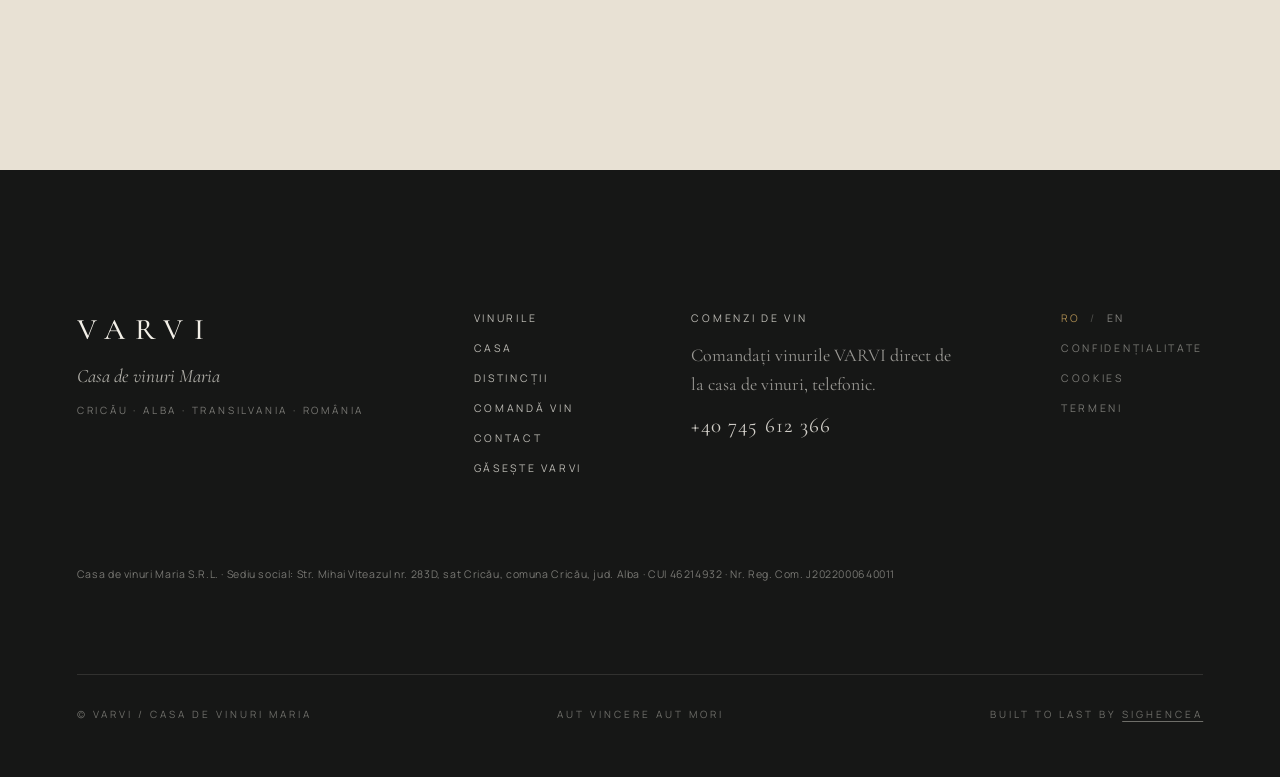
==== commit f79f6c03: "+" ====
--- a/index.html
+++ b/index.html
@@ -86,11 +86,10 @@
     </a>
     <nav class="site-nav" aria-label="Principal">
       <a href="#wines" data-i18n="nav.wines">Vinurile</a>
-      <a href="#place" data-i18n="nav.place">Locul</a>
       <a href="#house" data-i18n="nav.house">Casa</a>
       <a href="#awards" data-i18n="nav.awards">Distincții</a>
-      <a class="nav-order" href="#order" data-i18n="nav.order">Comandă vin</a>
-      <a href="#contact" data-i18n="nav.contact">Contact</a>
+      <a class="nav-order" href="tel:+40745612366" data-phone-href data-i18n="nav.order">Comandă vin</a>
+      <a href="contact.html" data-i18n="nav.contact">Contact</a>
     </nav>
     <div class="lang-toggle">
       <button class="lang-btn is-active" data-lang-btn="ro">RO</button>
@@ -108,11 +107,10 @@
 <!-- Mobile menu overlay -->
 <nav class="mobile-menu" id="mobile-menu" aria-label="Meniu mobil">
   <a href="#wines" data-i18n="nav.wines">Vinurile</a>
-  <a href="#place" data-i18n="nav.place">Locul</a>
   <a href="#house" data-i18n="nav.house">Casa</a>
   <a href="#awards" data-i18n="nav.awards">Distincții</a>
-  <a class="nav-order" href="#order" data-i18n="nav.order">Comandă vin</a>
-  <a href="#contact" data-i18n="nav.contact">Contact</a>
+  <a class="nav-order" href="tel:+40745612366" data-phone-href data-i18n="nav.order">Comandă vin</a>
+  <a href="contact.html" data-i18n="nav.contact">Contact</a>
   <div class="lang-toggle">
     <button class="lang-btn is-active" data-lang-btn="ro">RO</button>
     <span class="lang-toggle__sep" aria-hidden="true">/</span>
@@ -132,53 +130,29 @@
       <p class="hero__tagline" data-i18n="hero.tagline">Vinuri pentru cunoscători.</p>
       <div class="hero__actions">
         <a class="btn btn--gold" href="#wines" data-i18n="hero.cta">Descoperă vinurile</a>
-        <a class="btn btn--outline-ivory" href="#order" data-i18n="nav.order">Comandă vin</a>
+        <a class="btn btn--outline-ivory" href="tel:+40745612366" data-phone-href data-i18n="hero.call">Sună pentru comandă</a>
       </div>
     </div>
   </div>
   <div class="hero__location" data-i18n="hero.location">Cricău · Alba · România</div>
 </section>
 
-<!-- ======================= Crest intro ======================= -->
-<section class="crest-intro">
-  <div data-reveal>
-    <img class="crest-intro__crest crest" src="assets/images/brand/crest-logo.png" alt="Blazonul heraldic VARVI: coroană, scut împărțit în patru, susținători și deviza Aut Vincere Aut Mori" width="840" height="560" loading="lazy">
-    <div class="crest-intro__brand">VARVI</div>
-    <div class="crest-intro__producer">Casa de vinuri Maria</div>
-    <div class="crest-intro__place eyebrow" data-i18n="crest.place">Cricău · Transilvania</div>
-  </div>
-</section>
-
-<!-- ======================= Brand statement ======================= -->
-<section class="house" id="house">
-  <div class="container house__grid">
-    <div class="house__eyebrow eyebrow" data-i18n="house.eyebrow">Casa</div>
-    <div data-reveal>
-      <h2 class="house__statement" data-i18n="house.statement">Vinul nu începe în sticlă. Începe cu un loc.</h2>
-      <p class="house__support" data-i18n="house.support">Vinurile VARVI se fac la Cricău, în Alba, în inima ținutului viticol istoric al Transilvaniei, de către Casa de vinuri Maria, o casă care lucrează la o scară la care fiecare îmbuteliere poate fi numărată.</p>
-    </div>
-  </div>
-</section>
-
-<!-- ======================= Flagship: Fetească Neagră ======================= -->
-<section class="flagship" id="feteasca">
-  <div class="container flagship__grid">
-    <div data-reveal>
-      <div class="eyebrow eyebrow--gold" data-i18n="flag.eyebrow">Ediție limitată</div>
-      <h2 class="flagship__title">Fetească Neagră</h2>
-      <div class="flagship__meta">
-        <span data-i18n="flag.ed2024">Recolta 2024 · 1.200 de sticle</span><span class="dot" aria-hidden="true">·</span><span data-i18n="flag.ed2025">Recolta 2025 · 600 de sticle</span>
-      </div>
-      <p class="flagship__copy" data-i18n="flag.copy">Un soi românesc. O expresie transilvăneană. Fetească Neagră se îmbuteliază în ediții limitate: 1.200 de sticle din recolta 2024 și doar 600 din recolta 2025.</p>
-      <div class="flagship__links">
-        <a href="feteasca-neagra-2024.html"><span data-i18n="flag.link2024">Recolta 2024</span>&nbsp;&nbsp;→</a>
-        <a href="feteasca-neagra-2025.html"><span data-i18n="flag.link2025">Recolta 2025</span>&nbsp;&nbsp;→</a>
-        <a class="gold" href="#order" data-i18n="flag.order">Comandă telefonic</a>
-      </div>
-    </div>
-    <div class="flagship__bottle">
-      <img class="flagship__img" src="assets/images/wines/feteasca-neagra-scene.jpg" alt="O sticlă de VARVI Fetească Neagră lângă un pahar de vin roșu, pe o masă festivă cu flori albe și lumânări" width="1024" height="1536" loading="lazy">
-    </div>
+<!-- ======================= The house and the place ======================= -->
+<section class="place" id="house">
+  <div class="place__media">
+    <img src="assets/images/place/landscape.jpg" alt="Vii transilvănene pe dealuri ondulate, în ceața dimineții, cu pădure în depărtare și lumină de toamnă" width="1536" height="1024" loading="lazy">
+  </div>
+  <div class="place__scrim"></div>
+  <div class="place__content" data-reveal>
+    <div class="eyebrow eyebrow--gold-light" data-i18n="house.eyebrow">Casa</div>
+    <h2 class="place__statement" data-i18n="house.statement">Vinul nu începe în sticlă. Începe cu un loc.</h2>
+    <p class="place__copy" data-i18n="house.support">Vinurile VARVI se fac la Cricău, în Alba, în inima ținutului viticol istoric al Transilvaniei, de către Casa de vinuri Maria.</p>
+    <ol class="origin-line" aria-label="Origine" data-i18n-attr="aria-label:origin.eyebrow">
+      <li data-i18n="origin.country">România</li>
+      <li data-i18n="origin.region">Transilvania</li>
+      <li>Alba</li>
+      <li class="origin-line__here">Cricău</li>
+    </ol>
   </div>
 </section>
 
@@ -191,158 +165,111 @@
   </div>
   <div class="collection__row">
 
-    <article class="wine-panel wine-panel--sb24">
-      <a class="wine-panel__media" href="sauvignon-blanc-2024.html" tabindex="-1" aria-hidden="true">
+    <a class="wine-panel wine-panel--sb24" href="sauvignon-blanc-2024.html">
+      <div class="wine-panel__media">
         <div class="wine-panel__frame">
           <img src="assets/images/wines/sauvignon-blanc-2024.jpg" alt="Sticlă de VARVI Sauvignon Blanc 2024 cu etichetă neagră, pe un piedestal de travertin" width="1672" height="941" loading="lazy">
         </div>
-      </a>
-      <div class="wine-panel__body">
-        <div class="wine-panel__category" data-i18n="cat.white">Vin alb</div>
-        <h3 class="wine-panel__name"><a href="sauvignon-blanc-2024.html">Sauvignon Blanc</a></h3>
+      </div>
+      <div class="wine-panel__body">
+        <h3 class="wine-panel__name">Sauvignon Blanc</h3>
         <div class="wine-panel__meta">2024</div>
-        <div class="wine-panel__meta" data-i18n="meta.gold">Medalie de aur · Premiat în Alba</div>
-        <a class="text-link wine-panel__order" href="sauvignon-blanc-2024.html"><span data-i18n="wine.discover">Descoperă vinul</span>&nbsp;&nbsp;→</a>
-        <button class="text-link wine-panel__cert" data-cert="sauvignon-blanc-2024-aur-alba-2025" data-cert-name="Sauvignon Blanc 2024" data-i18n="wine.viewCert">Vezi diploma de premiere</button>
-      </div>
-    </article>
-
-    <article class="wine-panel wine-panel--fn25">
-      <a class="wine-panel__media" href="feteasca-neagra-2025.html" tabindex="-1" aria-hidden="true">
+        <span class="text-link wine-panel__order"><span data-i18n="wine.discover">Descoperă vinul</span>&nbsp;&nbsp;→</span>
+      </div>
+    </a>
+
+    <a class="wine-panel wine-panel--fn25" href="feteasca-neagra-2025.html">
+      <div class="wine-panel__media">
         <div class="wine-panel__frame">
           <img src="assets/images/wines/feteasca-neagra-2025.jpg" alt="Sticlă de VARVI Fetească Neagră 2025 cu etichetă crem, pe un piedestal de travertin" width="1672" height="941" loading="lazy">
         </div>
-      </a>
-      <div class="wine-panel__body">
-        <div class="wine-panel__category" data-i18n="cat.red">Vin roșu · Ediție limitată</div>
-        <h3 class="wine-panel__name"><a href="feteasca-neagra-2025.html">Fetească Neagră</a></h3>
+      </div>
+      <div class="wine-panel__body">
+        <h3 class="wine-panel__name">Fetească Neagră</h3>
         <div class="wine-panel__meta" data-i18n="meta.fn25">2025 · Ediție de 600 de sticle</div>
-        <div class="wine-panel__meta" data-i18n="meta.gold">Medalie de aur · Premiat în Alba</div>
-        <a class="text-link wine-panel__order" href="feteasca-neagra-2025.html"><span data-i18n="wine.discover">Descoperă vinul</span>&nbsp;&nbsp;→</a>
-        <button class="text-link wine-panel__cert" data-cert="feteasca-neagra-2025-aur-alba-2026" data-cert-name="Fetească Neagră 2025" data-i18n="wine.viewCert">Vezi diploma de premiere</button>
-      </div>
-    </article>
-
-    <article class="wine-panel wine-panel--fn24">
-      <a class="wine-panel__media" href="feteasca-neagra-2024.html" tabindex="-1" aria-hidden="true">
+        <span class="text-link wine-panel__order"><span data-i18n="wine.discover">Descoperă vinul</span>&nbsp;&nbsp;→</span>
+      </div>
+    </a>
+
+    <a class="wine-panel wine-panel--fn24" href="feteasca-neagra-2024.html">
+      <div class="wine-panel__media">
         <div class="wine-panel__frame">
           <img src="assets/images/wines/feteasca-neagra-2024.jpg" alt="Sticlă de VARVI Fetească Neagră 2024 cu etichetă albă, pe un piedestal de travertin" width="1672" height="941" loading="lazy">
         </div>
-      </a>
-      <div class="wine-panel__body">
-        <div class="wine-panel__category" data-i18n="cat.red">Vin roșu · Ediție limitată</div>
-        <h3 class="wine-panel__name"><a href="feteasca-neagra-2024.html">Fetească Neagră</a></h3>
+      </div>
+      <div class="wine-panel__body">
+        <h3 class="wine-panel__name">Fetească Neagră</h3>
         <div class="wine-panel__meta" data-i18n="meta.fn">2024 · Ediție de 1.200 de sticle</div>
-        <div class="wine-panel__meta" data-i18n="meta.gold">Medalie de aur · Premiat în Alba</div>
-        <a class="text-link wine-panel__order" href="feteasca-neagra-2024.html"><span data-i18n="wine.discover">Descoperă vinul</span>&nbsp;&nbsp;→</a>
-        <button class="text-link wine-panel__cert" data-cert="feteasca-neagra-2024-aur-alba-2026" data-cert-name="Fetească Neagră 2024" data-i18n="wine.viewCert">Vezi diploma de premiere</button>
-      </div>
-    </article>
-
-    <article class="wine-panel wine-panel--frm">
-      <a class="wine-panel__media" href="feteasca-regala-muscat-ottonel-2024.html" tabindex="-1" aria-hidden="true">
+        <span class="text-link wine-panel__order"><span data-i18n="wine.discover">Descoperă vinul</span>&nbsp;&nbsp;→</span>
+      </div>
+    </a>
+
+    <a class="wine-panel wine-panel--frm" href="feteasca-regala-muscat-ottonel-2024.html">
+      <div class="wine-panel__media">
         <div class="wine-panel__frame">
           <img src="assets/images/wines/feteasca-regala-muscat-ottonel-2024.jpg" alt="Sticlă de VARVI Fetească Regală și Muscat Ottonel 2024 cu etichetă verde, pe un piedestal de travertin" width="1672" height="941" loading="lazy">
         </div>
-      </a>
-      <div class="wine-panel__body">
-        <div class="wine-panel__category" data-i18n="cat.blend">Cupaj alb</div>
-        <h3 class="wine-panel__name"><a href="feteasca-regala-muscat-ottonel-2024.html">Fetească Regală &amp; Muscat Ottonel</a></h3>
+      </div>
+      <div class="wine-panel__body">
+        <h3 class="wine-panel__name">Fetească Regală &amp; Muscat Ottonel</h3>
         <div class="wine-panel__meta" data-i18n="meta.editionFrm">2024 · Ediție de 1.600 de sticle</div>
-        <div class="wine-panel__meta" data-i18n="meta.goldFrm">Medalie de aur · Recolta 2022</div>
-        <a class="text-link wine-panel__order" href="feteasca-regala-muscat-ottonel-2024.html"><span data-i18n="wine.discover">Descoperă vinul</span>&nbsp;&nbsp;→</a>
-        <button class="text-link wine-panel__cert" data-cert="feteasca-regala-muscat-ottonel-2022-aur-alba-2024" data-cert-name="Fetească Regală &amp; Muscat Ottonel 2022" data-i18n="wine.viewCert">Vezi diploma de premiere</button>
-      </div>
-    </article>
-
-    <article class="wine-panel wine-panel--rose">
-      <a class="wine-panel__media" href="rose-2024.html" tabindex="-1" aria-hidden="true">
+        <span class="text-link wine-panel__order"><span data-i18n="wine.discover">Descoperă vinul</span>&nbsp;&nbsp;→</span>
+      </div>
+    </a>
+
+    <a class="wine-panel wine-panel--rose" href="rose-2024.html">
+      <div class="wine-panel__media">
         <div class="wine-panel__frame">
           <img src="assets/images/wines/rose-2024.jpg" alt="Sticlă de VARVI Rosé 2024 cu etichetă vișinie, pe un piedestal de travertin" width="1672" height="941" loading="lazy">
         </div>
-      </a>
-      <div class="wine-panel__body">
-        <div class="wine-panel__category" data-i18n="cat.rose">Vin rozé</div>
-        <h3 class="wine-panel__name"><a href="rose-2024.html">Rosé</a></h3>
+      </div>
+      <div class="wine-panel__body">
+        <h3 class="wine-panel__name">Rosé</h3>
         <div class="wine-panel__meta" data-i18n="meta.editionRose">2024 · Ediție de 660 de sticle</div>
-        <div class="wine-panel__meta" data-i18n="meta.goldRose">Medalie de aur · Recolta 2023</div>
-        <a class="text-link wine-panel__order" href="rose-2024.html"><span data-i18n="wine.discover">Descoperă vinul</span>&nbsp;&nbsp;→</a>
-        <button class="text-link wine-panel__cert" data-cert="rose-2023-aur-alba-2024" data-cert-name="Rosé 2023" data-i18n="wine.viewCert">Vezi diploma de premiere</button>
-      </div>
-    </article>
-
-    <article class="wine-panel wine-panel--sb25">
-      <a class="wine-panel__media" href="sauvignon-blanc-2025.html" tabindex="-1" aria-hidden="true">
+        <span class="text-link wine-panel__order"><span data-i18n="wine.discover">Descoperă vinul</span>&nbsp;&nbsp;→</span>
+      </div>
+    </a>
+
+    <a class="wine-panel wine-panel--sb25" href="sauvignon-blanc-2025.html">
+      <div class="wine-panel__media">
         <div class="wine-panel__frame">
           <img src="assets/images/wines/sauvignon-blanc-2025.jpg" alt="Sticlă de VARVI Sauvignon Blanc 2025 cu etichetă bleumarin și medalia de aur Vinarium, pe un piedestal de travertin" width="1672" height="941" loading="lazy">
         </div>
-      </a>
-      <div class="wine-panel__body">
-        <div class="wine-panel__category" data-i18n="cat.white">Vin alb</div>
-        <h3 class="wine-panel__name"><a href="sauvignon-blanc-2025.html">Sauvignon Blanc</a></h3>
+      </div>
+      <div class="wine-panel__body">
+        <h3 class="wine-panel__name">Sauvignon Blanc</h3>
         <div class="wine-panel__meta">2025</div>
-        <div class="wine-panel__meta" data-i18n="award.vinarium2026Short">Medalie de aur · Vinarium 2026</div>
-        <a class="text-link wine-panel__order" href="sauvignon-blanc-2025.html"><span data-i18n="wine.discover">Descoperă vinul</span>&nbsp;&nbsp;→</a>
-        <button class="text-link wine-panel__cert" data-cert="sauvignon-blanc-2025-aur-vinarium-2026" data-cert-name="Sauvignon Blanc 2025" data-i18n="wine.viewCert">Vezi diploma de premiere</button>
-      </div>
-    </article>
-
-  </div>
-</section>
-
-<!-- ======================= The Place ======================= -->
-<section class="place" id="place">
-  <div class="place__media">
-    <img src="assets/images/place/landscape.jpg" alt="Vii transilvănene pe dealuri ondulate, în ceața dimineții, cu pădure în depărtare și lumină de toamnă" width="1536" height="1024" loading="lazy">
-  </div>
-  <div class="place__scrim"></div>
-  <div class="place__content" data-reveal>
-    <div class="eyebrow eyebrow--gold-light" data-i18n="place.eyebrow">Locul</div>
-    <h2 class="place__title" data-i18n="place.title">Transilvania</h2>
-    <div class="place__loc">Cricău · Alba</div>
-    <p class="place__copy" data-i18n="place.copy">Dealuri, pădure, dimineți reci și toamne lungi, în ținutul viticol istoric al Transilvaniei. Locul este primul ingredient al vinului.</p>
-  </div>
-</section>
-
-<!-- ======================= Origin schematic ======================= -->
-<section class="origin">
-  <div class="origin__inner" data-reveal>
-    <div class="origin__eyebrow eyebrow" data-i18n="origin.eyebrow">Origine</div>
-    <div class="origin__chain">
-      <div class="origin__country" data-i18n="origin.country">România</div>
-      <div class="origin__rule"></div>
-      <div class="origin__region" data-i18n="origin.region">Transilvania</div>
-      <div class="origin__rule"></div>
-      <div class="origin__county">Alba</div>
-      <div class="origin__rule"></div>
-      <div class="origin__dot"></div>
-      <div class="origin__village">CRICĂU</div>
-      <div class="origin__caption" data-i18n="origin.caption">unde se fac vinurile</div>
-    </div>
-  </div>
-</section>
-
-<!-- ======================= Limited production ======================= -->
-<section class="limited">
-  <div class="container limited__grid">
+        <span class="text-link wine-panel__order"><span data-i18n="wine.discover">Descoperă vinul</span>&nbsp;&nbsp;→</span>
+      </div>
+    </a>
+
+  </div>
+</section>
+
+<!-- ======================= Feature: Fetească Neagră, limited editions ======================= -->
+<section class="flagship" id="feteasca">
+  <div class="container flagship__grid">
     <div data-reveal>
-      <h2 class="limited__title" data-i18n="limited.title">Nu se face cu milionul.</h2>
-      <p class="limited__copy" data-i18n="limited.copy">Vinurile VARVI sunt îmbuteliate în ediții limitate, uneori numărate în sute, nu în sute de mii.</p>
-    </div>
-    <div class="limited__figure-block" data-reveal>
-      <div class="limited__figure" data-i18n="limited.figure">1.200</div>
-      <div class="limited__unit"><span data-i18n="limited.unit">sticle</span><br>Fetească Neagră · 2024</div>
-      <div class="limited__figure limited__figure--next">600</div>
-      <div class="limited__unit"><span data-i18n="limited.unit">sticle</span><br>Fetească Neagră · 2025</div>
-    </div>
-  </div>
-</section>
-
-<!-- ======================= Details ======================= -->
-<section class="details">
-  <div class="details__inner" data-reveal>
-    <img class="details__img" src="assets/images/campaign/bottles-group.jpg" alt="Șase sticle VARVI pe o treaptă de piatră: două Sauvignon Blanc, două Fetească Neagră, Fetească Regală &amp; Muscat Ottonel și Rosé" width="1672" height="941" loading="lazy">
-    <div class="details__caption" data-i18n="details.caption">Detaliile contează.</div>
+      <div class="eyebrow eyebrow--gold" data-i18n="flag.eyebrow">Ediție limitată</div>
+      <h2 class="flagship__title">Fetească Neagră</h2>
+      <p class="flagship__copy" data-i18n="flag.copy">Nu se face cu milionul. Fetească Neagră se îmbuteliază în ediții limitate, numărate în sute de sticle, nu în sute de mii.</p>
+      <div class="flagship__editions">
+        <a class="flagship__edition" href="feteasca-neagra-2024.html">
+          <span class="flagship__figure" data-i18n="limited.figure">1.200</span>
+          <span class="flagship__unit"><span data-i18n="limited.unit">sticle</span> · <span data-i18n="flag.link2024">Recolta 2024</span>&nbsp;&nbsp;→</span>
+        </a>
+        <a class="flagship__edition" href="feteasca-neagra-2025.html">
+          <span class="flagship__figure">600</span>
+          <span class="flagship__unit"><span data-i18n="limited.unit">sticle</span> · <span data-i18n="flag.link2025">Recolta 2025</span>&nbsp;&nbsp;→</span>
+        </a>
+      </div>
+      <div class="flagship__links">
+        <a class="gold" href="tel:+40745612366" data-phone-href data-i18n="flag.order">Comandă telefonic</a>
+      </div>
+    </div>
+    <div class="flagship__bottle">
+      <img class="flagship__img" src="assets/images/wines/feteasca-neagra-scene.jpg" alt="O sticlă de VARVI Fetească Neagră lângă un pahar de vin roșu, pe o masă festivă cu flori albe și lumânări" width="1024" height="1536" loading="lazy">
+    </div>
   </div>
 </section>
 
@@ -394,20 +321,18 @@
   </div>
 </section>
 
-<!-- ======================= Human scale ======================= -->
-<section class="human">
-  <div class="container">
-    <div class="human__intro" data-reveal>
-      <div class="eyebrow">Casa de vinuri Maria</div>
-      <h2 class="human__title" data-i18n="human.title">Făcut la scară umană.</h2>
-      <p class="human__copy" data-i18n="human.copy">Nu există un château și nici un departament de marketing. Există o mică casă de vinuri la Cricău și ediții numărate în sute și mii de sticle. Aceste fotografii nu sunt o campanie. Așa arată cu adevărat.</p>
-    </div>
-    <div class="human__figure-wrap">
-      <figure class="contact-print" data-reveal>
-        <img src="assets/images/documentary/stall.jpg" alt="Standul VARVI: sticle pe o masă văruită în fața viei, sub panoul Vinul Județului Alba" width="1536" height="1024" loading="lazy">
-        <figcaption data-i18n="human.docCap1">standul, vinul județului Alba, înainte să vină fotograful</figcaption>
-      </figure>
-    </div>
+<!-- ======================= Order ======================= -->
+<section class="order" id="order">
+  <div class="order__inner" data-reveal>
+    <div class="eyebrow eyebrow--gold-light" data-i18n="order.eyebrow">Comenzi</div>
+    <h2 class="order__title" data-i18n="order.title">Comandă vin VARVI</h2>
+    <p class="order__copy" data-i18n="order.copy">Vinurile VARVI se comandă direct de la casa de vinuri, telefonic. Vă ajutăm să alegeți vinurile, confirmăm disponibilitatea și aranjăm personal comanda.</p>
+    <a class="order__phone" href="tel:+40745612366" data-phone-number>+40 745 612 366</a>
+    <div class="order__actions">
+      <a class="btn btn--ivory" href="tel:+40745612366" data-phone-href data-i18n="order.cta">Sună pentru a comanda</a>
+    </div>
+    <a class="order__email" href="contact.html" data-i18n="order.emailLink">Preferați emailul? Scrieți-ne.</a>
+    <div class="order__motto" data-i18n="order.motto">Direct de la VARVI. Aranjat personal.</div>
   </div>
 </section>
 
@@ -417,34 +342,6 @@
     <img class="motto__crest crest" src="assets/images/brand/crest-logo.png" alt="Blazonul VARVI" width="840" height="560" loading="lazy">
     <div class="motto__text">AUT VINCERE AUT MORI</div>
     <div class="motto__label eyebrow" data-i18n="motto.label">Blazonul VARVI</div>
-  </div>
-</section>
-
-<!-- ======================= Order ======================= -->
-<section class="order" id="order">
-  <div class="order__inner" data-reveal>
-    <div class="eyebrow eyebrow--gold-light" data-i18n="order.eyebrow">Comenzi</div>
-    <h2 class="order__title" data-i18n="order.title">Comandă vin VARVI</h2>
-    <p class="order__tagline" data-i18n="order.tagline">Vinuri pentru cunoscători.</p>
-    <p class="order__copy" data-i18n="order.copy">Vinurile noastre pot fi comandate direct de la casa de vinuri. Pentru a plasa o comandă, contactați-ne telefonic. Vă ajutăm cu plăcere să alegeți vinurile, să confirmăm disponibilitatea și să aranjăm comanda.</p>
-    <a class="order__phone" href="tel:+40745612366" data-phone-number>+40 745 612 366</a>
-    <div class="order__actions">
-      <a class="btn btn--ivory" href="tel:+40745612366" data-phone-href data-i18n="order.cta">Sună pentru a comanda</a>
-      <a class="btn btn--outline-ivory" href="contact.html" data-i18n="order.email">Comandă prin email</a>
-    </div>
-    <div class="order__motto" data-i18n="order.motto">Direct de la VARVI. Aranjat personal.</div>
-  </div>
-</section>
-
-<!-- ======================= Contact strip ======================= -->
-<section class="contact" id="contact">
-  <div class="container contact__inner" data-reveal>
-    <h2 class="contact__title" data-i18n="contact.title">Descoperă VARVI</h2>
-    <p class="contact__address">Casa de vinuri Maria<br><span data-i18n="contact.address">Cricău · Alba · România</span></p>
-    <div class="contact__links">
-      <a href="contact.html" data-i18n="contact.link1">Contactează casa de vinuri</a>
-      <a href="stockists.html" data-i18n="contact.link2">Găsește VARVI</a>
-    </div>
   </div>
 </section>
 
@@ -461,11 +358,11 @@
       </div>
       <nav class="site-footer__nav" aria-label="Subsol">
         <a href="#wines" data-i18n="nav.wines">Vinurile</a>
-        <a href="#place" data-i18n="nav.place">Locul</a>
         <a href="#house" data-i18n="nav.house">Casa</a>
         <a href="#awards" data-i18n="nav.awards">Distincții</a>
-        <a href="#order" data-i18n="nav.order">Comandă vin</a>
-        <a href="#contact" data-i18n="nav.contact">Contact</a>
+        <a href="tel:+40745612366" data-phone-href data-i18n="nav.order">Comandă vin</a>
+        <a href="contact.html" data-i18n="nav.contact">Contact</a>
+        <a href="stockists.html" data-i18n="contact.link2">Găsește VARVI</a>
       </nav>
       <div class="site-footer__orders">
         <div class="site-footer__orders-title" data-i18n="footer.orderTitle">Comenzi de vin</div>
@@ -483,6 +380,7 @@
         <a href="terms.html" data-i18n="legal.terms">Termeni</a>
       </div>
     </div>
+    <p class="site-footer__company" data-i18n="footer.company">Casa de vinuri Maria S.R.L. · Sediu social: Str. Mihai Viteazul nr. 283D, sat Cricău, comuna Cricău, jud. Alba · CUI 46214932 · Nr. Reg. Com. J2022000640011</p>
     <div class="site-footer__bottom">
       <span>© VARVI / Casa de vinuri Maria</span>
       <span class="center">Aut vincere aut mori</span>
--- a/assets/css/styles.css
+++ b/assets/css/styles.css
@@ -517,48 +517,10 @@
   text-align: center;
   pointer-events: none;
   font-family: var(--font-sans);
-  font-size: 9.5px;
+  font-size: 10px;
   letter-spacing: .4em;
   color: rgba(242, 239, 231, .55);
   text-transform: uppercase;
-}
-
-/* ==========================================================================
-   Crest intro
-   ========================================================================== */
-.crest-intro {
-  background: var(--color-ivory);
-  padding: clamp(110px, 16vw, 240px) 24px;
-  text-align: center;
-}
-.crest-intro__crest { width: min(400px, 80vw); }
-.crest-intro__brand { font-size: 26px; letter-spacing: .34em; font-weight: 500; margin-top: 44px; text-indent: .34em; }
-.crest-intro__producer { font-size: 20px; font-style: italic; color: var(--color-ink-muted); margin-top: 12px; }
-.crest-intro__place { margin-top: 20px; font-size: 10px; font-weight: 400; }
-
-/* ==========================================================================
-   Brand statement (The House)
-   ========================================================================== */
-.house { background: var(--color-parchment); padding: var(--section-pad) 0; }
-.house__grid { display: grid; grid-template-columns: 1fr; gap: clamp(24px, 5vw, 80px); }
-.house__eyebrow { padding-top: 14px; }
-.house__statement {
-  font-size: clamp(38px, 5.4vw, 84px);
-  font-weight: 500;
-  line-height: 1.12;
-  margin: 0;
-  max-width: 16ch;
-  text-wrap: pretty;
-}
-.house__support {
-  font-size: clamp(19px, 1.6vw, 23px);
-  line-height: 1.65;
-  color: var(--color-ink);
-  max-width: 52ch;
-  margin: 40px 0 0;
-}
-@media (min-width: 760px) {
-  .house__grid { grid-template-columns: minmax(120px, 1fr) minmax(0, 4fr); }
 }
 
 /* ==========================================================================
@@ -572,7 +534,7 @@
 }
 .flagship__grid {
   display: grid;
-  grid-template-columns: 1fr;
+  grid-template-columns: minmax(0, 1fr);
   gap: clamp(48px, 6vw, 100px);
   align-items: center;
 }
@@ -583,19 +545,6 @@
   margin: 26px 0 0;
   text-wrap: pretty;
 }
-.flagship__meta {
-  display: flex;
-  gap: 28px;
-  align-items: baseline;
-  flex-wrap: wrap;
-  margin-top: 26px;
-  font-family: var(--font-sans);
-  font-size: 11px;
-  letter-spacing: .3em;
-  text-transform: uppercase;
-  color: rgba(242, 239, 231, .65);
-}
-.flagship__meta .dot { color: var(--color-gold); }
 .flagship__copy {
   font-size: clamp(19px, 1.5vw, 22px);
   line-height: 1.7;
@@ -613,6 +562,26 @@
   letter-spacing: .28em;
   text-transform: uppercase;
   font-weight: 500;
+}
+.flagship__editions { display: flex; flex-wrap: wrap; gap: 28px clamp(40px, 5vw, 72px); margin-top: 44px; }
+.flagship__edition { display: block; }
+.flagship__edition:hover { color: inherit; }
+.flagship__figure {
+  display: block;
+  font-size: clamp(56px, 5.4vw, 88px);
+  line-height: 1;
+  color: var(--color-gold-light);
+  transition: color .4s ease;
+}
+.flagship__edition:hover .flagship__figure { color: var(--color-ivory); }
+.flagship__unit {
+  display: block;
+  margin-top: 14px;
+  font-family: var(--font-sans);
+  font-size: 10px;
+  letter-spacing: .3em;
+  text-transform: uppercase;
+  color: rgba(242, 239, 231, .65);
 }
 .flagship__links a { border-bottom: 1px solid rgba(242, 239, 231, .4); padding-bottom: 6px; }
 .flagship__links a.gold { border-bottom-color: rgba(169, 138, 80, .6); color: var(--color-gold); }
@@ -628,6 +597,11 @@
   height: 100%;
   object-fit: cover;
   display: block;
+}
+/* Stacked on phones: size the photo from the column width, not the viewport
+   height, or a tall phone makes it wider than the screen */
+@media (max-width: 899px) {
+  .flagship__bottle { height: auto; width: min(100%, 420px); }
 }
 @media (min-width: 900px) {
   .flagship__grid { grid-template-columns: minmax(280px, 5fr) minmax(240px, 4fr); }
@@ -653,6 +627,9 @@
   display: flex;
   flex-direction: column;
 }
+.wine-panel__frame { overflow: hidden; }
+.wine-panel__frame img { transition: transform 1.2s var(--ease); }
+.wine-panel:hover .wine-panel__frame img { transform: scale(1.03); }
 .wine-panel__media { display: block; padding: 36px 36px 0; }
 /* The frame takes the photograph's natural ratio (as in the draft prototype,
    which adapted each frame to the loaded image) */
@@ -664,13 +641,6 @@
   flex-direction: column;
   gap: 10px;
 }
-.wine-panel__category {
-  font-family: var(--font-sans);
-  font-size: 9.5px;
-  letter-spacing: .32em;
-  text-transform: uppercase;
-  opacity: .65;
-}
 .wine-panel__name {
   font-family: var(--font-display);
   font-size: 30px;
@@ -685,7 +655,6 @@
   text-transform: uppercase;
 }
 .wine-panel__order { margin-top: 14px; align-self: flex-start; opacity: .85; }
-.wine-panel__cert { margin-top: 6px; align-self: flex-start; }
 /* Tighter panel insets when two-up on narrow screens */
 @media (max-width: 560px) {
   .wine-panel__media { padding: 18px 18px 0; }
@@ -694,18 +663,18 @@
 }
 
 /* Panel palettes (from the physical labels) */
-.wine-panel--sb24 { background: var(--color-charcoal); color: var(--color-ivory); }
-.wine-panel--sb25 { background: var(--color-navy); color: var(--color-ivory); }
-.wine-panel--fn24 { background: #FBFAF6; color: var(--color-charcoal); box-shadow: inset 0 0 0 1px var(--color-hairline); }
-.wine-panel--fn25 { background: var(--color-parchment); color: var(--color-charcoal); }
-.wine-panel--frm  { background: var(--color-forest); color: var(--color-ivory); }
-.wine-panel--rose { background: var(--color-oxblood); color: var(--color-ivory); }
-.wine-panel--sb24 .wine-panel__meta, .wine-panel--sb24 .wine-panel__cert,
-.wine-panel--sb25 .wine-panel__meta, .wine-panel--sb25 .wine-panel__cert { color: var(--color-gold); border-color: var(--color-gold); }
-.wine-panel--fn24 .wine-panel__meta, .wine-panel--fn24 .wine-panel__cert,
-.wine-panel--fn25 .wine-panel__meta, .wine-panel--fn25 .wine-panel__cert { color: var(--color-oxblood); border-color: var(--color-oxblood); }
-.wine-panel--frm .wine-panel__meta, .wine-panel--frm .wine-panel__cert,
-.wine-panel--rose .wine-panel__meta, .wine-panel--rose .wine-panel__cert { color: var(--color-gold-light); border-color: var(--color-gold-light); }
+.wine-panel--sb24, .wine-panel--sb24:hover { background: var(--color-charcoal); color: var(--color-ivory); }
+.wine-panel--sb25, .wine-panel--sb25:hover { background: var(--color-navy); color: var(--color-ivory); }
+.wine-panel--fn24, .wine-panel--fn24:hover { background: #FBFAF6; color: var(--color-charcoal); box-shadow: inset 0 0 0 1px var(--color-hairline); }
+.wine-panel--fn25, .wine-panel--fn25:hover { background: var(--color-parchment); color: var(--color-charcoal); }
+.wine-panel--frm, .wine-panel--frm:hover  { background: var(--color-forest); color: var(--color-ivory); }
+.wine-panel--rose, .wine-panel--rose:hover { background: var(--color-oxblood); color: var(--color-ivory); }
+.wine-panel--sb24 .wine-panel__meta,
+.wine-panel--sb25 .wine-panel__meta { color: var(--color-gold); border-color: var(--color-gold); }
+.wine-panel--fn24 .wine-panel__meta,
+.wine-panel--fn25 .wine-panel__meta { color: var(--color-oxblood); border-color: var(--color-oxblood); }
+.wine-panel--frm .wine-panel__meta,
+.wine-panel--rose .wine-panel__meta { color: var(--color-gold-light); border-color: var(--color-gold-light); }
 
 /* ==========================================================================
    The Place
@@ -735,14 +704,57 @@
   padding: clamp(96px, 13vw, 200px) var(--pad-x) clamp(64px, 9vw, 120px);
   color: var(--color-ivory);
 }
-.place__title { font-size: clamp(52px, 8vw, 120px); font-weight: 500; margin: 18px 0 0; line-height: 1; }
-.place__loc {
-  font-family: var(--font-sans);
-  font-size: 11px;
+.place__statement {
+  font-size: clamp(38px, 5.4vw, 80px);
+  font-weight: 500;
+  line-height: 1.08;
+  margin: 22px 0 0;
+  max-width: 16ch;
+  text-wrap: balance;
+}
+/* The origin chain, reduced to one line: România, Transilvania, Alba, Cricău */
+.origin-line {
+  list-style: none;
+  display: flex;
+  flex-wrap: wrap;
+  align-items: center;
+  gap: 12px 0;
+  margin: 40px 0 0;
+  padding: 0;
+  font-family: var(--font-sans);
+  font-size: 10px;
   letter-spacing: .32em;
   text-transform: uppercase;
-  margin-top: 20px;
-  color: rgba(242, 239, 231, .8);
+  color: rgba(242, 239, 231, .6);
+}
+.origin-line li { display: flex; align-items: center; }
+.origin-line li + li::before {
+  content: '';
+  width: clamp(18px, 3vw, 40px);
+  height: 1px;
+  margin: 0 14px;
+  background: rgba(242, 239, 231, .35);
+  order: -2; /* rule, then (for Cricău) the dot, then the name */
+}
+.origin-line__here { color: var(--color-ivory); }
+/* Phones: tighter tracking and rules keep the chain on one line */
+@media (max-width: 480px) {
+  .origin-line { letter-spacing: .18em; font-size: 9.5px; }
+  .origin-line li + li::before { width: 12px; margin: 0 7px; }
+  .origin-line__here::after { margin-right: 6px; }
+}
+@media (max-width: 380px) {
+  .origin-line { letter-spacing: .1em; }
+  .origin-line li + li::before { width: 8px; margin: 0 5px; }
+}
+.origin-line__here::after {
+  content: '';
+  order: -1;
+  width: 6px;
+  height: 6px;
+  border-radius: 50%;
+  margin-right: 10px;
+  background: var(--color-gold);
 }
 .place__copy {
   font-size: clamp(19px, 1.5vw, 22px);
@@ -752,74 +764,6 @@
   color: rgba(242, 239, 231, .85);
 }
 /* ==========================================================================
-   Origin schematic
-   ========================================================================== */
-.origin { background: var(--color-ivory); padding: clamp(100px, 13vw, 190px) 24px; }
-.origin__inner { max-width: 520px; margin: 0 auto; text-align: center; }
-.origin__eyebrow { margin-bottom: 56px; }
-.origin__chain { display: flex; flex-direction: column; align-items: center; }
-.origin__country { font-family: var(--font-sans); font-size: 11px; letter-spacing: .5em; color: var(--color-stone); text-transform: uppercase; }
-.origin__region { font-family: var(--font-sans); font-size: 12px; letter-spacing: .46em; color: var(--color-ink-faint); text-transform: uppercase; }
-.origin__county { font-family: var(--font-sans); font-size: 13px; letter-spacing: .42em; color: #454540; text-transform: uppercase; }
-.origin__rule { width: 1px; height: 56px; background: var(--color-hairline); margin: 18px 0; }
-.origin__dot { width: 9px; height: 9px; border-radius: 50%; background: var(--color-gold); margin-bottom: 16px; }
-.origin__village { font-size: 44px; font-weight: 500; letter-spacing: .2em; text-indent: .2em; }
-.origin__caption { font-size: 19px; font-style: italic; color: var(--color-ink-faint); margin-top: 10px; }
-
-/* ==========================================================================
-   Limited production
-   ========================================================================== */
-.limited { background: var(--color-parchment); padding: clamp(100px, 13vw, 200px) 0; }
-.limited__grid {
-  display: grid;
-  grid-template-columns: 1fr;
-  gap: clamp(48px, 6vw, 90px);
-  align-items: end;
-}
-.limited__title {
-  font-size: clamp(44px, 6.4vw, 100px);
-  font-weight: 500;
-  line-height: 1.05;
-  margin: 0;
-  text-wrap: pretty;
-}
-.limited__copy {
-  font-size: clamp(19px, 1.6vw, 23px);
-  line-height: 1.65;
-  color: var(--color-ink);
-  max-width: 50ch;
-  margin: 36px 0 0;
-}
-.limited__figure-block { text-align: right; }
-.limited__figure { font-size: clamp(72px, 7vw, 120px); font-weight: 400; line-height: 1; color: var(--color-oxblood); }
-.limited__figure--next { margin-top: 44px; }
-.limited__unit {
-  font-family: var(--font-sans);
-  font-size: 10px;
-  letter-spacing: .3em;
-  text-transform: uppercase;
-  color: var(--color-brass);
-  margin-top: 14px;
-  line-height: 1.9;
-}
-@media (min-width: 760px) {
-  .limited__grid { grid-template-columns: minmax(0, 3fr) minmax(200px, 1fr); }
-}
-
-/* ==========================================================================
-   Details ("Details matter.")
-   ========================================================================== */
-.details { background: var(--color-charcoal); padding: clamp(80px, 10vw, 150px) 0; text-align: center; }
-.details__inner { max-width: 1200px; margin: 0 auto; padding: 0 clamp(24px, 5vw, 64px); }
-.details__img { width: 100%; display: block; height: auto; }
-.details__caption {
-  font-size: clamp(22px, 2vw, 28px);
-  font-style: italic;
-  color: rgba(242, 239, 231, .85);
-  margin-top: 44px;
-}
-
-/* ==========================================================================
    Awards
    ========================================================================== */
 .awards { background: var(--color-navy); color: var(--color-ivory); padding: clamp(100px, 13vw, 200px) 0; }
@@ -868,36 +812,6 @@
 }
 
 /* ==========================================================================
-   Human scale
-   ========================================================================== */
-.human { background: var(--color-ivory); padding: clamp(100px, 13vw, 200px) 0; }
-.human__intro { max-width: 760px; }
-.human__title { font-size: clamp(40px, 5.4vw, 84px); font-weight: 500; line-height: 1.1; margin: 24px 0 0; }
-.human__copy {
-  font-size: clamp(19px, 1.6vw, 23px);
-  line-height: 1.65;
-  color: var(--color-ink);
-  margin: 36px 0 0;
-  max-width: 52ch;
-}
-.human__figure-wrap { margin-top: clamp(56px, 7vw, 96px); }
-.contact-print {
-  margin: 0;
-  background: #fff;
-  padding: 16px 16px 18px;
-  box-shadow: 0 2px 18px rgba(22, 23, 22, .12);
-  transform: rotate(-.8deg);
-  max-width: 880px;
-}
-.contact-print img { width: 100%; display: block; height: auto; }
-.contact-print figcaption {
-  font-family: var(--font-mono);
-  font-size: 11px;
-  color: var(--color-ink-faint);
-  margin-top: 12px;
-}
-
-/* ==========================================================================
    Motto
    ========================================================================== */
 .motto { background: var(--color-parchment); padding: clamp(110px, 15vw, 220px) 24px; text-align: center; }
@@ -929,7 +843,6 @@
 }
 .order__inner { max-width: 680px; margin: 0 auto; }
 .order__title { font-size: clamp(40px, 5.4vw, 80px); font-weight: 500; margin: 26px 0 0; line-height: 1.1; }
-.order__tagline { font-size: 22px; font-style: italic; color: rgba(242, 239, 231, .8); margin: 18px 0 0; }
 .order__copy { font-size: clamp(19px, 1.5vw, 22px); line-height: 1.7; color: rgba(242, 239, 231, .85); margin: 44px 0 0; }
 .order__phone {
   display: inline-block;
@@ -940,7 +853,18 @@
   color: var(--color-ivory);
 }
 .order__actions { margin-top: 36px; display: flex; gap: 18px; justify-content: center; flex-wrap: wrap; }
-.order__actions .btn--outline-ivory { border-color: rgba(242, 239, 231, .55); padding: 17px 46px; letter-spacing: .3em; }
+.order__email {
+  display: inline-block;
+  margin-top: 30px;
+  font-family: var(--font-sans);
+  font-size: 10.5px;
+  letter-spacing: .26em;
+  text-transform: uppercase;
+  color: rgba(242, 239, 231, .7);
+  border-bottom: 1px solid rgba(242, 239, 231, .35);
+  padding-bottom: 4px;
+}
+.order__email:hover { color: var(--color-ivory); }
 .order__motto {
   font-family: var(--font-sans);
   font-size: 10px;
@@ -949,29 +873,6 @@
   color: var(--color-gold-light);
   margin-top: 40px;
 }
-.order__note { margin-top: 22px; color: rgba(242, 239, 231, .4); }
-
-/* ==========================================================================
-   Contact strip
-   ========================================================================== */
-.contact { background: var(--color-ivory); padding: clamp(110px, 14vw, 210px) 0; }
-.contact__inner { text-align: center; }
-.contact__title { font-size: clamp(44px, 5.6vw, 88px); font-weight: 500; margin: 0; }
-.contact__address { font-size: 21px; line-height: 1.9; color: var(--color-ink); margin: 36px 0 0; }
-.contact__links {
-  display: flex;
-  gap: clamp(24px, 4vw, 52px);
-  justify-content: center;
-  flex-wrap: wrap;
-  margin-top: 52px;
-  font-family: var(--font-sans);
-  font-size: 11px;
-  letter-spacing: .28em;
-  text-transform: uppercase;
-  font-weight: 500;
-}
-.contact__links a { border-bottom: 1px solid var(--color-stone); padding-bottom: 6px; }
-.contact__note { margin-top: 32px; }
 
 /* ==========================================================================
    Footer
@@ -1024,6 +925,14 @@
   color: rgba(242, 239, 231, .45);
 }
 .site-footer__legal .lang-toggle { display: flex; color: rgba(242, 239, 231, .75); }
+.site-footer__company {
+  margin: 0;
+  font-family: var(--font-sans);
+  font-size: 10.5px;
+  line-height: 1.9;
+  letter-spacing: .06em;
+  color: rgba(242, 239, 231, .45);
+}
 .site-footer__bottom {
   border-top: 1px solid rgba(242, 239, 231, .12);
   padding-top: 32px;
@@ -1032,7 +941,7 @@
   gap: 16px;
   align-items: baseline;
   font-family: var(--font-sans);
-  font-size: 9.5px;
+  font-size: 10px;
   letter-spacing: .3em;
   text-transform: uppercase;
   color: rgba(242, 239, 231, .4);
@@ -1067,7 +976,7 @@
   align-items: center;
   gap: 9px;
   font-family: var(--font-sans);
-  font-size: 9.5px;
+  font-size: 10px;
   letter-spacing: .3em;
   text-transform: uppercase;
   font-weight: 500;
@@ -1307,7 +1216,7 @@
 .stockist:last-child { border-bottom: 1px solid var(--color-hairline); }
 .stockist__category {
   font-family: var(--font-sans);
-  font-size: 9.5px;
+  font-size: 10px;
   letter-spacing: .32em;
   text-transform: uppercase;
   color: var(--color-brass);
@@ -1471,7 +1380,7 @@
   box-shadow: inset 0 0 0 4px var(--wp-bg), inset 0 0 0 5px currentColor;
   display: grid;
   place-items: center;
-  font-size: 9.5px;
+  font-size: 10px;
   letter-spacing: .2em;
   font-weight: 600;
 }
@@ -1634,10 +1543,26 @@
   padding: 30px 24px;
   text-align: center;
   font-family: var(--font-sans);
-  font-size: 9.5px;
+  font-size: 10px;
   letter-spacing: .3em;
   text-transform: uppercase;
   color: var(--color-stone);
+}
+
+/* ==========================================================================
+   Touch targets: the small tracked-out text links keep their look, but on
+   touch screens get an invisible hit area of about 30 to 35px (WCAG 2.5.8).
+   Vertical inset stays under half the footer link gap so areas never overlap.
+   ========================================================================== */
+@media (pointer: coarse) {
+  .text-link, .award__cert, .order__email, .flagship__links a, .cpage-header__back, .lang-btn,
+  .site-footer__nav a, .site-footer__legal a, .lightbox__close, .lightbox__download { position: relative; }
+  .text-link::after, .award__cert::after, .order__email::after, .flagship__links a::after, .cpage-header__back::after, .lang-btn::after,
+  .site-footer__nav a::after, .site-footer__legal a::after, .lightbox__close::after, .lightbox__download::after {
+    content: '';
+    position: absolute;
+    inset: -8px -6px;
+  }
 }
 
 /* ==========================================================================
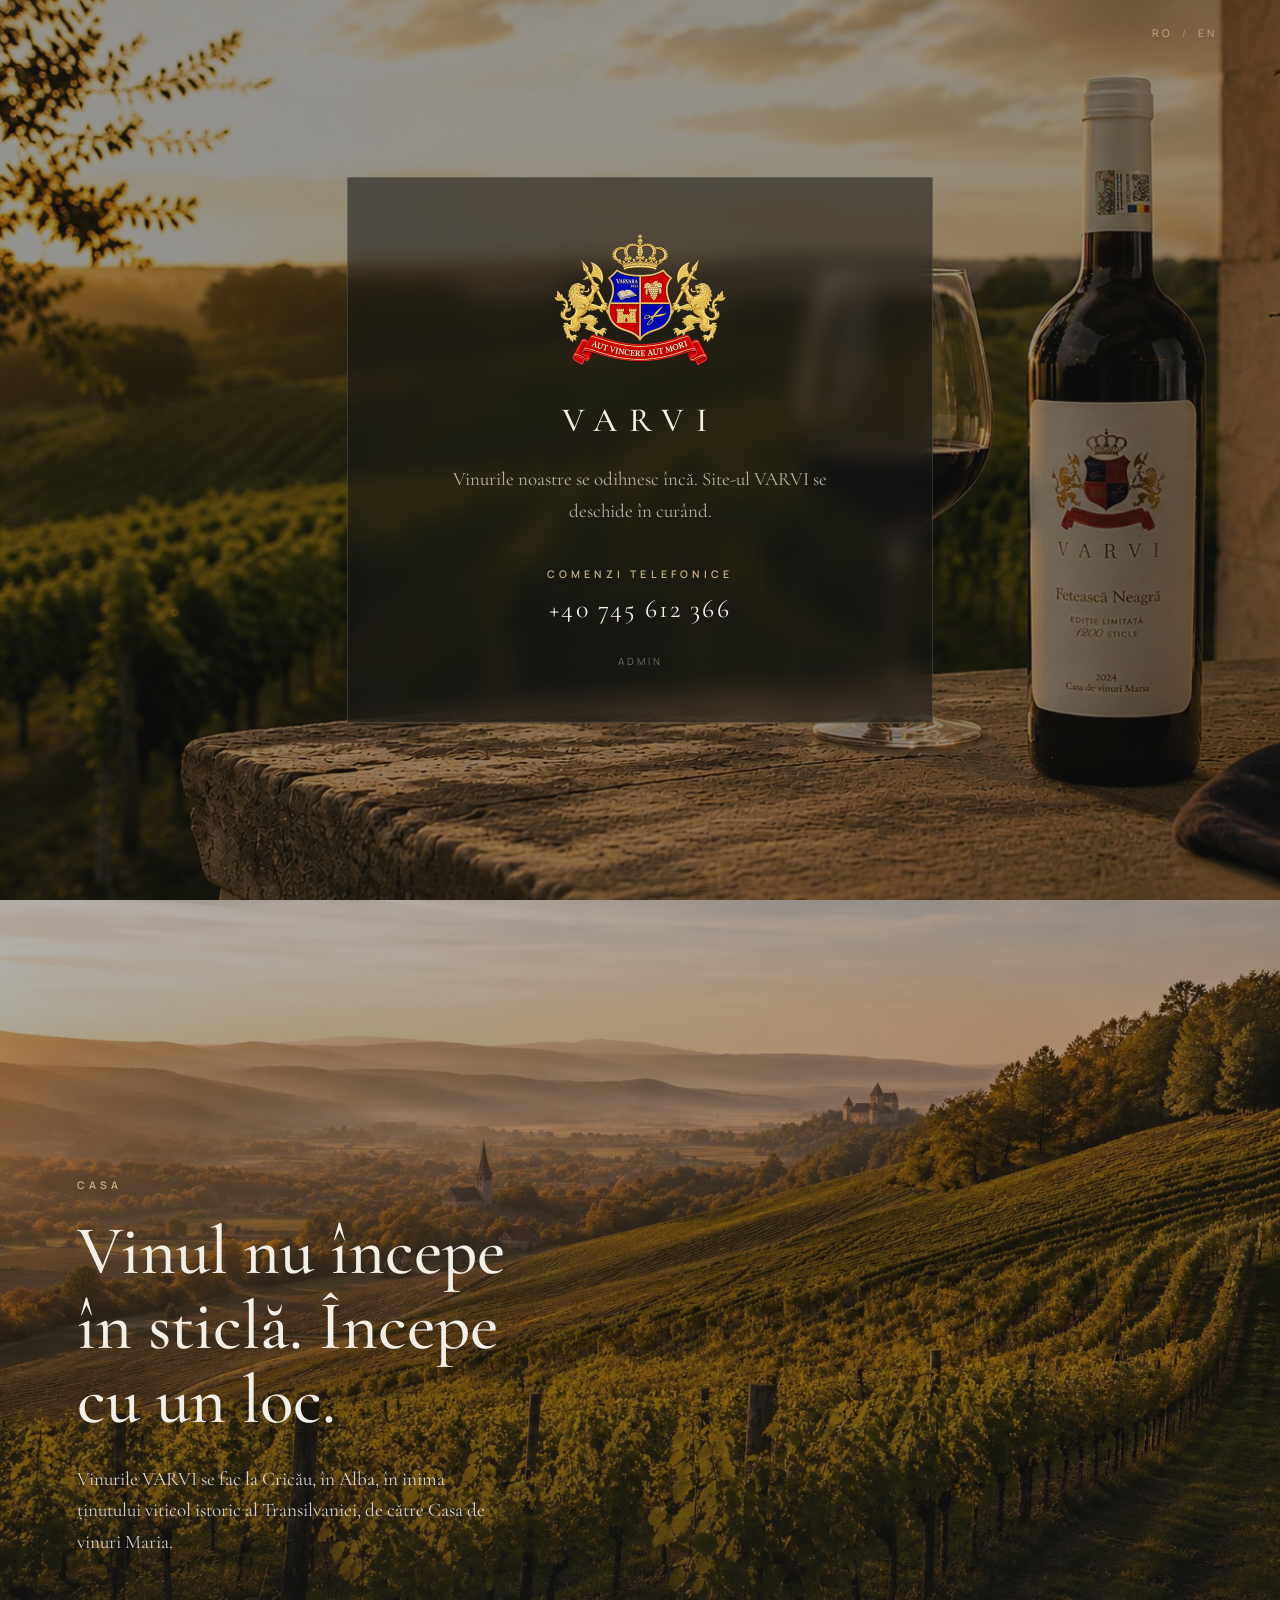
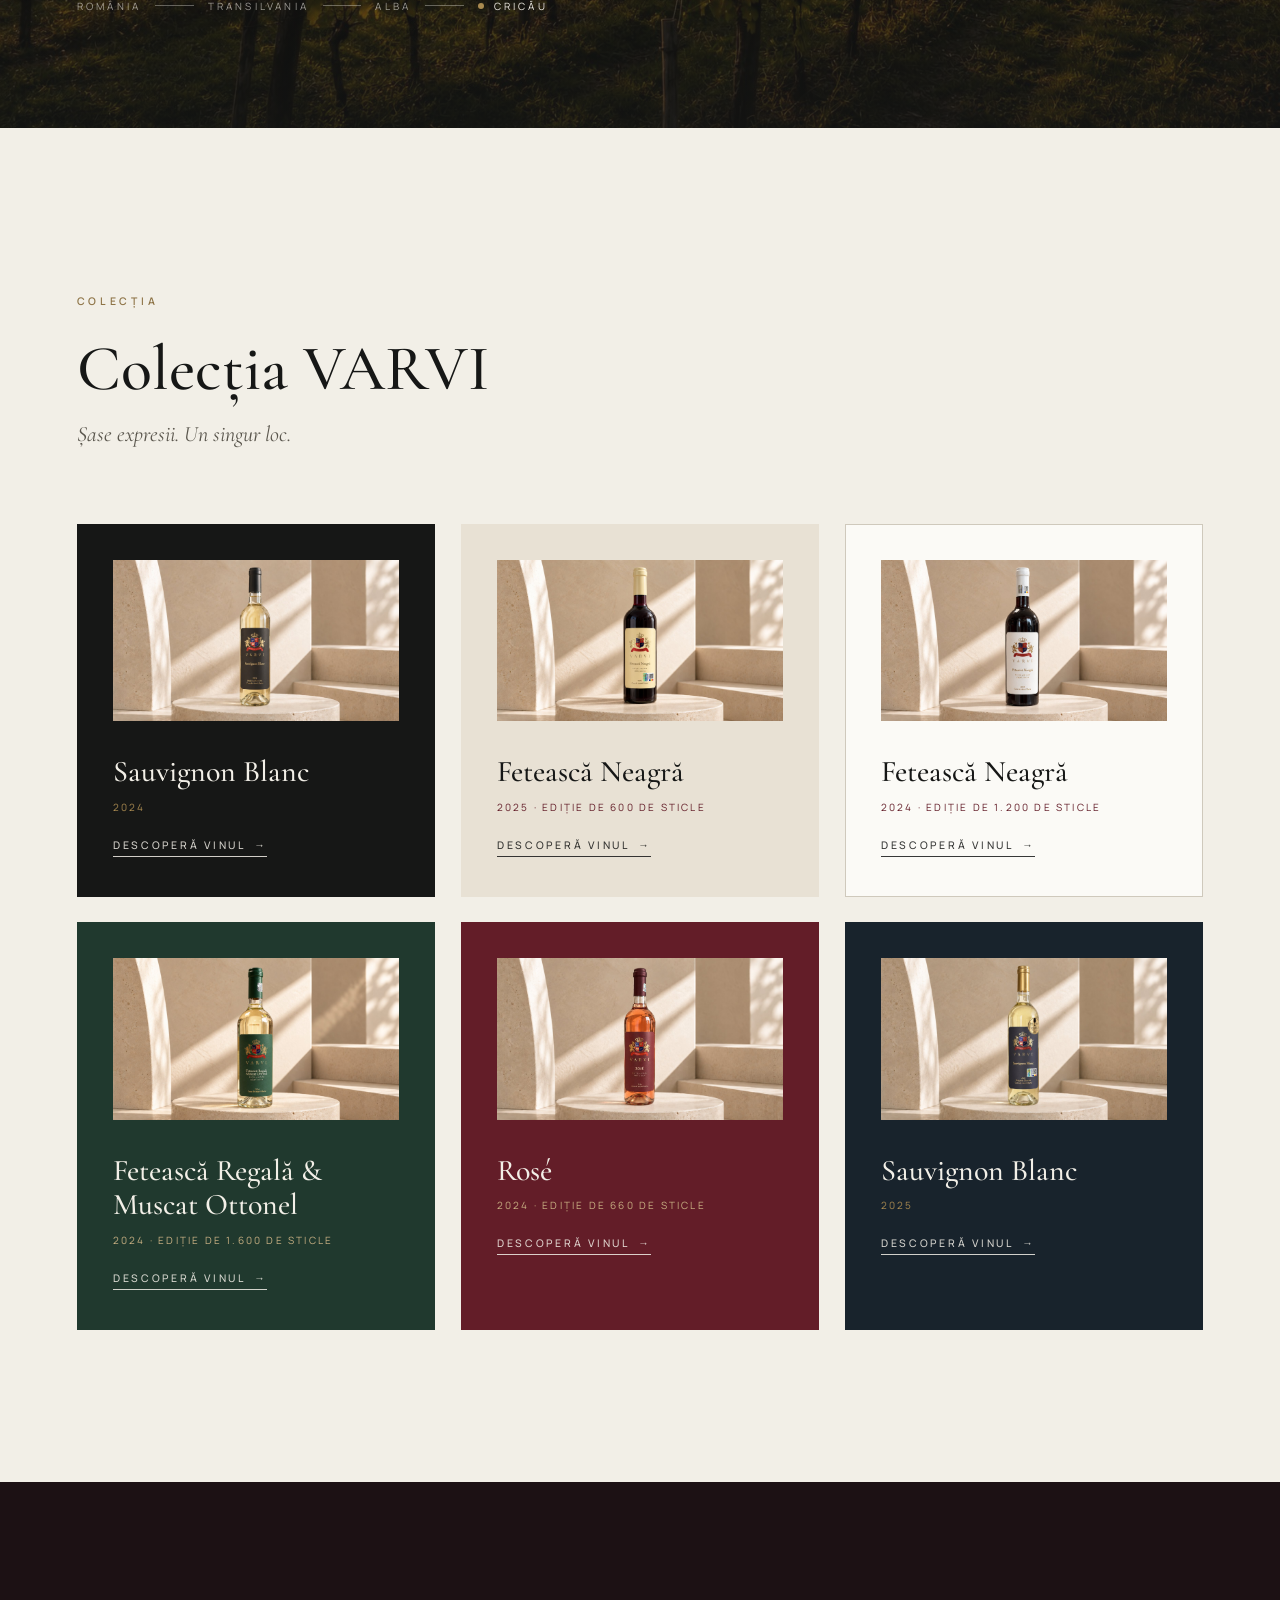
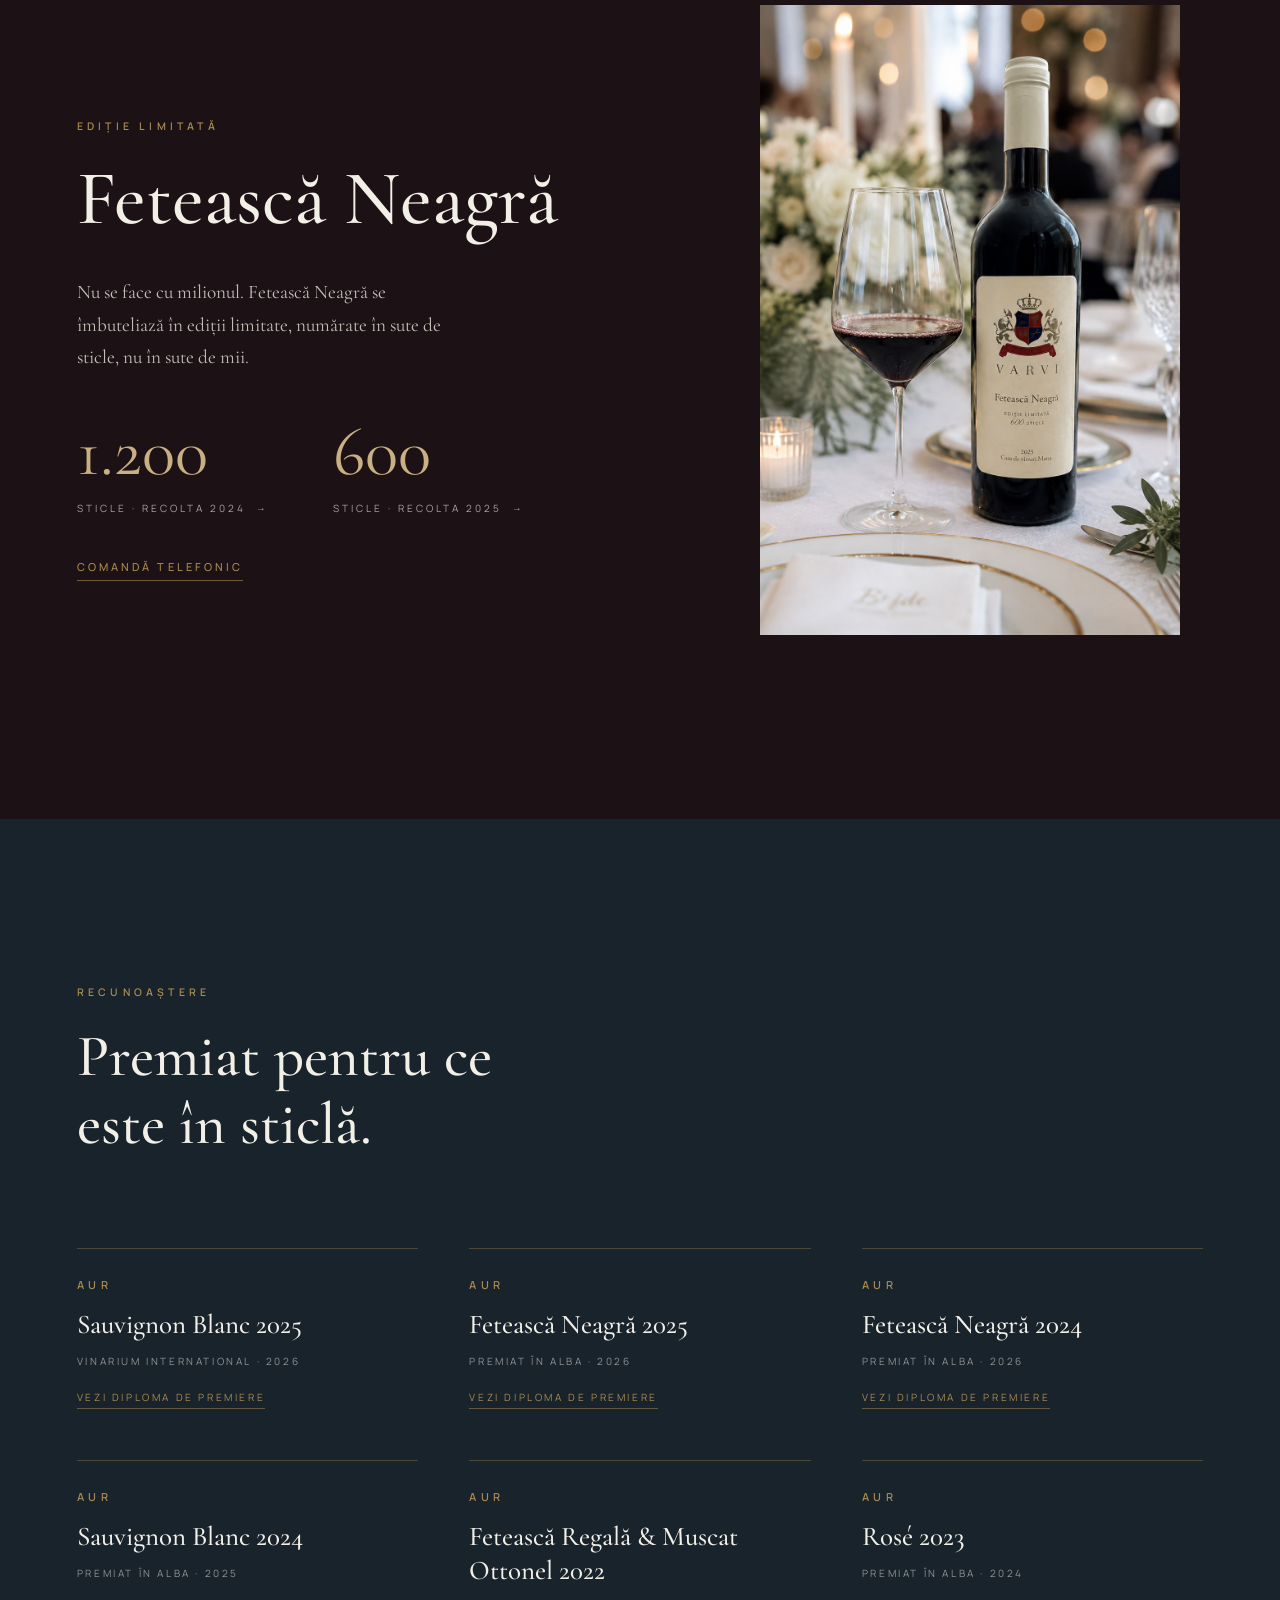
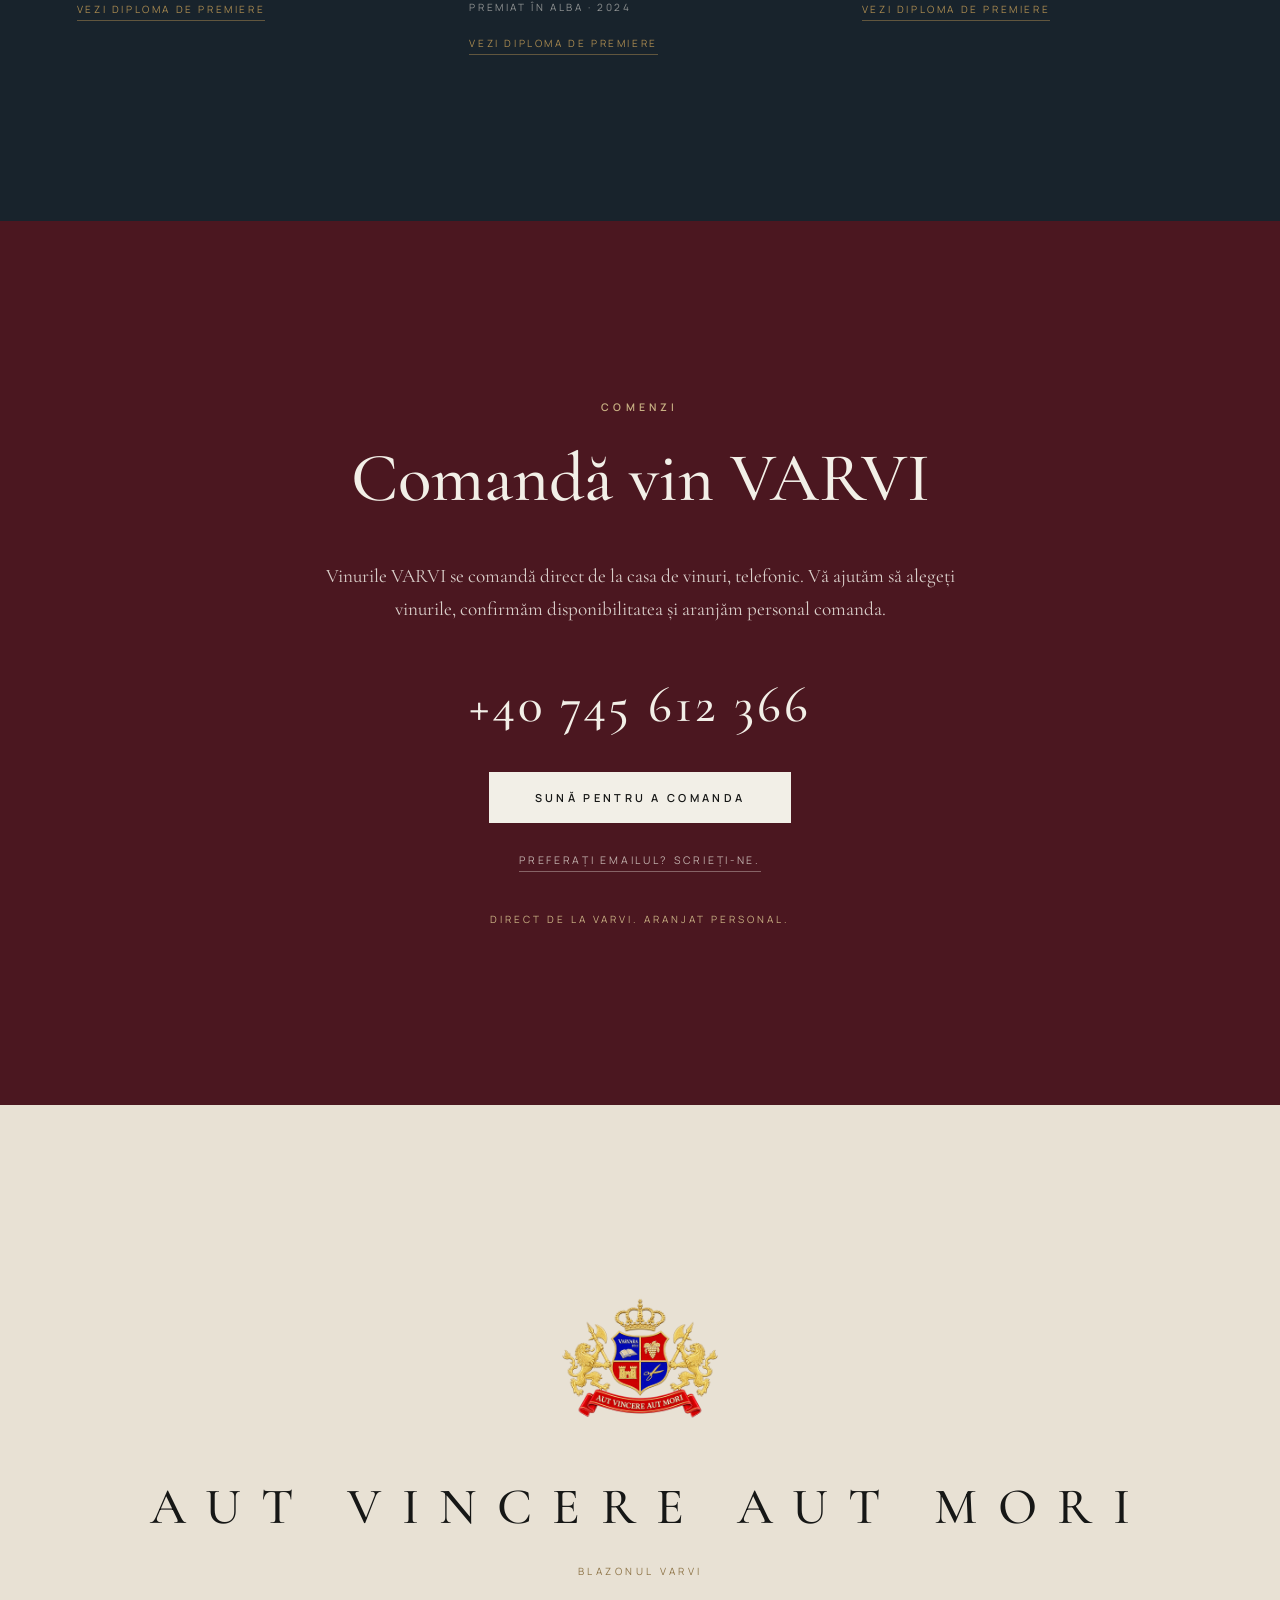
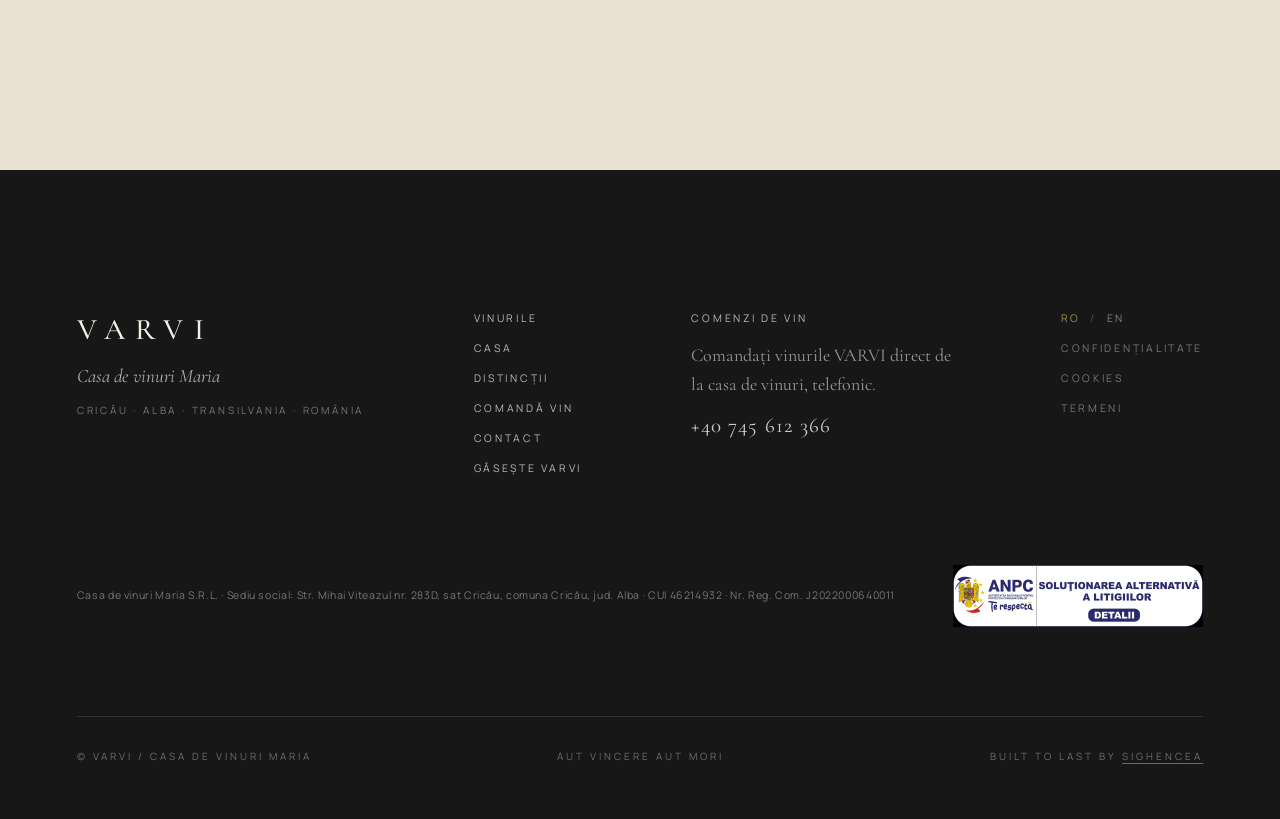
==== commit f27b10a0: "+" ====
--- a/index.html
+++ b/index.html
@@ -13,9 +13,7 @@
 <meta property="og:image" content="https://varvi.ro/assets/images/campaign/hero.jpg">
 <link rel="canonical" href="https://varvi.ro/">
 <link rel="icon" type="image/png" href="assets/images/brand/favicon.png">
-<link rel="preconnect" href="https://fonts.googleapis.com">
-<link rel="preconnect" href="https://fonts.gstatic.com" crossorigin>
-<link href="https://fonts.googleapis.com/css2?family=Cormorant+Garamond:ital,wght@0,400;0,500;0,600;1,400;1,500&family=Manrope:wght@400;500;600&display=swap" rel="stylesheet">
+<link rel="stylesheet" href="assets/fonts/fonts.css">
 <link rel="stylesheet" href="assets/css/styles.css">
 <script>
 // Runs before paint: returning of-age visitors never see the gate flash.
@@ -380,7 +378,10 @@
         <a href="terms.html" data-i18n="legal.terms">Termeni</a>
       </div>
     </div>
-    <p class="site-footer__company" data-i18n="footer.company">Casa de vinuri Maria S.R.L. · Sediu social: Str. Mihai Viteazul nr. 283D, sat Cricău, comuna Cricău, jud. Alba · CUI 46214932 · Nr. Reg. Com. J2022000640011</p>
+    <div class="site-footer__compliance">
+      <p class="site-footer__company" data-i18n="footer.company">Casa de vinuri Maria S.R.L. · Sediu social: Str. Mihai Viteazul nr. 283D, sat Cricău, comuna Cricău, jud. Alba · CUI 46214932 · Nr. Reg. Com. J2022000640011</p>
+      <a class="site-footer__sal" href="https://reclamatiisal.anpc.ro" target="_blank" rel="noopener"><img src="assets/images/anpc-sal.png" width="250" height="62" alt="ANPC: Soluționarea alternativă a litigiilor" loading="lazy"></a>
+    </div>
     <div class="site-footer__bottom">
       <span>© VARVI / Casa de vinuri Maria</span>
       <span class="center">Aut vincere aut mori</span>
--- a/assets/fonts/fonts.css
+++ b/assets/fonts/fonts.css
@@ -0,0 +1,145 @@
+/* Self-hosted Google Fonts (latin + latin-ext only), so no visitor IP reaches Google. */
+/* latin-ext */
+@font-face {
+  font-family: 'Cormorant Garamond';
+  font-style: italic;
+  font-weight: 400;
+  font-display: swap;
+  src: url(cormorant-garamond-italic-latin-ext.woff2) format('woff2');
+  unicode-range: U+0100-02BA, U+02BD-02C5, U+02C7-02CC, U+02CE-02D7, U+02DD-02FF, U+0304, U+0308, U+0329, U+1D00-1DBF, U+1E00-1E9F, U+1EF2-1EFF, U+2020, U+20A0-20AB, U+20AD-20C0, U+2113, U+2C60-2C7F, U+A720-A7FF;
+}
+/* latin */
+@font-face {
+  font-family: 'Cormorant Garamond';
+  font-style: italic;
+  font-weight: 400;
+  font-display: swap;
+  src: url(cormorant-garamond-italic-latin.woff2) format('woff2');
+  unicode-range: U+0000-00FF, U+0131, U+0152-0153, U+02BB-02BC, U+02C6, U+02DA, U+02DC, U+0304, U+0308, U+0329, U+2000-206F, U+20AC, U+2122, U+2191, U+2193, U+2212, U+2215, U+FEFF, U+FFFD;
+}
+/* latin-ext */
+@font-face {
+  font-family: 'Cormorant Garamond';
+  font-style: italic;
+  font-weight: 500;
+  font-display: swap;
+  src: url(cormorant-garamond-italic-latin-ext.woff2) format('woff2');
+  unicode-range: U+0100-02BA, U+02BD-02C5, U+02C7-02CC, U+02CE-02D7, U+02DD-02FF, U+0304, U+0308, U+0329, U+1D00-1DBF, U+1E00-1E9F, U+1EF2-1EFF, U+2020, U+20A0-20AB, U+20AD-20C0, U+2113, U+2C60-2C7F, U+A720-A7FF;
+}
+/* latin */
+@font-face {
+  font-family: 'Cormorant Garamond';
+  font-style: italic;
+  font-weight: 500;
+  font-display: swap;
+  src: url(cormorant-garamond-italic-latin.woff2) format('woff2');
+  unicode-range: U+0000-00FF, U+0131, U+0152-0153, U+02BB-02BC, U+02C6, U+02DA, U+02DC, U+0304, U+0308, U+0329, U+2000-206F, U+20AC, U+2122, U+2191, U+2193, U+2212, U+2215, U+FEFF, U+FFFD;
+}
+/* latin-ext */
+@font-face {
+  font-family: 'Cormorant Garamond';
+  font-style: normal;
+  font-weight: 400;
+  font-display: swap;
+  src: url(cormorant-garamond-latin-ext.woff2) format('woff2');
+  unicode-range: U+0100-02BA, U+02BD-02C5, U+02C7-02CC, U+02CE-02D7, U+02DD-02FF, U+0304, U+0308, U+0329, U+1D00-1DBF, U+1E00-1E9F, U+1EF2-1EFF, U+2020, U+20A0-20AB, U+20AD-20C0, U+2113, U+2C60-2C7F, U+A720-A7FF;
+}
+/* latin */
+@font-face {
+  font-family: 'Cormorant Garamond';
+  font-style: normal;
+  font-weight: 400;
+  font-display: swap;
+  src: url(cormorant-garamond-latin.woff2) format('woff2');
+  unicode-range: U+0000-00FF, U+0131, U+0152-0153, U+02BB-02BC, U+02C6, U+02DA, U+02DC, U+0304, U+0308, U+0329, U+2000-206F, U+20AC, U+2122, U+2191, U+2193, U+2212, U+2215, U+FEFF, U+FFFD;
+}
+/* latin-ext */
+@font-face {
+  font-family: 'Cormorant Garamond';
+  font-style: normal;
+  font-weight: 500;
+  font-display: swap;
+  src: url(cormorant-garamond-latin-ext.woff2) format('woff2');
+  unicode-range: U+0100-02BA, U+02BD-02C5, U+02C7-02CC, U+02CE-02D7, U+02DD-02FF, U+0304, U+0308, U+0329, U+1D00-1DBF, U+1E00-1E9F, U+1EF2-1EFF, U+2020, U+20A0-20AB, U+20AD-20C0, U+2113, U+2C60-2C7F, U+A720-A7FF;
+}
+/* latin */
+@font-face {
+  font-family: 'Cormorant Garamond';
+  font-style: normal;
+  font-weight: 500;
+  font-display: swap;
+  src: url(cormorant-garamond-latin.woff2) format('woff2');
+  unicode-range: U+0000-00FF, U+0131, U+0152-0153, U+02BB-02BC, U+02C6, U+02DA, U+02DC, U+0304, U+0308, U+0329, U+2000-206F, U+20AC, U+2122, U+2191, U+2193, U+2212, U+2215, U+FEFF, U+FFFD;
+}
+/* latin-ext */
+@font-face {
+  font-family: 'Cormorant Garamond';
+  font-style: normal;
+  font-weight: 600;
+  font-display: swap;
+  src: url(cormorant-garamond-latin-ext.woff2) format('woff2');
+  unicode-range: U+0100-02BA, U+02BD-02C5, U+02C7-02CC, U+02CE-02D7, U+02DD-02FF, U+0304, U+0308, U+0329, U+1D00-1DBF, U+1E00-1E9F, U+1EF2-1EFF, U+2020, U+20A0-20AB, U+20AD-20C0, U+2113, U+2C60-2C7F, U+A720-A7FF;
+}
+/* latin */
+@font-face {
+  font-family: 'Cormorant Garamond';
+  font-style: normal;
+  font-weight: 600;
+  font-display: swap;
+  src: url(cormorant-garamond-latin.woff2) format('woff2');
+  unicode-range: U+0000-00FF, U+0131, U+0152-0153, U+02BB-02BC, U+02C6, U+02DA, U+02DC, U+0304, U+0308, U+0329, U+2000-206F, U+20AC, U+2122, U+2191, U+2193, U+2212, U+2215, U+FEFF, U+FFFD;
+}
+/* latin-ext */
+@font-face {
+  font-family: 'Manrope';
+  font-style: normal;
+  font-weight: 400;
+  font-display: swap;
+  src: url(manrope-latin-ext.woff2) format('woff2');
+  unicode-range: U+0100-02BA, U+02BD-02C5, U+02C7-02CC, U+02CE-02D7, U+02DD-02FF, U+0304, U+0308, U+0329, U+1D00-1DBF, U+1E00-1E9F, U+1EF2-1EFF, U+2020, U+20A0-20AB, U+20AD-20C0, U+2113, U+2C60-2C7F, U+A720-A7FF;
+}
+/* latin */
+@font-face {
+  font-family: 'Manrope';
+  font-style: normal;
+  font-weight: 400;
+  font-display: swap;
+  src: url(manrope-latin.woff2) format('woff2');
+  unicode-range: U+0000-00FF, U+0131, U+0152-0153, U+02BB-02BC, U+02C6, U+02DA, U+02DC, U+0304, U+0308, U+0329, U+2000-206F, U+20AC, U+2122, U+2191, U+2193, U+2212, U+2215, U+FEFF, U+FFFD;
+}
+/* latin-ext */
+@font-face {
+  font-family: 'Manrope';
+  font-style: normal;
+  font-weight: 500;
+  font-display: swap;
+  src: url(manrope-latin-ext.woff2) format('woff2');
+  unicode-range: U+0100-02BA, U+02BD-02C5, U+02C7-02CC, U+02CE-02D7, U+02DD-02FF, U+0304, U+0308, U+0329, U+1D00-1DBF, U+1E00-1E9F, U+1EF2-1EFF, U+2020, U+20A0-20AB, U+20AD-20C0, U+2113, U+2C60-2C7F, U+A720-A7FF;
+}
+/* latin */
+@font-face {
+  font-family: 'Manrope';
+  font-style: normal;
+  font-weight: 500;
+  font-display: swap;
+  src: url(manrope-latin.woff2) format('woff2');
+  unicode-range: U+0000-00FF, U+0131, U+0152-0153, U+02BB-02BC, U+02C6, U+02DA, U+02DC, U+0304, U+0308, U+0329, U+2000-206F, U+20AC, U+2122, U+2191, U+2193, U+2212, U+2215, U+FEFF, U+FFFD;
+}
+/* latin-ext */
+@font-face {
+  font-family: 'Manrope';
+  font-style: normal;
+  font-weight: 600;
+  font-display: swap;
+  src: url(manrope-latin-ext.woff2) format('woff2');
+  unicode-range: U+0100-02BA, U+02BD-02C5, U+02C7-02CC, U+02CE-02D7, U+02DD-02FF, U+0304, U+0308, U+0329, U+1D00-1DBF, U+1E00-1E9F, U+1EF2-1EFF, U+2020, U+20A0-20AB, U+20AD-20C0, U+2113, U+2C60-2C7F, U+A720-A7FF;
+}
+/* latin */
+@font-face {
+  font-family: 'Manrope';
+  font-style: normal;
+  font-weight: 600;
+  font-display: swap;
+  src: url(manrope-latin.woff2) format('woff2');
+  unicode-range: U+0000-00FF, U+0131, U+0152-0153, U+02BB-02BC, U+02C6, U+02DA, U+02DC, U+0304, U+0308, U+0329, U+2000-206F, U+20AC, U+2122, U+2191, U+2193, U+2212, U+2215, U+FEFF, U+FFFD;
+}
--- a/assets/css/styles.css
+++ b/assets/css/styles.css
@@ -933,6 +933,18 @@
   letter-spacing: .06em;
   color: rgba(242, 239, 231, .45);
 }
+/* ANPC Order 449/2022 (amended by 270/2026): the official SAL pictogram, unaltered,
+   250px wide and linked to the SAL platform. */
+.site-footer__compliance {
+  display: flex;
+  flex-wrap: wrap;
+  align-items: center;
+  justify-content: space-between;
+  gap: 24px 48px;
+}
+.site-footer__compliance .site-footer__company { flex: 1 1 320px; }
+.site-footer__sal { display: block; flex: none; }
+.site-footer__sal img { display: block; width: 250px; height: auto; }
 .site-footer__bottom {
   border-top: 1px solid rgba(242, 239, 231, .12);
   padding-top: 32px;
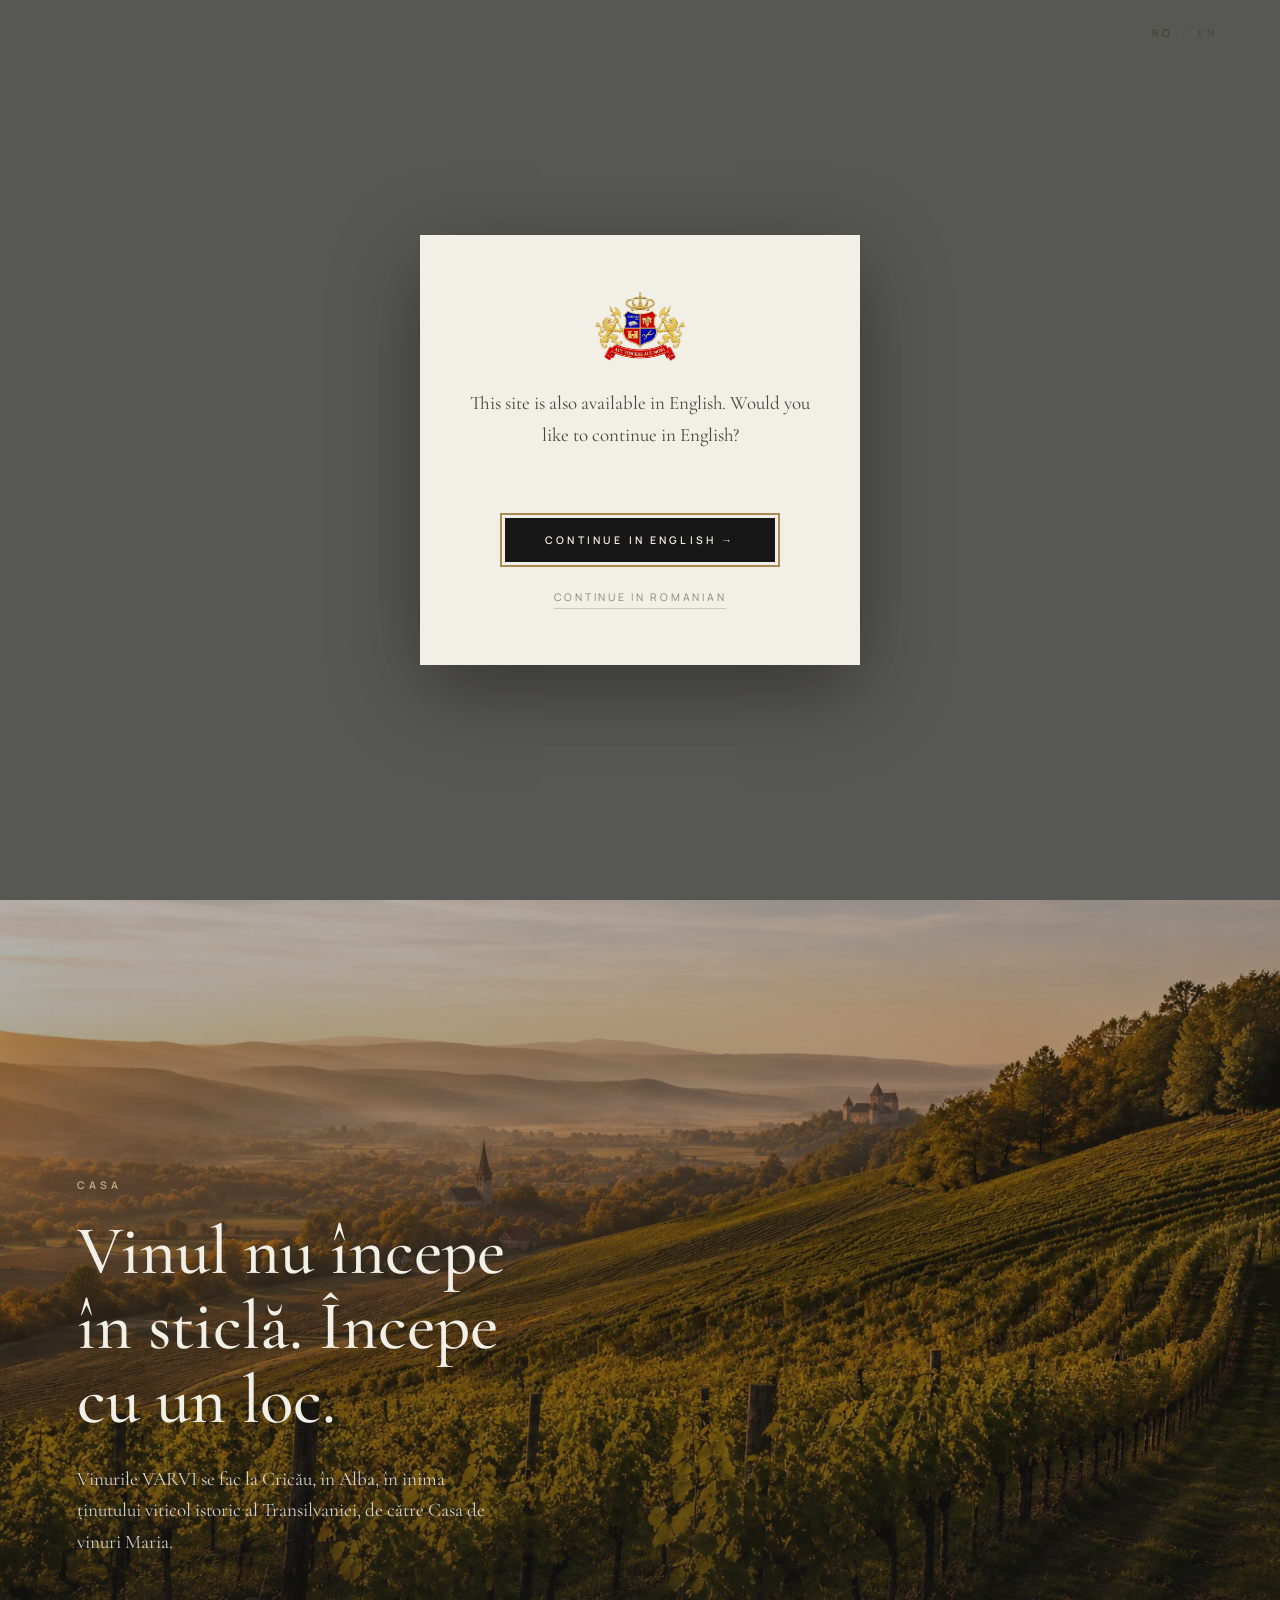
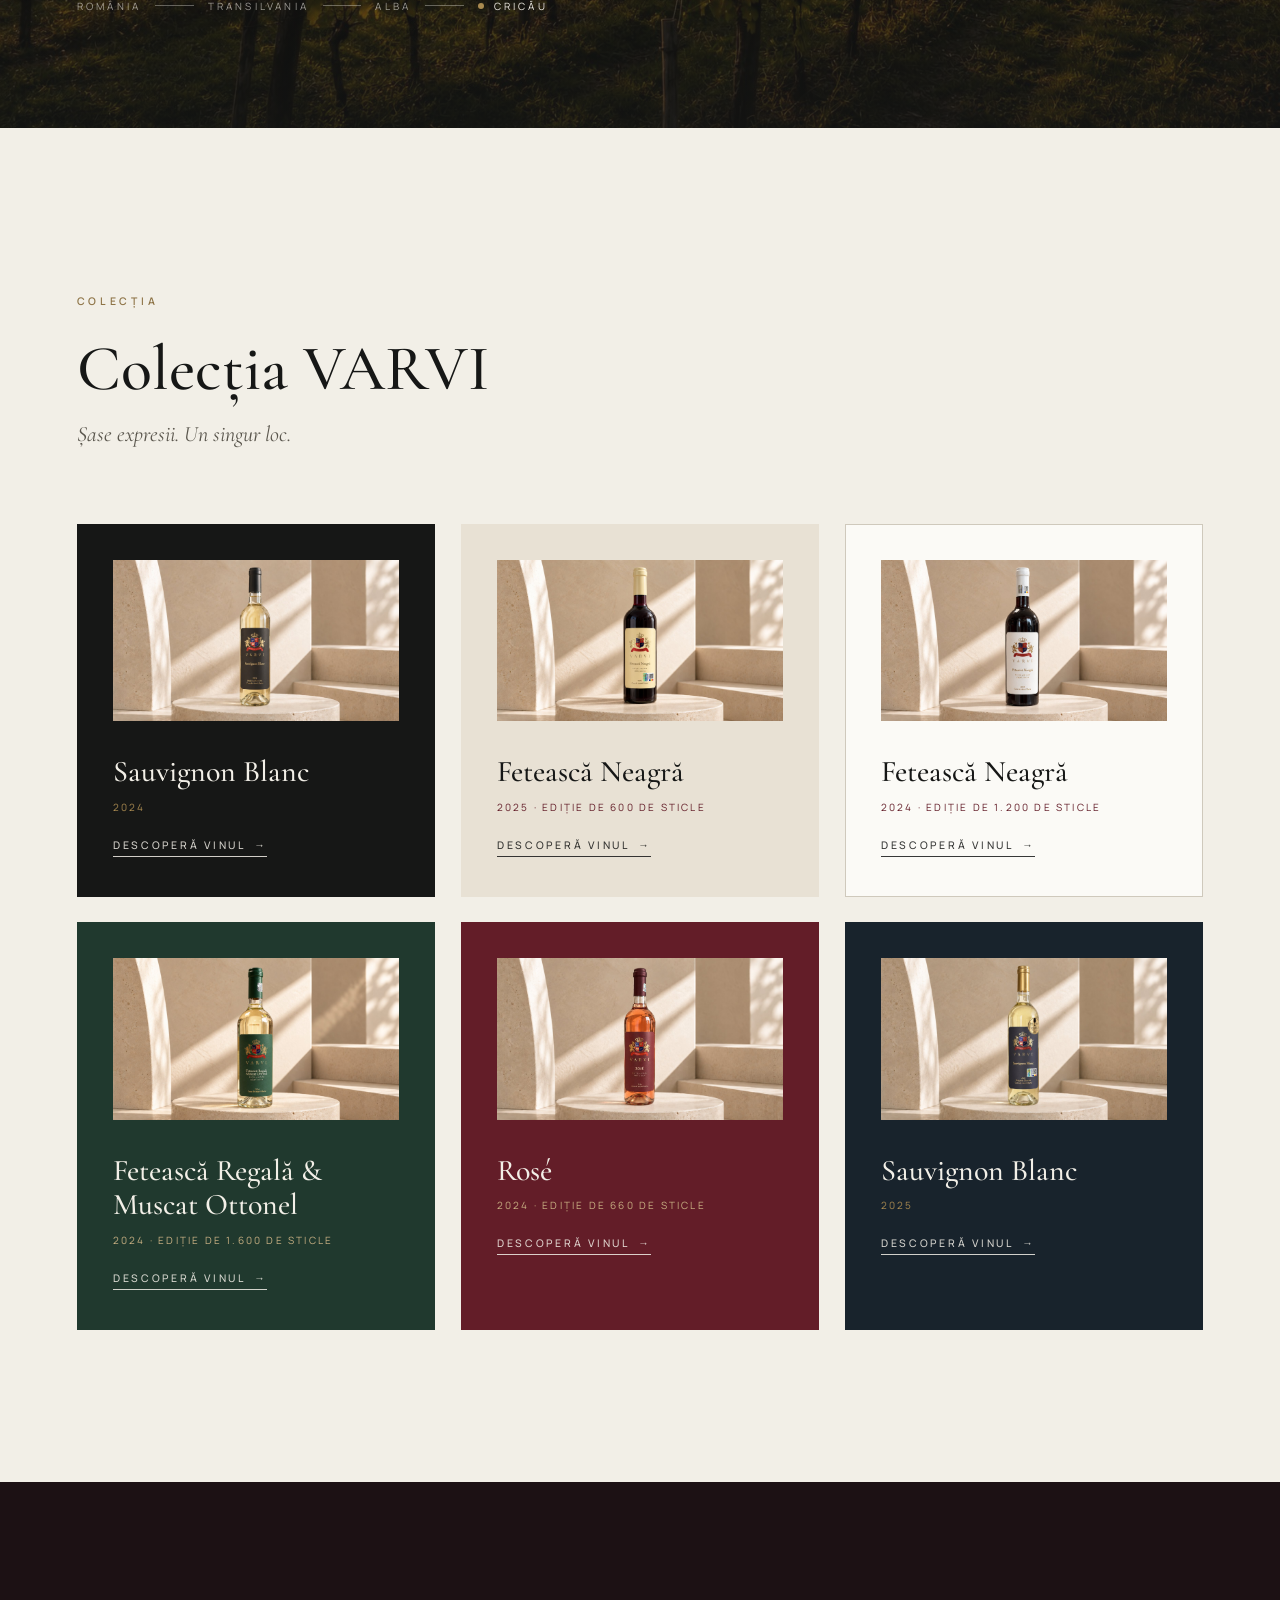
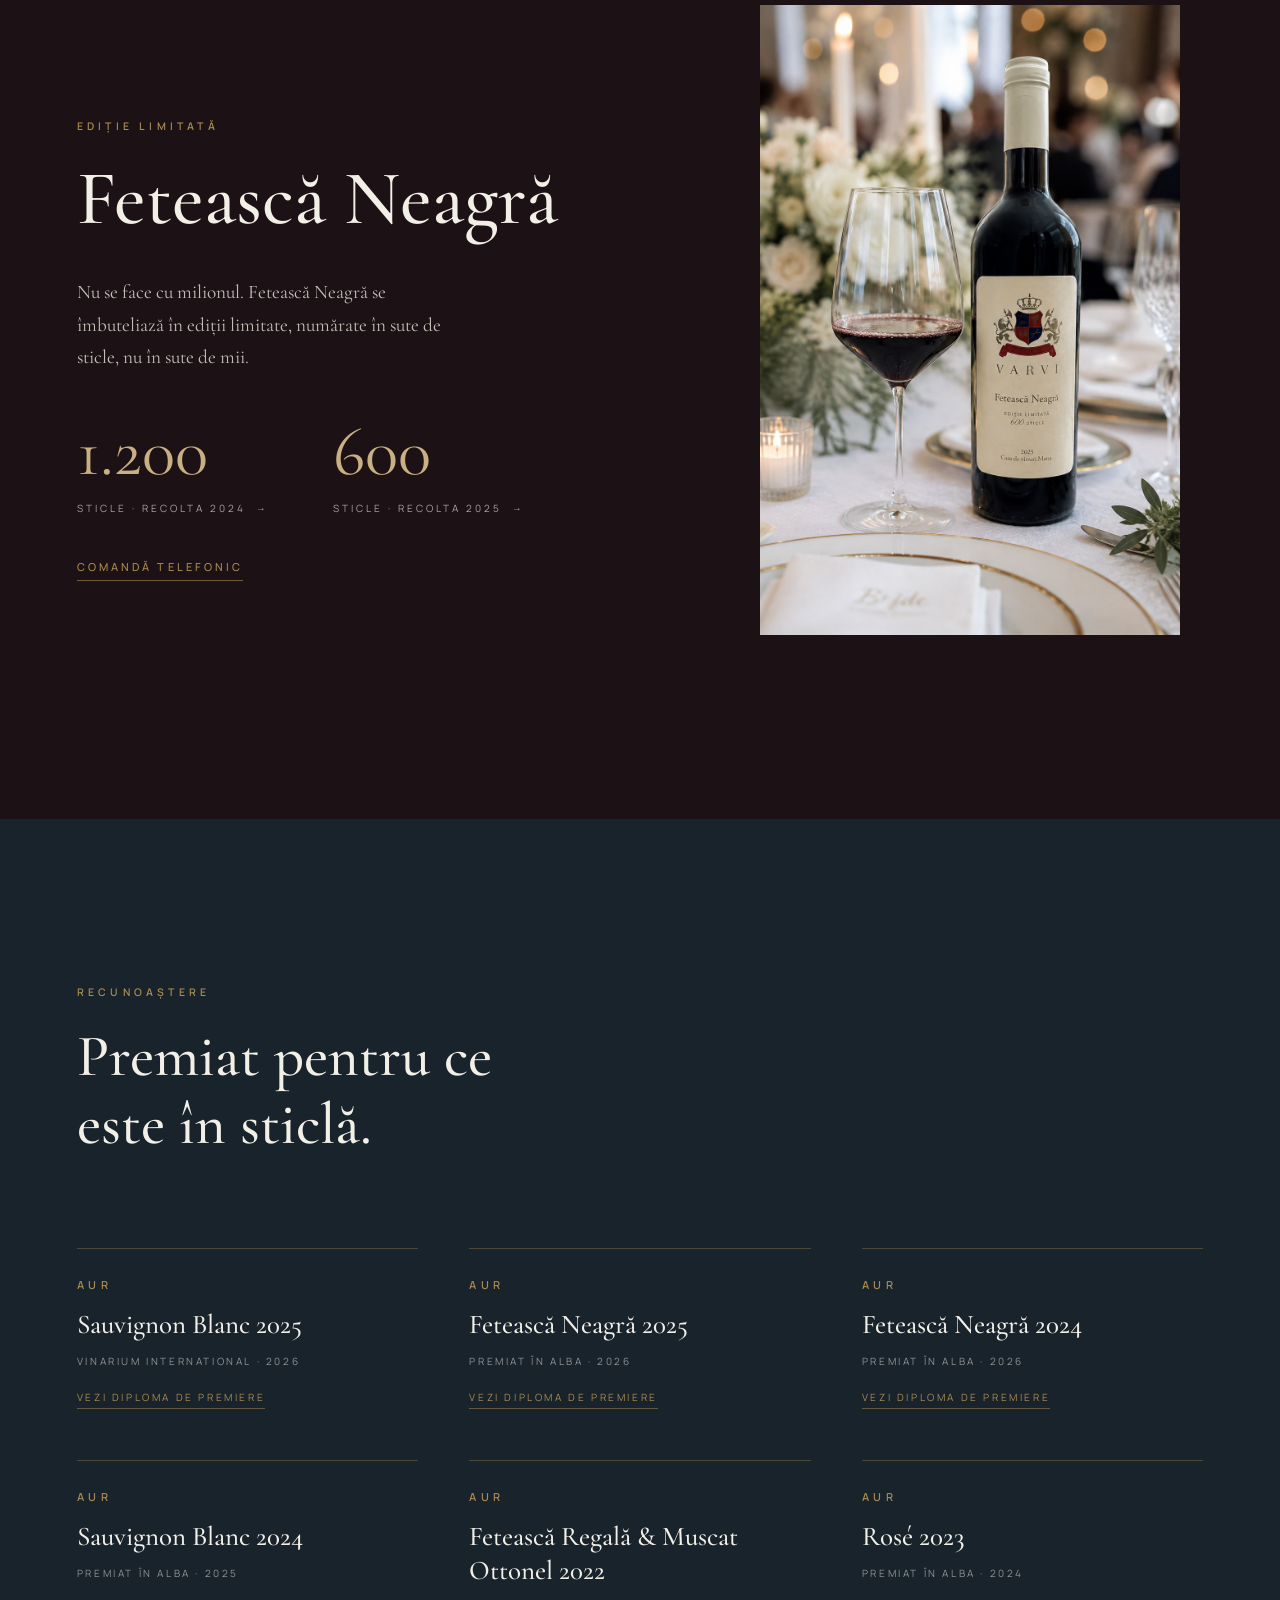
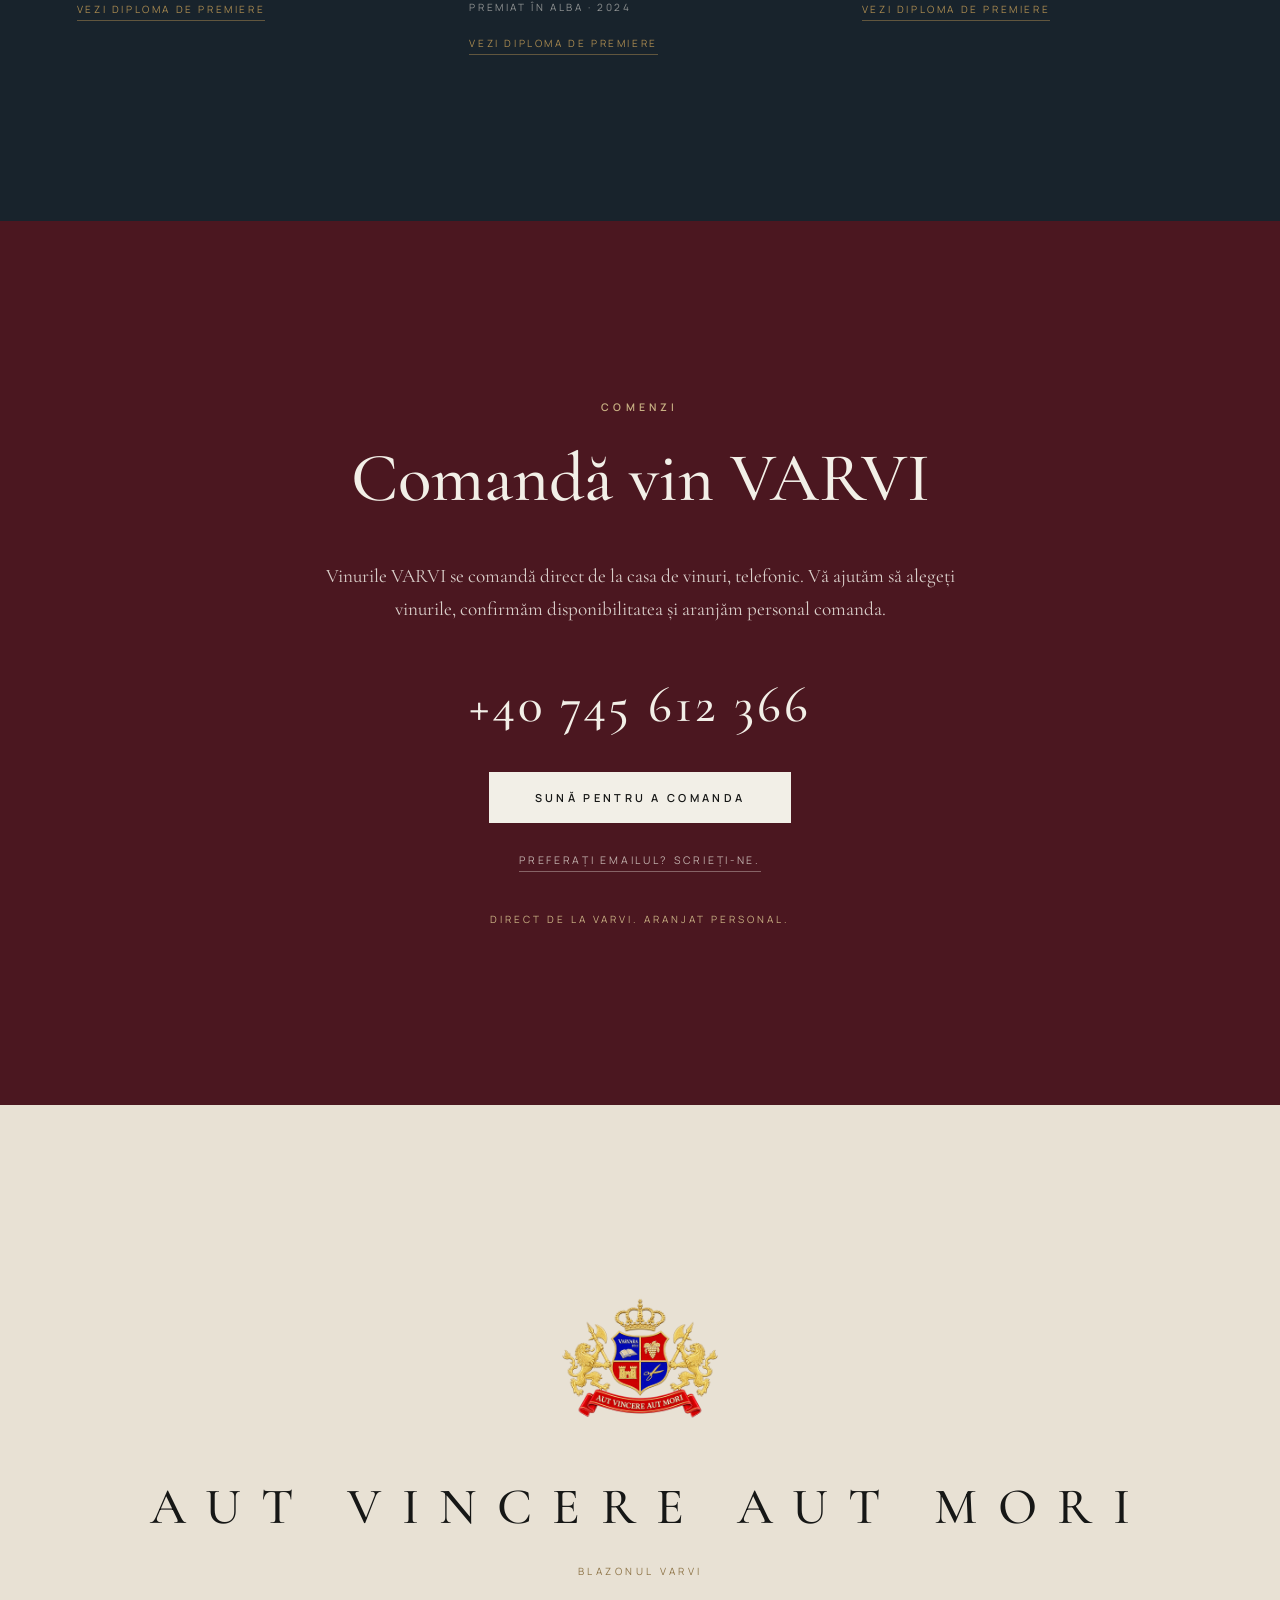
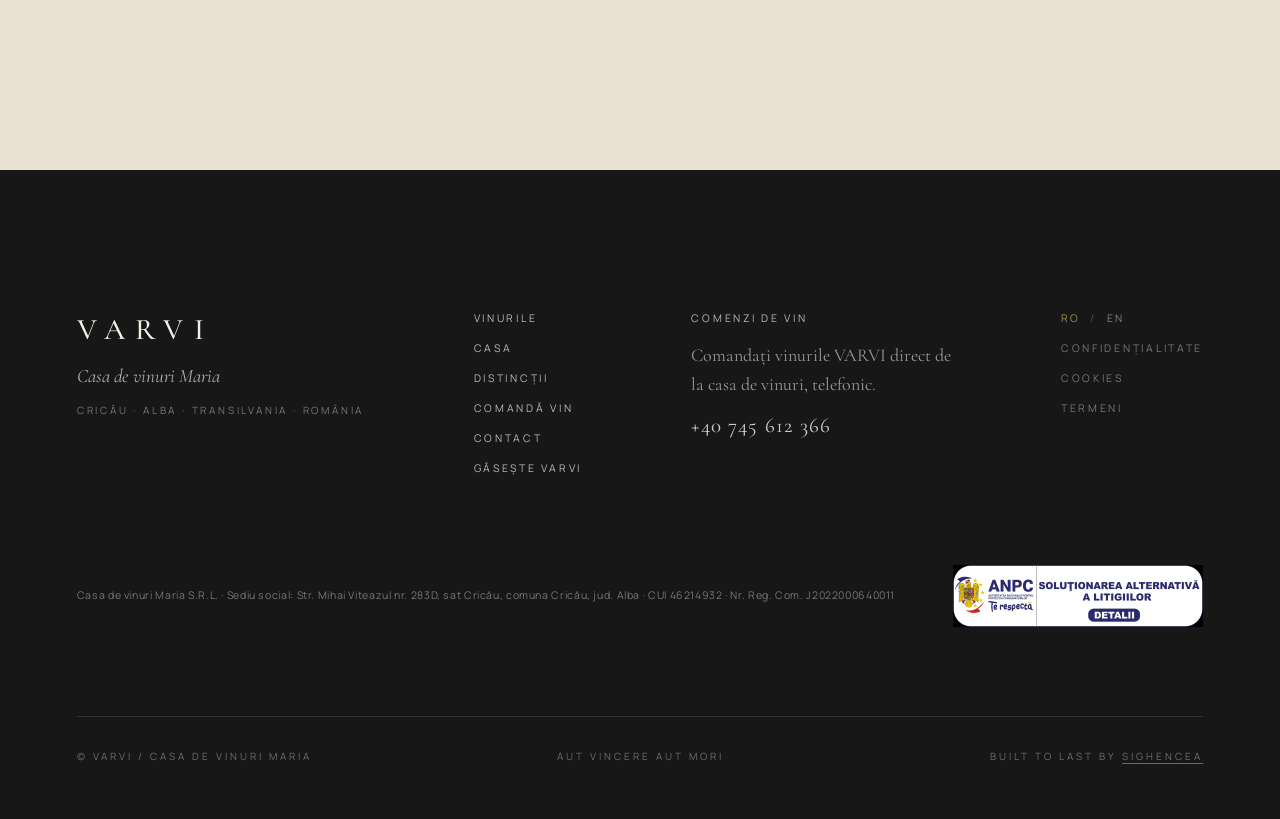
==== commit 256ceeab: "live" ====
--- a/index.html
+++ b/index.html
@@ -19,43 +19,12 @@
 // Runs before paint: returning of-age visitors never see the gate flash.
 // Without JS the .js class is absent, so the gate stays hidden and the site
 // remains readable.
-(function(){try{if(localStorage.getItem('varvi_age_ok')==='1')document.documentElement.classList.add('age-ok');if(localStorage.getItem('varvi_admin_ok')==='1')document.documentElement.classList.add('admin-ok')}catch(e){}document.documentElement.classList.add('js')})();
+(function(){try{if(localStorage.getItem('varvi_age_ok')==='1')document.documentElement.classList.add('age-ok')}catch(e){}document.documentElement.classList.add('js')})();
 </script>
 <script src="assets/js/i18n.js" defer></script>
 <script src="assets/js/main.js" defer></script>
 </head>
 <body>
-
-<!-- ======================= Coming soon (pre-launch curtain) =======================
-     Remove this block from every page (plus the varvi_admin_ok reads in the head
-     scripts and the curtain section in main.js) when the site goes live. -->
-<div class="coming-soon" role="dialog" aria-modal="true" aria-label="VARVI - în curând">
-  <div class="lang-toggle">
-    <button class="lang-btn is-active" data-lang-btn="ro">RO</button>
-    <span class="lang-toggle__sep" aria-hidden="true">/</span>
-    <button class="lang-btn" data-lang-btn="en">EN</button>
-  </div>
-  <div class="coming-soon__card">
-    <img class="coming-soon__crest crest" src="assets/images/brand/crest-logo.png" alt="Blazonul heraldic VARVI" width="210" height="140">
-    <div class="coming-soon__brand">VARVI</div>
-    <p class="coming-soon__text" data-i18n="cs.text">Vinurile noastre se odihnesc încă. Site-ul VARVI se deschide în curând.</p>
-    <div class="coming-soon__order eyebrow eyebrow--gold-light" data-i18n="cs.order">Comenzi telefonice</div>
-    <a class="coming-soon__phone" data-cs-phone><span data-phone-number>+40 745 612 366</span></a>
-    <button class="coming-soon__admin-btn" type="button" data-admin-toggle>Admin</button>
-  </div>
-</div>
-
-<!-- Admin unlock popup (stacks above the curtain; removed together with it at launch) -->
-<div class="modal popup admin-popup" id="admin-popup" role="dialog" aria-modal="true" aria-labelledby="admin-popup-title">
-  <div class="popup__card" data-modal-card>
-    <img class="popup__crest crest" src="assets/images/brand/crest-logo.png" alt="" width="110" height="73">
-    <div class="popup__title" id="admin-popup-title">Acces administrator</div>
-    <form class="admin-popup__form" data-admin-form>
-      <input class="admin-popup__input" type="password" data-admin-pass autocomplete="off" aria-label="Parolă" placeholder="Parolă">
-      <button class="btn btn--dark" type="submit">Intră</button>
-    </form>
-  </div>
-</div>
 
 <!-- ======================= Age gate ======================= -->
 <div class="age-gate" role="dialog" aria-modal="true" aria-labelledby="gate-heading">
@@ -159,7 +128,7 @@
   <div class="container">
     <div class="eyebrow" data-i18n="col.eyebrow">Colecția</div>
     <h2 class="collection__title" data-i18n="col.title">Colecția VARVI</h2>
-    <p class="collection__sub" data-i18n="col.sub">Patru expresii. Un singur loc.</p>
+    <p class="collection__sub" data-i18n="col.sub">Șase expresii. Un singur loc.</p>
   </div>
   <div class="collection__row">
 
--- a/assets/css/styles.css
+++ b/assets/css/styles.css
@@ -183,116 +183,6 @@
 }
 
 /* ==========================================================================
-   Coming soon curtain (pre-launch)
-   Visible by default, JS or not, so the unfinished site never shows.
-   The inline head script adds .admin-ok to <html> before paint once the
-   owner has unlocked it, so the curtain never flashes for them; see main.js.
-   ========================================================================== */
-.coming-soon {
-  position: fixed;
-  inset: 0;
-  z-index: 400; /* above modals (300): nothing may peek out pre-launch */
-  /* Hero photograph under a light scrim; the card carries the legibility.
-     Charcoal shows while the image loads. */
-  background-color: var(--color-charcoal);
-  background-image: linear-gradient(rgba(22, 23, 22, .45), rgba(22, 23, 22, .45)), url('../images/campaign/hero.jpg');
-  background-size: cover;
-  background-position: center;
-  color: var(--color-ivory);
-  display: flex;
-  flex-direction: column;
-  align-items: center;
-  justify-content: center;
-  text-align: center;
-  padding: 24px;
-}
-html.admin-ok .coming-soon { display: none; }
-html:not(.admin-ok) body { overflow: hidden; }
-
-/* RO / EN switch: same placement as on the age gate; the default lang-btn
-   colors already read well on the charcoal curtain */
-.coming-soon .lang-toggle {
-  display: flex;
-  position: absolute;
-  top: 26px;
-  right: clamp(24px, 5vw, 80px);
-}
-.coming-soon .lang-btn.is-active { color: var(--color-gold-light); }
-
-/* Frosted panel keeping the content readable over the photograph */
-.coming-soon__card {
-  display: flex;
-  flex-direction: column;
-  align-items: center;
-  max-width: min(600px, 100%);
-  padding: clamp(36px, 6vh, 56px) clamp(28px, 6vw, 72px);
-  background: rgba(22, 23, 22, .55);
-  -webkit-backdrop-filter: blur(10px);
-  backdrop-filter: blur(10px);
-  border: 1px solid rgba(242, 239, 231, .14);
-}
-@supports not ((backdrop-filter: blur(1px)) or (-webkit-backdrop-filter: blur(1px))) {
-  .coming-soon__card { background: rgba(22, 23, 22, .8); }
-}
-
-.coming-soon__crest { width: 210px; }
-.coming-soon__brand { font-size: 34px; letter-spacing: .34em; margin-top: 28px; font-weight: 500; }
-.coming-soon__text {
-  max-width: 440px;
-  font-size: 19px;
-  line-height: 1.7;
-  color: var(--color-stone);
-  margin: 22px 0 0;
-}
-
-/* Orders by telephone until the site opens */
-.coming-soon__order { margin-top: 40px; }
-.coming-soon__phone {
-  display: inline-block;
-  margin-top: 12px;
-  font-size: 26px;
-  letter-spacing: .08em;
-  color: var(--color-ivory);
-}
-.coming-soon__phone[href]:hover { color: var(--color-gold-light); }
-
-/* Gentle owner unlock, below the phone number; opens the admin popup */
-.coming-soon__admin-btn {
-  margin-top: 30px;
-  font-family: var(--font-sans);
-  font-size: 10px;
-  letter-spacing: .3em;
-  text-transform: uppercase;
-  color: rgba(242, 239, 231, .4);
-}
-.coming-soon__admin-btn:hover { color: var(--color-gold-light); }
-
-/* Password popup: the standard site popup, raised above the curtain (400).
-   Doubled selector so it beats the later .modal { z-index: 300 } rule. */
-.modal.admin-popup { z-index: 420; }
-.admin-popup__form {
-  margin-top: 26px;
-  display: flex;
-  flex-direction: column;
-  align-items: center;
-}
-.admin-popup__input {
-  font-family: var(--font-sans);
-  font-size: 14px;
-  letter-spacing: .12em;
-  text-align: center;
-  color: var(--color-charcoal);
-  background: none;
-  border: none;
-  border-bottom: 1px solid var(--color-hairline);
-  border-radius: 0;
-  padding: 8px 2px;
-  width: min(220px, 100%);
-}
-.admin-popup__input:focus { outline: none; border-bottom-color: var(--color-gold); }
-.admin-popup__form.is-wrong .admin-popup__input { border-bottom-color: #a0524d; }
-
-/* ==========================================================================
    Header
    ========================================================================== */
 .site-header {
@@ -1251,10 +1141,6 @@
   color: var(--color-brass);
   white-space: nowrap;
 }
-.spage-main__note {
-  text-align: center;
-  margin-top: clamp(48px, 7vw, 72px);
-}
 
 /* ==========================================================================
    Legal pages (privacy, cookies, terms)
